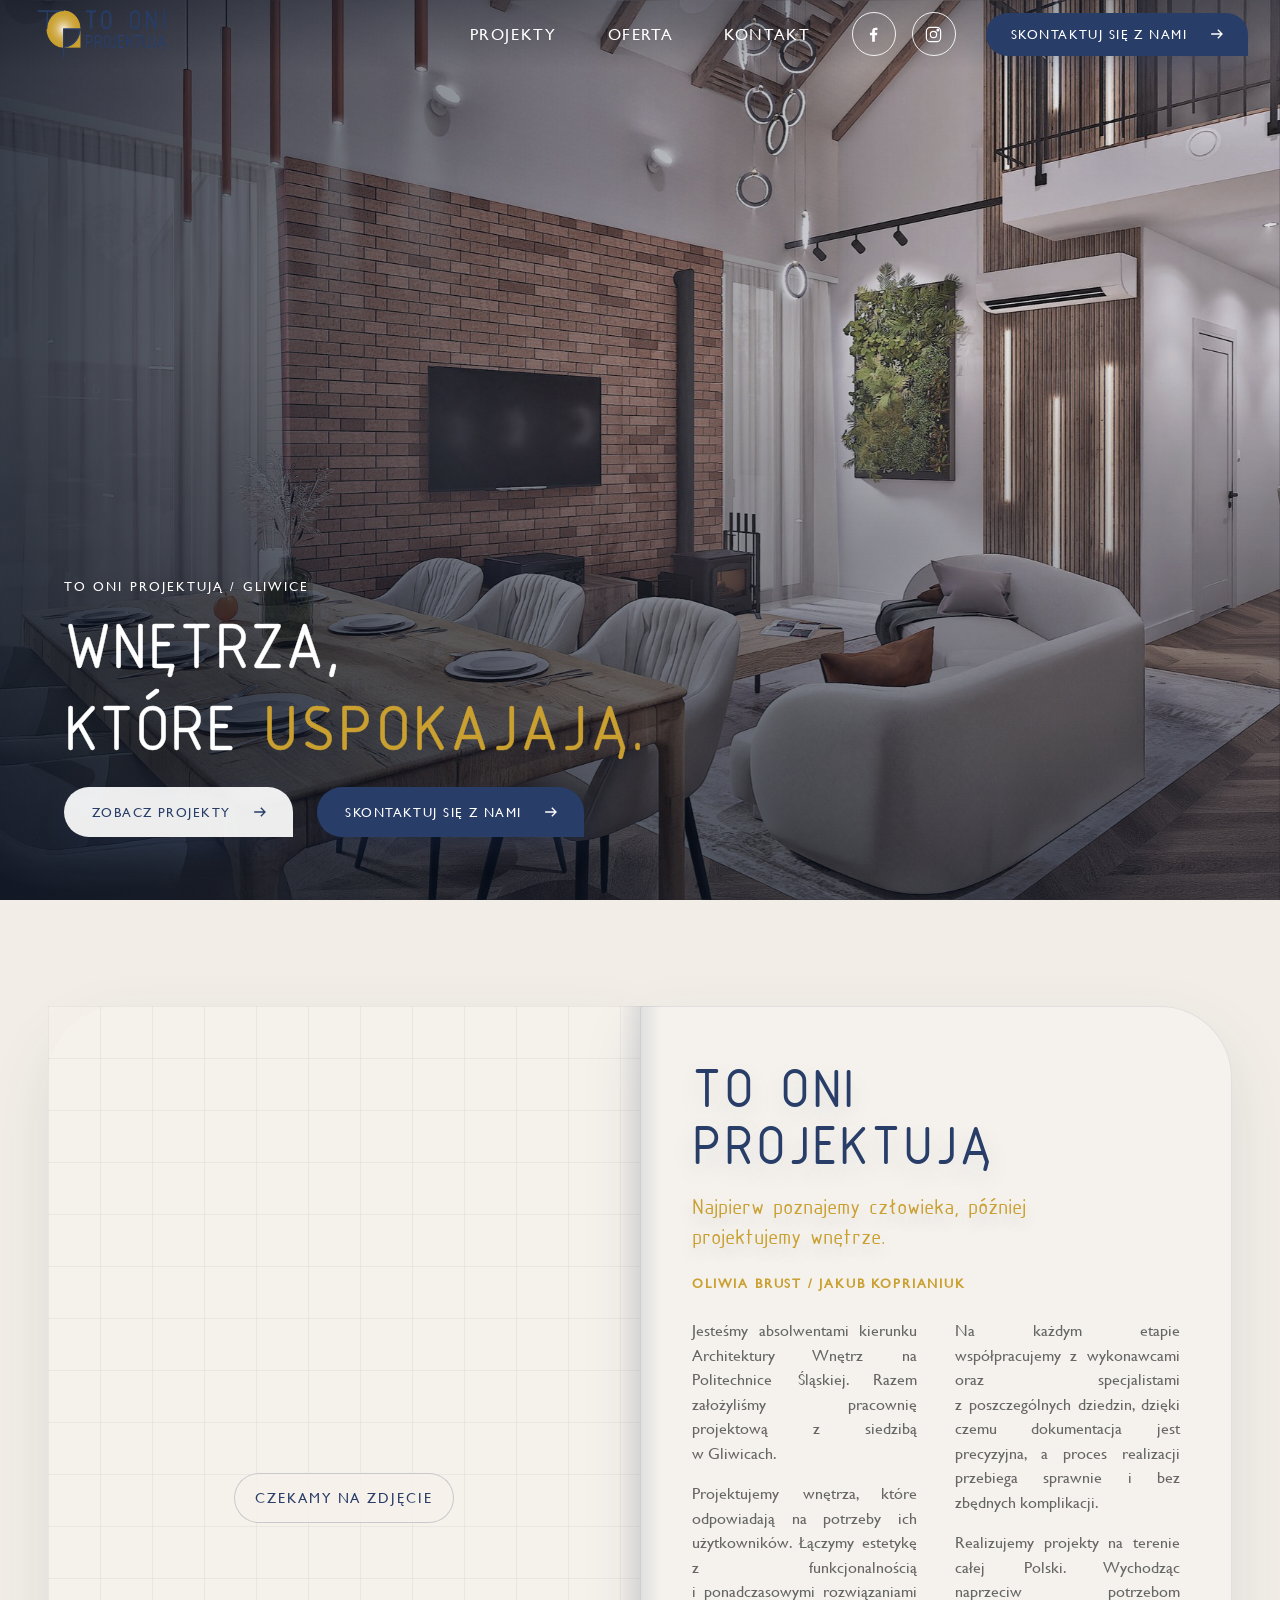
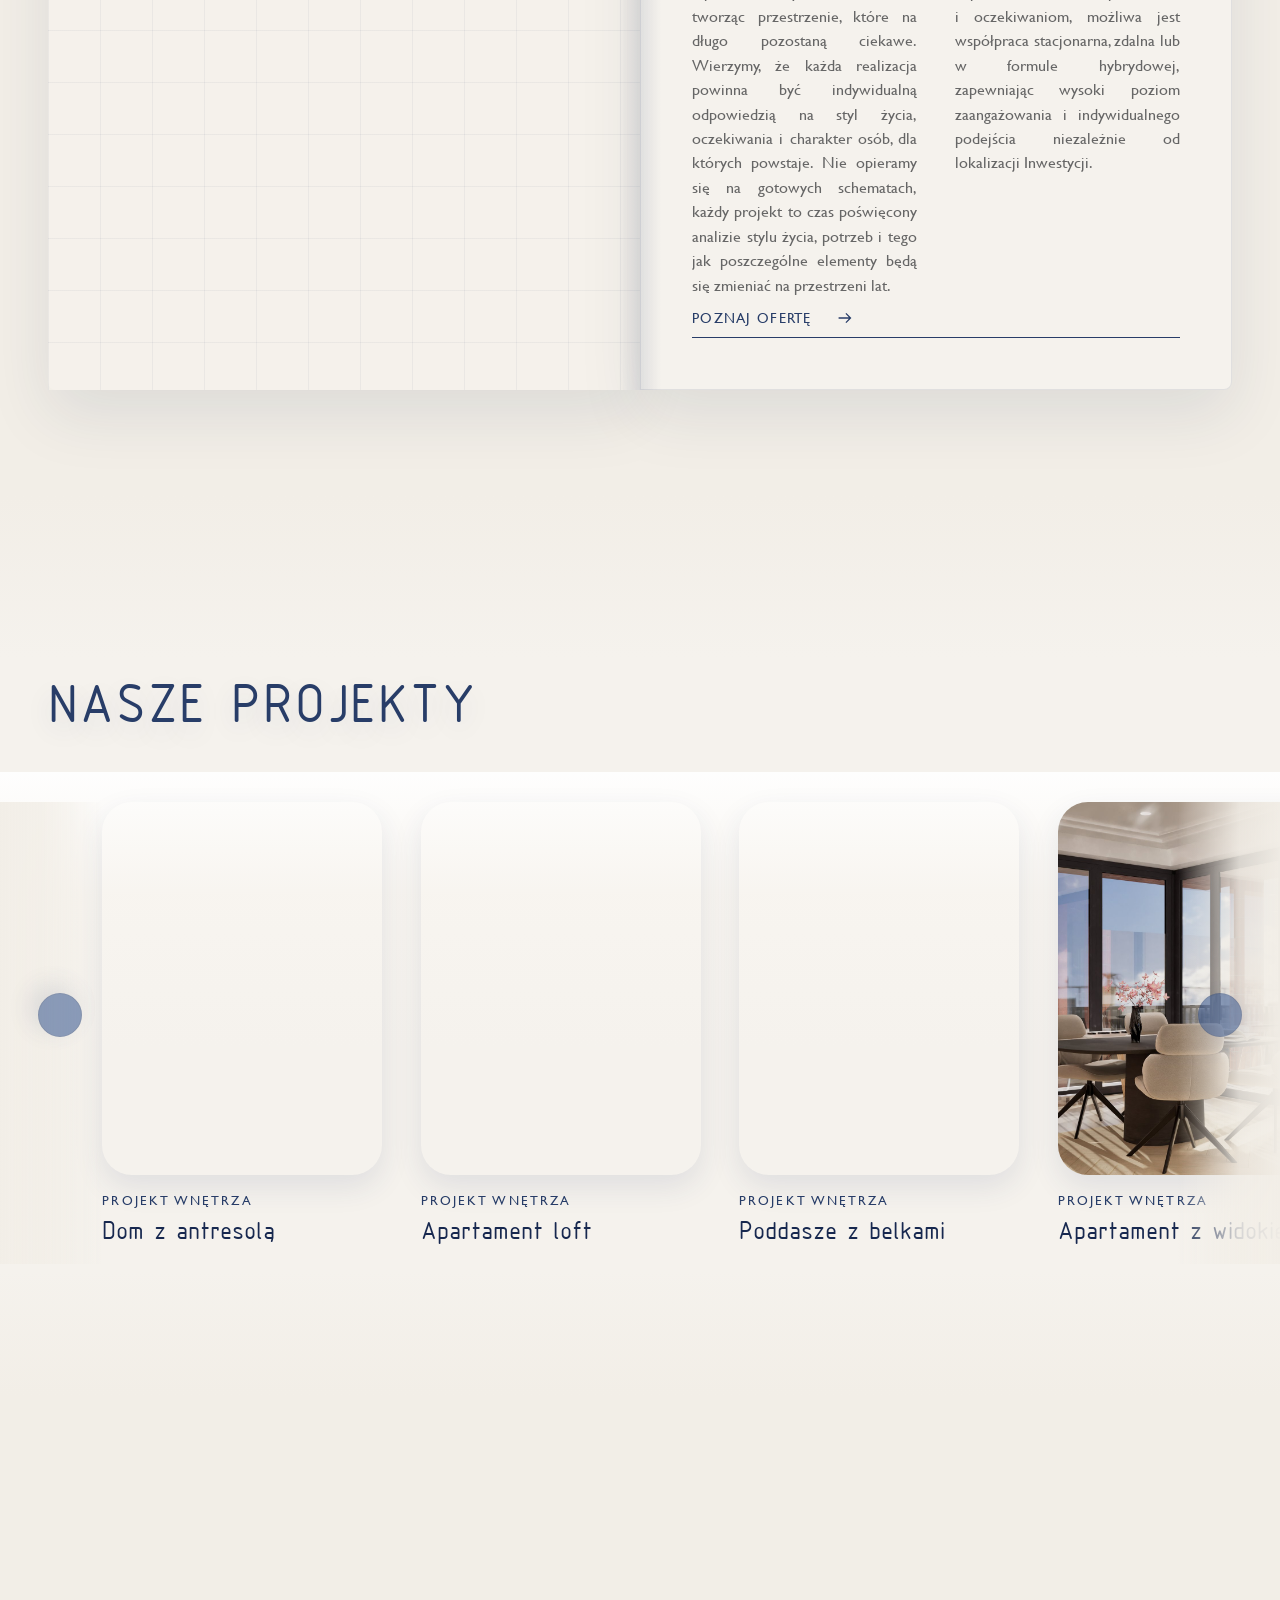
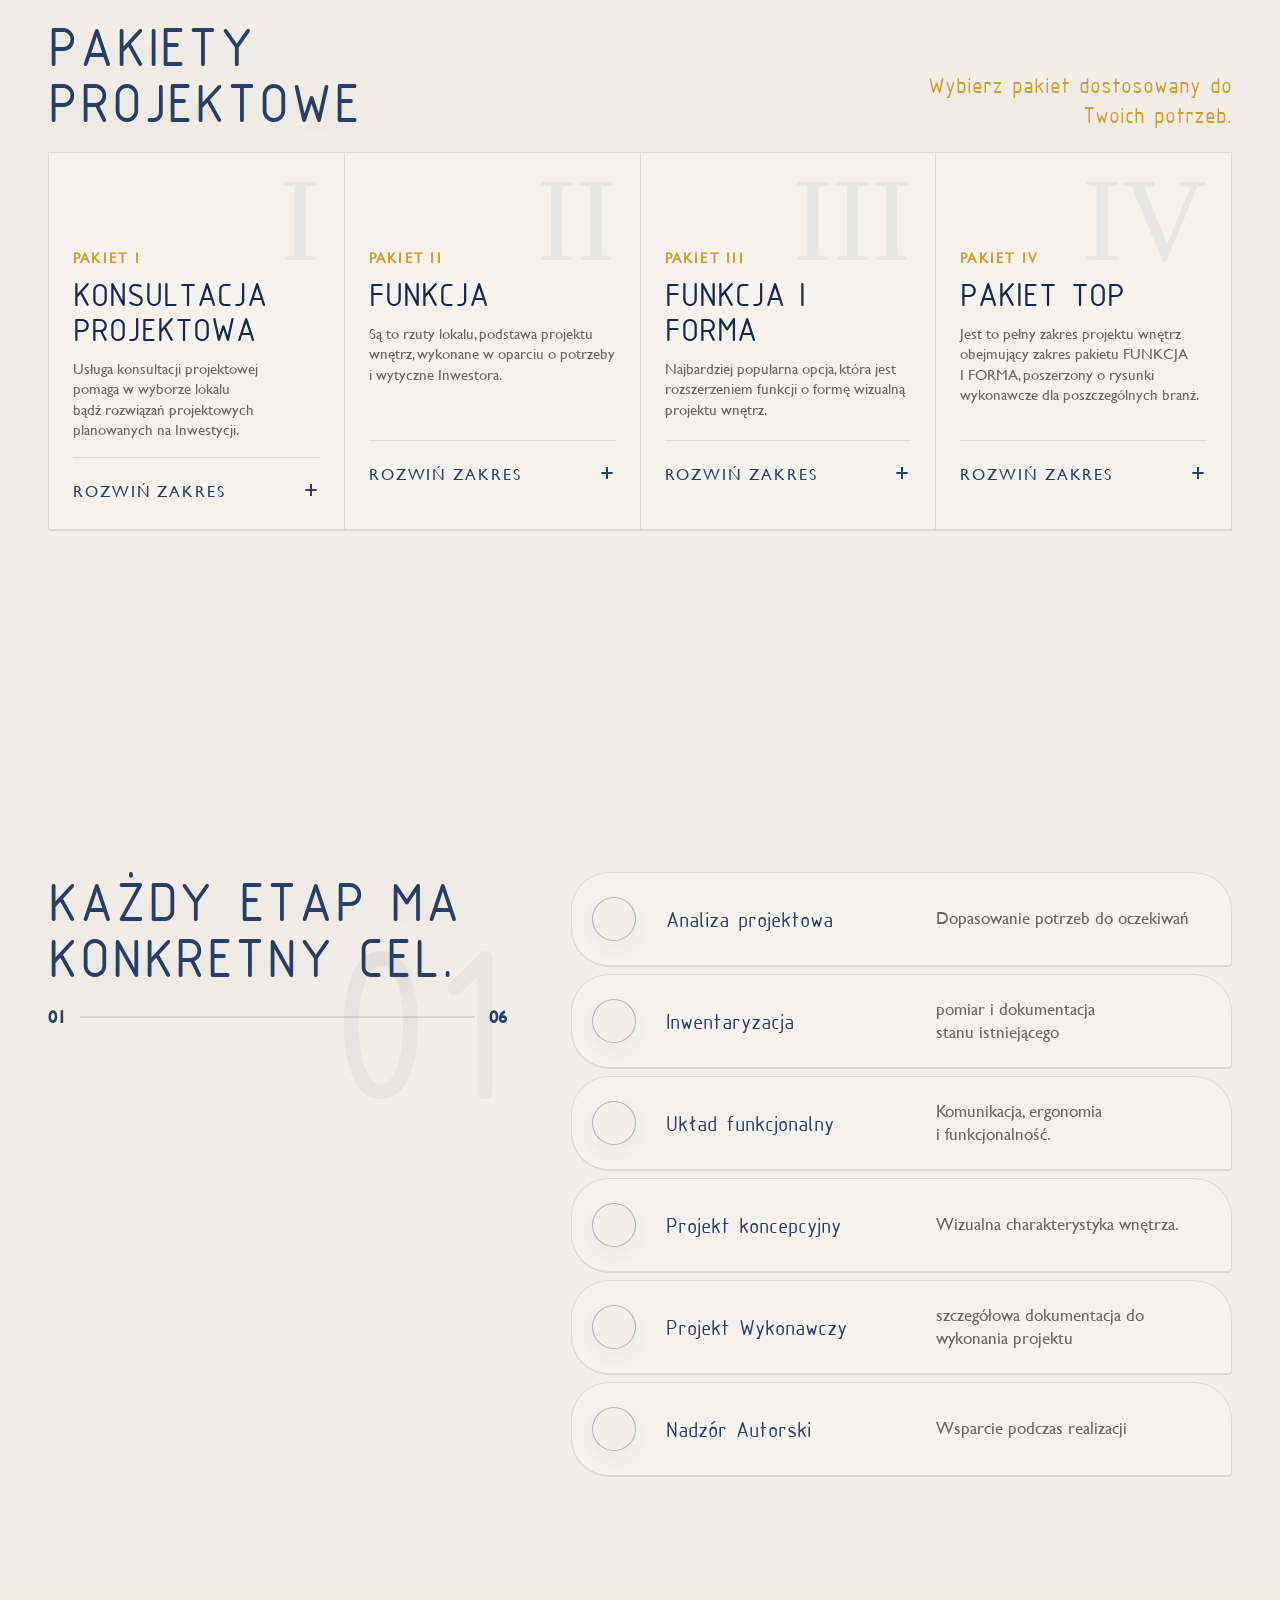
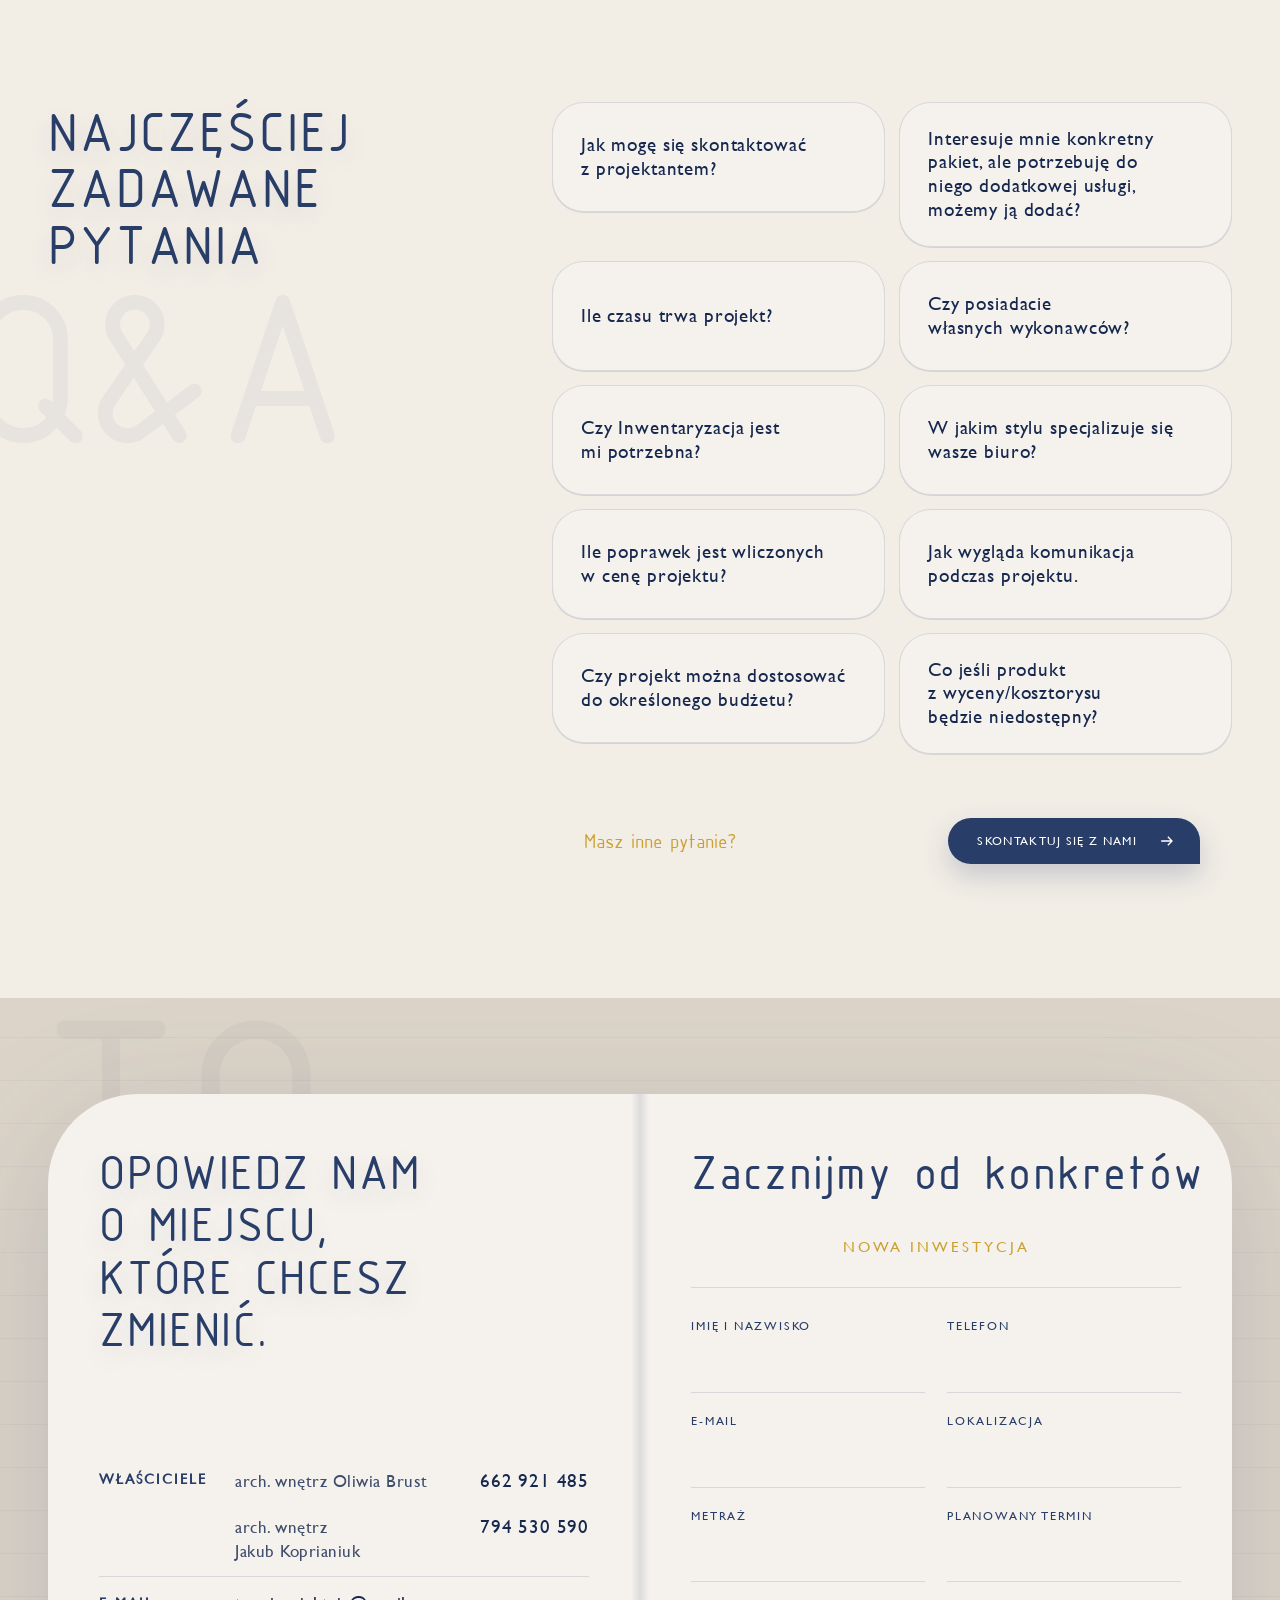
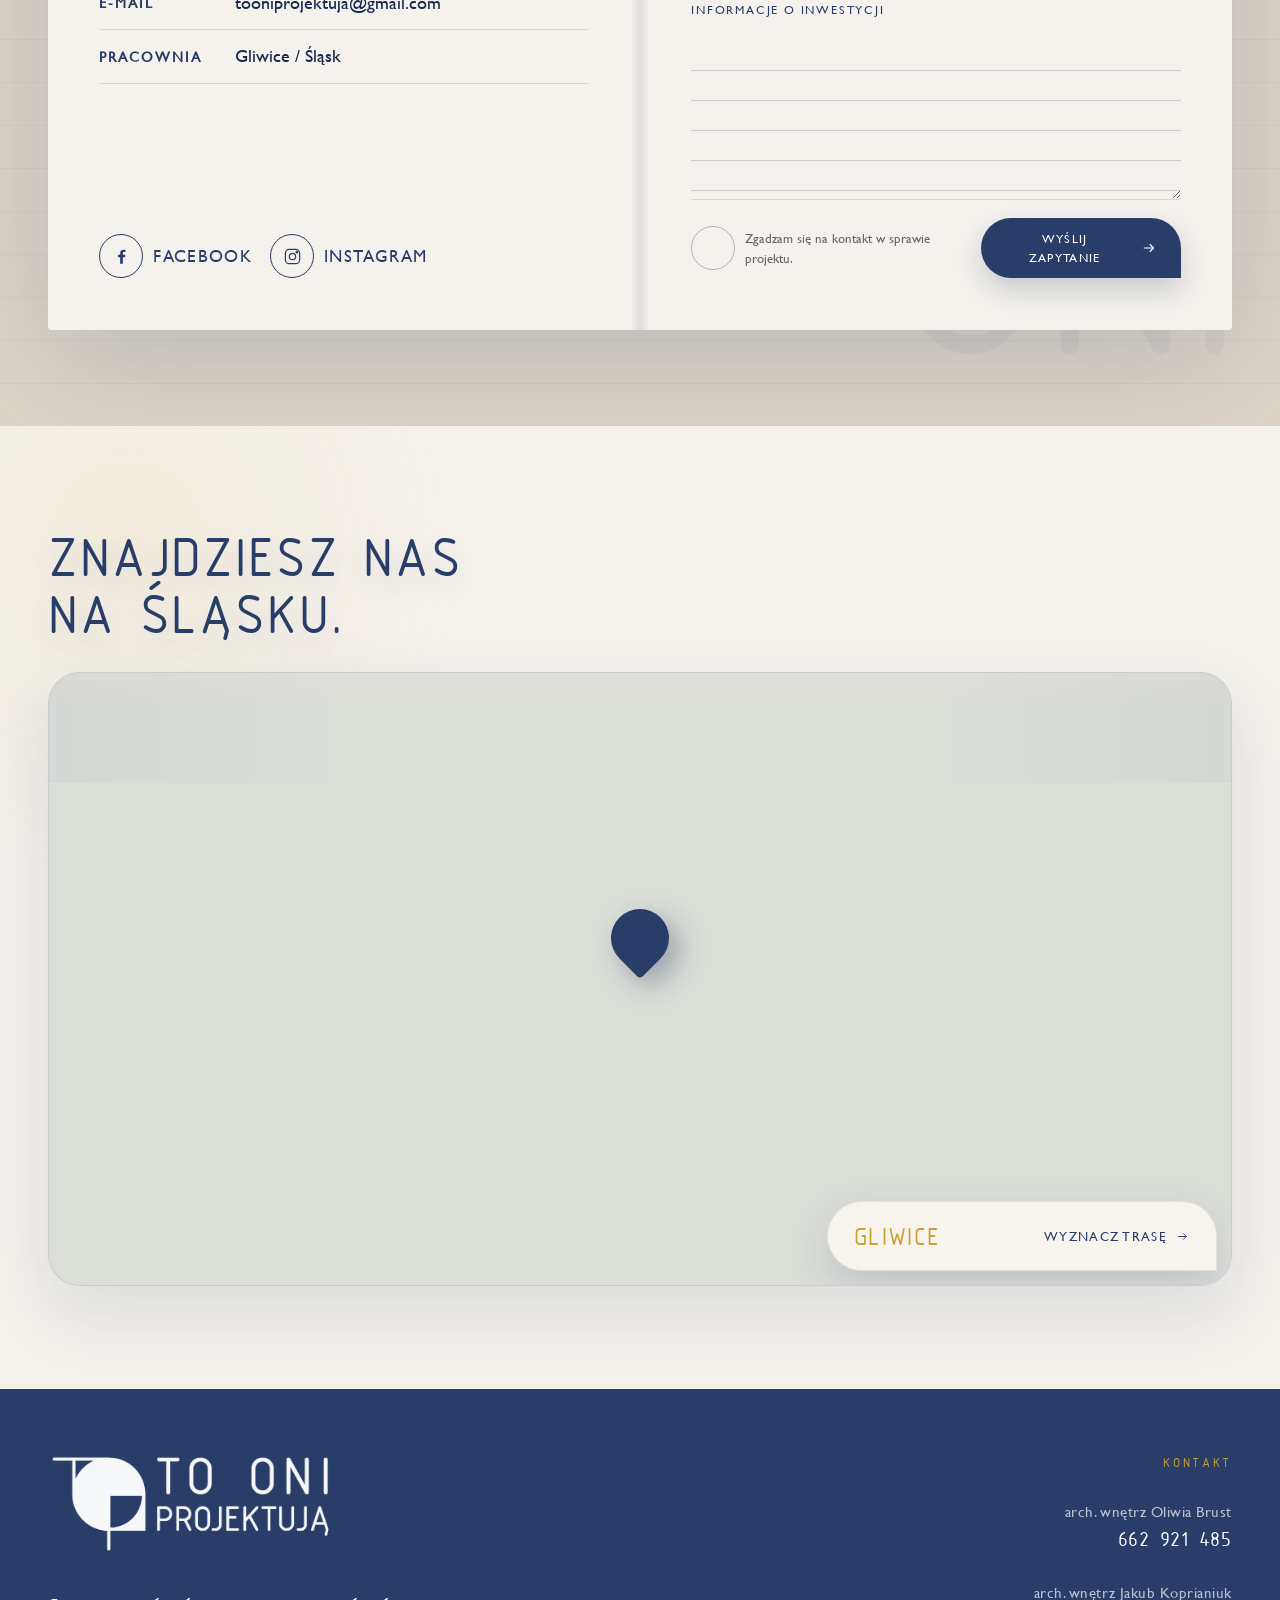
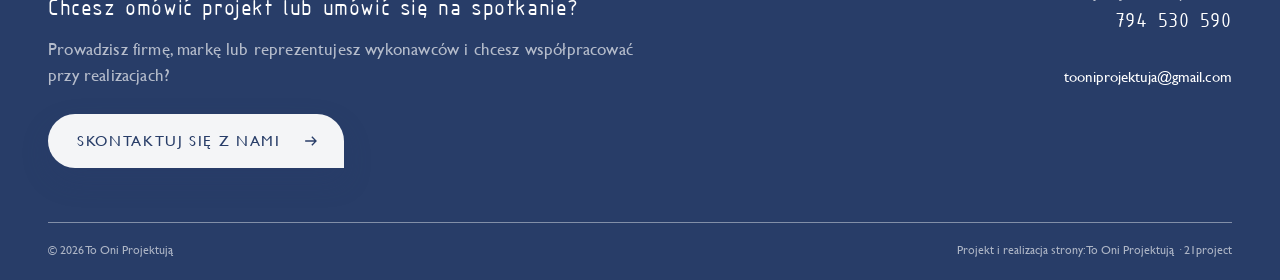
==== index.html @ 7aff6fdd "Cofniecie strony do stanu z 04.09 (upload logotypow) Na prosbe wlasciciela repozytorium przywrocony " ====
<!DOCTYPE html>

<html lang="pl">
<head>
<meta charset="utf-8"/>
<meta content="width=device-width, initial-scale=1.0, viewport-fit=cover" name="viewport"/>
<meta content="#F2EEE7" name="theme-color"/>
<meta content="To Oni Projektują - pracownia architektury wnętrz z Gliwic. Indywidualne projekty wnętrz na terenie całej Polski." name="description"/>
<link href="https://jakubskrzypiec.github.io/tooniprojektujaa/" rel="canonical"/>
<meta content="website" property="og:type"/>
<meta content="To Oni Projektują | Architektura wnętrz Gliwice" property="og:title"/>
<meta content="Najpierw poznajemy człowieka, później projektujemy wnętrze." property="og:description"/>
<meta content="https://jakubskrzypiec.github.io/tooniprojektujaa/hero-generated.jpg" property="og:image"/>
<meta content="pl_PL" property="og:locale"/>
<title>
   To Oni Projektują | Architektura wnętrz Gliwice
  </title>
<link href="logo-symbol.png" rel="icon" type="image/png"/>
<link as="font" crossorigin="" href="isocpeur.ttf" rel="preload" type="font/ttf"/>
<link as="font" crossorigin="" href="gill-sans-mt.ttf" rel="preload" type="font/ttf"/>
<link href="style.css" rel="stylesheet"/>
<script type="application/ld+json">
   {"@context":"https://schema.org","@type":"InteriorDesigner","name":"To Oni Projektują","url":"https://jakubskrzypiec.github.io/tooniprojektujaa/","image":"https://jakubskrzypiec.github.io/tooniprojektujaa/hero-generated.jpg","telephone":"+48 794 530 590","email":"tooniprojektuja@gmail.com","address":{"@type":"PostalAddress","addressLocality":"Gliwice","addressCountry":"PL"},"areaServed":"Polska","sameAs":["https://www.instagram.com/to_oni_projektuja/","https://www.facebook.com/61583774015406/"]}
  </script>
</head>
<body class="home">
<svg aria-hidden="true" class="svg-defs">
<symbol id="icon-facebook" viewbox="0 0 24 24">
<path d="M13.7 21v-8h2.7l.4-3.1h-3.1V7.9c0-.9.3-1.5 1.6-1.5H17V3.6c-.3 0-1.3-.1-2.5-.1-2.5 0-4.2 1.5-4.2 4.3v2.1H7.5V13h2.8v8h3.4Z">
</path>
</symbol>
<symbol id="icon-instagram" viewbox="0 0 24 24">
<rect height="18" rx="5" width="18" x="3" y="3">
</rect>
<circle cx="12" cy="12" r="4">
</circle>
<circle cx="17.5" cy="6.5" r="1">
</circle>
</symbol>
<symbol id="icon-arrow" viewbox="0 0 24 24">
<path d="M5 12h13M13 7l5 5-5 5">
</path>
</symbol>
</svg>
<header class="header" data-header="">
<a aria-label="To Oni Projektują - strona główna" class="header-logo" href="index.html"><img alt="To Oni Projektują" src="top-logo.png"/></a>
<nav aria-label="Menu główne" class="nav">
<a href="projekty.html">
     Projekty
    </a>
<a href="oferta.html">
     Oferta
    </a>
<a href="kontakt.html">
     Kontakt
    </a>
</nav>
<div class="header-actions">
<a aria-label="Facebook To Oni Projektują" class="social social--header" href="https://www.facebook.com/61583774015406/" rel="noopener" target="_blank">
<svg>
<use href="#icon-facebook">
</use>
</svg>
</a>
<a aria-label="Instagram To Oni Projektują" class="social social--header" href="https://www.instagram.com/to_oni_projektuja/" rel="noopener" target="_blank">
<svg>
<use href="#icon-instagram">
</use>
</svg>
</a>
<a class="drop-button drop-button--small" href="kontakt.html#formularz">
     Skontaktuj się z nami
     <svg>
<use href="#icon-arrow">
</use>
</svg>
</a>
</div>
<button aria-expanded="false" aria-label="Otwórz menu" class="menu-toggle" type="button">
<span>
</span>
<span>
</span>
<span>
</span>
</button>
<div aria-hidden="true" class="mobile-menu">
<a href="projekty.html">
     Projekty
    </a>
<a href="oferta.html">
     Oferta
    </a>
<a href="kontakt.html">
     Kontakt
    </a>
<a class="drop-button" href="kontakt.html#formularz">
     Skontaktuj się z nami
     <svg>
<use href="#icon-arrow">
</use>
</svg>
</a>
<div class="mobile-socials">
<a aria-label="Facebook" class="social" href="https://www.facebook.com/61583774015406/" rel="noopener" target="_blank">
<svg>
<use href="#icon-facebook">
</use>
</svg>
</a>
<a aria-label="Instagram" class="social" href="https://www.instagram.com/to_oni_projektuja/" rel="noopener" target="_blank">
<svg>
<use href="#icon-instagram">
</use>
</svg>
</a>
</div>
</div>
</header>
<main>
<section class="hero" id="start">
<img alt="Wizualizacja wnętrza To Oni Projektują" class="hero__image" decoding="async" fetchpriority="high" src="hero-generated.jpg"/>
<div class="hero__shade">
</div>
<div class="hero__copy">
<p class="hero__brand">
      To Oni Projektują / Gliwice
     </p>
<h1><span class="hero-line">wnętrza,</span><span class="hero-line hero-line--last">które <em class="hero__gold" data-rotating-word="">działają.</em></span></h1>
<div class="hero__actions">
<a class="drop-button drop-button--light" href="projekty.html">
       Zobacz projekty
       <svg>
<use href="#icon-arrow">
</use>
</svg>
</a>
<a class="drop-button" href="kontakt.html#formularz">
       Skontaktuj się z nami
       <svg>
<use href="#icon-arrow">
</use>
</svg>
</a>
</div>
</div>
</section>
<section class="about section" id="onas">
<div class="shell about__grid">
<figure class="about__visual panel reveal">
<div aria-label="Miejsce na nowe zdjęcie pracowni" class="about__placeholder" role="img">
<span>
        Czekamy na zdjęcie
       </span>
</div>
</figure>
<div class="about__copy panel reveal">
<h2>To Oni Projektują</h2>
<p class="section-quote">Najpierw poznajemy człowieka, później projektujemy wnętrze.</p><p class="about__names">Oliwia Brust  /  Jakub Koprianiuk</p>
<div class="rich-copy"><p>Jesteśmy absolwentami kierunku Architektury Wnętrz na Politechnice Śląskiej. Razem założyliśmy pracownię projektową z siedzibą w Gliwicach.</p><p>Projektujemy wnętrza, które odpowiadają na potrzeby ich użytkowników. Łączymy estetykę z funkcjonalnością i ponadczasowymi rozwiązaniami tworząc przestrzenie, które na długo pozostaną ciekawe. Wierzymy, że każda realizacja powinna być indywidualną odpowiedzią na styl życia, oczekiwania i charakter osób, dla których powstaje. Nie opieramy się na gotowych schematach, każdy projekt to czas poświęcony analizie stylu życia, potrzeb i tego jak poszczególne elementy będą się zmieniać na przestrzeni lat.</p><p>Na każdym etapie współpracujemy z wykonawcami oraz specjalistami z poszczególnych dziedzin, dzięki czemu dokumentacja jest precyzyjna, a proces realizacji przebiega sprawnie i bez zbędnych komplikacji.</p><p>Realizujemy projekty na terenie całej Polski. Wychodząc naprzeciw potrzebom i oczekiwaniom, możliwa jest współpraca stacjonarna, zdalna lub w formule hybrydowej, zapewniając wysoki poziom zaangażowania i indywidualnego podejścia niezależnie od lokalizacji Inwestycji.</p></div>
<a class="line-link" href="oferta.html">
       Poznaj ofertę
       <svg>
<use href="#icon-arrow">
</use>
</svg>
</a>
</div>
</div>
</section>
<section class="projects section" id="projekty">
<div class="shell projects__head reveal">
<div>
<h2>
       Nasze projekty
      </h2>
</div>
</div>
<div class="projects__stage">
<button aria-label="Poprzednie projekty" class="slider-arrow slider-arrow--prev" data-project-prev="" type="button">
<svg>
<use href="#icon-arrow">
</use>
</svg>
</button>
<div aria-label="Galeria projektów" class="projects__viewport" data-project-viewport="" tabindex="0">
<div class="projects__track" data-project-track="">
<article class="project-card" data-category="PROJEKT WNĘTRZA" data-description="Dwupoziomowa strefa dzienna łączy naturalne drewno, cegłę i czarne stalowe akcenty z jasną, spokojną bazą. Otwarta kuchnia i salon pod antresolą budują przestronne wnętrze, a widoczne belki oraz zieleń dodają mu ciepła i charakteru. Całość uzupełniają proste zabudowy i neutralne materiały w łazience oraz komunikacji." data-focus="50% 50%" data-gallery="01_Dom-z-antresola_00_GLOWNE.jpg,01_Dom-z-antresola_01.jpg,01_Dom-z-antresola_02.jpg,01_Dom-z-antresola_03.jpg,01_Dom-z-antresola_04.jpg,01_Dom-z-antresola_05.jpg,01_Dom-z-antresola_06.jpg,01_Dom-z-antresola_07.jpg,01_Dom-z-antresola_08.jpg,01_Dom-z-antresola_09.jpg" data-gallery-alts="salon i jadalnia pod antresolą|kuchnia z drewnianą zabudową|kuchnia z wyspą|strefa dzienna z antresolą|salon pod wysokim sufitem|schody na antresolę|łazienka z drewnianą zabudową|jasna łazienka z prysznicem|zabudowa gospodarcza|zabudowa w korytarzu" data-image="01_Dom-z-antresola_00_GLOWNE.jpg" data-project-card="" data-title="DOM Z ANTRESOLA">
<button aria-label="Otwórz projekt Dom z antresolą" type="button">
<img alt="Dom z antresolą - salon i jadalnia pod antresolą" decoding="async" loading="lazy" src="01_Dom-z-antresola_00_GLOWNE.jpg"/>
<span aria-hidden="true" class="project-card__label-top">
          TOP
         </span>
<span class="project-card__top">
          TO ONI PROJEKTUJĄ
         </span>
</button>
<p>
         Projekt wnętrza
        </p>
<h3>
         Dom z antresolą
        </h3>
</article>
<article class="project-card" data-category="PROJEKT WNĘTRZA" data-description="Ciemny, loftowy apartament opiera się na graficie, czerni i surowych strukturach przełamanych głębokim bordo. Metalowe detale, kamienne powierzchnie i techniczne oświetlenie podkreślają industrialny charakter strefy dziennej. W prywatnych pomieszczeniach pojawiają się cieplejsze drewno i zieleń, dzięki czemu wnętrze pozostaje wyraziste, ale nie chłodne." data-focus="50% 50%" data-gallery="02_Apartament-loft-dark_00_GLOWNE.jpg,02_Apartament-loft-dark_01.jpg,02_Apartament-loft-dark_02.jpg,02_Apartament-loft-dark_03.jpg,02_Apartament-loft-dark_04.jpg,02_Apartament-loft-dark_05.jpg,02_Apartament-loft-dark_06.jpg,02_Apartament-loft-dark_07.jpg,02_Apartament-loft-dark_08.jpg,02_Apartament-loft-dark_09.jpg" data-gallery-alts="ciemna strefa dzienna z jadalnią|salon i jadalnia w loftowej stylistyce|jadalnia z bordową zabudową|widok na strefę dzienną z góry|gabinet z zieloną zabudową|sypialnia z miejscem do pracy|łazienka z kamiennym akcentem|ciemna garderoba|garderoba z lustrem|minimalistyczny przedpokój" data-image="02_Apartament-loft-dark_00_GLOWNE.jpg" data-project-card="" data-title="APARTAMENT LOFT">
<button aria-label="Otwórz projekt Apartament loft" type="button">
<img alt="Apartament loft - ciemna strefa dzienna z jadalnią" decoding="async" loading="lazy" src="02_Apartament-loft-dark_00_GLOWNE.jpg"/>
<span aria-hidden="true" class="project-card__label-top">
          TOP
         </span>
<span class="project-card__top">
          TO ONI PROJEKTUJĄ
         </span>
</button>
<p>
         Projekt wnętrza
        </p>
<h3>
         Apartament loft
        </h3>
</article>
<article class="project-card" data-category="PROJEKT WNĘTRZA" data-description="Projekt wykorzystuje charakter poddasza i pozostawia drewniane belki jako najważniejszy element wnętrza. Jasne drewno, złamane biele i przygaszona zieleń są zestawione z cegłą oraz roślinnymi motywami, tworząc ciepłą i swobodną całość. Zaokrąglone zabudowy i miękkie formy mebli równoważą wyrazistą konstrukcję dachu." data-focus="50% 50%" data-gallery="03_Poddasze-z-belkami_00_GLOWNE.jpg,03_Poddasze-z-belkami_01.jpg,03_Poddasze-z-belkami_02.jpg,03_Poddasze-z-belkami_03.jpg,03_Poddasze-z-belkami_04.jpg,03_Poddasze-z-belkami_05.jpg,03_Poddasze-z-belkami_06.jpg,03_Poddasze-z-belkami_07.jpg,03_Poddasze-z-belkami_08.jpg" data-gallery-alts="salon pod drewnianymi belkami|salon z ceglaną ścianą|kuchnia i jadalnia na poddaszu|kuchnia z przeszkloną zabudową|sypialnia z roślinną tapetą|sypialnia z jasną zabudową|pokój pod skosem|przedpokój z zieloną wnęką|łazienka z zielonym akcentem" data-image="03_Poddasze-z-belkami_00_GLOWNE.jpg" data-project-card="" data-title="PODDASZE Z BELKAMI">
<button aria-label="Otwórz projekt Poddasze z belkami" type="button">
<img alt="Poddasze z belkami - salon pod drewnianymi belkami" decoding="async" loading="lazy" src="03_Poddasze-z-belkami_00_GLOWNE.jpg"/>
<span aria-hidden="true" class="project-card__label-top">
          TOP
         </span>
<span class="project-card__top">
          TO ONI PROJEKTUJĄ
         </span>
</button>
<p>
         Projekt wnętrza
        </p>
<h3>
         Poddasze z belkami
        </h3>
</article>
<article class="project-card" data-category="PROJEKT WNĘTRZA" data-description="Jasny apartament został zaprojektowany tak, aby pierwszoplanową rolę odgrywały duże przeszklenia i widok na miasto. Kremowe tkaniny, delikatne drewno i spokojne beże tworzą elegancką bazę, którą przełamują ciemniejsze, kamienne akcenty. Wnętrze jest lekkie i uporządkowane, z subtelną nutą hotelowego charakteru." data-focus="50% 50%" data-gallery="04_Apartament-z-widokiem_00_GLOWNE.jpg,04_Apartament-z-widokiem_01.jpg,04_Apartament-z-widokiem_02.jpg,04_Apartament-z-widokiem_03.jpg,04_Apartament-z-widokiem_04.jpg,04_Apartament-z-widokiem_05.jpg,04_Apartament-z-widokiem_06.jpg,04_Apartament-z-widokiem_07.jpg" data-gallery-alts="jadalnia przy panoramicznym oknie|salon i jadalnia w jasnych barwach|salon z widokiem na miasto|sypialnia z przeszkloną garderobą|zabudowa przy panoramicznym oknie|jasna łazienka|korytarz apartamentu|pralnia w zabudowie" data-image="04_Apartament-z-widokiem_00_GLOWNE.jpg" data-project-card="" data-title="APARTAMENT Z WIDOKIEM">
<button aria-label="Otwórz projekt Apartament z widokiem" type="button">
<img alt="Apartament z widokiem - jadalnia przy panoramicznym oknie" decoding="async" loading="lazy" src="04_Apartament-z-widokiem_00_GLOWNE.jpg"/>
<span aria-hidden="true" class="project-card__label-top">
          TOP
         </span>
<span class="project-card__top">
          TO ONI PROJEKTUJĄ
         </span>
</button>
<p>
         Projekt wnętrza
        </p>
<h3>
         Apartament z widokiem
        </h3>
</article>
<article class="project-card" data-category="PROJEKT WNĘTRZA" data-description="Ciepłe drewno i spokojne beże zostały tutaj zestawione z bordowymi detalami oraz czarnymi, metalowymi podziałami. Otwarta strefa dzienna ma graficzny charakter, ale dzięki naturalnym materiałom i miękkim tkaninom pozostaje przytulna. Ten sam język kolorystyczny przechodzi do sypialni, komunikacji i łazienki, tworząc spójną całość." data-focus="50% 50%" data-gallery="05_Mieszkanie-bordo_00_GLOWNE.jpg,05_Mieszkanie-bordo_01.jpg,05_Mieszkanie-bordo_02.jpg,05_Mieszkanie-bordo_03.jpg,05_Mieszkanie-bordo_04.jpg,05_Mieszkanie-bordo_05.jpg,05_Mieszkanie-bordo_06.jpg,05_Mieszkanie-bordo_07.jpg,05_Mieszkanie-bordo_08.jpg,05_Mieszkanie-bordo_09.jpg" data-gallery-alts="salon i jadalnia z bordowymi akcentami|salon z metalowym przepierzeniem|jadalnia i kuchnia z drewnem|jadalnia przy oknie|kuchnia z bordową zabudową|sypialnia z bordowym zagłówkiem|drewniana zabudowa przy sypialni|przedpokój z zabudową|łazienka z bordowym grzejnikiem|łazienka z prysznicem" data-image="05_Mieszkanie-bordo_00_GLOWNE.jpg" data-project-card="" data-title="MIESZKANIE BORDO">
<button aria-label="Otwórz projekt Mieszkanie bordo" type="button">
<img alt="Mieszkanie bordo - salon i jadalnia z bordowymi akcentami" decoding="async" loading="lazy" src="05_Mieszkanie-bordo_00_GLOWNE.jpg"/>
<span aria-hidden="true" class="project-card__label-top">
          TOP
         </span>
<span class="project-card__top">
          TO ONI PROJEKTUJĄ
         </span>
</button>
<p>
         Projekt wnętrza
        </p>
<h3>
         Mieszkanie bordo
        </h3>
</article>
<article class="project-card" data-category="PROJEKT WNĘTRZA" data-description="Loft łączy odsłoniętą konstrukcję dachu, cegłę i surowe struktury z miękkimi, naturalnymi kolorami. Drewniane belki i podłogi ocieplają przestrzeń, a proste meble oraz rzeźbiarskie oświetlenie nadają jej współczesny charakter. Poszczególne pomieszczenia różnią się nastrojem, ale zachowują wspólną, lekko industrialną bazę." data-focus="50% 50%" data-gallery="06_Loft-ceglany_00_GLOWNE.jpg,06_Loft-ceglany_01.jpg,06_Loft-ceglany_02.jpg,06_Loft-ceglany_03.jpg,06_Loft-ceglany_04.jpg,06_Loft-ceglany_05.jpg,06_Loft-ceglany_06.jpg,06_Loft-ceglany_07.jpg,06_Loft-ceglany_08.jpg" data-gallery-alts="salon pod odsłoniętymi belkami|kuchnia otwarta na salon|jadalnia przy kamiennej ścianie|jadalnia z ceglaną ścianą|salon z miękką sofą|sypialnia z ceglaną ścianą|pokój z miejscem do pracy|jasna kuchnia z wyspą|łazienka pod skosem" data-image="06_Loft-ceglany_00_GLOWNE.jpg" data-project-card="" data-title="LOFT CEGLANY">
<button aria-label="Otwórz projekt Loft ceglany" type="button">
<img alt="Loft ceglany - salon pod odsłoniętymi belkami" decoding="async" loading="lazy" src="06_Loft-ceglany_00_GLOWNE.jpg"/>
<span aria-hidden="true" class="project-card__label-top">
          TOP
         </span>
<span class="project-card__top">
          TO ONI PROJEKTUJĄ
         </span>
</button>
<p>
         Projekt wnętrza
        </p>
<h3>
         Loft ceglany
        </h3>
</article>
<article class="project-card" data-category="PROJEKT WNĘTRZA" data-description="Industrialna baza z betonu, grafitu i czarnych detali została ożywiona głęboką, oliwkową zielenią. Techniczne oświetlenie i metalowe podziały podkreślają zdecydowany charakter kuchni oraz salonu, a drewniana podłoga dodaje im cieplejszego tonu. W łazience ciemne powierzchnie i punktowe światło budują bardziej nastrojową, kompaktową przestrzeń." data-focus="50% 50%" data-gallery="07_Industrial-green_00_GLOWNE.jpg,07_Industrial-green_01.jpg,07_Industrial-green_02.jpg,07_Industrial-green_03.jpg,07_Industrial-green_04.jpg,07_Industrial-green_05.jpg,07_Industrial-green_06.jpg,07_Industrial-green_07.jpg" data-gallery-alts="salon z oliwkową sofą|salon z zieloną sofą|aneks kuchenny z zieloną zabudową|grafitowa kuchnia|kuchnia za czarnymi lamelami|ciemna łazienka z prysznicem|łazienka z grafitową zabudową|detal prysznica" data-image="07_Industrial-green_00_GLOWNE.jpg" data-project-card="" data-title="INDUSTRIAL GREEN">
<button aria-label="Otwórz projekt Industrial green" type="button">
<img alt="Industrial green - salon z oliwkową sofą" decoding="async" loading="lazy" src="07_Industrial-green_00_GLOWNE.jpg"/>
<span aria-hidden="true" class="project-card__label-top">
          TOP
         </span>
<span class="project-card__top">
          TO ONI PROJEKTUJĄ
         </span>
</button>
<p>
         Projekt wnętrza
        </p>
<h3>
         Industrial green
        </h3>
</article>
<article class="project-card" data-category="PROJEKT WNĘTRZA" data-description="Jasny apartament glamour bazuje na kremach, pudrowym różu i delikatnych złotych detalach. Duży roślinny motyw na ścianie staje się dekoracyjnym tłem dla miękkiej strefy wypoczynkowej, a zaokrąglone zabudowy łagodzą geometrię wnętrza. Całość jest lekka, elegancka i celowo pozbawiona ciężkich kontrastów." data-focus="50% 50%" data-gallery="08_Apartament-glamour_00_GLOWNE.jpg,08_Apartament-glamour_01.jpg,08_Apartament-glamour_02.jpg,08_Apartament-glamour_03.jpg,08_Apartament-glamour_04.jpg,08_Apartament-glamour_05.jpg,08_Apartament-glamour_06.jpg" data-gallery-alts="jasny salon z różowym fotelem|salon z roślinną tapetą|salon i kuchnia w jasnej kolorystyce|strefa dzienna od strony telewizora|zaokrąglona zabudowa|przejście przy jasnej kuchni|jasna zabudowa meblowa" data-image="08_Apartament-glamour_00_GLOWNE.jpg" data-project-card="" data-title="APARTAMENT GLAMOUR">
<button aria-label="Otwórz projekt Apartament glamour" type="button">
<img alt="Apartament glamour - jasny salon z różowym fotelem" decoding="async" loading="lazy" src="08_Apartament-glamour_00_GLOWNE.jpg"/>
<span aria-hidden="true" class="project-card__label-top">
          TOP
         </span>
<span class="project-card__top">
          TO ONI PROJEKTUJĄ
         </span>
</button>
<p>
         Projekt wnętrza
        </p>
<h3>
         Apartament glamour
        </h3>
</article>
<article class="project-card" data-category="PROJEKT WNĘTRZA" data-description="Wnętrze opiera się na ciepłej, eleganckiej bazie z drewnianą podłogą układaną w jodełkę. Beże i złamane biele zestawiono z czarnymi liniami oświetlenia oraz pojedynczymi, głębszymi akcentami kolorystycznymi. Proste zabudowy, marmurowe powierzchnie i oszczędne detale tworzą spokojną, dopracowaną przestrzeń." data-focus="50% 50%" data-gallery="09_Mieszkanie-jodelka_00_GLOWNE.jpg,09_Mieszkanie-jodelka_01.jpg,09_Mieszkanie-jodelka_02.jpg,09_Mieszkanie-jodelka_03.jpg,09_Mieszkanie-jodelka_04.jpg" data-gallery-alts="jadalnia na podłodze w jodełkę|strefa dzienna z bordową zasłoną|sypialnia w ciepłych beżach|łazienka z marmurową okładziną|korytarz z podłogą w jodełkę" data-image="09_Mieszkanie-jodelka_00_GLOWNE.jpg" data-project-card="" data-title="MIESZKANIE Z JODELKA">
<button aria-label="Otwórz projekt Mieszkanie z jodełką" type="button">
<img alt="Mieszkanie z jodełką - jadalnia na podłodze w jodełkę" decoding="async" loading="lazy" src="09_Mieszkanie-jodelka_00_GLOWNE.jpg"/>
<span aria-hidden="true" class="project-card__label-top">
          TOP
         </span>
<span class="project-card__top">
          TO ONI PROJEKTUJĄ
         </span>
</button>
<p>
         Projekt wnętrza
        </p>
<h3>
         Mieszkanie z jodełką
        </h3>
</article>
<article class="project-card" data-category="PROJEKT WNĘTRZA" data-description="Spokojne, beżowe mieszkanie zostało utrzymane w miękkiej, niemal monochromatycznej palecie. Jasne zabudowy, naturalne drewno i ciepłe światło porządkują niewielką przestrzeń, a czarne linie oświetlenia dodają jej nowoczesnego rytmu. Funkcjonalne rozwiązania w kuchni, gabinecie i łazience pozostają dyskretne i spójne z minimalistycznym charakterem całości." data-focus="50% 50%" data-gallery="10_Mieszkanie-bezowe_00_GLOWNE.jpg,10_Mieszkanie-bezowe_01.jpg,10_Mieszkanie-bezowe_02.jpg,10_Mieszkanie-bezowe_03.jpg,10_Mieszkanie-bezowe_04.jpg,10_Mieszkanie-bezowe_05.jpg,10_Mieszkanie-bezowe_06.jpg,10_Mieszkanie-bezowe_07.jpg" data-gallery-alts="salon z otwartą kuchnią|beżowy salon przy oknie|sypialnia w ciepłych beżach|kompaktowa jasna kuchnia|jadalnia w beżowej wnęce|gabinet z miejscem do pracy|jasny korytarz|łazienka z pralnią" data-image="10_Mieszkanie-bezowe_00_GLOWNE.jpg" data-project-card="" data-title="MIESZKANIE BEZOWE">
<button aria-label="Otwórz projekt Mieszkanie beżowe" type="button">
<img alt="Mieszkanie beżowe - salon z otwartą kuchnią" decoding="async" loading="lazy" src="10_Mieszkanie-bezowe_00_GLOWNE.jpg"/>
<span aria-hidden="true" class="project-card__label-top">
          TOP
         </span>
<span class="project-card__top">
          TO ONI PROJEKTUJĄ
         </span>
</button>
<p>
         Projekt wnętrza
        </p>
<h3>
         Mieszkanie beżowe
        </h3>
</article>
</div>
</div>
<button aria-label="Następne projekty" class="slider-arrow slider-arrow--next" data-project-next="" type="button">
<svg>
<use href="#icon-arrow">
</use>
</svg>
</button>
</div>
</section>
<section class="packages section" id="pakiety">
<div class="shell">
<header class="section-head reveal">
<div>
<h2>Pakiety<br/>projektowe</h2>
</div>
<p class="section-quote">Wybierz pakiet dostosowany do Twoich potrzeb.</p>
</header>
<div class="packages__grid">
<details class="package-card panel spotlight reveal">
<summary>
<span>I</span>
<small>Pakiet I</small>
<h3>Konsultacja projektowa</h3>
<p>Usługa konsultacji projektowej pomaga w wyborze lokalu bądź rozwiązań projektowych planowanych na Inwestycji.</p>
<b>
         Rozwiń zakres
         <i>
          +
         </i>
</b>
</summary>
<div class="package-card__body"><p>Usługa konsultacji projektowej pomaga w wyborze lokalu bądź rozwiązań projektowych planowanych na Inwestycji. Są to spotkania, na których analizujemy wady, zalety i możliwości Inwestycji, tak aby przyszła realizacja jak najlepiej odzwierciedlała oczekiwania Inwestora.</p><h4>Pakiet obejmuje:</h4><ul><li>Analizę lokalu</li><li>Analizę planów Inwestycyjnych</li><li>Zalecenia i wskazówki projektowe</li></ul><h4>W ramach pakietu przekazujemy:</h4><ul><li>Notatkę ze spotkania opisująca wszystkie sugerowane rozwiązania projektowe</li><li>Linki do poszczególnych produktów, które pojawiły się na spotkaniu</li><li>Inspiracje omawiane na spotkaniu</li></ul></div>
</details>
<details class="package-card panel spotlight reveal">
<summary>
<span>II</span>
<small>Pakiet II</small>
<h3>Funkcja</h3>
<p>Są to rzuty lokalu, podstawa projektu wnętrz, wykonane w oparciu o potrzeby i wytyczne Inwestora.</p>
<b>
         Rozwiń zakres
         <i>
          +
         </i>
</b>
</summary>
<div class="package-card__body"><p>Są to rzuty lokalu, podstawa projektu wnętrz, wykonane w oparciu o potrzeby i wytyczne Inwestora, przedstawione w formacie schematu mieszkania i poglądowego rozmieszczenia elementów wyposażenia, bazując na standardowych wymiarach obiektów. Ten element projektu skupia się bezpośrednio na prawidłowym funkcjonowaniu wnętrza i ergonomii, tak aby wnętrza były maksymalnie wygodne i praktyczne w użytkowaniu.</p><h4>Pakiet obejmuje:</h4><ul><li>Rzut układu funkcjonalnego</li><li>Rzut analizy rozwiązań projektowych</li><li>Konsultacje online</li><li>2 korekty układu według wytycznych</li></ul><h4>W ramach pakietu przekazujemy:</h4><ul><li>Plik pdf opracowanego układu oraz analizy projektowej</li><li>Notatki ze wszystkich spotkań projektowych (do 2 dni roboczych po spotkaniu)</li><li>Druk 2 kopii dokumentacji - w zależności od potrzeb</li></ul></div>
</details>
<details class="package-card panel spotlight reveal">
<summary>
<span>III</span>
<small>Pakiet III</small>
<h3>Funkcja i forma</h3>
<p>Najbardziej popularna opcja, która jest rozszerzeniem funkcji o formę wizualną projektu wnętrz.</p>
<b>
         Rozwiń zakres
         <i>
          +
         </i>
</b>
</summary>
<div class="package-card__body"><p>Najbardziej popularna opcja, która jest rozszerzeniem funkcji o formę wizualną projektu wnętrz. Zakres pakietu obejmuje przygotowanie spójnej aranżacji wnętrz, w tym dobór konkretnych materiałów dostępnych w lokalnych salonach. Elementy estetyczne projektu tworzymy w oparciu o potrzeby i preferencje naszych Inwestorów. Podczas konsultacji wspólnie omawiamy proponowane rozwiązania, przedstawiamy je w modelu 3D, a później na wizualizacjach, wraz z konkretnymi produktami, materiałami i wyposażeniem. Dzięki temu już na etapie projektu można zobaczyć, jak poszczególne elementy współgrają ze sobą i świadomie podejmować kolejne decyzje.</p><p>Dbamy również o możliwość bezpośredniego poznania wybranych materiałów. Uzyskujemy próbki i wzorniki, które pozwalają ocenić kolor, fakturę i charakter materiałów przed dokonaniem ostatecznego wyboru.</p><h4>Pakiet obejmuje:</h4><ul><li>Elementy pakietu FUNKCJA</li><li>Dobór materiałów wykończeniowych</li><li>Rozwiązania estetyczno-projektowe prezentowane na modelu 3D</li><li>Wizualizacje 3D</li><li>Zestawienie materiałów z linkami do produktów</li><li>Konsultacje online</li><li>Wsparcie Architekta podczas wykonawstwa</li><li>2 korekty według wytycznych</li></ul><h4>W ramach pakietu przekazujemy:</h4><ul><li>Plik pdf opracowanego układu oraz analizy projektowej</li><li>Plik pdf z wizualizacjami</li><li>Plik pdf z pełną listą materiałów z linkami</li><li>Na życzenie wizualizacje w innych formatach plików</li><li>Notatki ze wszystkich spotkań projektowych (do 2 dni roboczych po spotkaniu)</li><li>Druk 2 kopii dokumentacji - w zależności od potrzeb</li></ul></div>
</details>
<details class="package-card panel spotlight reveal">
<summary>
<span>IV</span>
<small>Pakiet IV</small>
<h3>Pakiet TOP</h3>
<p>Jest to pełny zakres projektu wnętrz obejmujący zakres pakietu FUNKCJA I FORMA, poszerzony o rysunki wykonawcze dla poszczególnych branż.</p>
<b>
         Rozwiń zakres
         <i>
          +
         </i>
</b>
</summary>
<div class="package-card__body"><p>Jest to pełny zakres projektu wnętrz obejmujący zakres pakietu FUNKCJA I FORMA, poszerzony o rysunki wykonawcze dla poszczególnych branż. Cała dokumentacja jest przygotowana z dbałością o każdy detal. Już na etapie tworzenia modelu 3D konsultujemy wprowadzane do wnętrz rozwiązania ze specjalistami w danej branży.</p><p>Tym samym częścią pakietu TOP jest koordynacja między wykonawcami, przedstawicielami i salonami a Inwestorem, tak aby realizacja projektu przebiegała bezproblemowo. Zapewniamy również stały kontakt od rozpoczęcia opracowania projektu Inwestycji, aż do dnia zakończenia prac czystych. Chcemy być jak największym wsparciem dla naszych Inwestorów, aby remont nie spędzał snu z powiek.</p><h4>Pakiet obejmuje:</h4><ul><li>Elementy pakietu BASIC i STANDARD</li><li>Dokumentacja wykonawcza 2D</li><li>Schematy isntalacji (elektryczna, wod-kan, HWAC)</li><li>Kosztorys projektowy</li><li>Gotowe oferty zakupowe oraz kosztorys projektowanych rozwiązań</li><li>Wsparcie Architekta podczas wykonawstwa</li><li>Święty spokój</li></ul><h4>W ramach pakietu przekazujemy:</h4><ul><li>Plik pdf opracowanego układu oraz analizy projektowej</li><li>Plik pdf z wizualizacjami</li><li>Plik pdf z kosztorysem</li><li>Plik pdf z dokumentacją wykonawczą</li><li>Kontakty do wykonawców z rejonu inwestycji</li><li>Na życzenie wizualizacje w innych formatach plików</li><li>Notatki ze wszystkich spotkań projektowych (do 2 dni roboczych po spotkaniu)</li><li>Druk 2 kopii dokumentacji - w zależności od potrzeb</li></ul></div>
</details>
</div>
</div>
</section>
<section class="process section" id="proces">
<div class="shell process__grid">
<div class="process__intro reveal">
<h2>Każdy etap ma konkretny cel.</h2>

<div aria-hidden="true" class="process__range">
<span>
        01
       </span>
<i>
</i>
<span>
        06
       </span>
</div>
<div aria-hidden="true" class="process__ghost" data-process-ghost="">
       01
      </div>
</div>
<div class="process__list reveal">
<article class="process-item panel spotlight" data-process-item="">
<button aria-expanded="false" data-process-toggle="" type="button">
<span aria-hidden="true" class="process-drop">
</span>
<strong>Analiza projektowa</strong>
<small>Dopasowanie potrzeb do oczekiwań</small>
</button>
<div class="process-answer">
<div><p>Jest istotnym elementem sprawdzającym mocne i słabe strony rozwiązań i możliwości projektowo funkcjonalnych lokalu. Polecamy ją szczególnie osobom, które stoją przed wyborem lokalu lub projektu domu do zakupu.</p><p>W jej obrębie sprawdzamy uwarunkowania techniczne, normy budowlane jak i zasady ergonomii. Przy analizie niezwykle istotne jest poznanie docelowego użytkownika lokalu. Uwzględniamy w codziennym użytkowaniu przestrzeni cechy fizyczne użytkowników, styl życia, obecność zwierząt i przeznaczenie lokalu. Czy lokal będzie w przyszłości wynajmowany lub czy w przestrzeni może pojawić się dodatkowy użytkownik. Analiza zapewnia klarowny ogląd możliwości zastosowania poszczególnych rozwiązań projektowych.</p><b>Resultat: Pewny kierunek dalszej pracy lub wyboru Inwestycji.</b></div>
</div>
</article>
<article class="process-item panel spotlight" data-process-item="">
<button aria-expanded="false" data-process-toggle="" type="button">
<span aria-hidden="true" class="process-drop">
</span>
<strong>Inwentaryzacja</strong>
<small>pomiar i dokumentacja stanu istniejącego</small>
</button>
<div class="process-answer">
<div><p>Jest to podstawa dokumentacji projektowej. Polecamy ją szczególnie przy remontach obiektów z rynku wtórnego.</p><p>Zawiera dokładne pomiary wykonane przez Architekta wszystkich elementów istniejących w lokalu. Są to pomiary ścian, gabarytów pomieszczeń, wszelkich otworów okiennych, drzwiowych, przyłączy elektrycznych, przyłączy wodno kanalizacyjnych, wszelkich instalacji klimatyzacji oraz wentylacji.. Na podstawie przygotowanych pomiarów Inwestor otrzymuje przygotowaną dokumentację w postaci rysunków architektonicznych. Dodatkowo przygotowywana jest również dokumentacja fotograficzna lokalu, aby zapobiec wszelkim rozbieżnością w trakcie wykonywania projektu.</p><b>Rezultat: Klarowna i kompletna dokumentacja stanu istniejącego.</b></div>
</div>
</article>
<article class="process-item panel spotlight" data-process-item="">
<button aria-expanded="false" data-process-toggle="" type="button">
<span aria-hidden="true" class="process-drop">
</span>
<strong>Układ funkcjonalny</strong>
<small>Komunikacja, ergonomia i funkcjonalność.</small>
</button>
<div class="process-answer">
<div><p>Każdy projekt rozpoczyna opracowanie układu funkcjonalnego, który stanowi schematyczną reprezentację projektowanego wnętrza oraz podstawę do dalszych prac projektowych. Na tym etapie określany jest optymalny podział przestrzeni, rozmieszczenie poszczególnych stref funkcjonalnych oraz wstępna lokalizacja wyposażenia.</p><p>Proces ten koncentruje się przede wszystkim na zasadach ergonomii, funkcjonalności oraz komforcie przyszłego użytkownika. Dbamy o zachowanie odpowiedniej szerokości przejść, o komfort użytkowania wszystkich pomieszczeń i relacje pomiędzy strefami, tak, aby wnętrze było intuicyjne i wygodne.</p><b>Rezultat: Rzuty 2D, definiujące organizację przestrzeni oraz rozmieszczenie wyposażenia.</b></div>
</div>
</article>
<article class="process-item panel spotlight" data-process-item="">
<button aria-expanded="false" data-process-toggle="" type="button">
<span aria-hidden="true" class="process-drop">
</span>
<strong>Projekt koncepcyjny</strong>
<small>Wizualna charakterystyka wnętrza.</small>
</button>
<div class="process-answer">
<div><p>Etap koncepcyjny skupia się bezpośrednio na charakterze wnętrza i jego docelowym wyglądzie. Bazując na dostarczonych wytycznych, opracowujemy stronę wizualną i szczegółowe rozwiązania funkcjonalne. Projekt skupia się tu bezpośrednio na pracy nad bryłami 3D, wiernie odwzorowując efekty przyszłej realizacji.</p><p>Podczas procesu tworzenia koncepcji prowadzimy również stałe konsultacje z Inwestorami na temat doboru konkretnych materiałów, zapraszamy Inwestorów do salonów z wyposażeniem wnętrz, aby móc obejrzeć i dotknąć wybrane materiały. Pozwala to zestawić nasze oczekiwania z odczuciami i skonfrontować właściwości na miejscu przed podjęciem decyzji. W przypadku współpracy zdalnej odnajdujemy lokalne zaprzyjaźnione salony, które oferują fachowe wsparcie w zakresie doboru materiałów z Inwestorem, jeśli jest to niemożliwe, pozyskujemy próbki i przekazujemyInwestorowi, aby umożliwić porównania na miejscu Inwestycji.</p><p>Efektem finalnym etapu koncepcyjnego są wizualizacje 3D - fotorealistyczne wygenerowane obrazy wdzięcznie oddające prognozowane efekty końcowe.</p><b>Rezultat: Fotorealistyczne wizualizacje 3D przedstawiające docelowy wygląd wnętrza wraz z uzgodnioną koncepcją materiałową.</b></div>
</div>
</article>
<article class="process-item panel spotlight" data-process-item="">
<button aria-expanded="false" data-process-toggle="" type="button">
<span aria-hidden="true" class="process-drop">
</span>
<strong>Projekt Wykonawczy</strong>
<small>szczegółowa dokumentacja do wykonania projektu</small>
</button>
<div class="process-answer">
<div><p>Projekt wykonawczy stanowi ostatni etap opracowania projektu kompleksowego oraz podstawę do realizacji Inwestycji. Jest to szczegółowa dokumentacja techniczna, zawierająca wszystkie niezbędne informacje dotyczące sposobu wykonania oraz standardu wykończenia wnętrza. Jej celem jest przekazanie wykonawcom jednoznacznych wytycznych, umożliwiających sprawną i zgodną z projektem realizację prac.</p><p>W skład dokumentacji wykonawczej wchodzą m.in. rzuty lokalu, schematy instalacji elektrycznych i wodno-kanalizacyjnych, rzuty sufitów, oznaczenia materiałów wykończeniowych oraz układów powierzchni (posadzki, płytki, tapety itp.), schematy wyburzeń, domurowań, a także rysunki mebli wykonywanych na wymiar.</p><p>Wszystkie rozwiązania projektowe są na bieżąco konsultowane z wykonawcami i branżystami, co pozwala zminimalizować ryzyko błędów podczas realizacji. Kompletna dokumentacja usprawnia przebieg remontu, przyspiesza prace wykończeniowe i minimalizuje konieczność podejmowania dodatkowych decyzji na budowie.</p><p>Na etapie realizacji zapewniamy również stałe wsparcie zarówno Inwestorowi, jak i wykonawcom. Pozostajemy do dyspozycji w zakresie konsultowania rozwiązań projektowych. Dzięki czemu cały proces przebiega sprawniej, a końcowy efekt jest zgodny z założeniami projektowymi.</p><p>Projekt wykonawczy zamyka kosztorys projektowy, który jest zbiorem wycen i ofert produktów zastosowanych w projekcie. Zawiera on wszelkie niezbędne informacje takie jak model produktu, jego kolor oraz rodzaj materiału, ilość, ceny jednostkowe i całościowe, a także linki do produktów wraz z poglądową fotografią. Po zakończonym projekcie przekazujemy również plik zbiorczy zawierający wszelkie niezbędne oferty i wyceny wykonawców, salonów, sklepów, ułatwiając zakup produktów.</p><b>Rezultat: Kompletny projekt wykonawczy stanowiący podstawę do realizacji inwestycji oraz koordynacji prac wykonawczych oraz opracowane zamówienia na produkty potrzebne do wykończenia wnętrza.</b></div>
</div>
</article>
<article class="process-item panel spotlight" data-process-item="">
<button aria-expanded="false" data-process-toggle="" type="button">
<span aria-hidden="true" class="process-drop">
</span>
<strong>Nadzór Autorski</strong>
<small>Wsparcie podczas realizacji</small>
</button>
<div class="process-answer">
<div><p>Nadzór nad realizacją inwestycji stanowi rozszerzenie Projektu Wykonawczego i jest usługą dedykowaną Inwestorom, którzy oczekują większego wsparcia na etapie prac wykończeniowych. Obejmuje cykliczne wizyty Architekta na budowie, podczas których weryfikowana jest jakość wykonanych robót oraz zgodność realizowanych prac z dokumentacją projektową.</p><p>Liczba wizyt ustalana jest indywidualnie, w zależności od zakresu inwestycji, stopnia jej skomplikowania oraz zastosowanych rozwiązań projektowych. Celem nadzoru jest bieżąca kontrola poprawności wykonywanych prac, identyfikacja ewentualnych niezgodności oraz udzielanie wykonawcom niezbędnych wyjaśnień dotyczących dokumentacji.</p><p>Obecność Architekta na etapie realizacji usprawnia komunikację, ogranicza ryzyko błędów wykonawczych oraz pozwala szybciej reagować na pojawiające się pytania i sytuacje wymagające decyzji projektowych. Dzięki temu Inwestor zyskuje większy komfort, poczucie bezpieczeństwa oraz pewność, że projekt jest realizowany zgodnie z przyjętymi założeniami.</p><b>Rezultat: Prawidłowo zrealizowana inwestycja zgodnie z dokumentacją projektową</b></div>
</div>
</article>
</div>
</div>
</section>
<section class="faq section" id="faq">
<div class="shell faq__grid">
<div class="faq__title reveal">
<h2>Najczęściej<br/>zadawane pytania</h2>

<span aria-hidden="true">
       Q&amp;A
      </span>
</div>
<div class="faq__list">










<details class="panel spotlight reveal"><summary>Jak mogę się skontaktować z projektantem?</summary><div><p>Poprzez formularz na stronie, telefonicznie lub mailowo. Zawsze zachęcamy również do umówienia się z nami na przedprojektowe spotkanie online na którym możemy porozmawiać o Twoich planach dotyczących Inwestycji, a także pokazać w jaki sposób pracujemy.</p><a class="line-link" href="#kontakt">Umów się na spotkanie <svg><use href="#icon-arrow"></use></svg></a></div></details><details class="panel spotlight reveal"><summary>Interesuje mnie konkretny pakiet, ale potrzebuję do niego dodatkowej usługi, możemy ją dodać?</summary><div><p>Oczywiście, oferty przygotowujemy indywidualnie pod każdą Inwestycję.</p></div></details><details class="panel spotlight reveal"><summary>Ile czasu trwa projekt?</summary><div><p>Jest to zależne od zakresu projektowego a także od wielkości lokalu. Przyjmując lokal mieszkalny około 70 mkw jest to:</p><p>Układ funkcjonalny 7-10 dni roboczych<br/>Projekt koncepcyjny 20-30 dni roboczych<br/>Projekt wykonawczy 30-40 dni roboczych</p><p>Wszystko zależy od, skomplikowania projektu, dlatego zachęcamy do omówienia tematu na spotkaniu online.</p><a class="line-link" href="#kontakt">Umów się na spotkanie <svg><use href="#icon-arrow"></use></svg></a></div></details><details class="panel spotlight reveal"><summary>Czy posiadacie własnych wykonawców?</summary><div><p>Tak, posiadamy firmy i fachowców zajmujących się zarówno kompleksowym wykończeniem wnętrz jak i poszczególnych etapów.</p></div></details><details class="panel spotlight reveal"><summary>Czy Inwentaryzacja jest mi potrzebna?</summary><div><p>Jest konieczna jeśli obiekt nie posiada swojej dokumentacji, szczególnie jeśli jest to budynek z rynku wtórnego, gdzie nierówności ścian i posadzek powinny być sprawdzone i zasygnalizowane na wczesnych etapach.</p><p>Z naszego doświadczenia zawsze zalecamy Inwentaryzację, ponieważ daje nam ona pewność wymiarów, i tego na jakie rozwiązania możemy sobie pozwolić i jaka ilość materiałów będzie do tego potrzebna.</p></div></details><details class="panel spotlight reveal"><summary>W jakim stylu specjalizuje się wasze biuro?</summary><div><p>Nie przypisujemy się do konkretnych stylów. Projektujemy pod oczekiwania i wytyczne Inwestorów, starając się oddać ich charakter we wnętrzu. Cenimy sobie indywidualne podejście do każdego klienta, co pozwala nam na ciągłą eksplorację idei i nieograniczanie się do trendów, aby wnętrze pozostało ciekawe na długi czas.</p></div></details><details class="panel spotlight reveal"><summary>Ile poprawek jest wliczonych w cenę projektu?</summary><div><p>W cenie Układu Funkcjonalnego jak i Projektu Koncepcyjnego uwzględnione zostały po 2 poprawki na etap. Oznacza to możliwość wykorzystania dwóch korekt przy rzucie funkcjonalnym, a także modelu 3D. Przewidujemy również możliwość niewielkich zmian kolorystyki w przypadku wizualizacji 3D.</p></div></details><details class="panel spotlight reveal"><summary>Jak wygląda komunikacja podczas projektu.</summary><div><p>Przy opracowaniu każdego etapu ustalane są spotkania online w godzinach dostępności Inwestorów. W przypadku dodatkowych pytań zawsze staramy się być pod telefonem, aby rozwiać wszelkie wątpliwości.</p><p>Po spotkaniu, w ciągu 2 dni roboczych przesyłamy notatkę mailową ze wszystkimi ustaleniami, w ten sposób, mamy możliwość wyłapania nieścisłości z rozmów.</p><p>Dodatkowo w czasie trwania projektu co tydzień przesyłamy aktualizację mailową z postępów prac nad projektem.</p></div></details><details class="panel spotlight reveal"><summary>Czy projekt można dostosować do określonego budżetu?</summary><div><p>Tak. Jest to informacja niezbędna do podjęcia współpracy. Wszystkie informacje i wytyczne do projektu wnętrz mają szansę zostać zawarte w Ankiecie Inwestora, która przekazywana jest w momencie podpisania umowy z Inwestorem.</p></div></details><details class="panel spotlight reveal"><summary>Co jeśli produkt z wyceny/kosztorysu będzie niedostępny?</summary><div><p>Kosztorys mieści oferty produktów dostępnych stacjonarnie i online. Rozumiemy, że do momentu realizacji oferty mogą się zmienić, jeśli się tak stanie, zawsze staramy się znaleźć produkt zamienny lub o zbliżonych parametrach.</p><p>Dodatkowo każda wycena od wykonawcy posiada swoją datę ważności. Jeśli Inwestor podejmie decyzję o realizacji obiektów z wyceny w tym czasie, oferta pozostaje w mocy i zostaje zrealizowana zgodnie z zamówieniem w podanych cenach.</p></div></details><div class="faq__cta reveal">
<p>
        Masz inne pytanie?
       </p>
<a class="drop-button" href="#kontakt">
        Skontaktuj się z nami
        <svg>
<use href="#icon-arrow">
</use>
</svg>
</a>
</div>
</div>
</div>
</section>
<section class="contact section" id="kontakt">
<div aria-hidden="true" class="contact__word">
<span>
      TO
     </span>
<span>
      ONI
     </span>
</div>
<div class="shell contact__notebook">
<div class="contact__page contact__page--left reveal">
<h2>
       Opowiedz nam
       <br/>
       o miejscu, które
       <br/>
       chcesz zmienić.
      </h2>
<div class="contact__data">
<div class="contact__phones">
<span>
         Właściciele
        </span>
<div class="contact__people">
<a href="tel:+48662921485">
<em>
          arch. wnętrz Oliwia Brust
         </em>
<strong>
          662 921 485
         </strong>
</a>
<a href="tel:+48794530590">
<em>
          arch. wnętrz Jakub Koprianiuk
         </em>
<strong>
          794 530 590
         </strong>
</a>
</div>
</div>
<a href="mailto:tooniprojektuja@gmail.com">
<span>
         E-mail
        </span>
<strong>
         tooniprojektuja@gmail.com
        </strong>
</a>
<div>
<span>
         Pracownia
        </span>
<strong>
         Gliwice / Śląsk
        </strong>
</div>
</div>
<div class="contact__socials">
<a href="https://www.facebook.com/61583774015406/" rel="noopener" target="_blank">
<span class="social">
<svg>
<use href="#icon-facebook">
</use>
</svg>
</span>
<strong>
         Facebook
        </strong>
</a>
<a href="https://www.instagram.com/to_oni_projektuja/" rel="noopener" target="_blank">
<span class="social">
<svg>
<use href="#icon-instagram">
</use>
</svg>
</span>
<strong>
         Instagram
        </strong>
</a>
</div>
</div>
<div class="contact__page contact__page--right reveal">
<div class="contact__form-head">
<h3>
        Zacznijmy od konkretów
       </h3>
<p class="section-label">
        Nowa inwestycja
       </p>
</div>
<form action="https://formsubmit.co/tooniprojektuja@gmail.com" class="contact-form" method="POST">
<input name="_subject" type="hidden" value="Nowe zapytanie - To Oni Projektują"/>
<input name="_next" type="hidden" value="https://jakubskrzypiec.github.io/tooniprojektujaa/?wyslano=1#kontakt"/>
<input name="_template" type="hidden" value="table"/>
<input name="_captcha" type="hidden" value="false"/>
<input autocomplete="off" class="honey" name="_honey" tabindex="-1" type="text"/>
<div class="form-row">
<label>
<span>
          Imię i nazwisko
         </span>
<input autocomplete="name" name="Imię i nazwisko" required="" type="text"/>
</label>
<label>
<span>
          Telefon
         </span>
<input autocomplete="tel" name="Telefon" type="tel"/>
</label>
</div>
<div class="form-row">
<label>
<span>
          E-mail
         </span>
<input autocomplete="email" name="_replyto" required="" type="email"/>
</label>
<label>
<span>
          Lokalizacja
         </span>
<input name="Lokalizacja" type="text"/>
</label>
</div>
<div class="form-row">
<label>
<span>
          Metraż
         </span>
<input name="Metraż" type="text"/>
</label>
<label>
<span>
          Planowany termin
         </span>
<input name="Termin" type="text"/>
</label>
</div>
<label>
<span>
         Informacje o Inwestycji
        </span>
<textarea name="Wiadomość" required="" rows="5"></textarea>
</label>
<div class="contact-form__bottom">
<label class="consent">
<input required="" type="checkbox"/>
<i>
</i>
<span>
          Zgadzam się na kontakt w sprawie projektu.
         </span>
</label>
<button class="drop-button" type="submit">
         Wyślij zapytanie
         <svg>
<use href="#icon-arrow">
</use>
</svg>
</button>
</div>
<p class="success" data-success="">
        Wiadomość została wysłana. Dziękujemy.
       </p>
</form>
</div>
</div>
</section>
<section class="map-section" id="lokalizacja">
<div class="shell map-section__head">
<div>
<h2>
       Znajdziesz nas
       <br/>
       na Śląsku.
      </h2>
</div>
</div>
<div class="shell map-shell">
<div class="map">
<iframe loading="lazy" referrerpolicy="no-referrer-when-downgrade" src="https://maps.google.com/maps?ll=50.294492,18.671380&amp;z=13&amp;t=m&amp;hl=pl&amp;output=embed" title="Mapa - To Oni Projektują, Gliwice">
</iframe>
<span aria-hidden="true" class="map__pin"></span>
<div class="map__address-card">
<strong>
        Gliwice
       </strong>
<a class="map__route" href="https://www.google.com/maps/dir/?api=1&amp;destination=Gliwice%2C+Polska" rel="noopener" target="_blank">
        Wyznacz trasę
        <svg>
<use href="#icon-arrow">
</use>
</svg>
</a>
</div>
</div>
</div>
</section>
</main>
<footer class="footer">
<div class="shell footer__grid">
<div class="footer__brand">
<img alt="To Oni Projektują" src="logo-horizontal.png"/>
<div class="footer__cta">
<p class="footer__cta-lead">
      Chcesz omówić projekt lub umówić się na spotkanie?
     </p>
<p>
      Prowadzisz firmę, markę lub reprezentujesz wykonawców i chcesz współpracować przy realizacjach?
     </p>
<a class="drop-button drop-button--light" href="mailto:tooniprojektuja@gmail.com">
      Skontaktuj się z nami
      <svg>
<use href="#icon-arrow">
</use>
</svg>
</a>
</div>
</div>
<div class="footer__contact">
<span>
      Kontakt
     </span>
<div class="footer__person">
<em>
       arch. wnętrz Oliwia Brust
      </em>
<a href="tel:+48662921485">
       662 921 485
      </a>
</div>
<div class="footer__person">
<em>
       arch. wnętrz Jakub Koprianiuk
      </em>
<a href="tel:+48794530590">
       794 530 590
      </a>
</div>
<a class="footer__mail" href="mailto:tooniprojektuja@gmail.com">
      tooniprojektuja@gmail.com
     </a>
<div class="footer__socials">
<a aria-label="Facebook" class="social" href="https://www.facebook.com/61583774015406/" rel="noopener" target="_blank">
<svg>
<use href="#icon-facebook">
</use>
</svg>
</a>
<a aria-label="Instagram" class="social" href="https://www.instagram.com/to_oni_projektuja/" rel="noopener" target="_blank">
<svg>
<use href="#icon-instagram">
</use>
</svg>
</a>
</div>
</div>
</div>
<div class="shell footer__bottom">
<span>
     © 2026 To Oni Projektują
    </span>
<span>
     Projekt i realizacja strony: To Oni Projektują · 21project
    </span>
</div>
</footer>
<div aria-hidden="true" aria-labelledby="modal-title" aria-modal="true" class="modal" data-modal="" role="dialog">
<button aria-label="Zamknij" class="modal__close" type="button">
    ×
   </button>
<div class="modal__inner">
<div class="modal__gallery">
<div class="modal__main">
<img alt="" class="modal__image" data-modal-image="" loading="lazy"/>
</div>
<div aria-label="Pozostałe zdjęcia realizacji" class="modal__thumbs" data-modal-thumbs="">
</div>
</div>
<div class="modal__copy">
<span data-modal-category="">
</span>
<h2 data-modal-title="" id="modal-title">
</h2>
<p class="modal__description" data-modal-description="">
</p>
</div>
</div>
</div>
<script src="script.js">
</script>
</body>
</html>
---- style.css ----
@font-face {
  font-family: "ISOCPEUR";
  src: url("isocpeur.ttf") format("truetype");
  font-weight: 400;
  font-style: normal;
  font-display: block;
}

@font-face {
  font-family: "Gill Sans MT";
  src: url("gill-sans-mt.ttf") format("truetype");
  font-weight: 400;
  font-style: normal;
  font-display: swap;
}

:root {
  --text: #666666;
  --line: rgba(40, 61, 104, .14);
  --shadow: 0 22px 70px rgba(33, 48, 76, .12);
  --shell: min(1280px, calc(100vw - 96px));
  --body: "Gill Sans MT", "Gill Sans", Arial, sans-serif;
}

* {
  box-sizing: border-box;
}

html {
  scroll-behavior: smooth;
  scroll-padding-top: var(--header-h);
}

body {
  margin: 0;
  min-width: 320px;
  color: var(--text);
  font-size: 17px;
  line-height: 1.58;
  overflow-x: hidden;
}

img {
  display: block;
  max-width: 100%;
}

a {
  color: inherit;
  text-decoration: none;
}

button, input, textarea {
  font: inherit;
}

button {
  color: inherit;
}

button, summary {
  -webkit-tap-highlight-color: transparent;
}

svg {
  display: block;
}

.svg-defs {
  position: absolute;
  width: 0;
  height: 0;
  overflow: hidden;
}

.shell {
  width: var(--shell);
  margin-inline: auto;
}

.section {
  padding: clamp(84px, 8vw, 132px) 0;
  position: relative;
}

h1, h2, h3, h4, p {
  margin-top: 0;
}

h1, h2, h3, .section-label, .section-quote, .nav, .drop-button, .line-link {
  font-family: var(--display);
  font-weight: 400;
}

h1, h2, h3, h4 {
  font-family: var(--display) !important;
  font-synthesis: none;
}

h2 {
  margin-bottom: 24px;
  color: var(--navy);
  font-size: clamp(58px, 6.4vw, 106px);
  line-height: .88;
  letter-spacing: .018em;
  text-shadow: 0 10px 28px rgba(40, 61, 104, .12);
  text-transform: uppercase;
}

h3 {
  color: var(--navy-dark);
}

.section-label {
  margin-bottom: 14px;
  color: var(--navy);
  font-size: 15px;
  letter-spacing: .2em;
  text-transform: uppercase;
}

.section-quote {
  color: var(--gold);
  font-size: clamp(22px, 2vw, 32px);
  line-height: 1.25;
  text-shadow: 0 8px 20px rgba(40, 61, 104, .2);
}

.rich-copy p {
  margin-bottom: 18px;
}

.reveal {
  opacity: 0;
  transform: translateY(28px);
  transition: opacity .8s ease, transform .8s cubic-bezier(.2,.75,.25,1);
}

.reveal.is-visible {
  opacity: 1;
  transform: none;
}

.panel {
  box-shadow: 0 1px 0 var(--line);
}

.spotlight::before {
  content: "";
  position: absolute;
  z-index: -1;
  inset: 0;
  opacity: 0;
  pointer-events: none;
  background: radial-gradient(circle 210px at var(--mx) var(--my), rgba(202, 160, 48, .20), transparent 68%),
    linear-gradient(180deg, rgba(40, 61, 104, .18), transparent 48%);
  transition: opacity .45s ease;
}

.drop-button {
  min-height: 54px;
  display: inline-flex;
  align-items: center;
  justify-content: center;
  gap: 20px;
  padding: 14px 22px 14px 28px;
  border: 1px solid var(--navy);
  border-radius: 999px 999px 5px 999px;
  background: var(--navy);
  color: #fff;
  font-size: 15px;
  letter-spacing: .11em;
  text-transform: uppercase;
  box-shadow: 0 12px 28px rgba(40, 61, 104, .22);
  cursor: pointer;
}

.drop-button svg {
  width: 20px;
  height: 20px;
  fill: none;
  stroke: currentColor;
  stroke-width: 1.6;
}

.drop-button:hover {
  transform: translateY(-3px);
  background: var(--gold);
  color: var(--navy-dark);
  box-shadow: 0 16px 34px rgba(40, 61, 104, .28);
}

.drop-button--small {
  min-height: 46px;
  padding-block: 10px;
  font-size: 13px;
}

.line-link {
  display: inline-flex;
  align-items: center;
  gap: 22px;
  padding-bottom: 7px;
  border-bottom: 1px solid currentColor;
  color: var(--navy);
  font-size: 17px;
  letter-spacing: .09em;
  text-transform: uppercase;
}

.line-link svg {
  width: 22px;
  height: 22px;
  fill: none;
  stroke: currentColor;
  stroke-width: 1.4;
  transition: transform .3s ease;
}

.line-link:hover svg {
  transform: translateX(6px);
}

.header {
  position: fixed;
  z-index: 100;
  top: 0;
  left: 0;
  width: 100%;
  height: var(--header-h);
  display: grid;
  grid-template-columns: 130px 1fr auto;
  align-items: center;
  padding: 0 38px;
  color: #fff;
  transition: height .35s ease, color .35s ease, background .35s ease, box-shadow .35s ease;
}

.header.is-scrolled,
body:not(.home) .header {
  height: 68px;
  color: var(--navy);
  box-shadow: 0 8px 28px rgba(40, 61, 104, .1);
  backdrop-filter: blur(16px);
}

.logo {
  display: grid;
  place-items: center;
  align-self: center;
  filter: drop-shadow(0 6px 14px rgba(0,0,0,.12));
  transition: width .35s ease, height .35s ease;
}

.logo img {
  width: 100%;
  height: 100%;
}

.nav {
  display: flex;
  align-items: center;
  justify-content: center;
  gap: clamp(34px, 4vw, 72px);
}

.nav a {
  position: relative;
  text-transform: uppercase;
}

.nav a::after {
  content: "";
  position: absolute;
  left: 0;
  right: 100%;
  bottom: -9px;
  height: 2px;
  background: var(--gold);
  transition: right .3s ease;
}

.nav a:hover::after,
.nav a.is-active::after {
  right: 0;
}

.header-actions {
  display: flex;
  align-items: center;
  gap: 10px;
}

.social {
  width: 44px;
  aspect-ratio: 1;
  display: grid;
  place-items: center;
  border: 1px solid currentColor;
  border-radius: 50%;
  color: var(--navy);
  transition: color .3s ease, background .3s ease, transform .3s ease;
}

.social svg {
  width: 19px;
  height: 19px;
  fill: none;
  stroke: currentColor;
  stroke-width: 1.5;
}

.social svg use[href="#icon-facebook"] {
  fill: currentColor;
  stroke: none;
}

.social--header {
  color: currentColor;
}

.menu-toggle, .mobile-menu {
  display: none;
}

.hero {
  position: relative;
  display: flex;
  overflow: hidden;
  background: #171b24;
  color: #fff;
}

.hero__image, .hero__shade {
  position: absolute;
  inset: 0;
  width: 100%;
  height: 100%;
}

.hero__image {
  object-fit: cover;
  animation: hero-in 1.8s ease both;
}

@keyframes hero-in {
  from {
    transform: scale(1.055);
  }
  to {
    transform: scale(1);
  }
}

.hero__copy {
  position: relative;
  z-index: 2;
  max-width: 100%;
}

.hero__brand {
  text-transform: uppercase;
}

.hero h1 {
  color: #fff;
  text-transform: uppercase;
}

.hero h1 span {
  display: inline-block;
  min-width: 0;
}

.hero h1 span.is-changing {
  animation: word-change .6s ease;
}

@keyframes word-change {
  50% {
    opacity: 0;
    transform: translateY(12px);
  }
}

.hero__actions {
  display: flex;
  flex-wrap: wrap;
}

.about__grid {
  display: grid;
}

.projects {
  overflow: hidden;
}

.projects__head {
  display: flex;
  align-items: end;
  gap: 40px;
}

.projects__head h2 {
  margin: 0;
  letter-spacing: .14em;
}

.projects__stage::before,
.projects__stage::after {
  content: "";
  position: absolute;
  pointer-events: none;
}

.projects__viewport {
  overflow: hidden;
  outline: none;
}

.projects__track {
  display: flex;
  width: max-content;
  padding: 0 9vw 20px;
  will-change: transform;
}

.project-card {
  flex: 0 0 auto;
}

.project-card > button {
  cursor: zoom-in;
}

.project-card img {
  width: 100%;
  height: 100%;
  border-radius: 49px 3px 49px 3px;
  object-fit: cover;
  transition: transform .7s cubic-bezier(.2,.75,.25,1), filter .45s ease;
}

.project-card__top,
.project-card__meta {
  position: absolute;
  z-index: 2;
  color: #fff;
  opacity: 0;
  transition: opacity .35s ease, transform .35s ease;
}

.project-card__meta {
  display: grid;
  text-align: left;
}

.project-card:hover img {
  transform: scale(1.045);
}

.project-card:hover button::after,
.project-card:hover .project-card__top,
.project-card:hover .project-card__meta {
  opacity: 1;
}

.project-card > p {
  margin: 20px 0 4px;
  color: var(--navy);
  font-size: 13px;
  letter-spacing: .16em;
  text-transform: uppercase;
}

.project-card h3 {
  margin: 0;
  line-height: 1.1;
}

.slider-arrow {
  position: absolute;
  z-index: 6;
  top: 44%;
  aspect-ratio: 1;
  display: grid;
  place-items: center;
  box-shadow: 0 12px 30px rgba(40, 61, 104, .25);
  cursor: pointer;
}

.slider-arrow svg {
  fill: none;
  stroke-width: 1.5;
}

.section-head {
  display: grid;
  grid-template-columns: 1fr .7fr;
  align-items: end;
  gap: 60px;
  margin-bottom: 56px;
}

.section-head h2 {
  margin: 0;
}

.section-head .section-quote {
  padding-bottom: 12px;
}

.packages__grid {
  display: grid;
  grid-template-columns: repeat(4, 1fr);
  border-top: 1px solid var(--line);
  border-left: 1px solid var(--line);
}

.package-card {
  border-right: 1px solid var(--line);
  border-bottom: 1px solid var(--line);
}

.package-card summary {
  min-height: 540px;
  padding: 38px 30px 30px;
  display: flex;
  flex-direction: column;
  list-style: none;
  cursor: pointer;
}

.package-card summary::-webkit-details-marker {
  display: none;
}

.package-card summary > span {
  display: block;
  height: 116px;
  line-height: .78;
}

.package-card summary small {
  margin-bottom: 14px;
  font-family: var(--display);
  letter-spacing: .16em;
  text-transform: uppercase;
}

.package-card h3 {
  margin: 0 0 18px;
  line-height: 1;
  text-transform: uppercase;
}

.package-card summary p {
  margin-bottom: 28px;
}

.package-card summary b {
  margin-top: auto;
  display: flex;
  align-items: center;
  justify-content: space-between;
  padding-top: 22px;
  border-top: 1px solid var(--line);
  color: var(--navy);
  font-family: var(--display);
  font-weight: 400;
  letter-spacing: .12em;
  text-transform: uppercase;
}

.package-card summary b i {
  font-size: 24px;
  font-style: normal;
  transition: transform .35s ease;
}

.package-card[open] summary b i {
  transform: rotate(45deg);
}

.package-card__body {
  padding: 0 30px 34px;
  animation: details-in .45s ease;
}

.package-card__body h4 {
  font-family: var(--display);
  letter-spacing: .1em;
  text-transform: uppercase;
}

.package-card__body ul {
  margin: 0;
  padding: 0;
  list-style: none;
}

.package-card__body li {
  position: relative;
  padding: 5px 0 5px 30px;
}

.package-card__body li::before {
  content: "—";
  position: absolute;
  left: 3px;
  color: var(--gold);
}

@keyframes details-in {
  from {
    opacity: 0;
    transform: translateY(-10px);
  }
}

.packages__cta {
  margin-top: 28px;
  padding: 30px 34px;
  align-items: center;
  justify-content: space-between;
  gap: 36px;
  border: 1px solid var(--line);
  border-radius: 46px 46px 4px 46px;
}

.packages__cta p {
  margin: 0;
}

.packages__cta strong {
  color: var(--navy);
}

.process__grid {
  display: grid;
  grid-template-columns: .78fr 1.22fr;
  gap: clamp(60px, 8vw, 130px);
}

.process__brand {
  display: flex;
  align-items: baseline;
  gap: 16px;
  color: var(--navy);
  font-family: var(--display);
  text-transform: uppercase;
}

.process__brand span {
  letter-spacing: .14em;
}

.process__brand small {
  color: var(--gold);
  font-size: 12px;
  letter-spacing: .18em;
}

.process__intro h2 {
  position: relative;
  z-index: 1;
  font-size: clamp(60px, 5.6vw, 95px);
}

.process__intro > p:not(.process__brand) {
  position: relative;
  z-index: 1;
  max-width: 520px;
}

.process__range {
  position: relative;
  z-index: 1;
  display: grid;
  grid-template-columns: auto 1fr auto;
  align-items: center;
  gap: 14px;
  color: var(--navy);
  font-family: var(--display);
}

.process__ghost {
  position: absolute;
  z-index: 0;
  right: 0;
  top: 85px;
  color: rgba(40,61,104,.055);
  font-family: var(--display);
  font-size: 300px;
  line-height: .8;
  transition: transform .45s ease, opacity .45s ease;
}

.process__list {
  display: grid;
  gap: 10px;
}

.process-item {
  border: 1px solid var(--line);
  border-radius: 38px 38px 4px 38px;
}

.process-item > button {
  width: 100%;
  display: grid;
  padding: 18px 26px;
  border: 0;
  background: transparent;
  text-align: left;
  cursor: pointer;
}

.process-item strong {
  color: var(--navy);
  font-family: var(--display);
  font-size: 27px;
  font-weight: 400;
}

.process-item small {
  font-size: 15px;
}

.morph-arrow {
  width: 44px;
  aspect-ratio: 1;
  display: grid;
  place-items: center;
}

.morph-arrow svg {
  width: 21px;
  height: 21px;
  fill: none;
  stroke: currentColor;
  stroke-width: 1.5;
}

.process-item:hover .morph-arrow,
.process-item.is-open .morph-arrow {
  border-radius: 999px 999px 4px 999px;
  background: var(--navy);
  color: #fff;
  transform: none;
}

.process-item:hover .morph-arrow svg,
.process-item.is-open .morph-arrow svg {
  opacity: 1;
  transform: rotate(90deg);
}

.process-answer {
  display: grid;
  grid-template-rows: 0fr;
  transition: grid-template-rows .55s cubic-bezier(.2,.75,.25,1);
}

.process-answer > div {
  overflow: hidden;
}

.process-answer p,
.process-answer b {
  margin-right: 34px;
}

.process-answer p {
  padding-top: 2px;
}

.process-answer b {
  display: block;
  padding-bottom: 28px;
  color: var(--navy);
  font-weight: 400;
}

.process-item.is-open .process-answer {
  grid-template-rows: 1fr;
}

.faq {
  background-color: rgba(235,228,218,.9);
}

.faq__grid {
  display: grid;
  align-items: start;
}

.faq__title {
  position: sticky;
  top: 130px;
}

.faq__title h2 {
  position: relative;
  z-index: 1;
}

.faq__title > span {
  position: absolute;
  font-family: var(--display);
  line-height: 1;
}

.faq__list {
  display: grid;
}

.faq__list details {
  border: 1px solid var(--line);
}

.faq__list summary {
  display: flex;
  align-items: center;
  justify-content: space-between;
  color: var(--navy-dark);
  list-style: none;
  cursor: pointer;
}

.faq__list summary::-webkit-details-marker {
  display: none;
}

.faq__list summary span {
  color: var(--navy);
  font-size: 30px;
  transition: transform .35s ease;
}

.faq__list details[open] summary span {
  transform: rotate(45deg);
}

.faq__list details > div {
  animation: details-in .4s ease;
}

.faq__list details .line-link {
  margin-top: 10px;
}

.faq__cta {
  display: flex;
  justify-content: space-between;
  align-items: center;
  gap: 30px;
}

.faq__cta p {
  margin: 0;
  color: var(--navy);
  font-family: var(--display);
  font-size: 28px;
}

.contact {
  background-color: #dcd4c8;
  background-image: repeating-linear-gradient(0deg, transparent 0 42px, rgba(40,61,104,.09) 43px);
  overflow: hidden;
}

.contact__word {
  position: absolute;
  color: rgba(40,61,104,.045);
  line-height: .8;
  text-align: center;
  white-space: nowrap;
}

.contact__notebook {
  position: relative;
  display: grid;
  filter: drop-shadow(0 30px 60px rgba(40,61,104,.18));
}

.contact__notebook::after {
  content: "";
  position: absolute;
  z-index: 3;
  width: 18px;
  transform: translateX(-50%);
  background: linear-gradient(90deg, transparent, rgba(40,61,104,.12), transparent);
  pointer-events: none;
}

.contact__page--left {
  position: relative;
  border-radius: 90px 0 0 4px;
  background-color: var(--cream);
  background-image: repeating-linear-gradient(0deg, transparent 0 42px, rgba(40,61,104,.09) 43px);
}

.contact__lead {
  color: var(--navy-dark);
}

.contact__data {
  display: grid;
}

.contact__data > * {
  min-width: 0;
  display: grid;
  align-items: center;
  gap: 18px;
  border-bottom: 1px solid var(--line);
}

.contact__data span {
  color: var(--navy);
  font-family: var(--display);
  letter-spacing: .14em;
  text-transform: uppercase;
}

.contact__data strong {
  min-width: 0;
  color: var(--navy-dark);
  font-weight: 400;
  overflow-wrap: anywhere;
}

.contact__socials {
  display: flex;
  flex-wrap: wrap;
  gap: 18px;
}

.contact__socials a {
  display: flex;
  align-items: center;
  gap: 10px;
  color: var(--navy);
}

.contact__socials strong {
  font-family: var(--display);
  font-weight: 400;
  letter-spacing: .08em;
  text-transform: uppercase;
}

.contact__page--right {
  border-radius: 0 90px 4px 0;
}

.contact__form-head {
  border-bottom: 1px solid var(--line);
}

.contact__form-head p {
  color: var(--gold);
}

.form-row {
  display: grid;
  grid-template-columns: 1fr 1fr;
  gap: 26px;
}

.contact-form > label,
.form-row label {
  display: grid;
}

.contact-form label > span {
  color: var(--navy);
  font-family: var(--display);
  letter-spacing: .15em;
  text-transform: uppercase;
}

.contact-form input:not([type="checkbox"]),
.contact-form textarea {
  width: 100%;
  border: 0;
  border-bottom: 1px solid var(--line);
  border-radius: 0;
  outline: none;
  background: transparent;
  color: var(--navy-dark);
  transition: border-color .3s ease, box-shadow .3s ease;
}

.contact-form textarea {
  resize: vertical;
}

.contact-form input:focus,
.contact-form textarea:focus {
  border-color: var(--gold);
  box-shadow: none;
}

.contact-form__bottom {
  display: flex;
  gap: 24px;
}

.consent {
  display: flex !important;
  margin: 0 !important;
  cursor: pointer;
}

.consent input {
  position: absolute;
  opacity: 0;
  pointer-events: none;
}

.consent i {
  aspect-ratio: 1;
  display: grid;
  place-items: center;
  border: 1px solid rgba(40,61,104,.35);
  transition: background .3s ease, border-color .3s ease;
}

.consent i::after {
  color: #fff;
}

.consent input:checked + i {
  border-color: var(--navy);
  background: var(--navy);
}

.consent > span {
  margin: 0 !important;
  color: var(--text) !important;
  font-family: var(--body) !important;
  font-size: 13px !important;
  letter-spacing: 0 !important;
  text-transform: none !important;
}

.honey {
  position: absolute !important;
  left: -9999px !important;
}

.success {
  display: none;
  margin: 20px 0 0;
  color: var(--navy);
}

.success.is-visible {
  display: block;
}

.footer {
  padding: 72px 0 26px;
  color: rgba(255,255,255,.72);
}

.footer__grid {
  display: grid;
  grid-template-columns: 1fr .9fr 1.2fr;
  gap: 70px;
  align-items: start;
}

.footer__brand img {
  width: 290px;
}

.footer__brand p {
  margin-top: 24px;
}

.footer__contact {
  display: grid;
  gap: 8px;
}

.footer__contact > span {
  color: var(--gold);
  font-family: var(--display);
  letter-spacing: .16em;
  text-transform: uppercase;
}

.footer__contact a {
  color: #fff;
  font-size: 19px;
  overflow-wrap: anywhere;
}

.footer__cta > p {
  color: #fff;
  font-family: var(--display);
  line-height: 1.2;
}

.footer__cta > div {
  display: flex;
  margin-top: 22px;
}

.footer__bottom {
  margin-top: 60px;
  padding-top: 22px;
  display: flex;
  justify-content: space-between;
  border-top: 1px solid rgba(255,255,255,.14);
  font-size: 13px;
}

.modal {
  position: fixed;
  z-index: 300;
  inset: 0;
  display: grid;
  place-items: center;
  background: rgba(12, 21, 40, .93);
  opacity: 0;
  visibility: hidden;
  transition: opacity .3s ease, visibility .3s ease;
}

.modal.is-open {
  opacity: 1;
  visibility: visible;
}

.modal__close {
  position: absolute;
  border: 0;
  color: #fff;
  cursor: pointer;
}

@media (min-width: 1181px) and (min-height: 760px) {
  .section {
    min-height: 100svh;
    padding: calc(var(--header-h) + 18px) 0 30px;
    display: flex;
    flex-direction: column;
    justify-content: center;
  }

  .about__grid {
    grid-template-columns: minmax(330px, .72fr) minmax(660px, 1.28fr);
    gap: clamp(32px, 3.6vw, 58px);
  }

  .about__visual {
    min-height: 0;
    height: clamp(520px, 68vh, 650px);
  }

  .about__copy {
    padding: 30px 38px;
  }

  .about__copy h2 {
    margin-bottom: 16px;
    font-size: clamp(58px, 4vw, 76px);
  }

  .about__copy .section-quote {
    margin-bottom: 18px;
    font-size: clamp(20px, 1.55vw, 25px);
  }

  .about__copy .rich-copy {
    columns: 2;
    column-gap: 30px;
    font-size: 14px;
    line-height: 1.42;
  }

  .about__copy .rich-copy p {
    margin-bottom: 12px;
    break-inside: avoid;
  }

  .about__copy .line-link {
    margin-top: 8px;
    font-size: 14px;
  }

  .projects__head {
    margin-bottom: 28px;
  }

  .projects__head h2 {
    font-size: clamp(60px, 4.4vw, 82px);
  }

  .project-card {
    width: clamp(280px, 21vw, 365px);
  }

  .project-card > button {
    height: clamp(390px, 51vh, 505px);
  }

  .project-card > p {
    margin-top: 12px;
  }

  .project-card h3 {
    font-size: 25px;
  }

  .section-head {
    grid-template-columns: 1fr .55fr;
    margin-bottom: 22px;
  }

  .section-head h2 {
    font-size: clamp(58px, 4.5vw, 82px);
  }

  .section-head .section-quote {
    max-width: 360px;
    padding-bottom: 4px;
    font-size: 24px;
  }

  .package-card summary {
    min-height: clamp(330px, 40vh, 390px);
    padding: 22px 24px 20px;
  }

  .package-card summary > span {
    height: 72px;
    font-size: 88px;
  }

  .package-card summary small {
    margin-bottom: 8px;
    font-size: 12px;
  }

  .package-card h3 {
    margin-bottom: 12px;
    font-size: 24px;
  }

  .package-card summary p {
    margin-bottom: 16px;
    font-size: 15px;
    line-height: 1.36;
  }

  .package-card summary b {
    padding-top: 14px;
    font-size: 12px;
  }

  .packages__cta {
    margin-top: 16px;
    padding: 16px 24px;
    font-size: 14px;
  }

  .packages__cta .drop-button {
    min-height: 46px;
    padding-block: 10px;
    font-size: 12px;
  }

  .process__grid {
    grid-template-columns: .82fr 1.18fr;
    gap: clamp(42px, 5vw, 76px);
    align-items: center;
  }

  .process__intro {
    position: relative;
    top: auto;
    min-height: 0;
  }

  .process__intro h2 {
    margin-bottom: 18px;
    font-size: clamp(58px, 4.4vw, 76px);
  }

  .process__intro > p:not(.process__brand) {
    margin-bottom: 18px;
    font-size: 15px;
  }

  .process__ghost {
    top: 54px;
    font-size: 230px;
  }

  .process__list {
    gap: 8px;
  }

  .process-item > button {
    min-height: 72px;
    grid-template-columns: 46px minmax(170px, .82fr) 1fr;
    gap: 18px;
    padding: 11px 20px;
  }

  .process-item strong {
    font-size: 23px;
  }

  .process-item small {
    font-size: 13px;
    line-height: 1.35;
  }

  .morph-arrow {
    width: 40px;
  }

  .faq__grid {
    grid-template-columns: .62fr 1.38fr;
    gap: clamp(48px, 5vw, 82px);
    align-items: center;
  }

  .faq__title {
    position: relative;
    top: auto;
  }

  .faq__title h2 {
    font-size: clamp(60px, 4.4vw, 76px);
  }

  .faq__title > span {
    top: 52px;
    font-size: 170px;
  }

  .faq__list {
    grid-template-columns: repeat(2, minmax(0, 1fr));
    gap: 8px;
  }

  .faq__list details {
    min-width: 0;
  }

  .faq__list summary {
    min-height: 68px;
    padding: 12px 18px;
    font-size: 17px;
    line-height: 1.18;
  }

  .faq__list summary span {
    font-size: 24px;
  }

  .faq__list details > div {
    padding: 0 20px 20px;
    font-size: 14px;
    line-height: 1.4;
  }

  .faq__cta {
    grid-column: 1 / -1;
    margin-top: 4px;
    padding: 12px 20px;
  }

  .faq__cta p {
    font-size: 21px;
  }

  .faq__cta .drop-button {
    min-height: 46px;
    padding-block: 10px;
    font-size: 12px;
  }

  .contact__notebook {
    align-items: stretch;
  }

  .contact__page {
    min-height: 0;
    height: min(720px, calc(100svh - var(--header-h) - 48px));
    padding: 28px 46px;
  }

  .contact__page--left h2 {
    margin-bottom: 16px;
    font-size: clamp(48px, 3.5vw, 64px);
  }

  .contact__lead {
    margin-bottom: 0;
    font-size: 18px;
    line-height: 1.25;
  }

  .contact__data {
    margin-top: 17px;
  }

  .contact__data > * {
    padding: 7px 0;
  }

  .contact__data span {
    font-size: 12px;
  }

  .contact__data strong {
    font-size: 16px;
  }

  .contact__socials {
    margin-top: 18px;
  }

  .contact__socials .social {
    width: 38px;
  }

  .contact__form-head {
    gap: 18px;
    padding-bottom: 15px;
  }

  .contact__form-head h3 {
    font-size: 32px;
  }

  .contact-form {
    padding-top: 16px;
  }

  .form-row {
    gap: 22px;
  }

  .contact-form > label,
  .form-row label {
    margin-bottom: 11px;
  }

  .contact-form label > span {
    margin-bottom: 2px;
    font-size: 11px;
  }

  .contact-form input:not([type="checkbox"]),
  .contact-form textarea {
    padding: 6px 2px;
  }

  .contact-form textarea {
    min-height: 82px;
  }

  .contact-form__bottom {
    margin-top: 4px;
  }

  .contact-form__bottom .drop-button {
    min-height: 46px;
    padding-block: 10px;
    font-size: 12px;
  }
}

@media (max-width: 1180px) {
  :root {
    --shell: min(100% - 56px, 980px);
  }

  .header {
    grid-template-columns: 120px 1fr auto;
    padding-inline: 28px;
  }

  .nav {
    gap: 28px;
  }

  .header-actions .drop-button {
    display: none;
  }

  .about__visual {
    min-height: 680px;
    height: 680px;
  }

  .packages__grid {
    grid-template-columns: 1fr 1fr;
  }

  .process__grid {
    grid-template-columns: .7fr 1.3fr;
    gap: 48px;
  }

  .contact__notebook::after {
    left: 47.2%;
  }
}

@media (max-width: 820px) {
  :root {
    --shell: calc(100vw - 32px);
  }

  body {
    font-size: 16px;
    background-size: 44px 44px;
  }

  .section {
    padding: 88px 0;
  }

  .header {
    height: 72px;
    grid-template-columns: 1fr auto;
    padding: 0 16px;
    color: var(--navy);
    background: rgba(235,228,218,.94);
    backdrop-filter: blur(14px);
  }

  .header.is-scrolled {
    height: 68px;
  }

  .logo, .header.is-scrolled .logo {
    margin-top: 0;
  }

  .nav, .header-actions {
    display: none;
  }

  .menu-toggle {
    width: 46px;
    height: 46px;
    display: grid;
    place-content: center;
    gap: 5px;
    border: 1px solid rgba(40,61,104,.3);
    border-radius: 50%;
    background: transparent;
  }

  .menu-toggle span {
    width: 20px;
    height: 1px;
    display: block;
    background: var(--navy);
    transition: transform .3s ease, opacity .3s ease;
  }

  .menu-toggle.is-open span:nth-child(1) {
    transform: translateY(6px) rotate(45deg);
  }

  .menu-toggle.is-open span:nth-child(2) {
    opacity: 0;
  }

  .menu-toggle.is-open span:nth-child(3) {
    transform: translateY(-6px) rotate(-45deg);
  }

  .mobile-menu {
    position: fixed;
    z-index: -1;
    top: 0;
    left: 0;
    width: 100%;
    min-height: 100svh;
    display: flex;
    flex-direction: column;
    justify-content: center;
    align-items: stretch;
    gap: 16px;
    padding: 100px 28px 40px;
    background: var(--cream);
    opacity: 0;
    visibility: hidden;
    transform: translateY(-20px);
    transition: opacity .35s ease, visibility .35s ease, transform .35s ease;
  }

  .mobile-menu.is-open {
    opacity: 1;
    visibility: visible;
    transform: none;
  }

  .mobile-menu > a:not(.drop-button) {
    padding: 12px 0;
    color: var(--navy);
    font-family: var(--display);
    font-size: 40px;
    text-transform: uppercase;
    border-bottom: 1px solid var(--line);
  }

  .mobile-menu .drop-button {
    margin-top: 18px;
  }

  .mobile-socials {
    display: flex;
    justify-content: center;
    gap: 12px;
    margin-top: 18px;
  }

  .hero {
    min-height: 100svh;
  }

  .hero__image {
    object-position: 62% center;
  }

  .hero__shade {
    background: linear-gradient(0deg, rgba(8,17,31,.8), rgba(8,17,31,.2) 80%);
  }

  .hero__copy {
    min-width: 0;
    max-width: calc(100vw - 36px);
  }

  .hero h1 {
    margin-bottom: 32px;
  }

  .hero h1 span {
    min-width: 0;
  }

  .hero__actions {
    flex-direction: column;
  }

  .about__grid,
  .section-head,
  .process__grid,
  .faq__grid,
  .contact__notebook,
  .footer__grid {
    grid-template-columns: 1fr;
  }

  .about__copy h2 {
    overflow-wrap: anywhere;
  }

  .projects__head {
    align-items: start;
    flex-direction: column;
    margin-bottom: 36px;
  }

  .projects__head h2 {
    font-size: 54px;
    letter-spacing: .07em;
  }

  .projects__viewport {
    overflow-x: auto;
    scrollbar-width: none;
    scroll-snap-type: x mandatory;
  }

  .projects__viewport::-webkit-scrollbar {
    display: none;
  }

  .projects__track {
    padding: 0 16px 16px;
    transform: none !important;
  }

  .project-card {
    scroll-snap-align: center;
  }

  .project-card > button {
    height: 560px;
    border-radius: 48px 4px 48px 4px;
  }

  .project-card img, .project-card button::after {
    border-radius: 41px 2px 41px 2px;
  }

  .project-card button::after,
  .project-card__top,
  .project-card__meta {
    opacity: 1;
  }

  .project-card__top {
    transform: translate(-50%,0);
  }

  .project-card__meta {
    transform: none;
  }

  .slider-arrow {
    display: none;
  }

  .section-head {
    gap: 22px;
  }

  .section-head > *,
  .process__grid > *,
  .faq__grid > *,
  .contact__notebook > * {
    min-width: 0;
  }

  .section-head h2 {
    font-size: 48px;
    overflow-wrap: anywhere;
  }

  .packages__grid {
    grid-template-columns: 1fr;
  }

  .package-card summary {
    min-height: 470px;
    padding: 30px 24px;
  }

  .package-card summary > span {
    font-size: 110px;
  }

  .package-card__body {
    padding-inline: 24px;
  }

  .packages__cta {
    align-items: stretch;
    flex-direction: column;
    padding: 25px;
    border-radius: 36px 36px 4px 36px;
  }

  .process__intro, .faq__title {
    position: relative;
    top: auto;
    min-height: 0;
    margin-bottom: 38px;
  }

  .process__intro h2 {
    font-size: 52px;
    overflow-wrap: anywhere;
  }

  .process__ghost {
    top: 45px;
    font-size: 190px;
  }

  .process-item > button {
    grid-template-columns: 44px 1fr;
    gap: 15px;
    padding: 18px;
  }

  .process-item > button small {
    grid-column: 2;
  }

  .process-item strong {
    font-size: 24px;
  }

  .process-answer p,
  .process-answer b {
    margin-left: 77px;
    margin-right: 20px;
  }

  .faq__title h2 {
    overflow-wrap: anywhere;
  }

  .faq__list,
  .faq__list details,
  .faq__cta,
  .process__list,
  .process-item {
    min-width: 0;
    width: 100%;
  }

  .faq__list summary {
    min-width: 0;
    overflow-wrap: anywhere;
  }

  .faq__cta {
    align-items: stretch;
    flex-direction: column;
  }

  .contact__notebook {
    filter: drop-shadow(0 20px 35px rgba(40,61,104,.15));
  }

  .contact__page--left {
    border-radius: 56px 56px 0 4px;
  }

  .contact__page--right {
    border-radius: 0 4px 56px 56px;
  }

  .contact__data > * {
    grid-template-columns: 96px 1fr;
    gap: 10px;
  }

  .contact__data span {
    font-size: 12px;
  }

  .form-row {
    grid-template-columns: 1fr;
    gap: 0;
  }

  .contact__form-head p {
    grid-column: 1 / -1;
  }

  .contact-form__bottom .drop-button {
    width: 100%;
  }

  .map {
    height: 430px;
  }

  .footer__grid {
    gap: 42px;
  }

  .footer__brand img {
    width: 250px;
  }

  .footer__bottom {
    align-items: flex-start;
    flex-direction: column;
    gap: 8px;
  }

  .modal__inner {
    overflow: auto;
  }
}

@media (max-width: 420px) {
  .drop-button {
    padding-inline: 20px;
    letter-spacing: .08em;
  }

  .about__visual {
    min-height: 500px;
  }

  .project-card > button {
    height: 500px;
  }

  .contact__data > * {
    grid-template-columns: 1fr;
    gap: 2px;
  }
}

@media (prefers-reduced-motion: reduce) {
  html {
    scroll-behavior: auto;
  }

  *, *::before, *::after {
    animation-duration: .01ms !important;
    animation-iteration-count: 1 !important;
    transition-duration: .01ms !important;
  }

  .reveal {
    opacity: 1;
    transform: none;
  }
}

body {
  font-family: var(--body);
  font-kerning: normal;
  text-rendering: optimizeLegibility;
}

h1,
h2,
h3,
h4,
.section-quote,
.process-item strong,
.faq__list summary,
.faq__cta p,
.contact__lead,
.contact__form-head h3 {
  font-family: var(--display) !important;
  font-weight: 400;
  font-synthesis: none;
}

.section-label,
.hero__brand,
.nav,
.drop-button,
.line-link,
.process__brand,
.process__range,
.project-card>p,
.package-card summary small,
.package-card summary b,
.package-card__body h4,
.contact__data span,
.contact__socials strong,
.contact-form label>span,
.footer__contact>span {
  font-family: var(--body) !important;
  font-weight: 400;
}

:focus:not(:focus-visible) {
  outline: none;
}

:focus-visible {
  outline: 2px solid var(--gold);
  outline-offset: 4px;
}

.hero :focus-visible,
.header:not(.is-scrolled) :focus-visible {
  outline-color: #fff;
}

.logo,
.header.is-scrolled .logo {
  margin: 0;
}

.header:not(.is-scrolled) .social--header {
  border-color: rgba(255, 255, 255, .88);
  color: #fff;
}

.header.is-scrolled .social--header:hover {
  border-color: var(--navy);
  background: transparent;
  color: var(--navy);
}

.hero {
  min-height: 100svh;
  align-items: flex-end;
  padding: calc(var(--header-h) + 34px) max(28px, 5vw) max(50px, 7vh);
}

.hero__shade {
  background: linear-gradient(90deg, rgba(8, 17, 31, .78) 0%, rgba(8, 17, 31, .33) 48%, rgba(8, 17, 31, .12) 76%),
    linear-gradient(0deg, rgba(8, 17, 31, .62), transparent 60%);
}

.hero__brand {
  margin-bottom: 15px;
  font-size: 12px;
  letter-spacing: .22em;
}

.hero h1 {
  margin-bottom: 26px;
}

.hero h1 span {
  line-height: inherit;
}

.hero__actions {
  gap: 14px;
}

.hero__actions .drop-button {
  min-height: 50px;
  padding: 12px 22px 12px 27px;
  font-size: 13px;
}

.about.section {
  min-height: 0;
  display: block;
}

.about__copy {
  border: 1px solid rgba(40, 61, 104, .1);
  background: rgba(235, 228, 218, .72);
}

.about__copy h2 {
  margin-bottom: 20px;
  font-size: clamp(60px, 5vw, 84px);
  line-height: .9;
}

.about__copy .section-quote {
  max-width: 720px;
  margin-bottom: 28px;
  font-size: clamp(22px, 1.8vw, 29px);
  line-height: 1.28;
}

.about__copy .rich-copy {
  columns: 2;
  column-gap: 38px;
  font-size: 15.5px;
  line-height: 1.58;
}

.about__copy .rich-copy p {
  margin-bottom: 16px;
  break-inside: avoid;
}

.about__copy .line-link {
  margin-top: 10px;
}

.process-item > button {
  transition: background .3s ease;
}

.process-item > button:focus-visible {
  outline-offset: -4px;
}

.morph-arrow {
  position: relative;
  isolation: isolate;
  overflow: visible;
  border: 0;
  border-radius: 50%;
  background: transparent !important;
  box-shadow: none;
  color: var(--navy);
  transform: none !important;
  transition: color .25s ease;
}

.morph-arrow::before {
  content: "";
  position: absolute;
  z-index: -1;
  inset: 0;
  border: 1px solid rgba(40, 61, 104, .3);
  border-radius: 50%;
  background: rgba(235, 228, 218, .7);
  box-shadow: 0 8px 18px rgba(40, 61, 104, .08);
  transition: transform .42s cubic-bezier(.2, .75, .25, 1),
    border-radius .28s ease,
    background .25s ease,
    border-color .25s ease;
}

.morph-arrow svg {
  position: relative;
  z-index: 1;
  opacity: 0;
  transform: translateX(-5px) scale(.7) rotate(-35deg);
  transition: opacity .2s ease, transform .4s cubic-bezier(.2, .75, .25, 1);
}

.process-item:hover .morph-arrow,
.process-item:focus-within .morph-arrow,
.process-item.is-open .morph-arrow {
  border-radius: 50%;
  color: #fff;
}

.process-item:hover .morph-arrow::before,
.process-item:focus-within .morph-arrow::before {
  border-color: var(--navy);
  border-radius: 50% 50% 8% 50%;
  background: var(--navy);
  transform: rotate(-45deg);
}

.process-item:hover .morph-arrow svg,
.process-item:focus-within .morph-arrow svg {
  opacity: 1;
  transform: translateX(0) scale(1) rotate(0);
}

.process-item.is-open .morph-arrow::before {
  border-color: var(--navy);
  border-radius: 50% 50% 8% 50%;
  background: var(--navy);
  transform: rotate(45deg);
}

.process-item.is-open .morph-arrow svg {
  opacity: 1;
  transform: translateX(0) scale(1) rotate(90deg);
}

.process-answer p {
  line-height: 1.64;
}

.faq.section {
  min-height: 0;
  display: block;
}

.faq__cta {
  margin-top: 22px;
  padding: 28px 32px;
}

.contact.section {
  min-height: 0;
  display: block;
}

.contact__page {
  height: auto;
}

.contact__page--left h2 {
  line-height: .91;
}

.contact__lead {
  max-width: 520px;
  line-height: 1.42;
}

.contact__data > * {
  padding: 12px 0;
}

.contact__data strong {
  font-size: 18px;
}

.contact__form-head {
  padding-bottom: 28px;
}

.contact-form label > span {
  margin-bottom: 8px;
  font-size: 12px;
}

.contact-form input:not([type="checkbox"]),
.contact-form textarea {
  padding: 11px 2px;
}

.contact-form__bottom {
  margin-top: 10px;
}

@media (max-width: 1180px) {
  .about__copy {
    padding: 38px;
  }

  .about__copy .rich-copy {
    columns: 1;
  }
}

@media (max-width: 820px) {
  .header,
  .header.is-scrolled,
  body:not(.home) .header {
    padding-inline: 16px;
  }

  .logo,
  .header.is-scrolled .logo {
    padding: 6px;
  }

  .hero {
    padding: 110px 20px 46px;
  }

  .hero__actions {
    align-items: stretch;
  }

  .about.section,
  .faq.section,
  .contact.section {
    padding: 96px 0;
  }

  .about__grid,
  .faq__grid,
  .contact__notebook {
    grid-template-columns: 1fr;
  }

  .about__visual {
    height: 460px;
  }

  .about__copy {
    padding: 34px 24px;
  }

  .about__copy h2 {
    font-size: 46px;
  }

  .about__copy .rich-copy {
    columns: 1;
  }

  .faq__title {
    margin-bottom: 46px;
  }

  .faq__list details > div {
    padding: 0 24px 28px 22px;
    font-size: 15.5px;
  }

  .contact__page {
    height: auto;
  }

  .contact__page--left h2 {
    font-size: clamp(45px, 13vw, 58px);
    line-height: .92;
  }
}

@media (max-width: 420px) {
  .hero h1 {
    font-size: 40px;
  }

  .about__visual {
    height: 420px;
  }
}

:root {
  --header-h: 68px;
}

h1,
h2,
h3,
.section-quote,
.hero h1,
.process-item strong,
.faq__list summary,
.contact__lead,
.contact__form-head h3 {
  font-family: var(--display) !important;
}

h4,
.section-label,
.hero__brand,
.nav,
.drop-button,
.line-link,
.package-card summary small,
.package-card__body h4,
.contact-form label > span {
  font-family: var(--body) !important;
}

.header,
.header.is-scrolled,
body:not(.home) .header {
  height: var(--header-h);
  grid-template-columns: 68px 1fr auto;
  padding-inline: clamp(20px, 2.5vw, 40px);
}

.header:not(.is-scrolled) {
  background: linear-gradient(180deg, rgba(10, 18, 31, .32), rgba(10, 18, 31, 0));
}

.logo,
.header.is-scrolled .logo {
  width: 50px;
  height: 50px;
  padding: 0;
  overflow: visible;
  border: 0;
  border-radius: 0;
  background: transparent;
  filter: none;
}

.logo img {
  transition: filter .3s ease;
}

.header.is-scrolled .logo img,
body:not(.home) .logo img {
  filter: drop-shadow(0 5px 12px rgba(40, 61, 104, .14));
}

.header-actions .drop-button--small {
  min-height: 43px;
  padding: 9px 20px 9px 24px;
}

.drop-button {
  border-color: transparent;
}

.drop-button--light {
  border-color: transparent;
}

.drop-button:hover {
  border-color: transparent;
}

.hero h1 {
  font-weight: 400;
  -webkit-text-stroke: .42px currentColor;
  text-shadow: 0 12px 38px rgba(0, 0, 0, .38);
}

.hero h1 span {
  -webkit-text-stroke: .42px var(--gold);
}

.about.section {
  padding: clamp(106px, 8vw, 140px) 0;
}

.about__grid {
  grid-template-columns: 1fr 1fr;
  gap: 0;
  align-items: stretch;
}

.about__visual {
  min-height: 660px;
  height: auto;
  margin: 0;
  border-radius: 72px 0 0 8px;
  background: rgba(246, 241, 234, .72);
  box-shadow: 0 24px 64px rgba(33, 48, 76, .1);
}

.about__placeholder {
  width: 100%;
  height: 100%;
  min-height: 660px;
  display: grid;
  place-items: center;
  padding: 38px;
  background: linear-gradient(rgba(40, 61, 104, .055) 1px, transparent 1px),
    linear-gradient(90deg, rgba(40, 61, 104, .055) 1px, transparent 1px),
    rgba(246, 241, 234, .72);
  background-size: 52px 52px;
}

.about__placeholder span {
  padding: 13px 20px;
  border: 1px solid rgba(40, 61, 104, .22);
  border-radius: 999px;
  color: var(--navy);
  background: rgba(246, 241, 234, .88);
  font-family: var(--body);
  font-size: 14px;
  letter-spacing: .14em;
  text-transform: uppercase;
}

.about__copy {
  display: flex;
  flex-direction: column;
  justify-content: center;
  padding: clamp(40px, 4vw, 60px);
  border-radius: 0 72px 8px 0;
  box-shadow: 0 24px 64px rgba(33, 48, 76, .1);
}

.about__copy h2 {
  letter-spacing: .055em;
}

.projects__head {
  justify-content: flex-start;
}

.project-card > button {
  transition: border-radius .38s ease, box-shadow .38s ease;
}

.project-card img,
.project-card button::after {
  inset: 0;
  border-radius: 18px;
  transition: transform .7s cubic-bezier(.2, .75, .25, 1), filter .45s ease, border-radius .38s ease;
}

.project-card:hover > button,
.project-card:hover img,
.project-card:hover button::after {
  border-radius: 28px;
}

.modal__inner {
  display: grid;
  border-radius: 22px;
  background: var(--paper);
  box-shadow: 0 30px 90px rgba(0, 0, 0, .34);
}

.modal__gallery {
  display: grid;
  background: #121c31;
}

.modal__inner .modal__image {
  min-height: 0;
}

.modal__thumbs {
  display: flex;
  overflow-x: auto;
}

.modal__thumb {
  flex: 0 0 auto;
  overflow: hidden;
  cursor: pointer;
  transition: opacity .25s ease, border-color .25s ease, transform .25s ease;
}

.modal__thumb:hover,
.modal__thumb.is-active {
  border-color: var(--gold);
  opacity: 1;
}

.modal__inner .modal__thumb img {
  background: transparent;
}

.modal__copy {
  display: flex;
  flex-direction: column;
}

.modal__copy span {
  color: var(--gold);
  font-family: var(--body);
  font-size: 13px;
  letter-spacing: .16em;
  text-transform: uppercase;
}

.modal__copy p {
  margin: 0;
  color: var(--text);
  line-height: 1.65;
}

.modal__close {
  z-index: 4;
  width: 48px;
  height: 48px;
  display: grid;
  place-items: center;
  border-radius: 50%;
  background: rgba(18, 28, 49, .88);
  font-size: 34px;
  line-height: 1;
}

.faq.section {
  padding: clamp(106px, 8vw, 138px) 0;
}

.faq__list {
  grid-template-columns: repeat(2, minmax(0, 1fr));
  align-items: start;
}

.faq__list summary {
  gap: 18px;
  font-size: 19px;
  line-height: 1.25;
}

.faq__list details > div {
  font-size: 15px;
  line-height: 1.62;
}

.faq__cta {
  grid-column: 1 / -1;
}

.contact.section {
  padding: clamp(96px, 7vw, 122px) 0;
}

.contact__page {
  min-height: 760px;
  padding: clamp(42px, 4vw, 56px);
}

.contact__page--left h2 {
  margin-bottom: 22px;
  font-size: clamp(49px, 4vw, 62px);
}

.contact__lead {
  font-size: 19px;
}

.contact__data {
  margin-top: 28px;
}

.contact__socials {
  margin-top: 28px;
}

.contact__socials .social {
  transition: color .3s ease, background .3s ease, transform .3s ease, box-shadow .3s ease;
}

.contact__socials a:hover .social {
  color: #fff;
  background: var(--navy);
  transform: translateY(-3px);
}

.contact-form {
  padding-top: 28px;
}

.contact-form > label,
.form-row label {
  margin-bottom: 18px;
}

.consent i::after {
  content: "";
  border-right: 2px solid #fff;
  border-bottom: 2px solid #fff;
  opacity: 0;
  transform: translateY(-1px) rotate(45deg) scale(.6);
  transform-origin: center;
  transition: opacity .25s ease, transform .25s ease;
}

.consent input:checked + i::after {
  opacity: 1;
  transform: translateY(-1px) rotate(45deg) scale(1);
}

@media (max-width: 1180px) {
  .about__grid {
    grid-template-columns: 1fr 1fr;
    gap: 0;
  }

  .about__visual,
  .about__placeholder {
    min-height: 700px;
  }

  .faq__list summary {
    font-size: 18px;
  }

  .contact__page {
    min-height: 740px;
    padding: 40px 34px;
  }
}

@media (max-width: 820px) {
  :root {
    --header-h: 64px;
  }

  .header,
  .header.is-scrolled,
  body:not(.home) .header {
    height: var(--header-h);
    grid-template-columns: 1fr auto;
    background: rgba(235, 228, 218, .96);
  }

  .header:not(.is-scrolled) {
    color: #fff;
    background: linear-gradient(180deg, rgba(10, 18, 31, .38), rgba(10, 18, 31, 0));
    backdrop-filter: none;
  }

  .header:not(.is-scrolled) .menu-toggle {
    border-color: rgba(255, 255, 255, .75);
    color: #fff;
  }

  .header:not(.is-scrolled) .menu-toggle span {
    background: #fff;
  }

  .header.menu-open {
    color: var(--navy);
    background: rgba(235, 228, 218, .98);
    backdrop-filter: blur(14px);
  }

  .header.menu-open .logo img {
    filter: drop-shadow(0 5px 12px rgba(40, 61, 104, .14));
  }

  .menu-toggle.is-open {
    border-color: rgba(40, 61, 104, .3) !important;
  }

  .menu-toggle.is-open span {
    background: var(--navy) !important;
  }

  .about__grid {
    grid-template-columns: 1fr;
  }

  .about__visual {
    min-height: 420px;
    border-radius: 48px 48px 0 0;
  }

  .about__placeholder {
    min-height: 420px;
  }

  .about__copy {
    border-radius: 0 0 48px 8px;
  }

  .project-card > button,
  .project-card img,
  .project-card button::after {
    border-radius: 18px;
  }

  .project-card:hover > button,
  .project-card:hover img,
  .project-card:hover button::after {
    border-radius: 24px;
  }

  .faq__grid {
    grid-template-columns: 1fr;
  }

  .faq__list {
    grid-template-columns: 1fr;
  }

  .faq__list summary {
    font-size: 20px;
  }

  .faq__cta {
    grid-column: auto;
  }

  .contact__page {
    min-height: 0;
    padding: 38px 24px;
  }

  .contact-form textarea {
    min-height: 120px;
  }

  .modal__inner {
    overflow-y: auto;
    border-radius: 16px;
  }

  .modal__copy h2 {
    margin-bottom: 16px;
  }

  .modal__close {
    top: 14px;
    right: 14px;
  }
}

@media (max-width: 420px) {
  .about__visual,
  .about__placeholder {
    min-height: 380px;
    height: 380px;
  }
}

.logo img,
.header.is-scrolled .logo img,
body:not(.home) .logo img,
.header.menu-open .logo img {
  filter: drop-shadow(0 5px 12px rgba(40, 61, 104, .2));
}

.slider-arrow,
.slider-arrow:hover,
.slider-arrow:active {
  border: 0 !important;
}

.project-card > button {
  font-size: 0;
}

.modal__inner .modal__image {
  object-position: 50% 50%;
}

.modal__thumbs {
  gap: 10px;
}

.modal__thumb {
  position: relative;
  display: grid;
  place-items: center;
  padding: 0;
  border: 0;
  border-radius: 12px;
  background: rgba(246, 241, 234, .1);
  opacity: 1;
}

.modal__thumb:hover,
.modal__thumb.is-active {
  border: 0;
  transform: translateY(-2px);
}

.modal__inner .modal__thumb img {
  position: absolute;
  inset: 0;
  width: 100%;
  height: 100%;
  border-radius: 12px;
  object-fit: cover;
  opacity: .45;
}

.modal__thumb::after {
  content: "";
  position: absolute;
  inset: 0;
  border-radius: inherit;
  background: rgba(18, 28, 49, .42);
}

.modal__thumb--empty {
  background: linear-gradient(rgba(255, 255, 255, .055) 1px, transparent 1px),
    linear-gradient(90deg, rgba(255, 255, 255, .055) 1px, transparent 1px),
    rgba(255, 255, 255, .07);
  background-size: 18px 18px;
}

.modal__thumb span {
  position: relative;
  z-index: 2;
  max-width: 92px;
  color: #fff;
  font-family: var(--body);
  font-size: 10px;
  line-height: 1.25;
  letter-spacing: .04em;
  text-align: center;
  text-transform: uppercase;
}

.modal__copy {
  position: relative;
  z-index: 2;
  border-left: 1px solid rgba(40, 61, 104, .1);
  color: var(--text);
}

.modal__copy > span {
  display: block;
  margin-bottom: 10px;
}

.modal__copy h2 {
  margin: 0 0 28px;
  color: var(--navy);
}

.modal__copy-placeholder {
  border: 1px solid rgba(40, 61, 104, .15);
  background: rgba(235, 228, 218, .62);
}

.modal__copy-placeholder strong {
  display: block;
  margin-bottom: 10px;
  color: var(--navy-dark);
  font-family: var(--body);
  font-size: 17px;
  font-weight: 400;
}

.modal__copy-placeholder p {
  margin: 0;
  color: var(--text);
  font-size: 15px;
  line-height: 1.55;
}

.faq__grid {
  grid-template-columns: minmax(440px, .72fr) minmax(0, 1.28fr);
  gap: clamp(54px, 5vw, 78px);
}

.faq__list {
  gap: 14px;
}

.faq__list details {
  border-radius: 32px;
  will-change: height;
}

.faq__list summary {
  min-height: 108px;
  padding: 24px 28px;
}

.faq__list details > div {
  padding: 0 28px 30px;
}

.contact__socials a:hover .social {
  box-shadow: 0 11px 24px rgba(40, 61, 104, .2);
}

@media (max-width: 1180px) {
  .faq__grid {
    grid-template-columns: 1fr;
    gap: 32px;
  }

  .faq__title {
    position: relative;
    top: auto;
    margin-bottom: 12px;
  }

  .faq__title h2 {
    max-width: 520px;
    font-size: 58px;
  }

  .faq__title > span {
    top: 65px;
    left: auto;
    right: 0;
  }
}

@media (max-width: 820px) {
  .modal__thumbs {
    min-height: 86px;
  }

  .modal__thumb span {
    max-width: 72px;
    font-size: 8px;
  }

  .modal__copy {
    border-top: 1px solid rgba(40, 61, 104, .1);
    border-left: 0;
  }

  .faq__title h2 {
    font-size: 48px;
  }

  .faq__list summary {
    min-height: 102px;
    padding: 22px 24px;
  }
}

.modal {
  padding: 20px;
}

.modal__inner {
  width: min(1260px, 94vw);
  height: min(760px, 86vh);
  max-height: 86vh;
  grid-template-columns: minmax(0, 1fr) minmax(300px, 340px);
  overflow: hidden;
}

.modal__gallery {
  min-width: 0;
  min-height: 0;
  height: 100%;
  grid-template-rows: minmax(0, 1fr) 104px;
  padding: 14px !important;
  overflow: hidden;
}

.modal__main {
  min-width: 0;
  min-height: 0;
  overflow: hidden;
  border-radius: 12px;
  background: #121c31;
}

.modal__inner .modal__image {
  width: 100%;
  height: 100%;
  display: block;
  border-radius: 0;
  object-fit: contain;
  background: #121c31;
}

.modal__thumbs {
  min-height: 0;
  height: 90px;
  padding-top: 12px;
}

.modal__thumb {
  width: 78px;
  height: 78px;
}

.modal__copy {
  min-width: 0;
  min-height: 0;
  justify-content: center;
  padding: 34px !important;
  overflow-y: auto;
  overflow-x: hidden;
}

.modal__copy h2 {
  width: 100%;
  max-width: 100%;
  margin-bottom: 20px;
  font-size: clamp(30px, 2.4vw, 42px);
  line-height: 1.08;
  letter-spacing: .035em;
  overflow-wrap: anywhere;
  word-break: normal;
  hyphens: auto;
}

.modal__copy-placeholder {
  width: 100%;
  max-width: 100%;
  padding: 20px;
  border-radius: 20px;
}

.modal__close {
  top: 14px;
  right: 18px;
}

@media (max-width: 820px) {
  .hero h1 {
    line-height: 1.20;
  }

  .modal {
    padding: 8px;
  }

  .modal__inner {
    width: 100%;
    height: 92vh;
    max-height: 92vh;
    grid-template-columns: 1fr;
    grid-template-rows: minmax(0, 1fr) auto;
  }

  .modal__gallery {
    min-height: 0;
    grid-template-rows: minmax(0, 1fr) 88px;
    padding: 10px !important;
  }

  .modal__thumbs {
    height: 76px;
    padding-top: 10px;
  }

  .modal__thumb {
    width: 66px;
    height: 66px;
  }

  .modal__copy {
    max-height: 34vh;
    justify-content: flex-start;
    padding: 22px !important;
  }

  .modal__copy h2 {
    font-size: clamp(28px, 8vw, 38px);
  }
}

:root {
  --cream: #F2EEE7;
  --cream-deep: #EBE4DA;
  --paper: #F5F2ED;
  --navy: #283D68;
  --navy-dark: #17284F;
  --gold: #CAA030;
  --soft-blue: #7C9BDB;
  --display: "ISOCPEUR", "Arial Narrow", sans-serif;
}

body {
  background-color: var(--cream);
  background-image: linear-gradient(rgba(40, 61, 104, .055) 1px, transparent 1px),
    linear-gradient(90deg, rgba(40, 61, 104, .055) 1px, transparent 1px);
  background-size: 72px 72px;
}

.panel {
  background: rgba(245, 242, 237, .96);
}

/* header / logo / navigation */
.logo {
  margin-left: -8px;
  width: 70px;
  height: 70px;
}

.logo img {
  object-fit: contain;
  filter: brightness(0) invert(1) drop-shadow(0 5px 12px rgba(0,0,0,.22));
}

.header.is-scrolled .logo img,
.header.menu-open .logo img {
  filter: drop-shadow(0 5px 12px rgba(40,61,104,.18));
}

.header.is-scrolled .logo {
  width: 62px;
  height: 62px;
}

.nav a {
  font-family: var(--body) !important;
  font-size: 14px;
  font-weight: 700;
  letter-spacing: .12em;
}

/* all buttons: grow instead of lifting, transparent becomes navy */
.drop-button {
  transition: transform .28s cubic-bezier(.2,.75,.25,1), background .28s ease, color .28s ease, box-shadow .28s ease;
  transform-origin: center;
}

.drop-button:hover,
.drop-button:focus-visible {
  transform: scale(1.055) !important;
  background: var(--navy) !important;
  color: #fff !important;
  box-shadow: 0 16px 34px rgba(40,61,104,.26);
}

.drop-button--light {
  background: rgba(255,255,255,.92);
  color: var(--navy);
}

.drop-button--light:hover,
.drop-button--light:focus-visible {
  background: var(--navy) !important;
  color: #fff !important;
}

.social:hover {
  transform: scale(1.08);
  background: transparent;
  color: var(--navy);
  border-color: var(--navy);
}

.header:not(.is-scrolled) .social--header:hover {
  color: #fff;
  border-color: #fff;
  background: rgba(255,255,255,.10);
}

/* hero: client visualisation + new font scale */
.hero__image {
  object-position: center 48%;
}

.hero__copy {
  width: min(820px, 76vw);
}

.hero h1 {
  font-size: clamp(58px, 4.85vw, 84px);
  line-height: 1.12;
  letter-spacing: .005em;
}

.hero h1 span {
  color: var(--gold);
  text-shadow: 0 7px 22px rgba(40,61,104,.36);
}

.hero__brand {
  font-family: var(--body) !important;
  font-weight: 700;
}

/* O NAS — keep the existing structure, only colors/legibility requested */
.about.section {
  background: transparent;
}

.about__grid {
  position: relative;
}

.about__grid::after {
  content: "";
  position: absolute;
  z-index: 2;
  top: 0;
  bottom: 0;
  left: 50%;
  width: 42px;
  transform: translateX(-50%);
  pointer-events: none;
  background: linear-gradient(90deg, transparent, rgba(40,61,104,.10), transparent);
}

.about__visual,
.about__copy {
  background-color: var(--paper) !important;
}

.about__copy {
  background-image: linear-gradient(90deg, transparent 74%, rgba(124,155,219,.17));
}

.about__copy .rich-copy p {
  text-align: justify;
  text-wrap: pretty;
  hyphens: auto;
}

.about__copy h2 {
  color: var(--navy);
}

.about__copy .section-quote {
  text-shadow: 0 8px 18px rgba(40,61,104,.18);
}

/* PROJECTS — instagram 3:4 tiles, white inner frame, hover overlay */
.projects {
  position: relative;
  background: linear-gradient(180deg, var(--cream) 0%, var(--paper) 18%, var(--paper) 86%, var(--cream) 100%);
}

.projects::before {
  content: "";
  position: absolute;
  top: 0;
  right: 0;
  width: 22%;
  height: 3px;
  background: var(--navy);
  opacity: .9;
}

.projects__head {
  margin-bottom: 42px;
}

.projects__track {
  padding-inline: 8vw;
}

.project-card:hover button::after {
  opacity: 1;
}

.project-card > p {
  margin-top: 15px;
  font-family: var(--body) !important;
}

.project-card h3 {
  font-size: 27px;
}

.slider-arrow {
  width: 44px;
  color: var(--gold);
  border: 1px solid rgba(40,61,104,.38) !important;
  border-radius: 50% !important;
  background: var(--navy);
  transition: transform .3s ease, filter .3s ease, background .3s ease;
}

.slider-arrow:hover {
  border-radius: 50% !important;
  background: var(--navy);
  color: var(--gold);
  filter: saturate(1.28);
}

.slider-arrow--prev:hover {
  transform: rotate(180deg) scale(1.12);
}

.slider-arrow--next:hover {
  transform: scale(1.12);
}

.slider-arrow:hover svg {
  transform: rotate(45deg);
}

/* PACKAGES — client requested naming, light fields, right-aligned quote */
.section-head .section-quote {
  max-width: 430px;
  justify-self: end;
  text-align: right;
}

.packages__grid {
  border-color: rgba(40,61,104,.12);
}

.package-card {
  background: var(--paper) !important;
  transition: background .32s ease, box-shadow .32s ease;
}

.package-card.spotlight::before {
  display: none;
}

.package-card:hover,
.package-card[open] {
  background: linear-gradient(180deg, rgba(124,155,219,.18), rgba(245,242,237,0) 42%),
    var(--paper) !important;
}

.package-card summary > span {
  font-family: Georgia, "Times New Roman", serif !important;
  font-size: 118px;
  text-align: right;
  color: rgba(40,61,104,.075);
}

.package-card summary small {
  color: var(--gold);
  font-size: 14px;
  font-weight: 700;
}

.package-card h3 {
  font-size: 35px;
}

.package-card summary b {
  font-size: 16px;
}

.package-card__body h4 {
  margin: 0 0 14px;
  color: var(--gold);
  font-size: 14px;
}

.package-card__body ul {
  margin-bottom: 22px;
}

.package-card__body > p:last-child {
  margin: 0;
  padding-top: 18px;
  border-top: 1px solid var(--line);
  text-align: justify;
  text-wrap: pretty;
  hyphens: auto;
}

.packages__cta {
  background: var(--paper);
}

/* PROCESS — same layout, corrected alignment/labels/boxes */
.process__brand {
  margin-bottom: 18px;
}

.process__brand span {
  font-size: 18px;
  font-weight: 700;
}

.process__range span {
  font-size: 18px;
  font-weight: 700;
}

.process-item {
  background: var(--paper) !important;
}

.process-item.spotlight::before {
  display: none;
}

.process-item:hover {
  background: linear-gradient(180deg, rgba(124,155,219,.15), var(--paper) 58%) !important;
}

.process-answer p {
  text-align: justify;
  text-wrap: pretty;
  hyphens: auto;
}

.process-answer b {
  text-wrap: pretty;
}

/* FAQ — one at a time (JS), no little pluses, new hierarchy */
.faq {
  background: rgba(242,238,231,.92);
}

.faq__title h2 {
  max-width: 520px;
  font-size: clamp(54px, 4.1vw, 74px);
  line-height: .93;
}

.faq__title .section-label {
  margin-top: 22px;
  color: var(--gold);
  font-size: 16px;
}

.faq__title > span {
  top: 145px;
  left: -84px;
  font-size: clamp(220px, 18vw, 330px);
  color: rgba(40,61,104,.05);
  z-index: 0;
}

.faq__list details {
  background: var(--paper) !important;
}

.faq__list details.spotlight::before {
  display: none;
}

.faq__list details:hover,
.faq__list details[open] {
  background: linear-gradient(180deg, rgba(124,155,219,.16), var(--paper) 62%) !important;
}

.faq__list summary {
  position: relative;
}

.faq__list summary::after {
  content: "";
  width: 8px;
  height: 8px;
  border-right: 1px solid var(--navy);
  border-bottom: 1px solid var(--navy);
  transform: rotate(45deg);
  transition: transform .25s ease;
}

.faq__list details[open] summary::after {
  transform: rotate(225deg);
}

.faq__list details > div p {
  text-align: justify;
  text-wrap: pretty;
  hyphens: auto;
}

/* CONTACT — equal notebook halves, new TO/ONI background, correct phones */
.contact__word {
  inset: 0;
  display: block;
  font-family: var(--display);
  font-size: 22vw;
  pointer-events: none;
}

.contact__word span {
  position: absolute;
}

.contact__word span:first-child {
  top: 28px;
  left: 3vw;
}

.contact__word span:last-child {
  right: 3vw;
  bottom: 22px;
}

.contact__notebook {
  grid-template-columns: 1fr 1fr !important;
}

.contact__notebook::after {
  top: 0 !important;
  bottom: 0 !important;
  left: 50% !important;
}

.contact__page {
  min-width: 0;
}

.contact__page--left {
  background: var(--paper);
}

.contact__lead {
  text-wrap: pretty;
}

.contact__data > * {
  grid-template-columns: 118px 1fr;
}

.contact__data span {
  font-size: 14px;
  font-weight: 700;
}

.contact__phones strong {
  line-height: 1.65;
}

.contact__phones strong a {
  color: inherit;
}

.contact__form-head {
  grid-template-columns: minmax(0,1fr) auto !important;
  align-items: end;
  gap: 24px;
}

.contact__form-head h3 {
  grid-column: 1;
  grid-row: 1;
}

.contact__form-head p {
  grid-column: 2 !important;
  grid-row: 1;
}

.contact-form textarea {
  min-height: 150px;
  line-height: 30px;
  background-image: repeating-linear-gradient(to bottom, transparent 0 29px, rgba(40,61,104,.20) 29px 30px);
  background-attachment: local;
}

.contact-form__bottom {
  flex-direction: row !important;
  justify-content: space-between;
}

.consent i {
  border-radius: 50%;
}

.contact__socials .social {
  width: 44px;
}

/* MAP / FOOTER — visible Gliwice marker/separation + brand navy */
.map {
  border-top: 28px solid var(--paper);
}

.map__badge {
  position: absolute;
  display: grid;
  grid-template-columns: 28px auto;
  align-items: center;
  gap: 0 12px;
  padding: 14px 18px;
  border: 1px solid rgba(40,61,104,.18);
  border-radius: 22px 22px 4px 22px;
  background: rgba(245,242,237,.95);
  color: var(--navy);
  backdrop-filter: blur(8px);
}

.map__pin {
  grid-row: 1 / 3;
  width: 22px;
  height: 22px;
  border-radius: 50% 50% 50% 4px;
  background: var(--navy);
  transform: rotate(-45deg);
}

.map__badge strong {
  font-family: var(--body);
  font-size: 16px;
}

.map__badge small {
  font-size: 12px;
  opacity: .72;
}

.footer {
  background: var(--navy);
}

.footer__brand img {
  filter: brightness(0) invert(1);
  opacity: .96;
}

.footer__contact > span {
  margin-bottom: 4px;
}

.footer__cta > p {
  max-width: 430px;
  text-wrap: pretty;
}

/* prevent isolated one-letter Polish words where supported */
.rich-copy p,
.package-card__body p,
.process-answer p,
.faq__list details > div p,
.contact__lead,
.footer p {
  text-wrap: pretty;
}

@media (max-width: 1180px) {
  .project-card {
    width: clamp(250px, 27vw, 320px);
  }

  .contact__form-head h3 {
    white-space: normal;
  }
}

@media (max-width: 820px) {
  .logo, .header.is-scrolled .logo {
    width: 50px;
    height: 50px;
    margin-left: 0;
  }

  .logo img {
    filter: drop-shadow(0 4px 10px rgba(40,61,104,.2));
  }

  .hero__copy {
    width: min(100%, 660px);
  }

  .about__grid::after {
    display: none;
  }

  .slider-arrow {
    width: 40px;
  }

  .section-head .section-quote {
    justify-self: start;
    text-align: left;
  }

  .faq__title > span {
    top: 100px;
    left: auto;
    right: -24px;
    font-size: 170px;
  }

  .contact__notebook {
    grid-template-columns: 1fr !important;
  }

  .contact__notebook::after {
    display: none;
  }

  .contact__form-head {
    grid-template-columns: 1fr !important;
  }

  .contact__form-head h3,
  .contact__form-head p {
    grid-column: 1 !important;
    grid-row: auto;
    white-space: normal;
  }

  .contact-form__bottom {
    flex-direction: column !important;
    align-items: stretch !important;
  }

  .contact__word span:first-child {
    top: 18px;
    left: 4vw;
  }

  .contact__word span:last-child {
    right: 4vw;
    bottom: 18px;
  }

  .map {
    border-top-width: 18px;
  }

  .map__badge {
    top: 34px;
    left: 18px;
  }
}

/* contact heading final placement - no overlap */
.contact__form-head {
  position: relative;
  display: block !important;
  min-height: 126px;
  padding-right: 170px;
}

.contact__form-head h3 {
  margin: 0;
  max-width: 440px;
  white-space: normal;
  font-size: clamp(38px, 3vw, 52px);
  line-height: 1.02;
}

.contact__form-head p {
  position: absolute;
  right: 0;
  bottom: 10px;
  margin: 0 !important;
  white-space: nowrap;
}

.footer__cta > p {
  font-size: 24px;
}

@media (max-width: 820px) {
  .contact__form-head {
    min-height: 0;
    padding-right: 0;
  }

  .contact__form-head p {
    position: static;
    margin-top: 14px !important;
  }
}

html {
  overflow-x: clip;
}

@media (max-width: 820px) {
  .hero h1 {
    font-size: clamp(44px, 11.2vw, 56px);
    word-break: normal;
    overflow-wrap: normal;
    hyphens: none;
  }
}

/* Keep the existing header grid perfectly aligned after removing the logo. */
.header-logo-spacer {
  width: 68px;
  height: 1px;
  display: block;
  pointer-events: none;
}

/* Stronger, visible side fade + a subtle light field that lifts the carousel. */
.projects__stage {
  position: relative;
  padding: 12px 0 10px;
}

.projects__stage::before,
.projects__stage::after {
  z-index: 5;
  opacity: 1;
}

.projects__stage::before {
  left: 0;
}

.projects__stage::after {
  right: 0;
}

/* Instagram-like top marker: three real dots + label, shown with the hover overlay. */
.project-card__top::before {
  flex: 0 0 4px;
  margin-right: 14px;
}

/* Carousel navigation — same circle -> teardrop language as the process section. No white arrow. On hover the arrow turns 45deg and saturation increases. */
.slider-arrow,
.slider-arrow:hover,
.slider-arrow:focus-visible,
.slider-arrow:active {
  overflow: visible;
  filter: none;
}

.slider-arrow svg {
  position: relative;
  z-index: 1;
  width: 18px;
  height: 18px;
  color: var(--navy);
  stroke: currentColor;
  transition: transform .42s cubic-bezier(.2,.75,.25,1), color .28s ease;
}

.slider-arrow--prev {
  left: 3vw;
  transform: none;
}

.slider-arrow--next {
  right: 3vw;
  transform: none;
}

.slider-arrow--prev svg {
  transform: rotate(180deg);
}

.slider-arrow--next svg {
  transform: rotate(0deg);
}

.slider-arrow:hover::before,
.slider-arrow:focus-visible::before {
  border-color: var(--navy);
  box-shadow: 0 12px 26px rgba(40, 61, 104, .24);
}

.slider-arrow--next:hover svg,
.slider-arrow--next:focus-visible svg {
  color: var(--gold);
  transform: rotate(45deg);
}

.slider-arrow--prev:hover svg,
.slider-arrow--prev:focus-visible svg {
  color: var(--gold);
  transform: rotate(135deg);
}

@media (max-width: 820px) {
  .header-logo-spacer {
    width: 1px;
  }
}

/* A real visual cut-off ABOVE the gallery. This is separate from the side fades. */
.projects__stage {
  padding-top: 0;
  background: transparent;
}

.projects__viewport {
  position: relative;
  padding-top: 30px;
  border-top: 1px solid rgba(40, 61, 104, .08);
  background: linear-gradient(
      180deg,
      rgba(255,255,255,.92) 0%,
      rgba(248,245,240,.88) 25%,
      rgba(245,242,237,.62) 56%,
      rgba(242,238,231,0) 100%
    );
  box-shadow: inset 0 20px 28px -30px rgba(40, 61, 104, .24);
}

/* The client asked for the side fades to be present, but clearly smaller. */
.projects__stage::before,
.projects__stage::after {
  top: 30px;
  bottom: 10px;
  width: clamp(42px, 5vw, 86px);
}

.projects__stage::before {
  background: linear-gradient(
    90deg,
    rgba(242,238,231,.96) 0%,
    rgba(242,238,231,.72) 42%,
    rgba(242,238,231,0) 100%
  );
}

.projects__stage::after {
  background: linear-gradient(
    270deg,
    rgba(242,238,231,.96) 0%,
    rgba(242,238,231,.72) 42%,
    rgba(242,238,231,0) 100%
  );
}

/* Instagram-like story line ABOVE the existing brand label: dots / TOP / dots, then "TO ONI PROJEKTUJĄ" below. */
.project-card__top {
  gap: 0;
  white-space: nowrap;
  overflow: visible;
}

.project-card__top::before {
  height: auto;
  border-radius: 0;
}

/* Navigation keeps the circle -> droplet animation, but starts with more colour and intentionally contains NO arrow/icon. */
@media (max-width: 820px) {
  .projects__viewport {
    padding-top: 18px;
  }

  .projects__stage::before,
  .projects__stage::after {
    top: 18px;
    width: 18px;
  }
}

/* Slightly larger project visuals without changing the section structure. */
/* Make every visual fully cover its frame — no light strip can show at the bottom. */
.project-card > button {
  isolation: isolate;
}

.project-card:hover > button > img {
  transform: translateZ(0) scale(1.055);
}

/* Cleaner Instagram-inspired marker: story dots / TOP above the studio label. */
.project-card__top {
  justify-content: center;
  align-items: center;
}

.project-card__top::before {
  background: transparent;
  box-shadow: none;
  line-height: 1;
}

/* Teardrops are deliberately more coloured even before hover. */
.slider-arrow::before {
  border-color: rgba(40, 61, 104, .82);
  opacity: 1;
}

.slider-arrow:hover::before,
.slider-arrow:focus-visible::before {
  opacity: 1;
}

@media (max-width: 820px) {
  .projects__track {
    gap: 16px;
  }

  .project-card {
    width: min(80vw, 320px);
  }

  .project-card__top {
    top: 43px;
    min-width: 142px;
  }
}

/* FAQ: remove symbols inside each question bubble */
.faq__list summary {
  padding-right: 24px !important;
}

.faq__list summary::after,
.faq__list details[open] summary::after {
  content: none !important;
  display: none !important;
}

/* Contact: smaller and better aligned consent circle */
.contact-form__bottom {
  align-items: center !important;
}

.consent {
  align-items: center !important;
  gap: 10px !important;
}

.consent i::after {
  border-right-width: 2px !important;
  border-bottom-width: 2px !important;
}

/* Map: stronger presentation with note card and soft top fade */
.map::before {
  height: 110px;
}

.map__badge {
  z-index: 3;
  top: 22px;
  left: 22px;
  box-shadow: 0 16px 34px rgba(40, 61, 104, .14);
}

.map__card {
  position: absolute;
  right: 28px;
  bottom: 28px;
  z-index: 3;
  width: min(360px, calc(100% - 56px));
  padding: 24px 24px 22px;
  border-radius: 28px;
  background: rgba(255,255,255,.9);
  border: 1px solid rgba(40,61,104,.08);
  box-shadow: 0 18px 42px rgba(40,61,104,.16);
  backdrop-filter: blur(8px);
}

.map__eyebrow {
  display: inline-flex;
  align-items: center;
  gap: 8px;
  margin-bottom: 12px;
  color: var(--gold);
  font-family: var(--display);
  font-size: 12px;
  letter-spacing: .18em;
  text-transform: uppercase;
}

.map__eyebrow::before {
  content: "";
  width: 10px;
  height: 10px;
  border-radius: 50%;
  background: var(--navy);
  box-shadow: 0 0 0 6px rgba(40,61,104,.12);
}

.map__card h3 {
  margin: 0 0 12px;
  color: var(--navy);
  font-family: var(--display);
  font-size: clamp(30px, 3vw, 38px);
  line-height: 1.05;
  text-transform: uppercase;
}

.map__card p {
  margin: 0;
  color: var(--text);
  font-size: 14px;
  line-height: 1.6;
}

/* Footer: same motion language as header, no color-swap hover */
.footer__cta > div {
  gap: 14px;
  align-items: center;
}

.footer__cta .drop-button {
  background: rgba(255,255,255,.95) !important;
  color: var(--navy) !important;
  border-color: transparent !important;
}

.footer__cta .drop-button:hover,
.footer__cta .drop-button:focus-visible {
  transform: scale(1.055) !important;
  background: rgba(255,255,255,.95) !important;
  color: var(--navy) !important;
  box-shadow: 0 16px 30px rgba(0,0,0,.16);
}

.footer .social {
  color: #fff !important;
  border-color: rgba(255,255,255,.72) !important;
  background: transparent !important;
}

.footer .social:hover,
.footer .social:focus-visible {
  transform: scale(1.08) !important;
  color: #fff !important;
  border-color: #fff !important;
  background: rgba(255,255,255,.08) !important;
}

@media (max-width: 900px) {
  .map__card {
    right: 16px;
    left: 16px;
    bottom: 16px;
    width: auto;
    padding: 18px 18px 17px;
    border-radius: 22px;
  }

  .map__card h3 {
    font-size: 26px;
  }
}

.map-section {
  position: relative;
  padding: clamp(74px, 7vw, 108px) 0 clamp(86px, 8vw, 124px);
  background: radial-gradient(circle at 10% 12%, rgba(202,160,48,.08), transparent 24%),
    var(--paper);
  overflow: hidden;
}

.map-section::after {
  content: "GLIWICE";
  position: absolute;
  right: -2vw;
  top: 22px;
  z-index: 0;
  color: rgba(40,61,104,.035);
  font-family: var(--display);
  font-size: clamp(120px, 16vw, 260px);
  letter-spacing: .08em;
  pointer-events: none;
}

.map-section__head {
  position: relative;
  z-index: 1;
  display: grid;
  grid-template-columns: minmax(0, 1fr) minmax(300px, 440px);
  gap: clamp(44px, 7vw, 110px);
  align-items: end;
  margin-bottom: 32px;
}

.map-section__head h2 {
  margin: 12px 0 0;
  max-width: 760px;
  color: var(--navy);
  font-size: clamp(56px, 6.2vw, 94px);
  line-height: .98;
  letter-spacing: .02em;
  text-transform: uppercase;
}

.map-section__head > p {
  margin: 0 0 8px;
  color: var(--text);
  font-size: 16px;
  line-height: 1.65;
}

.map-shell {
  position: relative;
  z-index: 1;
}

.map {
  position: relative;
  height: clamp(430px, 48vw, 620px);
  overflow: hidden;
  border: 1px solid rgba(40,61,104,.10);
  border-radius: 42px 6px 42px 6px;
  background: #dcded8;
  box-shadow: 0 28px 68px rgba(40,61,104,.13);
}

.map::before {
  content: "";
  position: absolute;
  inset: 0;
  z-index: 1;
  pointer-events: none;
  background: linear-gradient(180deg, rgba(235,228,218,.18), rgba(235,228,218,0) 28%),
    linear-gradient(90deg, rgba(40,61,104,.04), transparent 25%, transparent 75%, rgba(40,61,104,.04));
}

.map iframe {
  width: 100%;
  height: 100%;
  border: 0;
  filter: saturate(.58) contrast(.96) brightness(1.02);
  transform: scale(1.015);
}

.map__address-card {
  position: absolute;
  left: 26px;
  bottom: 26px;
  z-index: 3;
  width: min(330px, calc(100% - 52px));
  padding: 22px 24px 23px;
  display: grid;
  gap: 7px;
  border: 1px solid rgba(40,61,104,.10);
  border-radius: 24px 4px 24px 4px;
  background: rgba(247,243,237,.94);
  box-shadow: 0 16px 42px rgba(40,61,104,.16);
  backdrop-filter: blur(10px);
}

.map__address-card .map__eyebrow {
  margin: 0 0 5px;
  color: var(--gold);
  font-size: 11px;
  letter-spacing: .18em;
  text-transform: uppercase;
}

.map__address-card strong {
  color: var(--navy);
  font-family: var(--display);
  font-size: 34px;
  font-weight: 400;
  letter-spacing: .05em;
  text-transform: uppercase;
}

.map__address-placeholder {
  color: var(--navy-dark);
  font-size: 14px;
}

.map__address-card small {
  margin-top: 4px;
  color: rgba(23,40,79,.58);
  font-size: 12px;
}

.map__pin-float {
  position: absolute;
  right: clamp(10px, 2vw, 18px);
  top: clamp(-18px, -1vw, -10px);
  z-index: 5;
  width: 92px;
  height: 122px;
  pointer-events: none;
  transform: rotate(17deg);
  transform-origin: 66% 16%;
  filter: drop-shadow(0 18px 26px rgba(23,40,79,.20));
}

.map__pin-float::before {
  content: "";
  position: absolute;
  left: 36px;
  top: 56px;
  width: 6px;
  height: 76px;
  border-radius: 999px;
  background: linear-gradient(180deg, #f4f4f4 0%, #cfd5df 36%, #8d98ad 100%);
  box-shadow: inset -1px 0 1px rgba(255,255,255,.55), inset 1px 0 1px rgba(40,61,104,.18);
  transform: rotate(8deg);
  transform-origin: top center;
}

.map__pin-float::after {
  content: "";
  position: absolute;
  left: 22px;
  top: 18px;
  width: 54px;
  height: 54px;
  border-radius: 50%;
  background: radial-gradient(circle at 34% 34%, #5875b7 0%, #35538f 38%, #243f75 72%, #1a2e57 100%);
  box-shadow: inset -7px -10px 14px rgba(18,30,55,.28),
    inset 6px 6px 12px rgba(255,255,255,.12),
    0 6px 16px rgba(23,40,79,.20);
}

.map__pin-float span {
  position: absolute;
  inset: 0;
}

.map__pin-float span::before {
  content: "";
  position: absolute;
  left: 18px;
  top: 0;
  width: 58px;
  height: 24px;
  border-radius: 999px;
  background: linear-gradient(180deg, #4968a9 0%, #29467f 80%, #1d3563 100%);
  box-shadow: inset 0 1px 2px rgba(255,255,255,.18), 0 2px 6px rgba(23,40,79,.18);
}

.map__pin-float span::after {
  content: "";
  position: absolute;
  left: 39px;
  top: 35px;
  width: 18px;
  height: 18px;
  border-radius: 50%;
  background: radial-gradient(circle at 35% 35%, #f1d16a 0%, #d0a444 52%, #9e7526 100%);
  box-shadow: 0 0 0 7px rgba(247,243,237,.72), 0 4px 9px rgba(23,40,79,.12);
}

@media (max-width: 900px) {
  .map-section__head {
    grid-template-columns: 1fr;
    gap: 22px;
  }

  .map-section__head > p {
    max-width: 620px;
  }

  .map {
    height: 500px;
    border-radius: 28px 5px 28px 5px;
  }

  .map__pin-float {
    width: 74px;
    height: 98px;
    right: 4px;
    top: -12px;
  }

  .map__pin-float::before {
    left: 29px;
    top: 45px;
    width: 5px;
    height: 60px;
  }

  .map__pin-float::after {
    left: 18px;
    top: 15px;
    width: 44px;
    height: 44px;
  }

  .map__pin-float span::before {
    left: 14px;
    top: 0;
    width: 48px;
    height: 20px;
  }

  .map__pin-float span::after {
    left: 31px;
    top: 28px;
    width: 14px;
    height: 14px;
    box-shadow: 0 0 0 6px rgba(247,243,237,.72), 0 4px 9px rgba(23,40,79,.12);
  }
}

@media (max-width: 560px) {
  .map-section {
    padding: 64px 0 78px;
  }

  .map-section__head h2 {
    font-size: 52px;
  }

  .map {
    height: 460px;
  }

  .map__address-card {
    left: 14px;
    right: 14px;
    bottom: 14px;
    width: auto;
  }

  .map__pin-float {
    display: none;
  }
}

/* Display typography */
.hero h1,
.hero__brand,
.nav,
.section-label,
.drop-button,
.line-link {
  font-family: "ISOCPEUR", "Arial Narrow", sans-serif;
  font-synthesis: none;
}

/* FAQ cards used a translate animation on the whole panel. On some Windows/Chromium setups that can leave the thin custom font on a rasterized layer and make it look pixelated. Keep the fade, remove the text-rasterizing transform only inside FAQ. */
.faq__list details.reveal,
.faq__list details.reveal.is-visible {
  transform: none !important;
  will-change: auto !important;
}

.faq__list details.reveal {
  transition: opacity .55s ease, background .28s ease, border-color .28s ease !important;
}

.faq__list summary {
  backface-visibility: visible;
  transform: none !important;
}

/* 1) Cursor spotlight — restore real cursor-following glow above panel backgrounds. */
.spotlight {
  --mx: 50%;
  --my: 50%;
  position: relative !important;
  isolation: isolate !important;
  overflow: hidden !important;
}

.spotlight::before,
.package-card.spotlight::before,
.process-item.spotlight::before,
.faq__list details.spotlight::before {
  content: "" !important;
  display: block !important;
  position: absolute !important;
  inset: 0 !important;
  z-index: 0 !important;
  pointer-events: none !important;
  opacity: 0 !important;
  visibility: visible !important;
  background: radial-gradient(circle 240px at var(--mx) var(--my), rgba(202,160,48,.28) 0%, rgba(202,160,48,.15) 25%, rgba(124,155,219,.07) 48%, transparent 72%),
    linear-gradient(180deg, rgba(124,155,219,.12), transparent 54%) !important;
  transition: opacity .22s ease !important;
}

.spotlight:hover::before,
.spotlight:focus-within::before,
.spotlight[open]::before,
.spotlight.is-open::before {
  opacity: 1 !important;
}

.package-card:hover,
.package-card[open],
.process-item:hover,
.process-item.is-open,
.faq__list details:hover,
.faq__list details[open] {
  background: var(--paper) !important;
}

/* 2) Project hover — no inset frame; clean editorial overlay. */
.project-card__top {
  text-align: left;
}

.project-card__meta {
  padding-top: 12px;
}

.project-card__meta::before {
  content: "";
  position: absolute;
  top: 0;
  left: 0;
  width: 38px;
  height: 1px;
  background: rgba(255,255,255,.78);
}

.project-card:hover .project-card__top {
  transform: none !important;
}

.project-card:hover .project-card__meta {
  transform: none !important;
}

/* 3) Packages CTA was removed from markup; guard against stale cached markup too. */
.packages__cta {
  display: none !important;
}

/* 4) Process — intro starts level with first stage; no arrows. */
.process__grid {
  align-items: start !important;
}

.process__intro {
  position: relative !important;
  top: auto !important;
  align-self: start !important;
  min-height: 0 !important;
  padding-top: 0 !important;
}

.process__brand {
  margin-top: 0 !important;
}

.process__list {
  align-self: start;
}

.process-item > button {
  align-items: center !important;
  min-height: 92px;
}

.process-item strong,
.process-item small {
  align-self: center;
}

.process-answer p,
.process-answer b {
  margin-left: 28px !important;
}

/* Process 01—06 line fills according to clicked stage. */
.process__range {
  --process-progress: 0%;
}

.process__range i {
  position: relative;
  height: 2px !important;
  overflow: hidden;
  background: rgba(40,61,104,.14) !important;
}

.process__range i::after {
  content: "";
  position: absolute;
  inset: 0 auto 0 0;
  width: var(--process-progress);
  background: linear-gradient(90deg, var(--gold), var(--navy));
  transition: width .55s cubic-bezier(.2,.75,.25,1);
}

/* 5) FAQ questions use Gill Sans MT for smoother rendering. */
.faq__list summary {
  font-family: var(--body) !important;
  font-synthesis: none !important;
  font-weight: 400 !important;
  letter-spacing: .045em !important;
  -webkit-font-smoothing: antialiased;
  -moz-osx-font-smoothing: grayscale;
  text-rendering: optimizeLegibility;
}

/* 6) Contact — descriptive copy in Gill, label wording handled in HTML. */
.contact__lead {
  font-family: var(--body) !important;
  font-weight: 400 !important;
  letter-spacing: 0 !important;
}

/* Consent circle same size as social icons. */
.consent i {
  width: 44px !important;
  height: 44px !important;
  flex: 0 0 44px !important;
  border-width: 1px !important;
}

.consent i::after {
  width: 8px !important;
  height: 14px !important;
}

@media (max-width: 900px) {
  .process-answer p,
  .process-answer b {
    margin-left: 20px !important;
    margin-right: 20px !important;
  }
}

/* 1) PROJECTS — a little larger/taller, still the same carousel layout. */
.project-card > button > img {
  z-index: 0 !important;
}

/* Editorial darkening on hover. */
/* Thin Instagram-like frame, visible only when the visual is active. */
/* TOP stays at the top, studio name runs cleanly down the right edge. */
.project-card__top {
  z-index: 3 !important;
  border: 0 !important;
  border-radius: 0 !important;
  background: transparent !important;
  backdrop-filter: none !important;
  -webkit-backdrop-filter: none !important;
  font-family: var(--body) !important;
  text-transform: uppercase;
  transition: opacity .25s ease, transform .35s cubic-bezier(.2,.75,.25,1) !important;
}

.project-card__top::before {
  position: absolute !important;
  top: 0 !important;
  right: 28px !important;
  left: auto !important;
  width: max-content !important;
  margin: 0 !important;
  transform: none !important;
  writing-mode: horizontal-tb !important;
  color: rgba(255,255,255,.98) !important;
  font-family: var(--body) !important;
  font-size: 9px !important;
  font-weight: 500 !important;
  letter-spacing: .17em !important;
  text-shadow: 0 2px 10px rgba(10,20,38,.38);
}

/* Metraż — bottom-left, clean and large. */
.project-card__meta::before {
  display: none !important;
}

.project-card:hover .project-card__top,
.project-card:focus-within .project-card__top,
.project-card:hover .project-card__meta,
.project-card:focus-within .project-card__meta {
  opacity: 1 !important;
  transform: none !important;
}

/* 2) PROCESS — restore the circles/drops, but intentionally NO arrow icon. */
.process-item > button {
  grid-template-columns: 52px minmax(235px, .9fr) 1fr !important;
  gap: 22px !important;
}

.process-drop {
  position: relative;
  width: 44px;
  height: 44px;
  display: block;
  border: 1px solid rgba(40,61,104,.34);
  border-radius: 50%;
  background: rgba(242,238,231,.78);
  box-shadow: 0 7px 18px rgba(40,61,104,.06);
  transform: rotate(0deg);
  transition: border-radius .3s ease,
    transform .42s cubic-bezier(.2,.75,.25,1),
    background .25s ease,
    border-color .25s ease,
    box-shadow .25s ease;
}

.process-item:hover .process-drop,
.process-item:focus-within .process-drop {
  border-color: rgba(40,61,104,.78);
  border-radius: 50% 50% 8% 50%;
  background: rgba(40,61,104,.16);
  transform: rotate(-45deg);
}

.process-item.is-open .process-drop {
  border-color: var(--navy);
  border-radius: 50% 50% 8% 50%;
  background: var(--navy);
  box-shadow: 0 10px 22px rgba(40,61,104,.22);
  transform: rotate(45deg);
}

/* Old arrow helper remains disabled — the drop itself is the indicator. */
.process-item .morph-arrow {
  display: none !important;
}

/* 3) FAQ — dedicated glow layer so no older ::before rule can suppress it. */
.faq__list details.spotlight {
  --mx: 50%;
  --my: 50%;
  position: relative !important;
  isolation: isolate !important;
  overflow: hidden;
}

.faq__list details.spotlight::after {
  content: "" !important;
  position: absolute !important;
  inset: 0 !important;
  z-index: 0 !important;
  pointer-events: none !important;
  opacity: 0;
  visibility: visible !important;
  border-radius: inherit;
  background: radial-gradient(circle 270px at var(--mx) var(--my),
      rgba(202,160,48,.38) 0%,
      rgba(202,160,48,.22) 22%,
      rgba(124,155,219,.10) 45%,
      transparent 72%),
    linear-gradient(180deg, rgba(124,155,219,.11) 0%, transparent 55%);
  transition: opacity .16s ease;
}

.faq__list details.spotlight:hover::after,
.faq__list details.spotlight:focus-within::after,
.faq__list details.spotlight[open]::after {
  opacity: 1 !important;
}

.faq__list details.spotlight > * {
  position: relative;
  z-index: 1;
}

@media (max-width: 900px) {
  .project-card__top,
  .project-card__meta {
    opacity: 1 !important;
    transform: none !important;
  }

  .project-card > button::before,
  .project-card button::after {
    opacity: 1 !important;
  }

  .process-item > button {
    grid-template-columns: 46px 1fr !important;
    gap: 14px !important;
  }

  .process-item > button small {
    grid-column: 2 !important;
  }

  .process-drop {
    width: 40px;
    height: 40px;
  }
}

/* Large TOP sits above the frame instead of inside its top border. */
.project-card__label-top {
  position: absolute;
  display: inline-flex;
  align-items: center;
  text-transform: uppercase;
  white-space: nowrap;
  transition: opacity .25s ease, transform .35s cubic-bezier(.2,.75,.25,1);
  pointer-events: none;
}

/* Studio name: vertical, visually centred along the right side INSIDE the frame. */
.project-card__top {
  width: auto !important;
  height: auto !important;
  min-width: 0 !important;
  padding: 0 !important;
  margin: 0 !important;
  font-weight: 600 !important;
  line-height: 1 !important;
  color: rgba(255,255,255,.97) !important;
  text-shadow: 0 2px 10px rgba(10,20,38,.48) !important;
}

.project-card__top::before {
  content: none !important;
  display: none !important;
}

/* Metraż sits clearly above the frame's bottom line. */
/* Reveal all three editorial labels together. */
@media (max-width: 900px) {
  .project-card__label-top,
  .project-card__top,
  .project-card__meta {
    opacity: 1 !important;
  }
}

/* PROJECTS: return to the annotated idea: 3:4 image, darkening ~35%, white inset frame on hover. */
/* Inner white frame; TOP stays above its upper edge. */
/* Vertical TO ONI PROJEKTUJĄ — centred on the right side, inside frame. */
.project-card__top {
  top: 50% !important;
  right: 20px !important;
  left: auto !important;
  writing-mode: vertical-rl !important;
  text-orientation: mixed !important;
  transform: translateY(-50%) !important;
  font-size: 11px !important;
  letter-spacing: .16em !important;
  opacity: 0 !important;
}

/* Metraż moved clearly away from the bottom border. */
.project-card:hover .project-card__label-top,
.project-card:focus-within .project-card__label-top {
  opacity: 1 !important;
}

.project-card:hover .project-card__top,
.project-card:focus-within .project-card__top {
  opacity: 1 !important;
  transform: translateY(-50%) !important;
}

.project-card:hover .project-card__meta,
.project-card:focus-within .project-card__meta {
  opacity: 1 !important;
}

/* Disable older "open/focus = permanent glow" states. Glow is shown ONLY while the mouse pointer is physically on a panel. */
.spotlight::before,
.faq__list details.spotlight::after {
  opacity: 0 !important;
}

.package-card.spotlight::before,
.process-item.spotlight::before,
.about__visual.spotlight::before,
.about__copy.spotlight::before,
.packages__cta.spotlight::before {
  display: block !important;
  visibility: visible !important;
}

.spotlight:hover::before,
.spotlight:focus-within::before,
.spotlight[open]::before,
.spotlight.is-open::before,
.faq__list details.spotlight:hover::after,
.faq__list details.spotlight:focus-within::after,
.faq__list details.spotlight[open]::after {
  opacity: 0 !important;
}

.spotlight.is-pointer-glow::before {
  opacity: 1 !important;
}

.faq__list details.spotlight.is-pointer-glow::after {
  opacity: 1 !important;
}

/* No double animation from legacy CSS when JS is animating DETAILS. */
.package-card__body,
.faq__list details > div {
  animation: none !important;
}

/* Keep content above glow layer. */
.spotlight > * {
  position: relative;
  z-index: 1;
}

/* Touch devices: show card editorial markings without relying on hover. */
@media (max-width: 900px) {
  .project-card > button::before,
  .project-card__label-top,
  .project-card__top,
  .project-card__meta {
    opacity: 1 !important;
  }

  .project-card__top {
    transform: translateY(-50%) !important;
  }
}

.projects__track {
  gap: clamp(36px, 3vw, 48px) !important;
}

.project-card {
  width: clamp(280px, 20.5vw, 350px) !important;
}

.project-card > button {
  border-radius: 26px !important;
  box-shadow: 0 12px 30px rgba(40, 61, 104, .10) !important;
}

.project-card > button > img {
  transition: transform .62s cubic-bezier(.2,.75,.25,1), filter .28s ease !important;
}

/* The requested neutral black darkening: about 35%. */
.project-card button::after {
  content: "" !important;
  position: absolute !important;
  inset: 0 !important;
  z-index: 1 !important;
  pointer-events: none !important;
  border: 0 !important;
  border-radius: inherit !important;
  background: rgba(0, 0, 0, .35) !important;
  opacity: 0 !important;
  transition: opacity .26s ease !important;
}

/* Frame is closer to the tile edge, like the reference screenshot. */
.project-card > button::before {
  content: "" !important;
  position: absolute !important;
  inset: 28px 28px 22px !important;
  z-index: 2 !important;
  pointer-events: none !important;
  border: 1.5px solid rgba(255,255,255,.96) !important;
  border-radius: 18px !important;
  opacity: 0 !important;
  transform: scale(.992) !important;
  transition: opacity .26s ease, transform .34s cubic-bezier(.2,.75,.25,1) !important;
}

.project-card:hover button::after,
.project-card:focus-within button::after,
.project-card:hover > button::before,
.project-card:focus-within > button::before {
  opacity: 1 !important;
}

.project-card:hover > button::before,
.project-card:focus-within > button::before {
  transform: scale(1) !important;
}

/* Dots — TOP — dots, centred above the inset frame. */
.project-card__label-top {
  top: 10px !important;
  left: 50% !important;
  z-index: 4 !important;
  gap: 12px !important;
  padding: 0 !important;
  color: rgba(255,255,255,.98) !important;
  font-family: var(--body) !important;
  font-size: 13px !important;
  font-weight: 500 !important;
  line-height: 1 !important;
  letter-spacing: .18em !important;
  text-shadow: 0 1px 9px rgba(0,0,0,.34) !important;
  opacity: 0 !important;
  transform: translate(-50%, -2px) !important;
}

.project-card__label-top::before,
.project-card__label-top::after {
  content: "•••" !important;
  font-size: 8px !important;
  font-weight: 400 !important;
  letter-spacing: .62em !important;
  opacity: .92 !important;
}

/* The vertical studio name was making the card busier than the reference. */
.project-card__top {
  display: none !important;
}

.project-card__meta {
  left: 30px !important;
  bottom: 30px !important;
  z-index: 4 !important;
  padding: 0 !important;
  opacity: 0 !important;
  transform: translateY(4px) !important;
  transition: opacity .25s ease, transform .32s cubic-bezier(.2,.75,.25,1) !important;
}

.project-card__meta strong {
  display: block !important;
  color: #fff !important;
  font-family: var(--body) !important;
  font-size: 25px !important;
  font-weight: 400 !important;
  line-height: 1 !important;
  letter-spacing: .045em !important;
  text-shadow: 0 2px 10px rgba(0,0,0,.44) !important;
}

.project-card:hover .project-card__label-top,
.project-card:focus-within .project-card__label-top,
.project-card:hover .project-card__meta,
.project-card:focus-within .project-card__meta {
  opacity: 1 !important;
}

.project-card:hover .project-card__label-top,
.project-card:focus-within .project-card__label-top {
  transform: translate(-50%, 0) !important;
}

.project-card:hover .project-card__meta,
.project-card:focus-within .project-card__meta {
  transform: none !important;
}

/* Carousel controls: ~30% smaller; no white arrow/icon, just the animated circle/drop. */
.slider-arrow,
.slider-arrow:hover,
.slider-arrow:focus-visible,
.slider-arrow:active {
  aspect-ratio: 1 !important;
  border: 0 !important;
  border-radius: 50% !important;
  background: transparent !important;
  box-shadow: none !important;
  color: transparent !important;
  transition: transform .34s cubic-bezier(.2,.75,.25,1) !important;
}

.slider-arrow svg {
  display: none !important;
}

.slider-arrow::before {
  content: "" !important;
  position: absolute !important;
  inset: 0 !important;
  z-index: -1 !important;
  border: 1px solid rgba(40,61,104,.46) !important;
  border-radius: 50% !important;
  background: #3d5b91 !important;
  filter: saturate(1.02) !important;
  transition: transform .36s cubic-bezier(.2,.75,.25,1), filter .28s ease, background .28s ease, border-radius .28s ease !important;
}

.slider-arrow:hover,
.slider-arrow:focus-visible {
  transform: scale(1.18) !important;
}

.slider-arrow:hover::before,
.slider-arrow:focus-visible::before {
  border-radius: 50% 50% 10% 50% !important;
  background: #294577 !important;
  filter: saturate(1.42) !important;
}

.slider-arrow--next:hover::before,
.slider-arrow--next:focus-visible::before {
  transform: rotate(-45deg) !important;
}

.slider-arrow--prev:hover::before,
.slider-arrow--prev:focus-visible::before {
  transform: rotate(135deg) !important;
}

@media (max-width: 900px) {
  .projects__track {
    gap: 20px !important;
  }

  .project-card {
    width: min(78vw, 330px) !important;
  }

  /* Touch screens cannot hover, so keep the editorial treatment visible. */
  .project-card button::after {
    opacity: 1 !important;
    background: rgba(0,0,0,.24) !important;
  }

  .project-card > button::before,
  .project-card__label-top,
  .project-card__meta {
    opacity: 1 !important;
  }

  .project-card > button::before {
    transform: scale(1) !important;
  }

  .project-card__label-top {
    transform: translate(-50%,0) !important;
  }

  .project-card__meta {
    transform: none !important;
  }
}

/* Small UI copy / small headings = Gill Sans MT, per client typography rules. */
.hero__brand,
.nav,
.nav a,
.section-label,
.drop-button,
.line-link,
.mobile-menu > a:not(.drop-button) {
  font-family: var(--body) !important;
  font-synthesis: none !important;
}

/* Keep the scrolled header on the final page beige (#F2EEE7). */
.header.is-scrolled,
body:not(.home) .header {
  background: rgba(242, 238, 231, .95) !important;
}

/* Both notebook/contact halves use the same light beige (#F5F2ED). */
.contact__page--right {
  background: var(--paper) !important;
}

.project-card > button {
  background: transparent !important;
}

.project-card > button > img {
  vertical-align: top !important;
}

.slider-arrow,
.slider-arrow:hover,
.slider-arrow:focus-visible,
.slider-arrow:active {
  width: 46px !important;
}

.slider-arrow::before {
  box-shadow: 0 9px 22px rgba(40,61,104,.22) !important;
}

@media (max-width: 900px) {
  .slider-arrow,
  .slider-arrow:hover,
  .slider-arrow:focus-visible,
  .slider-arrow:active {
    width: 42px !important;
  }
}

.project-card > button {
  grid-template: 1fr / 1fr !important;
  align-items: stretch !important;
  justify-items: stretch !important;
}

.project-card > button > img {
  grid-area: 1 / 1 !important;
}

.project-card > button > .project-card__label-top,
.project-card > button > .project-card__top,
.project-card > button > .project-card__meta {
  grid-area: 1 / 1 !important;
}

.project-card > button {
  position: relative !important;
  display: block !important;
  width: 100% !important;
  height: auto !important;
  aspect-ratio: 3 / 4 !important;
  overflow: hidden !important;
  padding: 0 !important;
  border: 0 !important;
  line-height: 0 !important;
}

.project-card > button > img {
  position: absolute !important;
  top: -3px !important;
  right: -3px !important;
  bottom: -3px !important;
  left: -3px !important;
  inset: -3px !important;
  width: calc(100% + 6px) !important;
  height: calc(100% + 6px) !important;
  min-width: calc(100% + 6px) !important;
  min-height: calc(100% + 6px) !important;
  max-width: none !important;
  max-height: none !important;
  display: block !important;
  object-fit: cover !important;
  object-position: center center !important;
  border-radius: 0 !important;
  transform: translateZ(0) scale(1.006) !important;
  transform-origin: center center !important;
  backface-visibility: hidden !important;
  -webkit-backface-visibility: hidden !important;
}

.project-card:hover > button > img,
.project-card:focus-within > button > img {
  transform: translateZ(0) scale(1.035) !important;
}

/* Keep overlays above the absolutely positioned image. */
.project-card > button::before,
.project-card > button::after,
.project-card__label-top,
.project-card__meta {
  position: absolute !important;
}

/* =========================================================
   FINAL CLIENT APPROVAL — HERO + SUBPAGE TYPOGRAPHY
   Source: client annotations / "NOWE" direction.
   ========================================================= */

/* Header navigation: Gill Sans MT, larger and bold. */
.nav a {
  font-family: var(--body) !important;
  font-size: 16px !important;
  font-weight: 700 !important;
  letter-spacing: .10em !important;
  text-transform: uppercase !important;
}

/* Small hero label: Gill Sans MT, bold. */
.hero__brand {
  font-family: var(--body) !important;
  font-size: 13px !important;
  font-weight: 700 !important;
  letter-spacing: .16em !important;
  line-height: 1.2 !important;
  text-transform: uppercase !important;
}

/* Main hero: ISOCPEUR, tighter tracking, about +10pt vs the old version. */
.hero__copy {
  width: min(1040px, 88vw) !important;
}

.hero h1 {
  font-family: var(--display) !important;
  font-size: clamp(68px, 5.25vw, 96px) !important;
  font-weight: 400 !important;
  line-height: 1.02 !important;
  letter-spacing: .006em !important;
  text-transform: uppercase !important;
  font-synthesis: none !important;
  -webkit-text-stroke: .36px currentColor !important;
}

.hero h1 .hero__gold {
  display: inline !important;
  color: var(--gold) !important;
  font: inherit !important;
  font-style: normal !important;
  letter-spacing: .035em !important;
  -webkit-text-stroke: .36px var(--gold) !important;
  text-shadow: 0 7px 22px rgba(40,61,104,.36) !important;
}

/* Buttons: grow in place; transparent/light buttons turn navy on hover. */
.drop-button,
.drop-button:hover,
.drop-button:focus-visible {
  transform-origin: center !important;
}

.drop-button:hover,
.drop-button:focus-visible {
  transform: scale(1.055) !important;
}

.drop-button--light:hover,
.drop-button--light:focus-visible {
  background: var(--navy) !important;
  color: #fff !important;
}

/* The three requested subpages use the same approved display hierarchy. */
body.subpage .page-hero {
  position: relative;
  padding: calc(var(--header-h) + 82px) 0 82px;
  background: var(--cream);
  border-bottom: 1px solid rgba(40,61,104,.10);
  overflow: hidden;
}

body.subpage .page-hero::after {
  content: "";
  position: absolute;
  inset: 0;
  pointer-events: none;
  background: radial-gradient(circle at 78% 38%, rgba(124,155,219,.12), transparent 32%);
}

body.subpage .page-hero .shell {
  position: relative;
  z-index: 1;
}

body.subpage .page-hero .section-label {
  font-family: var(--body) !important;
  font-size: 15px !important;
  font-weight: 700 !important;
  letter-spacing: .16em !important;
  color: var(--navy) !important;
}

body.subpage .page-hero h1 {
  margin: 0 0 24px;
  color: var(--navy);
  font-family: var(--display) !important;
  font-size: clamp(76px, 6.2vw, 116px) !important;
  font-weight: 400 !important;
  line-height: .92 !important;
  letter-spacing: .006em !important;
  text-transform: uppercase !important;
  font-synthesis: none !important;
  text-shadow: 0 10px 28px rgba(40,61,104,.10);
}

body.subpage .page-hero .shell > p:last-child {
  max-width: 720px;
  margin-bottom: 0;
  color: var(--text);
  font-family: var(--body) !important;
  font-size: 19px;
  line-height: 1.5;
  letter-spacing: 0;
}

@media (max-width: 900px) {
  .nav a {
    font-size: 15px !important;
  }

  .hero h1 {
    font-size: clamp(58px, 8.2vw, 76px) !important;
  }

  body.subpage .page-hero h1 {
    font-size: clamp(64px, 10vw, 92px) !important;
  }
}

@media (max-width: 600px) {
  .hero__copy {
    width: calc(100vw - 42px) !important;
  }

  .hero h1 {
    font-size: clamp(48px, 13vw, 62px) !important;
    line-height: 1.02 !important;
  }

  .hero h1 .hero__gold {
    letter-spacing: .022em !important;
  }

  body.subpage .page-hero {
    padding: calc(var(--header-h) + 58px) 0 58px;
  }

  body.subpage .page-hero h1 {
    font-size: clamp(56px, 16vw, 76px) !important;
  }
}


/* =========================================================
   FINAL HEADER NAV CENTERING
   Keep PROJEKTY / OFERTA / KONTAKT exactly centered in the
   viewport, independent of the left logo slot and right CTAs.
   ========================================================= */
@media (min-width: 901px) {
  .header {
    position: fixed;
  }

  .header > .nav {
    position: absolute !important;
    left: 50% !important;
    top: 50% !important;
    width: max-content !important;
    transform: translate(-50%, -50%) !important;
    justify-content: center !important;
    margin: 0 !important;
  }
}


/* =========================================================
   FINAL HEADER ACTIONS POSITION
   Keep socials + CTA pinned to the right column even though
   the centered nav is absolutely positioned.
   ========================================================= */
@media (min-width: 901px) {
  .header > .header-actions {
    grid-column: 3 !important;
    justify-self: end !important;
    margin-left: auto !important;
  }
}


/* FINAL MINOR FIXES — projects divider off + rotating hero word */
.projects::before {
  content: none !important;
  display: none !important;
}

.projects__viewport {
  border-top: 0 !important;
  box-shadow: none !important;
}

.hero h1 .hero__gold {
  display: inline-block !important;
  min-width: 0 !important;
}

.hero h1 .hero__gold.is-changing {
  animation: hero-word-change .6s ease !important;
}

@keyframes hero-word-change {
  50% {
    opacity: 0;
    transform: translateY(12px);
  }
}


/* =========================================================
   FINAL CROSS-BROWSER SCALE FIX — Firefox / desktop zoom-safe
   Keeps the visual design, but removes viewport-width sizing
   traps and browser text autoscaling differences.
   ========================================================= */

html {
  width: 100%;
  max-width: 100%;
  font-size: 16px;
  -webkit-text-size-adjust: 100%;
  -moz-text-size-adjust: 100%;
  text-size-adjust: 100%;
}

body {
  width: 100%;
  max-width: 100%;
  min-width: 320px;
  overflow-x: clip;
}

/* 100vw includes the Firefox scrollbar. Use the containing block instead. */
:root {
  --shell: min(1280px, calc(100% - 96px));
}

.shell {
  width: var(--shell) !important;
  max-width: 1280px;
}

.header {
  left: 0 !important;
  right: 0 !important;
  width: auto !important;
  max-width: 100% !important;
}

/* Stable viewport-height fallback across Firefox versions. */
.hero {
  min-height: 100vh !important;
  min-height: 100svh !important;
  min-height: 100dvh !important;
}

.hero__copy {
  max-width: min(1040px, 100%) !important;
}

/* Prevent browser-specific intrinsic image sizing from enlarging sections. */
img,
video,
svg {
  max-width: 100%;
}

/* Short desktop windows (common with Firefox toolbars / Windows scaling):
   keep the hero proportional instead of looking browser-zoomed. */
@media (min-width: 901px) and (max-height: 820px) {
  .hero {
    padding-top: calc(var(--header-h) + 22px) !important;
    padding-bottom: 34px !important;
  }

  .hero h1 {
    font-size: clamp(58px, 4.65vw, 82px) !important;
    line-height: 1.01 !important;
    margin-bottom: 20px !important;
  }

  .hero__brand {
    margin-bottom: 11px !important;
  }

  .hero__actions .drop-button {
    min-height: 46px !important;
  }
}

@media (max-width: 820px) {
  :root {
    --shell: calc(100% - 32px);
  }
}

@media (max-width: 600px) {
  .hero__copy {
    width: calc(100% - 10px) !important;
  }
}

/* Firefox-specific normalization: no layout compensation / accidental scaling. */
@supports (-moz-appearance: none) {
  html,
  body {
    min-height: 100%;
  }

  .hero,
  .section,
  .page-hero,
  .header {
    zoom: 1;
  }

  .hero h1,
  body.subpage .page-hero h1,
  .nav a,
  .drop-button {
    font-size-adjust: none;
  }
}


/* =========================================================
   KOREKTA KLIENTA — sierpień 2026
   Zakres wyłącznie z listy uwag przesłanej przez pracownię.
   ========================================================= */

/* 1) KURSOR — podświetlenie tylko złote, bez niebieskiej obwiedni,
      lżejsze i mniejsze niż dotychczas. */
.spotlight::before,
.package-card.spotlight::before,
.process-item.spotlight::before,
.faq__list details.spotlight::before {
  background: radial-gradient(circle 180px at var(--mx) var(--my),
      rgba(202, 160, 48, .19) 0%,
      rgba(202, 160, 48, .10) 38%,
      rgba(202, 160, 48, 0) 72%) !important;
}

.faq__list details.spotlight::after {
  background: radial-gradient(circle 190px at var(--mx) var(--my),
      rgba(202, 160, 48, .22) 0%,
      rgba(202, 160, 48, .11) 38%,
      rgba(202, 160, 48, 0) 72%) !important;
}

/* 2) PASEK GÓRNY — więcej powietrza między ikonami i przed przyciskiem. */
.header-actions {
  gap: 16px;
}

.header-actions .drop-button--small {
  margin-left: 14px;
}

/* 3) HERO — rozsunięte przyciski pod nagłówkiem. */
.hero__actions {
  gap: 24px;
}

/* 4) O NAS — panel jak w sekcji kontakt: bez gradientu od boku
      (podświetlenie kursorem zdjęte w HTML wraz z klasą .spotlight). */
.about__copy {
  background-image: none;
}

/* 5) GALERIA — zaciemnienie wyłącznie wewnątrz obramowania,
      opisy odsunięte od krawędzi kafla. */
.project-card button::after {
  inset: 28px 28px 22px !important;
  border-radius: 18px !important;
}

.project-card__meta {
  left: 52px !important;
  bottom: 46px !important;
}

.project-card__label-top {
  top: 44px !important;
}

/* 6) STRZAŁKI KARUZELI — mniejsze i bardziej przezroczyste w spoczynku,
      bez efektu obrotu: rosną i wypuszczają dziubek w stronę przewijania. */
.slider-arrow,
.slider-arrow:hover,
.slider-arrow:focus-visible,
.slider-arrow:active {
  width: 33px !important;
}

.slider-arrow::before {
  opacity: .4 !important;
  transition: transform .34s cubic-bezier(.2, .75, .25, 1),
    opacity .28s ease,
    border-radius .28s ease,
    background .28s ease !important;
}

.slider-arrow--next::before,
.slider-arrow--next:hover::before,
.slider-arrow--next:focus-visible::before {
  transform: rotate(-45deg) !important;
}

.slider-arrow--prev::before,
.slider-arrow--prev:hover::before,
.slider-arrow--prev:focus-visible::before {
  transform: rotate(135deg) !important;
}

.slider-arrow:hover,
.slider-arrow:focus-visible {
  transform: scale(1.26) !important;
}

.slider-arrow:hover::before,
.slider-arrow:focus-visible::before {
  opacity: 1 !important;
}

/* 7) ETAPY PROJEKTOWE — większe szare podpisy, „proces inwestycyjny”
      cienką linią (bez bolda). */
.process-item small {
  font-size: 17px;
}

.process__brand span {
  font-weight: 400;
}

/* 8) ETAPY + Q&A — główny napis zostaje u góry podczas przewijania listy. */
@media (min-width: 1181px) {
  .faq__grid {
    align-items: start !important;
  }

  .faq__title,
  .process__intro {
    position: sticky !important;
    top: calc(var(--header-h) + 32px) !important;
    align-self: start !important;
  }
}

/* 9) NAGŁÓWKI SEKCJI — wstawki tytułujące na żółto. */
.section-label {
  color: var(--gold);
}

/* 10) KONTAKT — właściciele z pełnymi nazwiskami, numery rozgraniczone. */
.contact__people {
  display: grid;
  gap: 14px;
}

.contact__people a {
  display: flex;
  align-items: baseline;
  justify-content: space-between;
  gap: 24px;
  color: var(--navy-dark);
}

.contact__people em {
  color: rgba(23, 40, 79, .74);
  font-family: var(--body);
  font-size: 14px;
  font-style: normal;
  letter-spacing: .03em;
}

.contact__people strong {
  flex: none;
  font-size: 19px;
  font-weight: 400;
  letter-spacing: .04em;
  white-space: nowrap;
}

.contact__phones {
  align-items: start !important;
}

.contact__phones > span {
  padding-top: 3px;
}

/* 11) FORMULARZ — linijki pola treści zgrane z wierszami tekstu. */
.contact-form textarea {
  background-position: 0 14px;
}

/* 12) IKONY — ten sam efekt w całym serwisie (bez granatowego wypełnienia). */
.contact__socials a:hover .social,
.contact__socials a:focus-visible .social {
  color: var(--navy) !important;
  background: transparent !important;
  border-color: var(--navy) !important;
  box-shadow: none !important;
  transform: scale(1.08) !important;
}

/* 13) MAPA — bez napisu w tle, wszystkie narożniki zaoblone,
       pinezka ze strzałki serwisu, wstawka jako łezka w jednym rzędzie. */
.map-section::after {
  content: none;
}

.map {
  border-radius: 32px;
}

.map__pin {
  position: absolute;
  left: 50%;
  top: 50%;
  z-index: 4;
  width: 58px;
  height: 58px;
  margin: -70px 0 0 -29px;
  display: grid;
  place-items: center;
  border-radius: 50% 50% 50% 4px;
  background: var(--navy);
  box-shadow: 0 14px 28px rgba(23, 40, 79, .34);
  transform: rotate(-45deg);
  pointer-events: none;
}

.map__pin svg {
  width: 23px;
  height: 23px;
  fill: none;
  stroke: #fff;
  stroke-width: 1.6;
  stroke-linecap: round;
  stroke-linejoin: round;
  transform: rotate(45deg);
}

.map__address-card {
  left: 14px;
  bottom: 14px;
  width: auto;
  min-width: min(390px, calc(100% - 28px));
  min-height: 70px;
  padding: 16px 26px;
  display: flex;
  align-items: center;
  gap: 18px;
  border-radius: 999px 999px 4px 999px;
  background: rgba(247, 243, 237, .98);
}

.map__address-card .map__eyebrow {
  margin: 0;
  flex: none;
}

.map__address-card strong {
  flex: none;
  font-size: 26px;
  line-height: 1;
}

.map__route {
  margin-left: auto;
  display: inline-flex;
  align-items: center;
  gap: 8px;
  color: var(--navy);
  font-family: var(--body);
  font-size: 13px;
  letter-spacing: .1em;
  text-transform: uppercase;
  white-space: nowrap;
}

.map__route svg {
  width: 15px;
  height: 15px;
  fill: none;
  stroke: currentColor;
  stroke-width: 1.5;
  transition: transform .3s ease;
}

.map__route:hover {
  color: var(--gold);
}

.map__route:hover svg {
  transform: translateX(4px);
}

@media (max-width: 560px) {
  .map__address-card {
    flex-wrap: wrap;
    gap: 10px 14px;
    border-radius: 28px 28px 4px 28px;
  }

  .map__route {
    margin-left: 0;
  }
}

/* 14) STOPKA — nowe teksty, kontakt z nazwiskami, socialki pod kontaktem. */
.footer__brand p {
  margin: 24px 0 0;
}

.footer__brand p + p {
  margin-top: 22px;
}

.footer__person {
  display: grid;
  gap: 2px;
}

.footer__person em {
  color: rgba(255, 255, 255, .66);
  font-family: var(--body);
  font-size: 13px;
  font-style: normal;
  letter-spacing: .06em;
}

.footer__mail {
  margin-top: 6px;
}

.footer__socials {
  margin-top: 18px;
  display: flex;
  gap: 14px;
}

.footer__cta > p {
  max-width: 460px;
  font-size: 19px;
  line-height: 1.28;
  text-wrap: balance;
}

.footer__cta > p + p {
  margin-top: 16px;
  color: rgba(255, 255, 255, .78);
  font-size: 17px;
}

.footer__cta .drop-button {
  margin-top: 24px;
}

/* =========================================================
   FINALNY AUDYT PO LIŚCIE KLIENTA — 24.08.2026
   Domknięcie punktów, które po poprzedniej wersji pozostawały częściowe.
   ========================================================= */

/* Proces: tytułująca wstawka jak pozostałe section-label — cienka i żółta. */
.process__brand,
.process__brand span {
  color: var(--gold) !important;
  font-weight: 400 !important;
}

/* Etapy + Q&A: sticky działa na całym układzie dwukolumnowym, nie tylko >1180px. */
@media (min-width: 821px) {
  .faq__grid,
  .process__grid {
    align-items: start !important;
  }

  .faq__title,
  .process__intro {
    position: sticky !important;
    top: calc(var(--header-h) + 28px) !important;
    align-self: start !important;
  }

  /* Kratka nie przeskakuje optycznie przy otwieraniu etapów / zmianie scroll anchoringu. */
  body {
    background-attachment: fixed;
  }
}

.process {
  overflow-anchor: none;
}

/* Dłuższe teksty: ładniejsze łamanie także zanim wykona się JS typography fix. */
.rich-copy p,
.section-quote,
.package-card summary p,
.package-card__body p,
.package-card__body li,
.process-item small,
.process-answer p,
.process-answer b,
.faq__list summary,
.faq__list details > div p,
.faq__cta p,
.contact__lead,
.footer p {
  text-wrap: pretty;
}

/* Mapa: Google Maps wycentrowane współrzędnymi, bez natywnego panelu miejsca.
   Własna pinezka jest widoczna tylko do pierwszej interakcji z mapą. */
.map {
  border: 1px solid rgba(40, 61, 104, .10) !important;
  border-radius: 32px !important;
  overflow: hidden !important;
}

.map iframe {
  display: block;
  width: 100%;
  height: 100%;
  border: 0 !important;
  border-radius: inherit;
  transform: none !important;
}

.map__pin {
  opacity: 1;
  visibility: visible;
  transition: opacity .22s ease, visibility .22s ease;
}

.map.is-interacted .map__pin {
  opacity: 0;
  visibility: hidden;
}

/* Wstawka lokalizacji: stabilny jeden rząd na desktopie, łezka + trasa w tym samym panelu. */
@media (min-width: 561px) {
  .map__address-card {
    flex-wrap: nowrap !important;
  }
}

/* Stopka: prawa część ma faktycznie mniejszą typografię i dostaje więcej szerokości.
   Socialki pozostają pod kontaktem, zgodnie z sugestią klienta. */
@media (min-width: 1181px) {
  .footer__grid {
    grid-template-columns: .82fr .82fr 1.62fr;
    gap: clamp(34px, 3.7vw, 58px);
  }

  .footer__cta > p {
    max-width: none;
    font-size: 14px;
    line-height: 1.35;
    text-wrap: pretty;
  }

  .footer__cta > p + p {
    font-size: 13px;
  }
}

@media (min-width: 1320px) {
  .footer__cta > p {
    white-space: nowrap;
  }
}

/* QUICK FIX 2026-08-24 — project hover must never stay on the previously clicked card. */
@media (hover: hover) and (pointer: fine) {
  .project-card:focus-within:not(:hover) > button::before,
  .project-card:focus-within:not(:hover) > button::after,
  .project-card:focus-within:not(:hover) .project-card__label-top,
  .project-card:focus-within:not(:hover) .project-card__meta {
    opacity: 0 !important;
  }

  .project-card:focus-within:not(:hover) > button::before {
    transform: scale(.992) !important;
  }

  .project-card:focus-within:not(:hover) .project-card__label-top {
    transform: translate(-50%, -2px) !important;
  }

  .project-card:focus-within:not(:hover) .project-card__meta {
    transform: translateY(4px) !important;
  }

  .project-card:focus-within:not(:hover) > button > img {
    transform: translateZ(0) scale(1.006) !important;
  }
}

/* =========================================================
   KOREKTA KLIENTA — 25.08.2026
   Wyłącznie: hero / etykiety sekcji / karuzela / oferta /
   Q&A / formularz / stopka / ujednolicenie nagłówków.
   ========================================================= */

/* HERO — pierwszy i drugi wiersz lekko wyżej, większy oddech tylko
   między „wnętrza,” i „które”, żeby znaki ę / ó nie zderzały się optycznie. */
.hero h1 .hero-line {
  display: block !important;
}

.hero h1 .hero-line:nth-child(1),
.hero h1 .hero-line:nth-child(2) {
  position: relative;
  top: -9px;
}

.hero h1 .hero-line--last {
  margin-top: .105em;
}

/* Nagłówki głównych sekcji na stronie głównej — jedna skala,
   jeden line-height i jeden tracking. Hero pozostaje niezależne. */
.home .about__copy h2,
.home .projects__head h2,
.home .packages .section-head h2,
.home .process__intro h2,
.home .faq__title h2,
.home .contact__page--left h2,
.home .map-section__head h2 {
  font-size: clamp(54px, 4.5vw, 76px) !important;
  line-height: .98 !important;
  letter-spacing: .032em !important;
}

/* Po usunięciu żółtych etykiet nie zostawiamy sztucznego pustego miejsca. */
.home .about__copy h2,
.home .projects__head h2,
.home .packages .section-head h2 {
  margin-top: 0 !important;
}

/* KARUZELA — większy, bardziej czytelny fade po bokach + większe kontrolki. */
.projects__stage::before,
.projects__stage::after {
  width: clamp(78px, 8vw, 144px) !important;
}

.projects__stage::before {
  background: linear-gradient(
    90deg,
    rgba(242,238,231,.99) 0%,
    rgba(242,238,231,.88) 40%,
    rgba(242,238,231,.50) 68%,
    rgba(242,238,231,0) 100%
  ) !important;
}

.projects__stage::after {
  background: linear-gradient(
    270deg,
    rgba(242,238,231,.99) 0%,
    rgba(242,238,231,.88) 40%,
    rgba(242,238,231,.50) 68%,
    rgba(242,238,231,0) 100%
  ) !important;
}

.slider-arrow,
.slider-arrow:hover,
.slider-arrow:focus-visible,
.slider-arrow:active {
  width: 44px !important;
}

.slider-arrow::before {
  opacity: .58 !important;
  border-width: 1.25px !important;
  box-shadow: 0 10px 26px rgba(40,61,104,.24) !important;
}

.slider-arrow:hover::before,
.slider-arrow:focus-visible::before {
  opacity: 1 !important;
}

/* OFERTA — tekst po prawej kończy się dokładnie na wysokości dolnej
   krawędzi nagłówka „Pakiety projektowe”. */
.home .packages .section-head {
  align-items: end !important;
}

.home .packages .section-head .section-quote {
  align-self: end !important;
  margin: 0 !important;
  padding: 0 !important;
}

/* Q&A — końcowe pytanie w kolorze firmowego złota. */
.faq__cta p {
  color: var(--gold) !important;
}

/* KONTAKT — lewa strona: po usunięciu leadu socialki schodzą na dół,
   na tę samą optyczną wysokość co zgoda w formularzu po prawej. */
.contact__page--left {
  display: flex !important;
  flex-direction: column !important;
}

.contact__page--left .contact__data {
  margin-top: 20px !important;
}

.contact__page--left .contact__socials {
  margin-top: auto !important;
  padding-top: 28px;
}

/* KONTAKT — nagłówek prawej strony i „Nowa inwestycja” centralnie,
   jeden pod drugim. */
.contact__form-head {
  display: flex !important;
  flex-direction: column !important;
  align-items: center !important;
  justify-content: flex-start !important;
  min-height: 126px !important;
  padding-right: 0 !important;
  text-align: center !important;
}

.contact__form-head h3 {
  width: 100%;
  max-width: none !important;
  margin: 0 !important;
  text-align: center !important;
}

.contact__form-head p {
  position: static !important;
  width: 100%;
  margin: 14px 0 0 !important;
  text-align: center !important;
  white-space: normal !important;
}

/* STOPKA — logo + kontakt po lewej, CTA po prawej. */
.footer__grid {
  grid-template-columns: minmax(0, .92fr) minmax(0, 1.08fr) !important;
  gap: clamp(72px, 8vw, 150px) !important;
  align-items: start !important;
}

.footer__brand {
  min-width: 0;
}

.footer__brand img {
  width: min(290px, 100%) !important;
}

.footer__brand .footer__contact {
  margin-top: 32px;
}

/* Socialki w stopce są zbędne na desktopie — zostają na mobile,
   gdzie nie ma górnego paska z ikonami. */
.footer__socials {
  display: none !important;
}

.footer__cta {
  justify-self: stretch;
  min-width: 0;
}

.footer__cta > p {
  max-width: 620px !important;
  font-size: 19px !important;
  line-height: 1.42 !important;
  white-space: normal !important;
}

.footer__cta > p + p {
  margin-top: 18px !important;
  font-size: 17px !important;
  line-height: 1.48 !important;
}

.footer__cta .drop-button {
  margin-top: 28px !important;
}

@media (max-width: 900px) {
  .hero h1 .hero-line:nth-child(1),
  .hero h1 .hero-line:nth-child(2) {
    top: -5px;
  }

  .hero h1 .hero-line--last {
    margin-top: .115em;
  }

  .projects__stage::before,
  .projects__stage::after {
    width: 34px !important;
  }

  .slider-arrow,
  .slider-arrow:hover,
  .slider-arrow:focus-visible,
  .slider-arrow:active {
    width: 40px !important;
  }
}

@media (max-width: 820px) {
  .home .about__copy h2,
  .home .projects__head h2,
  .home .packages .section-head h2,
  .home .process__intro h2,
  .home .faq__title h2,
  .home .contact__page--left h2,
  .home .map-section__head h2 {
    font-size: clamp(42px, 11vw, 56px) !important;
    line-height: 1 !important;
    letter-spacing: .028em !important;
  }

  .contact__page--left .contact__socials {
    margin-top: 26px !important;
    padding-top: 0;
  }

  .contact__form-head {
    min-height: 0 !important;
  }

  .footer__grid {
    grid-template-columns: 1fr !important;
    gap: 46px !important;
  }

  .footer__brand .footer__contact {
    margin-top: 28px;
  }

  .footer__socials {
    display: flex !important;
  }

  .footer__cta > p {
    font-size: 18px !important;
  }

  .footer__cta > p + p {
    font-size: 16px !important;
  }
}

/* =========================================================
   KOREKTA KLIENTA — 25.08.2026 / R2
   Logo w headerze, kolor hero, ramka galerii od klienta,
   nowe teksty z pliku „Strona TOP - teksty.docx”.
   ========================================================= */

/* Logo klienta w lewym górnym rogu. Nawigacja pozostaje niezależnie
   wycentrowana w viewportcie. */
.header,
.header.is-scrolled,
body:not(.home) .header {
  grid-template-columns: 154px 1fr auto !important;
}

.header-logo {
  grid-column: 1;
  justify-self: start;
  align-self: center;
  width: 142px;
  height: 50px;
  display: flex;
  align-items: center;
  justify-content: flex-start;
  padding: 5px 9px;
  border-radius: 8px 20px 8px 20px;
  background: rgba(245, 242, 237, .90);
  box-shadow: 0 8px 26px rgba(10, 18, 31, .10);
  backdrop-filter: blur(8px);
  -webkit-backdrop-filter: blur(8px);
  transition: width .28s ease, background .28s ease, box-shadow .28s ease, transform .28s ease;
}

.header-logo:hover,
.header-logo:focus-visible {
  transform: scale(1.035);
}

.header-logo img {
  width: 100%;
  height: 100%;
  max-width: none;
  object-fit: contain;
  object-position: left center;
}

.header.is-scrolled .header-logo,
body:not(.home) .header-logo {
  width: 136px;
  height: 48px;
  padding: 3px 6px;
  background: transparent;
  box-shadow: none;
  backdrop-filter: none;
  -webkit-backdrop-filter: none;
}

/* HERO — białe są tylko zwykłe słowa, kolor firmowy zostaje wyłącznie
   na rotowanym ostatnim słowie. */
.hero h1 .hero-line {
  color: #fff !important;
  -webkit-text-stroke: .36px #fff !important;
  text-shadow: 0 12px 38px rgba(0, 0, 0, .38) !important;
}

.hero h1 .hero__gold,
.hero h1 .hero-line .hero__gold {
  color: var(--gold) !important;
  -webkit-text-stroke: .36px var(--gold) !important;
  text-shadow: 0 7px 22px rgba(40,61,104,.36) !important;
}

/* O nas — podpis właścicieli pochodzi z nowej wersji tekstów. */
.about__names {
  margin: -4px 0 26px;
  color: var(--gold);
  font-family: var(--body);
  font-size: 13px;
  font-weight: 700;
  letter-spacing: .14em;
  line-height: 1.4;
  text-transform: uppercase;
}

/* GALERIA — zachowujemy dotychczasowy hover/zoom i zaciemnienie,
   ale animowana ramka jest teraz dokładnie na bazie pliku klienta. */
.project-card > button {
  border-radius: 30px !important;
}

.project-card > button::before {
  content: "" !important;
  position: absolute !important;
  inset: 0 !important;
  z-index: 3 !important;
  pointer-events: none !important;
  border: 0 !important;
  border-radius: inherit !important;
  background: url("gallery-frame-overlay.png") center / 100% 100% no-repeat !important;
  opacity: 0 !important;
  transform: scale(.985) !important;
  transform-origin: center !important;
  transition: opacity .26s ease, transform .42s cubic-bezier(.2,.75,.25,1) !important;
}

.project-card button::after {
  inset: 18px !important;
  z-index: 2 !important;
  border-radius: 24px !important;
  background: rgba(0, 0, 0, .35) !important;
}

.project-card:hover > button::before,
.project-card:focus-within > button::before {
  opacity: 1 !important;
  transform: scale(1) !important;
}

/* TOP i kropki są już częścią dostarczonej ramki, więc usuwamy
   poprzedni generowany napis, żeby nic się nie dublowało. */
.project-card__label-top {
  display: none !important;
}

.project-card__meta {
  left: 38px !important;
  bottom: 40px !important;
  z-index: 4 !important;
}

/* Dłuższa, nowa zawartość pakietów — czytelny odstęp przed drugim zestawem. */
.package-card__body h4:not(:first-child) {
  margin-top: 28px;
}

.package-card__body > p + h4 {
  margin-top: 24px;
}

@media (max-width: 900px) {
  .project-card > button::before {
    opacity: 1 !important;
    transform: scale(1) !important;
  }

  .project-card button::after {
    inset: 15px !important;
    border-radius: 20px !important;
  }

  .project-card__meta {
    left: 32px !important;
    bottom: 34px !important;
  }
}

@media (max-width: 820px) {
  .header,
  .header.is-scrolled,
  body:not(.home) .header {
    grid-template-columns: 1fr auto !important;
  }

  .header-logo,
  .header.is-scrolled .header-logo,
  body:not(.home) .header-logo {
    width: 124px;
    height: 44px;
    padding: 3px 5px;
    background: rgba(245, 242, 237, .92);
    box-shadow: 0 7px 20px rgba(10, 18, 31, .09);
    backdrop-filter: blur(7px);
    -webkit-backdrop-filter: blur(7px);
  }

  .header.menu-open .header-logo {
    background: transparent;
    box-shadow: none;
  }

  .about__names {
    margin-bottom: 20px;
    font-size: 12px;
  }
}


/* =========================================================
   OSTATNIE FIXY — 25.08.2026 / R3
   Tylko: logo na topie, responsywna ramka realizacji, układ stopki.
   ========================================================= */

/* Logo na stronie głównej przy pełnym scrollu do góry ma być bez kafla/tła.
   Zachowujemy dotychczasowe zachowanie całego nagłówka i subpage'y. */
.home .header:not(.is-scrolled):not(.menu-open) .header-logo {
  background: transparent !important;
  box-shadow: none !important;
  backdrop-filter: none !important;
  -webkit-backdrop-filter: none !important;
}

/* REALIZACJE — usunięta czerwona rasterowa obwódka.
   Ramka jest teraz rysowana wektorowo przez CSS, więc pozostaje ostra
   przy zmianie szerokości ekranu i przy skalowaniu przeglądarki. */
.project-card > button::before {
  content: "" !important;
  position: absolute !important;
  inset: 18px !important;
  z-index: 3 !important;
  box-sizing: border-box !important;
  pointer-events: none !important;
  border: 2px solid rgba(240, 236, 234, .96) !important;
  border-radius: 24px !important;
  background: none !important;
  opacity: 0 !important;
  transform: scale(.985) !important;
  transform-origin: center !important;
  transition: opacity .26s ease, transform .42s cubic-bezier(.2,.75,.25,1) !important;
}

.project-card button::after {
  inset: 18px !important;
  border-radius: 24px !important;
}

.project-card__label-top {
  display: flex !important;
  align-items: center !important;
  justify-content: center !important;
  top: 27px !important;
  left: 50% !important;
  z-index: 4 !important;
  gap: 10px !important;
  width: max-content !important;
  padding: 0 !important;
  color: rgba(240, 236, 234, .98) !important;
  font-family: var(--body) !important;
  font-size: 13px !important;
  font-weight: 500 !important;
  line-height: 1 !important;
  letter-spacing: .18em !important;
  text-shadow: 0 1px 9px rgba(0,0,0,.34) !important;
  opacity: 0 !important;
  transform: translate(-50%, -2px) !important;
  transition: opacity .25s ease, transform .32s cubic-bezier(.2,.75,.25,1) !important;
}

.project-card__label-top::before,
.project-card__label-top::after {
  content: "•  ●  •" !important;
  display: inline-block !important;
  color: currentColor !important;
  font-family: Arial, sans-serif !important;
  font-size: 9px !important;
  font-weight: 400 !important;
  line-height: 1 !important;
  letter-spacing: .12em !important;
  opacity: .94 !important;
}

.project-card:hover > button::before,
.project-card:focus-within > button::before,
.project-card:hover .project-card__label-top,
.project-card:focus-within .project-card__label-top {
  opacity: 1 !important;
}

.project-card:hover > button::before,
.project-card:focus-within > button::before {
  transform: scale(1) !important;
}

.project-card:hover .project-card__label-top,
.project-card:focus-within .project-card__label-top {
  transform: translate(-50%, 0) !important;
}

/* Wewnętrzny opis pozostaje w tej samej relacji do nowej ramki. */
.project-card__meta {
  left: 38px !important;
  bottom: 40px !important;
}

@media (max-width: 900px) {
  .project-card > button::before {
    inset: 15px !important;
    border-radius: 21px !important;
    opacity: 1 !important;
    transform: scale(1) !important;
  }

  .project-card button::after {
    inset: 15px !important;
    border-radius: 21px !important;
  }

  .project-card__label-top {
    top: 24px !important;
    opacity: 1 !important;
    transform: translate(-50%, 0) !important;
  }

  .project-card__meta {
    left: 32px !important;
    bottom: 34px !important;
  }
}

/* STOPKA — lewa kolumna: logo + obecne CTA, prawa kolumna: kontakt. */
.footer__grid {
  grid-template-columns: minmax(0, 1.08fr) minmax(0, .92fr) !important;
  gap: clamp(72px, 8vw, 150px) !important;
  align-items: start !important;
}

.footer__brand .footer__cta {
  margin-top: 34px;
}

.footer__grid > .footer__contact {
  justify-self: end;
  width: min(420px, 100%);
  min-width: 0;
}

@media (max-width: 900px) {
  .footer__grid {
    grid-template-columns: 1fr !important;
    gap: 46px !important;
  }

  .footer__brand .footer__cta {
    margin-top: 30px;
  }

  .footer__grid > .footer__contact {
    justify-self: stretch;
    width: 100%;
  }
}

/* =========================================================
   FINALNE FIXY — 25.08.2026 / R4
   Wyłącznie: górny niebieski hover pakietów + estetyka stopki.
   ========================================================= */

/* OFERTA — przy najechaniu zachowujemy interaktywny spotlight,
   ale ograniczamy go wyłącznie do górnej części kafla i robimy
   go w chłodnym, firmowym niebieskim zamiast wcześniejszego złota. */
.package-card.spotlight::before {
  inset: 0 0 auto 0 !important;
  width: 100% !important;
  height: 44% !important;
  background:
    radial-gradient(
      ellipse 330px 190px at var(--mx) 18%,
      rgba(94, 128, 198, .28) 0%,
      rgba(104, 139, 210, .19) 34%,
      rgba(124, 155, 219, .10) 56%,
      rgba(124, 155, 219, 0) 78%
    ),
    linear-gradient(
      180deg,
      rgba(88, 121, 190, .10) 0%,
      rgba(112, 145, 210, .055) 54%,
      rgba(245, 242, 237, 0) 100%
    ) !important;
  -webkit-mask-image: linear-gradient(180deg, #000 0%, #000 58%, rgba(0,0,0,.72) 76%, transparent 100%);
  mask-image: linear-gradient(180deg, #000 0%, #000 58%, rgba(0,0,0,.72) 76%, transparent 100%);
  border-radius: inherit inherit 0 0 !important;
}

/* Otwarty pakiet sam z siebie nie dostaje stałego podświetlenia —
   efekt pojawia się tylko pod kursorem, tak jak w starej wersji. */
.package-card:hover,
.package-card[open] {
  background: var(--paper) !important;
}

/* STOPKA — ten sam układ treści, tylko lepsza hierarchia i proporcje. */
.footer {
  padding-top: 62px !important;
}

.footer__grid {
  grid-template-columns: minmax(0, 1.14fr) minmax(330px, .86fr) !important;
  gap: clamp(82px, 9vw, 158px) !important;
  align-items: start !important;
}

.footer__brand img {
  width: min(252px, 100%) !important;
}

.footer__brand .footer__cta {
  position: relative;
  margin-top: 38px !important;
  padding-top: 22px;
  max-width: 650px;
}

.footer__brand .footer__cta::before {
  content: "";
  position: absolute;
  top: 0;
  left: 0;
  width: 54px;
  height: 1px;
  background: rgba(202, 160, 48, .92);
}

.footer__cta > p {
  max-width: 610px !important;
  margin: 0 !important;
  color: #fff !important;
  font-size: 21px !important;
  line-height: 1.38 !important;
  letter-spacing: .012em;
}

.footer__cta > p + p {
  max-width: 560px !important;
  margin-top: 14px !important;
  color: rgba(255, 255, 255, .70) !important;
  font-size: 14px !important;
  line-height: 1.65 !important;
}

.footer__cta .drop-button {
  margin-top: 24px !important;
}

.footer__grid > .footer__contact {
  justify-self: stretch !important;
  width: 100% !important;
  margin-top: 92px;
  padding: 2px 0 2px clamp(34px, 3vw, 52px);
  border-left: 1px solid rgba(255,255,255,.16);
}

.footer__contact > span {
  display: block;
  margin-bottom: 16px !important;
  font-size: 15px;
}

.footer__person {
  gap: 4px !important;
  padding: 11px 0 13px;
  border-bottom: 1px solid rgba(255,255,255,.10);
}

.footer__person em {
  color: rgba(255,255,255,.58) !important;
  font-size: 12px !important;
}

.footer__contact .footer__person a {
  font-size: 20px !important;
  line-height: 1.2;
}

.footer__mail {
  display: inline-block;
  margin-top: 16px !important;
  font-size: 16px !important;
}

.footer__bottom {
  margin-top: 48px !important;
  padding-top: 20px !important;
}

@media (max-width: 900px) {
  .footer {
    padding-top: 50px !important;
  }

  .footer__grid {
    grid-template-columns: 1fr !important;
    gap: 42px !important;
  }

  .footer__brand img {
    width: min(230px, 82vw) !important;
  }

  .footer__brand .footer__cta {
    margin-top: 30px !important;
    padding-top: 18px;
  }

  .footer__cta > p {
    font-size: 18px !important;
  }

  .footer__cta > p + p {
    font-size: 14px !important;
  }

  .footer__grid > .footer__contact {
    margin-top: 0;
    padding: 26px 0 0;
    border-left: 0;
    border-top: 1px solid rgba(255,255,255,.16);
  }

  .footer__bottom {
    margin-top: 40px !important;
  }
}

/* =========================================================
   FINALNE FIXY — 25.08.2026 / R5
   1. Żółty glow nadal śledzi kursor.
   2. Delikatny niebieski gradient pojawia się statycznie tylko
      w górnej części kafla po najechaniu.
   3. Stopka: bardziej architektoniczny, uporządkowany układ.
   ========================================================= */

/* PAKIETY — przywrócenie żółtego glow pod kursorem. */
.package-card.spotlight::before {
  inset: 0 !important;
  width: auto !important;
  height: auto !important;
  border-radius: inherit !important;
  -webkit-mask-image: none !important;
  mask-image: none !important;
  background: radial-gradient(
    circle 245px at var(--mx) var(--my),
    rgba(202,160,48,.30) 0%,
    rgba(202,160,48,.19) 24%,
    rgba(202,160,48,.08) 46%,
    transparent 72%
  ) !important;
}

/* Niebieski akcent nie podąża za kursorem — jest stały na górze kafla. */
.package-card,
.package-card[open] {
  background: var(--paper) !important;
}

.package-card:hover {
  background:
    linear-gradient(
      180deg,
      rgba(112,145,210,.17) 0%,
      rgba(124,155,219,.11) 18%,
      rgba(124,155,219,.045) 31%,
      rgba(245,242,237,0) 44%
    ),
    var(--paper) !important;
}

/* STOPKA — spokojniejsza kompozycja: duże CTA po lewej,
   kontakt jako lekki "panel" po prawej. */
.footer {
  position: relative;
  overflow: hidden;
  padding: 70px 0 26px !important;
}

.footer::before {
  content: "TO ONI";
  position: absolute;
  right: -22px;
  top: -38px;
  color: rgba(255,255,255,.025);
  font-family: var(--display);
  font-size: clamp(150px, 15vw, 270px);
  line-height: 1;
  letter-spacing: .06em;
  white-space: nowrap;
  pointer-events: none;
}

.footer__grid,
.footer__bottom {
  position: relative;
  z-index: 1;
}

.footer__grid {
  grid-template-columns: minmax(0, 1.18fr) minmax(360px, .82fr) !important;
  gap: clamp(70px, 8vw, 142px) !important;
  align-items: stretch !important;
}

.footer__brand {
  display: flex;
  flex-direction: column;
  min-width: 0;
}

.footer__brand img {
  width: min(255px, 100%) !important;
  margin-bottom: 0 !important;
}

.footer__brand .footer__cta {
  margin-top: 42px !important;
  padding-top: 0 !important;
  max-width: 690px;
}

.footer__brand .footer__cta::before {
  display: none !important;
}

.footer__cta > p.footer__cta-lead,
.footer__cta > p:first-child {
  max-width: 660px !important;
  margin: 0 !important;
  color: #fff !important;
  font-family: var(--display) !important;
  font-size: clamp(28px, 2.35vw, 40px) !important;
  line-height: 1.06 !important;
  letter-spacing: .025em !important;
  text-wrap: balance;
}

.footer__cta > p + p {
  max-width: 590px !important;
  margin: 19px 0 0 !important;
  color: rgba(255,255,255,.64) !important;
  font-family: var(--body) !important;
  font-size: 14px !important;
  line-height: 1.65 !important;
  letter-spacing: .01em !important;
}

.footer__cta .drop-button {
  margin-top: 28px !important;
}

.footer__grid > .footer__contact {
  align-self: end;
  justify-self: stretch !important;
  width: 100% !important;
  margin: 0 !important;
  padding: 30px 32px 29px !important;
  border: 1px solid rgba(255,255,255,.14) !important;
  border-radius: 30px 30px 7px 30px;
  background: rgba(255,255,255,.035);
  box-shadow: 0 20px 55px rgba(10,20,38,.10);
  backdrop-filter: blur(4px);
  -webkit-backdrop-filter: blur(4px);
}

.footer__contact > span {
  display: block;
  margin: 0 0 19px !important;
  color: var(--gold) !important;
  font-size: 13px !important;
  letter-spacing: .18em !important;
}

.footer__person {
  display: grid;
  grid-template-columns: minmax(0, 1fr) auto;
  align-items: end;
  gap: 8px 20px !important;
  padding: 15px 0 !important;
  border-bottom: 1px solid rgba(255,255,255,.10) !important;
}

.footer__person:first-of-type {
  border-top: 1px solid rgba(255,255,255,.10);
}

.footer__person em {
  color: rgba(255,255,255,.58) !important;
  font-size: 12px !important;
  line-height: 1.35;
}

.footer__contact .footer__person a {
  color: #fff !important;
  font-size: 18px !important;
  line-height: 1 !important;
  white-space: nowrap;
}

.footer__mail {
  display: inline-block;
  margin-top: 20px !important;
  padding-bottom: 4px;
  border-bottom: 1px solid rgba(202,160,48,.55);
  color: #fff !important;
  font-size: 15px !important;
  line-height: 1.35;
}

.footer__bottom {
  margin-top: 58px !important;
  padding-top: 20px !important;
  border-top-color: rgba(255,255,255,.12) !important;
  color: rgba(255,255,255,.52);
}

@media (max-width: 900px) {
  .package-card:hover {
    background: var(--paper) !important;
  }

  .footer {
    padding-top: 52px !important;
  }

  .footer::before {
    top: 10px;
    right: -12px;
    font-size: 34vw;
  }

  .footer__grid {
    grid-template-columns: 1fr !important;
    gap: 42px !important;
  }

  .footer__brand img {
    width: min(230px, 78vw) !important;
  }

  .footer__brand .footer__cta {
    margin-top: 32px !important;
  }

  .footer__cta > p.footer__cta-lead,
  .footer__cta > p:first-child {
    font-size: clamp(27px, 8vw, 38px) !important;
  }

  .footer__grid > .footer__contact {
    padding: 26px 24px !important;
    border-radius: 24px 24px 6px 24px;
  }

  .footer__person {
    grid-template-columns: 1fr !important;
    align-items: start;
    gap: 7px !important;
  }

  .footer__contact .footer__person a {
    font-size: 19px !important;
  }

  .footer__bottom {
    margin-top: 42px !important;
  }
}

/* =========================================================
   KOREKTA R6 — stopka + animacje bez odczuwalnego opóźnienia
   Tylko te elementy. Pozostałe sekcje bez zmian.
   ========================================================= */

/* Reveal startuje od razu po wejściu sekcji w viewport i trwa krócej. */
.reveal {
  transition-delay: 0s !important;
  transition-duration: .48s !important;
}

/* Interakcje mają reagować natychmiast — bez "dojeżdżania" po wejściu kursorem. */
.spotlight::before,
.package-card.spotlight::before,
.process-item.spotlight::before,
.faq__list details.spotlight::before {
  transition-delay: 0s !important;
  transition-duration: .08s !important;
}

.package-card,
.package-card::after,
.project-card,
.project-card::before,
.project-card::after,
.slider-arrow,
.drop-button,
.social,
.line-link,
.faq__list details,
.process-item {
  transition-delay: 0s !important;
}

/* STOPKA R6 — czysta, architektoniczna, bez karty i bez napisu w tle. */
.footer {
  padding: 72px 0 24px !important;
  background:
    linear-gradient(180deg, rgba(255,255,255,.018), rgba(255,255,255,0) 38%),
    var(--navy) !important;
}

.footer::before {
  display: none !important;
}

.footer__grid {
  grid-template-columns: minmax(0, 1.08fr) minmax(330px, .92fr) !important;
  gap: clamp(70px, 8vw, 132px) !important;
  align-items: start !important;
}

.footer__brand {
  position: relative;
  min-width: 0;
  padding-right: clamp(20px, 3vw, 48px);
}

.footer__brand img {
  width: min(255px, 100%) !important;
  margin: 0 !important;
}

.footer__brand .footer__cta {
  margin-top: 38px !important;
  max-width: 680px;
}

.footer__cta > p.footer__cta-lead,
.footer__cta > p:first-child {
  max-width: 620px !important;
  margin: 0 !important;
  color: #fff !important;
  font-family: var(--display) !important;
  font-size: clamp(29px, 2.25vw, 39px) !important;
  line-height: 1.08 !important;
  letter-spacing: .025em !important;
  text-wrap: balance;
}

.footer__cta > p + p {
  max-width: 560px !important;
  margin: 18px 0 0 !important;
  color: rgba(255,255,255,.62) !important;
  font-family: var(--body) !important;
  font-size: 14px !important;
  line-height: 1.65 !important;
  letter-spacing: .01em !important;
}

.footer__cta .drop-button {
  margin-top: 27px !important;
}

.footer__grid > .footer__contact {
  position: relative;
  align-self: stretch;
  justify-self: stretch !important;
  width: 100% !important;
  margin: 0 !important;
  padding: 6px 0 4px clamp(34px, 4vw, 62px) !important;
  border: 0 !important;
  border-left: 1px solid rgba(255,255,255,.16) !important;
  border-radius: 0 !important;
  background: transparent !important;
  box-shadow: none !important;
  backdrop-filter: none !important;
  -webkit-backdrop-filter: none !important;
}

.footer__contact > span {
  display: block;
  margin: 0 0 22px !important;
  color: var(--gold) !important;
  font-family: var(--display) !important;
  font-size: 14px !important;
  line-height: 1 !important;
  letter-spacing: .19em !important;
  text-transform: uppercase;
}

.footer__person {
  display: block !important;
  padding: 0 0 20px !important;
  margin: 0 0 20px !important;
  border: 0 !important;
  border-bottom: 1px solid rgba(255,255,255,.10) !important;
}

.footer__person:first-of-type {
  border-top: 0 !important;
}

.footer__person em {
  display: block;
  margin-bottom: 7px;
  color: rgba(255,255,255,.53) !important;
  font-family: var(--body) !important;
  font-size: 12px !important;
  line-height: 1.35 !important;
  font-style: normal;
}

.footer__contact .footer__person a {
  display: inline-block;
  color: #fff !important;
  font-family: var(--display) !important;
  font-size: 22px !important;
  line-height: 1.05 !important;
  letter-spacing: .035em;
  white-space: nowrap;
}

.footer__mail {
  display: inline-block;
  margin-top: 2px !important;
  padding: 0 0 5px !important;
  border-bottom: 1px solid rgba(202,160,48,.55) !important;
  color: rgba(255,255,255,.92) !important;
  font-size: 15px !important;
  line-height: 1.35 !important;
}

.footer__bottom {
  margin-top: 56px !important;
  padding-top: 19px !important;
  border-top: 1px solid rgba(255,255,255,.12) !important;
  color: rgba(255,255,255,.48) !important;
  font-size: 12px !important;
}

@media (max-width: 900px) {
  .footer {
    padding: 52px 0 22px !important;
  }

  .footer__grid {
    grid-template-columns: 1fr !important;
    gap: 42px !important;
  }

  .footer__brand {
    padding-right: 0 !important;
  }

  .footer__brand img {
    width: min(230px, 78vw) !important;
  }

  .footer__brand .footer__cta {
    margin-top: 30px !important;
  }

  .footer__cta > p.footer__cta-lead,
  .footer__cta > p:first-child {
    font-size: clamp(27px, 8vw, 37px) !important;
  }

  .footer__grid > .footer__contact {
    padding: 30px 0 0 !important;
    border-left: 0 !important;
    border-top: 1px solid rgba(255,255,255,.14) !important;
  }

  .footer__contact .footer__person a {
    font-size: 21px !important;
  }

  .footer__bottom {
    margin-top: 40px !important;
  }
}

/* =========================================================
   KOREKTA R7 — stopka inspirowana układem referencyjnym
   Desktop: po lewej logo + CTA, po prawej kontakt.
   Mobile: układ pionowy, socialki zachowane.
   Tylko stopka — reszta strony bez zmian.
   ========================================================= */

.footer {
  padding: 64px 0 22px !important;
  background: var(--navy) !important;
  color: rgba(255,255,255,.78) !important;
}

.footer::before {
  display: none !important;
}

.footer__grid {
  display: grid !important;
  grid-template-columns: minmax(0, 1.35fr) minmax(320px, .65fr) !important;
  gap: clamp(70px, 9vw, 150px) !important;
  align-items: start !important;
}

/* LEWA STRONA — logo + pozostała treść */
.footer__brand {
  min-width: 0;
  padding: 0 !important;
}

.footer__brand img {
  display: block;
  width: min(285px, 100%) !important;
  margin: 0 !important;
}

.footer__brand .footer__cta {
  max-width: 660px;
  margin-top: 38px !important;
  padding: 0 !important;
}

.footer__cta > p.footer__cta-lead,
.footer__cta > p:first-child {
  max-width: 620px !important;
  margin: 0 !important;
  color: #fff !important;
  font-family: var(--display) !important;
  font-size: clamp(24px, 1.85vw, 32px) !important;
  line-height: 1.14 !important;
  letter-spacing: .025em !important;
  text-wrap: balance;
}

.footer__cta > p + p {
  max-width: 585px !important;
  margin: 16px 0 0 !important;
  color: rgba(255,255,255,.66) !important;
  font-family: var(--body) !important;
  font-size: 14px !important;
  line-height: 1.58 !important;
  letter-spacing: .01em !important;
}

.footer__cta .drop-button {
  margin-top: 25px !important;
}

/* PRAWA STRONA — sam kontakt, czytelnie i bez ozdobnej karty */
.footer__grid > .footer__contact {
  justify-self: end !important;
  align-self: start !important;
  width: min(100%, 390px) !important;
  margin: 2px 0 0 !important;
  padding: 0 !important;
  border: 0 !important;
  background: transparent !important;
  box-shadow: none !important;
  text-align: right !important;
}

.footer__contact > span {
  display: block;
  margin: 0 0 24px !important;
  color: var(--gold) !important;
  font-family: var(--display) !important;
  font-size: 14px !important;
  line-height: 1 !important;
  letter-spacing: .19em !important;
  text-transform: uppercase;
}

.footer__person {
  display: block !important;
  margin: 0 0 20px !important;
  padding: 0 !important;
  border: 0 !important;
}

.footer__person:first-of-type {
  border: 0 !important;
}

.footer__person em {
  display: block;
  margin: 0 0 5px !important;
  color: rgba(255,255,255,.58) !important;
  font-family: var(--body) !important;
  font-size: 12px !important;
  line-height: 1.35 !important;
  font-style: normal !important;
  letter-spacing: .035em !important;
}

.footer__contact .footer__person a {
  display: inline-block;
  color: #fff !important;
  font-family: var(--display) !important;
  font-size: 22px !important;
  line-height: 1.08 !important;
  letter-spacing: .035em !important;
  white-space: nowrap;
}

.footer__mail {
  display: inline-block;
  margin-top: 4px !important;
  padding: 0 !important;
  border: 0 !important;
  color: #fff !important;
  font-family: var(--body) !important;
  font-size: 15px !important;
  line-height: 1.4 !important;
  text-decoration: none !important;
}

.footer__mail:hover,
.footer__contact .footer__person a:hover {
  color: var(--gold) !important;
}

/* Na desktopie socialki nadal są zbędne — są w górnym pasku. */
.footer__socials {
  display: none !important;
}

/* Dolna kreska i podpisy jak w referencji — prosto i czysto. */
.footer__bottom {
  margin-top: 54px !important;
  padding-top: 18px !important;
  border-top: 1px solid rgba(255,255,255,.42) !important;
  color: rgba(255,255,255,.62) !important;
  font-size: 12px !important;
  line-height: 1.4 !important;
}

@media (max-width: 900px) {
  .footer {
    padding: 48px 0 20px !important;
  }

  .footer__grid {
    grid-template-columns: 1fr !important;
    gap: 40px !important;
  }

  .footer__brand img {
    width: min(235px, 76vw) !important;
  }

  .footer__brand .footer__cta {
    margin-top: 28px !important;
  }

  .footer__cta > p.footer__cta-lead,
  .footer__cta > p:first-child {
    font-size: clamp(24px, 7.3vw, 33px) !important;
  }

  .footer__grid > .footer__contact {
    justify-self: start !important;
    width: 100% !important;
    margin: 0 !important;
    padding-top: 28px !important;
    border-top: 1px solid rgba(255,255,255,.20) !important;
    text-align: left !important;
  }

  .footer__contact > span {
    margin-bottom: 21px !important;
  }

  .footer__contact .footer__person a {
    font-size: 21px !important;
  }

  .footer__socials {
    display: flex !important;
    justify-content: flex-start;
    margin-top: 22px !important;
  }

  .footer__bottom {
    margin-top: 38px !important;
    gap: 9px;
  }
}

/* =========================================================
   KOREKTA R8 — ostatnie dwa fixy
   Tylko: delikatnie większe logo w lewym górnym rogu
   oraz większy tekst pomocniczy w stopce.
   ========================================================= */

@media (min-width: 901px) {
  .header,
  .header.is-scrolled,
  body:not(.home) .header {
    grid-template-columns: 168px 1fr auto !important;
  }

  .header-logo,
  .header.is-scrolled .header-logo,
  body:not(.home) .header-logo {
    width: 154px !important;
    height: 54px !important;
    padding: 2px 4px !important;
  }

  .header-logo img,
  .header.is-scrolled .header-logo img,
  body:not(.home) .header-logo img {
    width: 100% !important;
    height: 100% !important;
    object-fit: contain !important;
    object-position: left center !important;
  }
}

.footer__cta > p + p {
  font-size: 17px !important;
  line-height: 1.55 !important;
  max-width: 640px !important;
}

@media (max-width: 900px) {
  .footer__cta > p + p {
    font-size: 16px !important;
    line-height: 1.55 !important;
  }
}

/* R9 — selection: dekoracyjne/nagłówkowe elementy bez zaznaczania,
   zaznaczalne pozostają tylko dłuższe treści użytkowe. */
body {
  -webkit-user-select: none;
  user-select: none;
}

.rich-copy p,
.package-card__body p,
.package-card__body li,
.process-answer p,
.process-answer b,
.faq__list details > div p,
.contact-form input,
.contact-form textarea {
  -webkit-user-select: text;
  user-select: text;
}


/* =========================================================
   FIXY 27.08.2026 — tylko wg listy klienta
   ========================================================= */

/* HERO — bez słowa „Projektujemy”. */
.hero h1 .hero-line:nth-child(1),
.hero h1 .hero-line:nth-child(2) {
  top: 0 !important;
}

.hero h1 .hero-line--last {
  margin-top: .08em !important;
}

/* PROCES — usunięcie żółtej etykiety. */
.process__brand {
  display: none !important;
}

.home .process__intro h2,
body.subpage .process__intro h2 {
  margin-top: 0 !important;
}

/* KONTAKT — bez żółtego napisu „Kontakt” oraz nieco mniejszy nagłówek po lewej. */
.page-hero--contact .section-label,
.contact__page--left > .section-label {
  display: none !important;
}

.home .contact__page--left h2,
.contact__page--left h2 {
  font-size: clamp(44px, 4.2vw, 64px) !important;
  line-height: 1.02 !important;
  letter-spacing: .028em !important;
  max-width: 10.5ch;
}

/* „Zacznijmy od konkretów” — jedna linia i granatowy kolor. */
.contact__form-head h3 {
  color: var(--navy) !important;
  white-space: nowrap !important;
  font-size: clamp(32px, 3.8vw, 54px) !important;
  line-height: 1.05 !important;
}

/* Dane kontaktowe — większe nazwy właścicieli. */
.contact__people em {
  font-size: 17px !important;
  line-height: 1.45 !important;
  color: rgba(23, 40, 79, .82) !important;
}

/* Mapa — karta w prawym dolnym rogu, bez napisu „Lokalizacja”, Gliwice na złoto. */
.map__address-card {
  left: auto !important;
  right: 14px !important;
  bottom: 14px !important;
}

.map__address-card .map__eyebrow {
  display: none !important;
}

.map__address-card strong {
  color: var(--gold) !important;
}

/* Pinezka — bez strzałki, zostaje sama łezka. */
.map__pin svg {
  display: none !important;
}

/* Stopka — większe „arch. wnętrz ...”. */
.footer__person em {
  font-size: 15px !important;
  line-height: 1.4 !important;
  color: rgba(255,255,255,.68) !important;
}

@media (max-width: 820px) {
  .contact__form-head h3 {
    font-size: clamp(28px, 7vw, 40px) !important;
  }

  .home .contact__page--left h2,
  .contact__page--left h2 {
    font-size: clamp(38px, 10vw, 52px) !important;
    max-width: 11ch;
  }

  .contact__people em {
    font-size: 16px !important;
  }

  .footer__person em {
    font-size: 14px !important;
  }
}


/* =========================================================
   FIXY 27.08.2026 / R2 — tylko 2 dodatkowe poprawki
   ========================================================= */

/* HERO — większy odstęp między „wnętrza,” a „które ...”. */
.hero h1 .hero-line--last {
  margin-top: .18em !important;
}

/* HOME / KONTAKT — nagłówek bardziej poziomo, bez ruszania układu danych niżej. */
.home .contact__page--left h2 {
  max-width: 14.2ch !important;
  min-height: 5.2em;
}

.home .contact__page--left h2 br {
  display: none;
}

@media (max-width: 820px) {
  .home .contact__page--left h2 {
    max-width: 13.5ch !important;
    min-height: 4.7em;
  }
}


/* =========================================================
   FIXY 27.08.2026 / R3 — wszystkie nagłówki w jednej skali
   ========================================================= */

/* Ujednolicenie głównych nagłówków sekcji i podstron.
   Hero zostaje osobno. */
.home .about__copy h2,
.home .projects__head h2,
.home .packages .section-head h2,
.home .process__intro h2,
.home .faq__title h2,
.home .contact__page--left h2,
.home .map-section__head h2,
body.subpage .page-hero h1,
body.subpage .contact__page--left h2,
.business-cta h2 {
  font-size: clamp(54px, 4.5vw, 76px) !important;
  line-height: .98 !important;
  letter-spacing: .032em !important;
}

@media (max-width: 820px) {
  .home .about__copy h2,
  .home .projects__head h2,
  .home .packages .section-head h2,
  .home .process__intro h2,
  .home .faq__title h2,
  .home .contact__page--left h2,
  .home .map-section__head h2,
  body.subpage .page-hero h1,
  body.subpage .contact__page--left h2,
  .business-cta h2 {
    font-size: clamp(42px, 11vw, 56px) !important;
    line-height: 1 !important;
    letter-spacing: .028em !important;
  }
}


/* =========================================================
   MOBILE AUDIT — 27.08.2026
   Wyłącznie responsywność: brak wychodzenia tekstu poza ramki.
   ========================================================= */
@media (max-width: 820px) {
  html,
  body {
    width: 100%;
    max-width: 100%;
    overflow-x: clip;
  }

  .shell {
    width: calc(100% - 32px) !important;
    max-width: calc(100% - 32px) !important;
  }

  .hero__copy,
  .section-head,
  .process__grid,
  .faq__grid,
  .contact__notebook,
  .footer__grid,
  .contact__page,
  .contact__page > *,
  .package-card,
  .process-item,
  .faq__list,
  .faq__list details {
    min-width: 0 !important;
    max-width: 100%;
  }

  /* Hero: tekst mieści się także na węższych telefonach. */
  .hero__copy {
    width: calc(100% - 32px) !important;
    max-width: calc(100% - 32px) !important;
  }

  .hero h1 {
    max-width: 100% !important;
    font-size: clamp(36px, 11.5vw, 52px) !important;
    line-height: 1.02 !important;
    letter-spacing: 0 !important;
  }

  .hero h1 .hero-line {
    max-width: 100%;
  }

  .hero h1 .hero-line--last {
    margin-top: .24em !important;
  }

  /* Wszystkie główne nagłówki nadal mają jedną skalę, ale bezpieczną dla mobile. */
  .home .about__copy h2,
  .home .projects__head h2,
  .home .packages .section-head h2,
  .home .process__intro h2,
  .home .faq__title h2,
  .home .contact__page--left h2,
  .home .map-section__head h2,
  body.subpage .page-hero h1,
  body.subpage .contact__page--left h2,
  .business-cta h2 {
    max-width: 100% !important;
    font-size: clamp(36px, 10.2vw, 48px) !important;
    line-height: 1.02 !important;
    letter-spacing: .02em !important;
    overflow-wrap: break-word;
    word-break: normal;
  }

  .mobile-menu > a:not(.drop-button) {
    max-width: 100%;
    font-size: clamp(30px, 9vw, 40px) !important;
    overflow-wrap: break-word;
  }

  .drop-button,
  .line-link {
    max-width: 100%;
  }

  /* Kontakt: na telefonie dane układają się pionowo zamiast wychodzić poza kartę. */
  .contact__page {
    min-height: 0 !important;
    height: auto !important;
    padding: 36px 22px !important;
  }

  .contact__notebook::after {
    display: none !important;
  }

  .contact__data > * {
    grid-template-columns: 1fr !important;
    gap: 5px !important;
  }

  .contact__people {
    width: 100%;
    min-width: 0 !important;
  }

  .contact__people a {
    width: 100%;
    min-width: 0 !important;
    display: grid !important;
    grid-template-columns: minmax(0, 1fr) auto;
    align-items: baseline;
    gap: 10px;
  }

  .contact__people em {
    min-width: 0;
    overflow-wrap: break-word;
  }

  .contact__people strong {
    min-width: 0;
    white-space: nowrap !important;
  }

  .contact__data strong,
  .footer__mail {
    max-width: 100%;
    overflow-wrap: anywhere;
  }

  .contact__form-head h3 {
    width: 100%;
    max-width: 100% !important;
    font-size: clamp(21px, 6.2vw, 30px) !important;
    letter-spacing: .01em !important;
    white-space: nowrap !important;
  }

  .form-row,
  .contact-form label,
  .contact-form input,
  .contact-form textarea {
    min-width: 0 !important;
    max-width: 100%;
  }

  /* Stopka i mapa: długie teksty nie rozszerzają viewportu. */
  .footer__brand,
  .footer__contact,
  .footer__person,
  .footer__person em,
  .footer__person a {
    min-width: 0 !important;
    max-width: 100%;
  }

  .map__address-card {
    max-width: calc(100% - 28px) !important;
  }
}

@media (max-width: 560px) {
  .contact__people a {
    grid-template-columns: 1fr !important;
    gap: 2px;
  }

  .contact__people strong {
    justify-self: start;
  }

  .contact__socials {
    gap: 12px;
  }

  .map__address-card {
    left: 14px !important;
    right: 14px !important;
    width: auto !important;
    min-width: 0 !important;
    padding: 14px 16px !important;
  }

  .map__address-card strong {
    font-size: 22px !important;
  }

  .map__route {
    font-size: 11px !important;
    letter-spacing: .07em !important;
  }
}

@media (max-width: 360px) {
  :root {
    --shell: calc(100% - 24px);
  }

  .shell,
  .hero__copy {
    width: calc(100% - 24px) !important;
    max-width: calc(100% - 24px) !important;
  }

  .section {
    padding-block: 70px;
  }

  .hero h1 {
    font-size: clamp(34px, 10.8vw, 40px) !important;
  }

  .home .about__copy h2,
  .home .projects__head h2,
  .home .packages .section-head h2,
  .home .process__intro h2,
  .home .faq__title h2,
  .home .contact__page--left h2,
  .home .map-section__head h2,
  body.subpage .page-hero h1,
  body.subpage .contact__page--left h2,
  .business-cta h2 {
    font-size: 34px !important;
  }

  .contact__page {
    padding-inline: 18px !important;
  }

  .contact__form-head h3 {
    font-size: 20px !important;
  }

  .footer__contact .footer__person a {
    white-space: normal !important;
  }
}


@media (max-width: 820px) {
  .home .contact__page--left h2 {
    min-height: 0 !important;
  }
}

/* =========================================================
   FIX 27.08.2026 / R4 — kontakt: oba nagłówki identyczny rozmiar
   ========================================================= */
.home .contact__page--left h2,
.home .contact__form-head h3,
body.subpage .contact__page--left h2,
body.subpage .contact__form-head h3 {
  font-size: clamp(50px, 4vw, 56px) !important;
  line-height: 1.02 !important;
  letter-spacing: .028em !important;
}

.home .contact__form-head h3,
body.subpage .contact__form-head h3 {
  white-space: nowrap !important;
}

@media (max-width: 820px) {
  .home .contact__page--left h2,
  .home .contact__form-head h3,
  body.subpage .contact__page--left h2,
  body.subpage .contact__form-head h3 {
    font-size: clamp(30px, 8.5vw, 40px) !important;
    line-height: 1.02 !important;
    letter-spacing: .02em !important;
  }
}

@media (max-width: 360px) {
  .home .contact__page--left h2,
  .home .contact__form-head h3,
  body.subpage .contact__page--left h2,
  body.subpage .contact__form-head h3 {
    font-size: 27px !important;
  }
}


/* =========================================================
   FIX 27.08.2026 / R5 — kontakt: wyśrodkowanie „Zacznijmy od konkretów”
   ========================================================= */
.home .contact__form-head,
body.subpage .contact__form-head {
  align-items: center !important;
  justify-content: flex-start !important;
  text-align: center !important;
}

.home .contact__form-head h3,
body.subpage .contact__form-head h3 {
  width: fit-content !important;
  max-width: 100% !important;
  margin: 0 auto !important;
  text-align: center !important;
}

.home .contact__form-head p,
body.subpage .contact__form-head p {
  width: fit-content !important;
  max-width: 100% !important;
  margin: 14px auto 0 !important;
  text-align: center !important;
}


/* === REALIZACJE 2026-08-28: modal only === */
.modal {
  padding: 24px !important;
  background: rgba(12, 21, 40, .82) !important;
}

.modal__inner {
  width: min(92vw, 1400px) !important;
  height: min(86vh, 860px) !important;
  max-height: 90vh !important;
  display: grid !important;
  grid-template-columns: minmax(0, 1.7fr) minmax(330px, 1fr) !important;
  grid-template-rows: minmax(0, 1fr) auto !important;
  overflow: hidden !important;
  border-radius: 24px !important;
  background: #FFFFFF !important;
  box-shadow: 0 34px 90px rgba(6, 15, 31, .32) !important;
}

.modal__gallery {
  display: contents !important;
  background: transparent !important;
}

.modal__main {
  grid-column: 1 !important;
  grid-row: 1 !important;
  min-width: 0 !important;
  min-height: 0 !important;
  margin: 24px 16px 12px 24px !important;
  overflow: hidden !important;
  border-radius: 16px !important;
  background: #FFFFFF !important;
}

.modal__inner .modal__image {
  width: 100% !important;
  height: 100% !important;
  min-height: 0 !important;
  display: block !important;
  border-radius: 16px !important;
  object-fit: contain !important;
  object-position: 50% 50%;
  background: #FFFFFF !important;
}

.modal__thumbs {
  grid-column: 1 !important;
  grid-row: 2 !important;
  min-width: 0 !important;
  min-height: 0 !important;
  height: auto !important;
  display: flex !important;
  gap: 10px !important;
  margin: 0 16px 24px 24px !important;
  padding: 0 0 2px !important;
  overflow-x: auto !important;
  overflow-y: hidden !important;
  scrollbar-width: thin;
}

.modal__thumb {
  position: relative !important;
  flex: 0 0 92px !important;
  width: 92px !important;
  height: 72px !important;
  display: block !important;
  padding: 0 !important;
  overflow: hidden !important;
  border: 2px solid transparent !important;
  border-radius: 14px !important;
  background: #F5F2ED !important;
  opacity: .58 !important;
  transform: none !important;
  cursor: pointer !important;
  transition: opacity .22s ease, border-color .22s ease, transform .22s ease !important;
}

.modal__thumb::after,
.modal__thumb span,
.modal__thumb--empty {
  display: none !important;
}

.modal__thumb:hover {
  opacity: .82 !important;
  transform: translateY(-1px) !important;
}

.modal__thumb.is-active {
  border-color: var(--navy) !important;
  opacity: 1 !important;
  transform: none !important;
}

.modal__inner .modal__thumb img {
  position: static !important;
  width: 100% !important;
  height: 100% !important;
  display: block !important;
  border-radius: 11px !important;
  object-fit: cover !important;
  opacity: 1 !important;
  background: transparent !important;
}

.modal__copy {
  grid-column: 2 !important;
  grid-row: 1 / 3 !important;
  min-width: 0 !important;
  min-height: 0 !important;
  display: flex !important;
  flex-direction: column !important;
  justify-content: center !important;
  padding: 64px 54px 54px 38px !important;
  overflow: hidden !important;
  border: 0 !important;
  border-left: 1px solid rgba(40, 61, 104, .10) !important;
  background: #FFFFFF !important;
  color: var(--navy-dark) !important;
}

.modal__copy > span {
  display: block !important;
  margin: 0 0 14px !important;
  color: var(--navy) !important;
  font-family: var(--body) !important;
  font-size: 12px !important;
  letter-spacing: .16em !important;
  text-transform: uppercase !important;
}

.modal__copy h2 {
  width: 100% !important;
  max-width: 100% !important;
  margin: 0 0 24px !important;
  color: var(--navy-dark) !important;
  font-size: clamp(34px, 3vw, 56px) !important;
  line-height: 1.02 !important;
  letter-spacing: .025em !important;
  overflow-wrap: normal !important;
  hyphens: none !important;
}

.modal__description,
.modal__copy .modal__description {
  margin: 0 !important;
  max-width: 42ch !important;
  color: var(--text) !important;
  font-family: var(--body) !important;
  font-size: clamp(15px, 1.15vw, 18px) !important;
  line-height: 1.65 !important;
}

.modal__copy-placeholder {
  border: 0 !important;
  background: transparent !important;
  padding: 0 !important;
}

.modal__close {
  top: max(30px, calc((100vh - min(86vh, 860px)) / 2 + 12px)) !important;
  right: max(30px, calc((100vw - min(92vw, 1400px)) / 2 + 12px)) !important;
  z-index: 6 !important;
  width: 46px !important;
  height: 46px !important;
  display: grid !important;
  place-items: center !important;
  border: 1px solid rgba(40,61,104,.16) !important;
  border-radius: 50% !important;
  background: rgba(255,255,255,.94) !important;
  box-shadow: 0 8px 20px rgba(12,21,40,.12) !important;
  color: var(--navy-dark) !important;
  font-size: 31px !important;
  line-height: 1 !important;
}

@media (max-width: 900px) {
  .modal {
    padding: 3vh 3vw !important;
    align-items: center !important;
  }

  .modal__inner {
    width: 94vw !important;
    height: auto !important;
    max-height: 92vh !important;
    display: grid !important;
    grid-template-columns: 1fr !important;
    grid-template-rows: auto auto auto !important;
    overflow-x: hidden !important;
    overflow-y: auto !important;
    border-radius: 20px !important;
  }

  .modal__gallery {
    display: contents !important;
  }

  .modal__main {
    grid-column: 1 !important;
    grid-row: 1 !important;
    width: auto !important;
    min-height: 0 !important;
    height: min(52vh, 520px) !important;
    margin: 16px 16px 0 !important;
    border-radius: 14px !important;
  }

  .modal__inner .modal__image {
    border-radius: 14px !important;
  }

  .modal__copy {
    grid-column: 1 !important;
    grid-row: 2 !important;
    max-height: none !important;
    justify-content: flex-start !important;
    padding: 28px 20px 22px !important;
    overflow: visible !important;
    border: 0 !important;
    background: #FFFFFF !important;
  }

  .modal__copy h2 {
    margin-bottom: 18px !important;
    font-size: clamp(29px, 9vw, 42px) !important;
  }

  .modal__description,
  .modal__copy .modal__description {
    max-width: none !important;
    font-size: 15px !important;
  }

  .modal__thumbs {
    grid-column: 1 !important;
    grid-row: 3 !important;
    margin: 0 16px 18px !important;
    padding: 0 0 4px !important;
  }

  .modal__thumb {
    flex-basis: 82px !important;
    width: 82px !important;
    height: 64px !important;
    border-radius: 12px !important;
  }

  .modal__inner .modal__thumb img {
    border-radius: 9px !important;
  }

  .modal__close {
    top: calc(4vh + 8px) !important;
    right: calc(3vw + 8px) !important;
    width: 42px !important;
    height: 42px !important;
    font-size: 28px !important;
  }
}

/* ===== ZAZNACZANIE TEKSTU — TO ONI PROJEKTUJĄ ===== */

/* Tekst użytkowy: zaznaczenie w kolorze marki */
::selection {
  background: #CAA030;
  color: #17284F;
  text-shadow: none;
}

::-moz-selection {
  background: #CAA030;
  color: #17284F;
  text-shadow: none;
}

/* Elementy nagłówkowe, dekoracyjne i interaktywne nie tworzą „ścian zaznaczenia” */
h1,
h2,
h3,
h4,
.section-label,
.section-quote,
.hero__brand,
.process__ghost,
.contact__word,
.project-card > p,
.project-card__top,
.project-card__meta,
.projects-page-card__eyebrow,
.projects-page-card__title,
.projects-page-card__number,
.projects-page-card__hint,
.nav a,
.mobile-menu a,
.drop-button,
.line-link,
.social,
.back-top,
.brand-band__word,
button,
summary {
  -webkit-user-select: none;
  user-select: none;
}

/* Obrazy i ikony również nie łapią przypadkowego zaznaczenia */
img,
svg {
  -webkit-user-select: none;
  user-select: none;
  -webkit-user-drag: none;
}

/* =========================================================
   FEEDBACK 31.08.2026 — subtelniejsze złote podświetlenie
   Powrót do spokojniejszego efektu z wcześniejszej wersji.
   ========================================================= */
.home .spotlight::before,
.home .package-card.spotlight::before,
.home .process-item.spotlight::before,
.home .faq__list details.spotlight::before {
  background: radial-gradient(circle 150px at var(--mx) var(--my),
    rgba(202,160,48,.075) 0%,
    rgba(202,160,48,.035) 42%,
    rgba(202,160,48,0) 74%) !important;
  transition-duration: .12s !important;
}

.home .faq__list details.spotlight::after {
  background: radial-gradient(circle 160px at var(--mx) var(--my),
    rgba(202,160,48,.085) 0%,
    rgba(202,160,48,.038) 42%,
    rgba(202,160,48,0) 74%) !important;
  transition-duration: .12s !important;
}
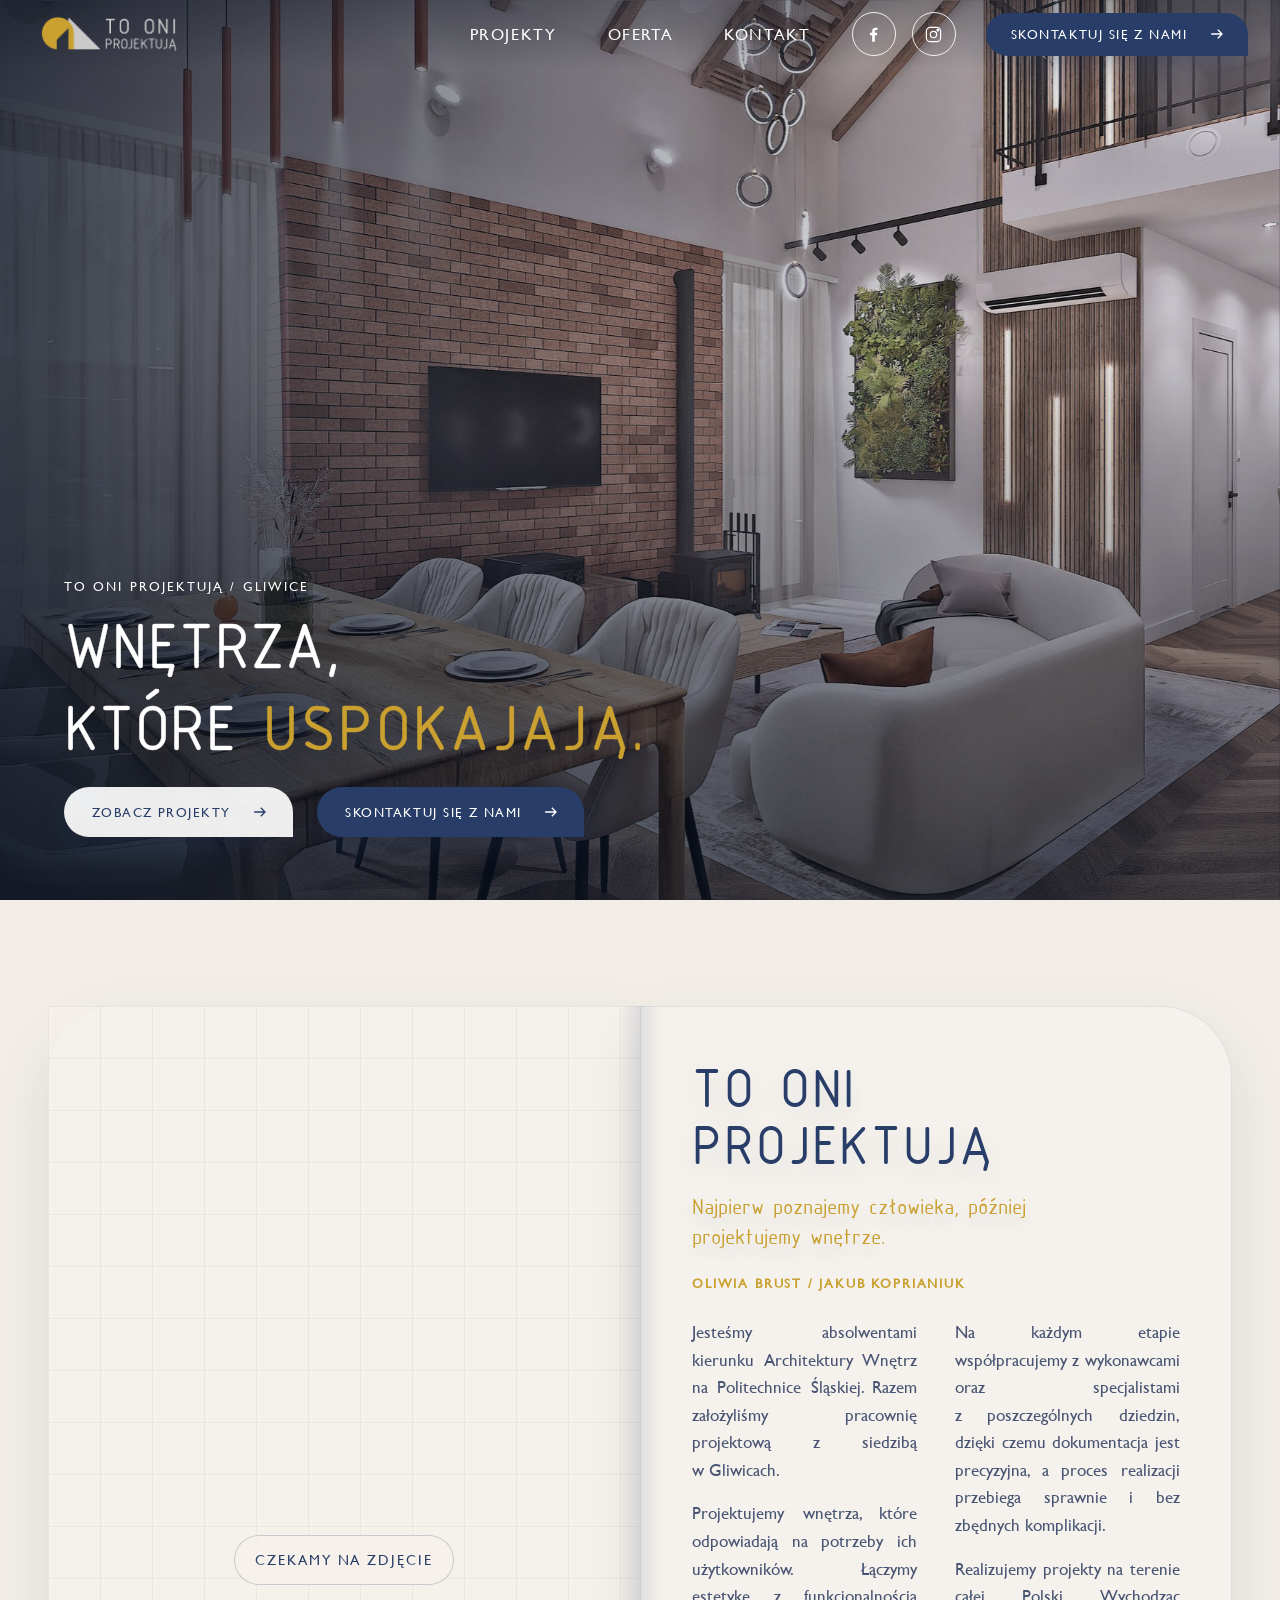
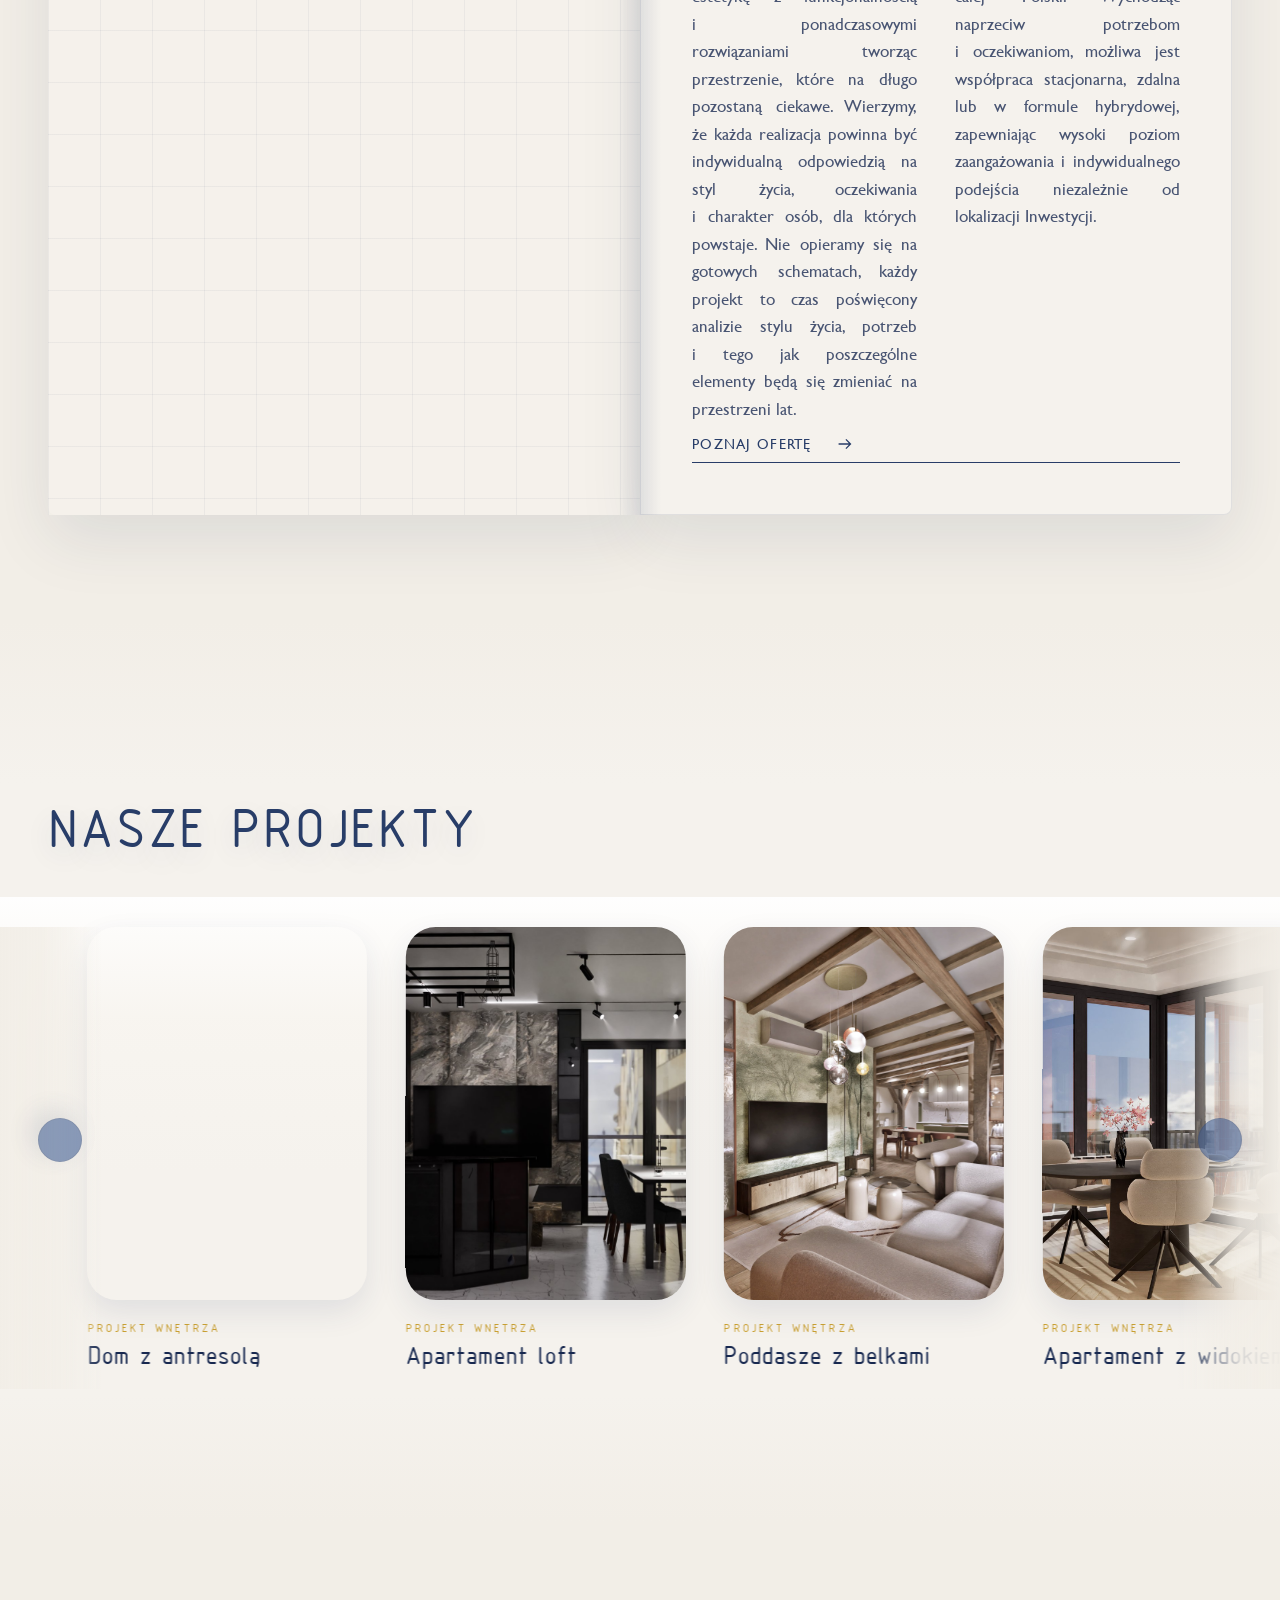
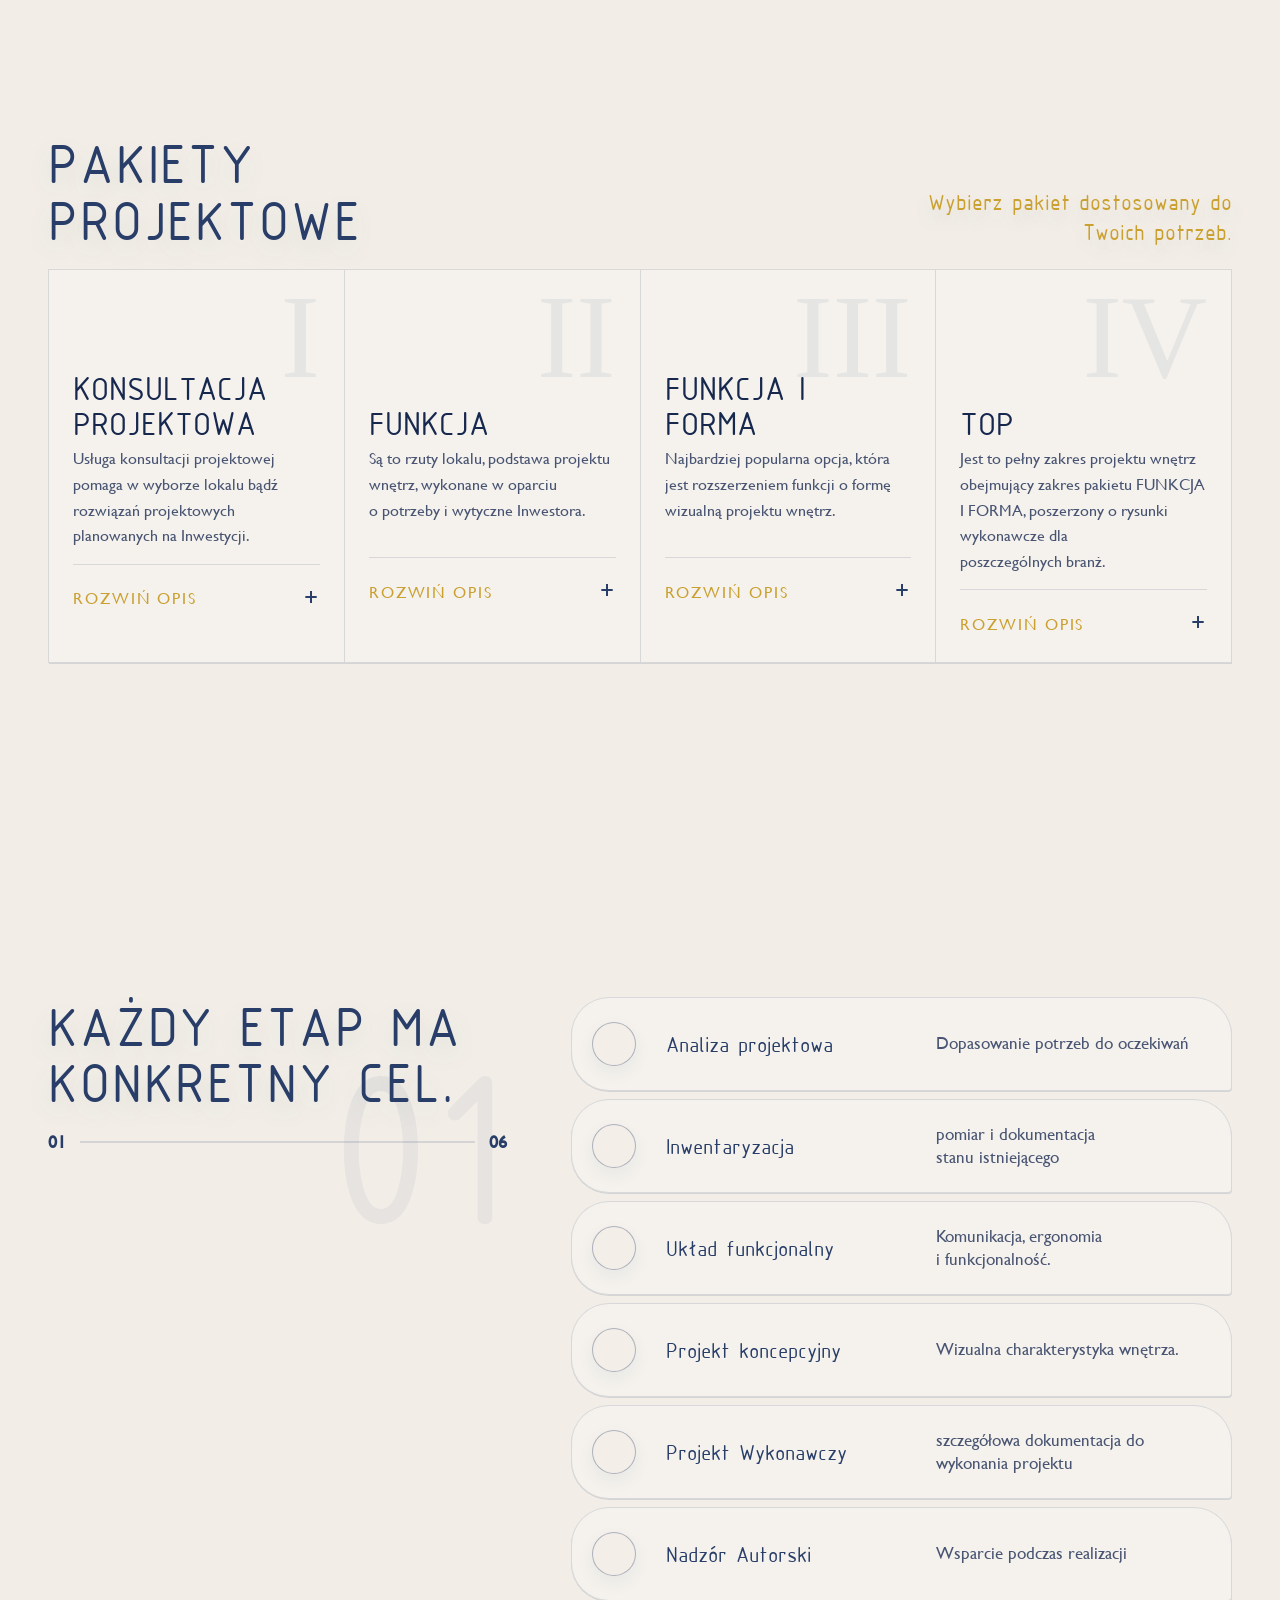
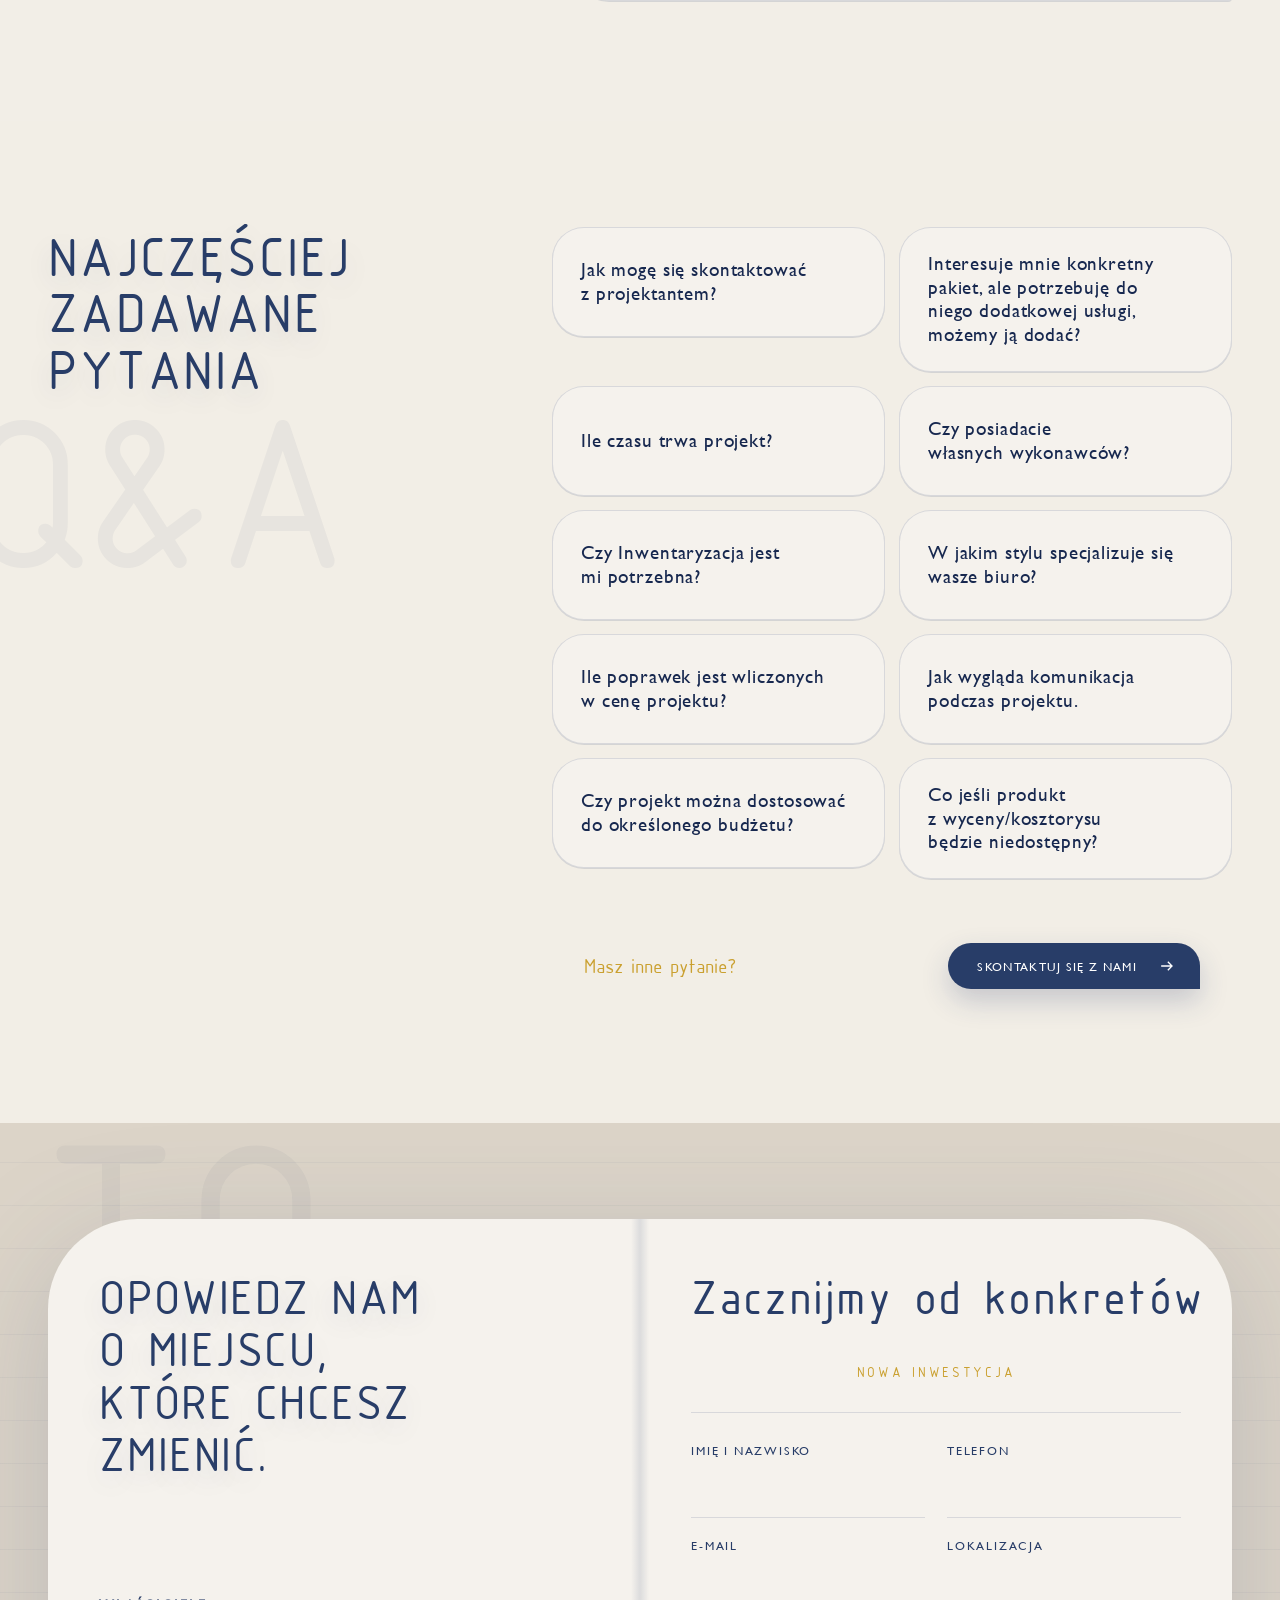
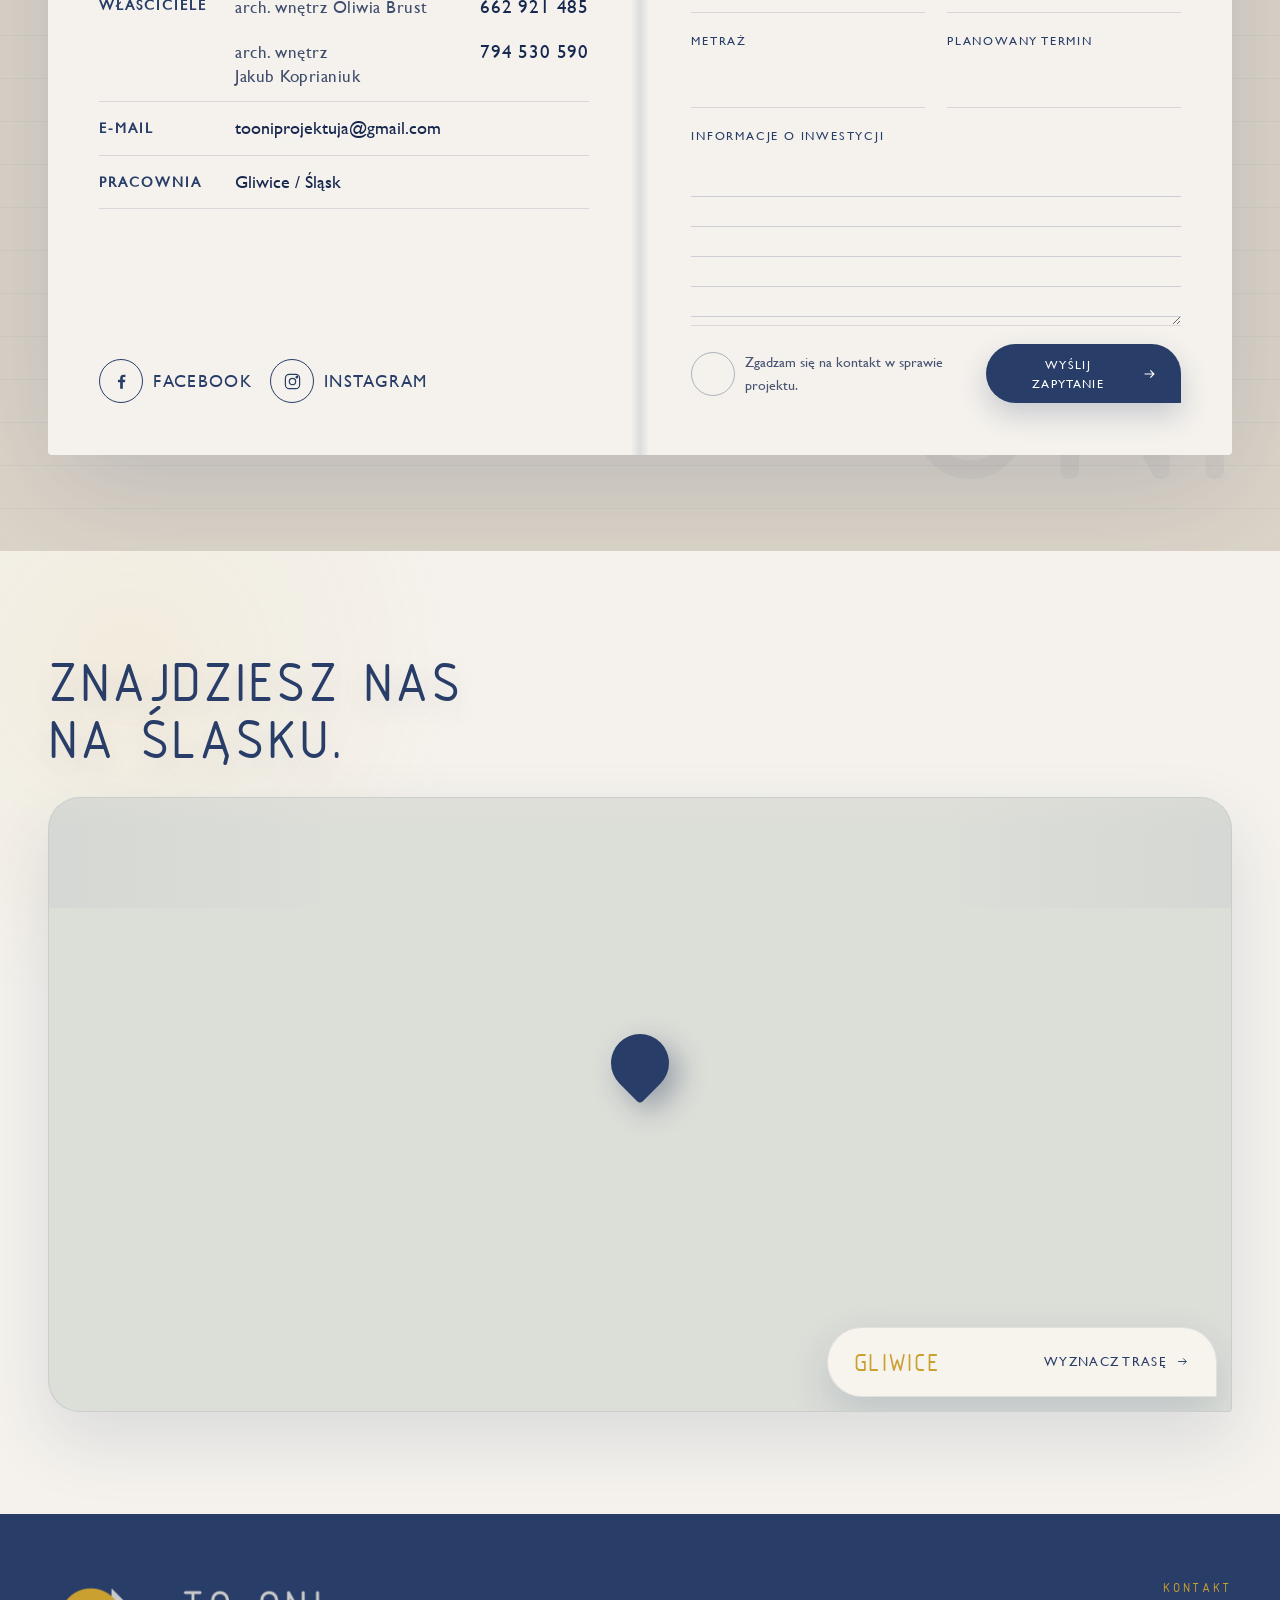
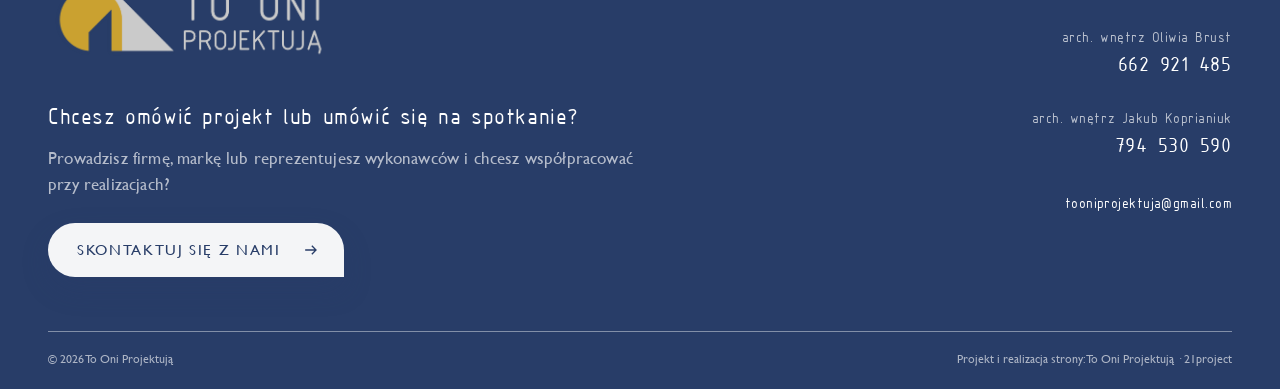
==== commit bf4224f2: "Korekta klienta: pelny zakres uwag + naprawa pustych przestrzeni Ponowne wprowadzenie calego zakresu" ====
--- a/index.html
+++ b/index.html
@@ -43,7 +43,7 @@
 </symbol>
 </svg>
 <header class="header" data-header="">
-<a aria-label="To Oni Projektują - strona główna" class="header-logo" href="index.html"><img alt="To Oni Projektują" src="top-logo.png"/></a>
+<a aria-label="To Oni Projektują - strona główna" class="header-logo" href="index.html"><img alt="To Oni Projektują" class="header-logo__img header-logo__img--positive" src="top-logo-bandera.png"/><img alt="" aria-hidden="true" class="header-logo__img header-logo__img--negative" src="top-logo-bandera-negatyw.png"/></a>
 <nav aria-label="Menu główne" class="nav">
 <a href="projekty.html">
      Projekty
@@ -377,62 +377,58 @@
 <details class="package-card panel spotlight reveal">
 <summary>
 <span>I</span>
-<small>Pakiet I</small>
 <h3>Konsultacja projektowa</h3>
 <p>Usługa konsultacji projektowej pomaga w wyborze lokalu bądź rozwiązań projektowych planowanych na Inwestycji.</p>
 <b>
-         Rozwiń zakres
+         Rozwiń opis
          <i>
           +
          </i>
 </b>
 </summary>
-<div class="package-card__body"><p>Usługa konsultacji projektowej pomaga w wyborze lokalu bądź rozwiązań projektowych planowanych na Inwestycji. Są to spotkania, na których analizujemy wady, zalety i możliwości Inwestycji, tak aby przyszła realizacja jak najlepiej odzwierciedlała oczekiwania Inwestora.</p><h4>Pakiet obejmuje:</h4><ul><li>Analizę lokalu</li><li>Analizę planów Inwestycyjnych</li><li>Zalecenia i wskazówki projektowe</li></ul><h4>W ramach pakietu przekazujemy:</h4><ul><li>Notatkę ze spotkania opisująca wszystkie sugerowane rozwiązania projektowe</li><li>Linki do poszczególnych produktów, które pojawiły się na spotkaniu</li><li>Inspiracje omawiane na spotkaniu</li></ul></div>
+<div class="package-card__body"><p>Usługa konsultacji projektowej pomaga w wyborze lokalu bądź rozwiązań projektowych planowanych na Inwestycji. Są to spotkania, na których analizujemy wady, zalety i możliwości Inwestycji, tak aby przyszła realizacja jak najlepiej odzwierciedlała oczekiwania Inwestora.</p><div class="package-card__foot"><a class="drop-button drop-button--small" href="oferta.html#porownanie">Zobacz szczegóły pakietu <svg aria-hidden="true"><use href="#icon-arrow"></use></svg></a></div></div>
 </details>
 <details class="package-card panel spotlight reveal">
 <summary>
 <span>II</span>
-<small>Pakiet II</small>
 <h3>Funkcja</h3>
 <p>Są to rzuty lokalu, podstawa projektu wnętrz, wykonane w oparciu o potrzeby i wytyczne Inwestora.</p>
 <b>
-         Rozwiń zakres
+         Rozwiń opis
          <i>
           +
          </i>
 </b>
 </summary>
-<div class="package-card__body"><p>Są to rzuty lokalu, podstawa projektu wnętrz, wykonane w oparciu o potrzeby i wytyczne Inwestora, przedstawione w formacie schematu mieszkania i poglądowego rozmieszczenia elementów wyposażenia, bazując na standardowych wymiarach obiektów. Ten element projektu skupia się bezpośrednio na prawidłowym funkcjonowaniu wnętrza i ergonomii, tak aby wnętrza były maksymalnie wygodne i praktyczne w użytkowaniu.</p><h4>Pakiet obejmuje:</h4><ul><li>Rzut układu funkcjonalnego</li><li>Rzut analizy rozwiązań projektowych</li><li>Konsultacje online</li><li>2 korekty układu według wytycznych</li></ul><h4>W ramach pakietu przekazujemy:</h4><ul><li>Plik pdf opracowanego układu oraz analizy projektowej</li><li>Notatki ze wszystkich spotkań projektowych (do 2 dni roboczych po spotkaniu)</li><li>Druk 2 kopii dokumentacji - w zależności od potrzeb</li></ul></div>
+<div class="package-card__body"><p>Są to rzuty lokalu, podstawa projektu wnętrz, wykonane w oparciu o potrzeby i wytyczne Inwestora, przedstawione w formacie schematu mieszkania i poglądowego rozmieszczenia elementów wyposażenia, bazując na standardowych wymiarach obiektów. Ten element projektu skupia się bezpośrednio na prawidłowym funkcjonowaniu wnętrza i ergonomii, tak aby wnętrza były maksymalnie wygodne i praktyczne w użytkowaniu.</p><div class="package-card__foot"><a class="drop-button drop-button--small" href="oferta.html#porownanie">Zobacz szczegóły pakietu <svg aria-hidden="true"><use href="#icon-arrow"></use></svg></a></div></div>
 </details>
 <details class="package-card panel spotlight reveal">
 <summary>
 <span>III</span>
-<small>Pakiet III</small>
 <h3>Funkcja i forma</h3>
 <p>Najbardziej popularna opcja, która jest rozszerzeniem funkcji o formę wizualną projektu wnętrz.</p>
 <b>
-         Rozwiń zakres
+         Rozwiń opis
          <i>
           +
          </i>
 </b>
 </summary>
-<div class="package-card__body"><p>Najbardziej popularna opcja, która jest rozszerzeniem funkcji o formę wizualną projektu wnętrz. Zakres pakietu obejmuje przygotowanie spójnej aranżacji wnętrz, w tym dobór konkretnych materiałów dostępnych w lokalnych salonach. Elementy estetyczne projektu tworzymy w oparciu o potrzeby i preferencje naszych Inwestorów. Podczas konsultacji wspólnie omawiamy proponowane rozwiązania, przedstawiamy je w modelu 3D, a później na wizualizacjach, wraz z konkretnymi produktami, materiałami i wyposażeniem. Dzięki temu już na etapie projektu można zobaczyć, jak poszczególne elementy współgrają ze sobą i świadomie podejmować kolejne decyzje.</p><p>Dbamy również o możliwość bezpośredniego poznania wybranych materiałów. Uzyskujemy próbki i wzorniki, które pozwalają ocenić kolor, fakturę i charakter materiałów przed dokonaniem ostatecznego wyboru.</p><h4>Pakiet obejmuje:</h4><ul><li>Elementy pakietu FUNKCJA</li><li>Dobór materiałów wykończeniowych</li><li>Rozwiązania estetyczno-projektowe prezentowane na modelu 3D</li><li>Wizualizacje 3D</li><li>Zestawienie materiałów z linkami do produktów</li><li>Konsultacje online</li><li>Wsparcie Architekta podczas wykonawstwa</li><li>2 korekty według wytycznych</li></ul><h4>W ramach pakietu przekazujemy:</h4><ul><li>Plik pdf opracowanego układu oraz analizy projektowej</li><li>Plik pdf z wizualizacjami</li><li>Plik pdf z pełną listą materiałów z linkami</li><li>Na życzenie wizualizacje w innych formatach plików</li><li>Notatki ze wszystkich spotkań projektowych (do 2 dni roboczych po spotkaniu)</li><li>Druk 2 kopii dokumentacji - w zależności od potrzeb</li></ul></div>
+<div class="package-card__body"><p>Najbardziej popularna opcja, która jest rozszerzeniem funkcji o formę wizualną projektu wnętrz. Zakres pakietu obejmuje przygotowanie spójnej aranżacji wnętrz, w tym dobór konkretnych materiałów dostępnych w lokalnych salonach. Elementy estetyczne projektu tworzymy w oparciu o potrzeby i preferencje naszych Inwestorów. Podczas konsultacji wspólnie omawiamy proponowane rozwiązania, przedstawiamy je w modelu 3D, a później na wizualizacjach, wraz z konkretnymi produktami, materiałami i wyposażeniem. Dzięki temu już na etapie projektu można zobaczyć, jak poszczególne elementy współgrają ze sobą i świadomie podejmować kolejne decyzje.</p><p>Dbamy również o możliwość bezpośredniego poznania wybranych materiałów. Uzyskujemy próbki i wzorniki, które pozwalają ocenić kolor, fakturę i charakter materiałów przed dokonaniem ostatecznego wyboru.</p><div class="package-card__foot"><a class="drop-button drop-button--small" href="oferta.html#porownanie">Zobacz szczegóły pakietu <svg aria-hidden="true"><use href="#icon-arrow"></use></svg></a></div></div>
 </details>
 <details class="package-card panel spotlight reveal">
 <summary>
 <span>IV</span>
-<small>Pakiet IV</small>
-<h3>Pakiet TOP</h3>
+<h3>TOP</h3>
 <p>Jest to pełny zakres projektu wnętrz obejmujący zakres pakietu FUNKCJA I FORMA, poszerzony o rysunki wykonawcze dla poszczególnych branż.</p>
 <b>
-         Rozwiń zakres
+         Rozwiń opis
          <i>
           +
          </i>
 </b>
 </summary>
-<div class="package-card__body"><p>Jest to pełny zakres projektu wnętrz obejmujący zakres pakietu FUNKCJA I FORMA, poszerzony o rysunki wykonawcze dla poszczególnych branż. Cała dokumentacja jest przygotowana z dbałością o każdy detal. Już na etapie tworzenia modelu 3D konsultujemy wprowadzane do wnętrz rozwiązania ze specjalistami w danej branży.</p><p>Tym samym częścią pakietu TOP jest koordynacja między wykonawcami, przedstawicielami i salonami a Inwestorem, tak aby realizacja projektu przebiegała bezproblemowo. Zapewniamy również stały kontakt od rozpoczęcia opracowania projektu Inwestycji, aż do dnia zakończenia prac czystych. Chcemy być jak największym wsparciem dla naszych Inwestorów, aby remont nie spędzał snu z powiek.</p><h4>Pakiet obejmuje:</h4><ul><li>Elementy pakietu BASIC i STANDARD</li><li>Dokumentacja wykonawcza 2D</li><li>Schematy isntalacji (elektryczna, wod-kan, HWAC)</li><li>Kosztorys projektowy</li><li>Gotowe oferty zakupowe oraz kosztorys projektowanych rozwiązań</li><li>Wsparcie Architekta podczas wykonawstwa</li><li>Święty spokój</li></ul><h4>W ramach pakietu przekazujemy:</h4><ul><li>Plik pdf opracowanego układu oraz analizy projektowej</li><li>Plik pdf z wizualizacjami</li><li>Plik pdf z kosztorysem</li><li>Plik pdf z dokumentacją wykonawczą</li><li>Kontakty do wykonawców z rejonu inwestycji</li><li>Na życzenie wizualizacje w innych formatach plików</li><li>Notatki ze wszystkich spotkań projektowych (do 2 dni roboczych po spotkaniu)</li><li>Druk 2 kopii dokumentacji - w zależności od potrzeb</li></ul></div>
+<div class="package-card__body"><p>Jest to pełny zakres projektu wnętrz obejmujący zakres pakietu FUNKCJA I FORMA, poszerzony o rysunki wykonawcze dla poszczególnych branż. Cała dokumentacja jest przygotowana z dbałością o każdy detal. Już na etapie tworzenia modelu 3D konsultujemy wprowadzane do wnętrz rozwiązania ze specjalistami w danej branży.</p><p>Tym samym częścią pakietu TOP jest koordynacja między wykonawcami, przedstawicielami i salonami a Inwestorem, tak aby realizacja projektu przebiegała bezproblemowo. Zapewniamy również stały kontakt od rozpoczęcia opracowania projektu Inwestycji, aż do dnia zakończenia prac czystych. Chcemy być jak największym wsparciem dla naszych Inwestorów, aby remont nie spędzał snu z powiek.</p><div class="package-card__foot"><a class="drop-button drop-button--small" href="oferta.html#porownanie">Zobacz szczegóły pakietu <svg aria-hidden="true"><use href="#icon-arrow"></use></svg></a></div></div>
 </details>
 </div>
 </div>
@@ -766,7 +762,7 @@
 <footer class="footer">
 <div class="shell footer__grid">
 <div class="footer__brand">
-<img alt="To Oni Projektują" src="logo-horizontal.png"/>
+<img alt="To Oni Projektują" class="footer__logo" src="top-logo-bandera-negatyw.png"/>
 <div class="footer__cta">
 <p class="footer__cta-lead">
       Chcesz omówić projekt lub umówić się na spotkanie?
--- a/style.css
+++ b/style.css
@@ -15,7 +15,7 @@
 }
 
 :root {
-  --text: #666666;
+  --text: rgba(23, 40, 79, .78);
   --line: rgba(40, 61, 104, .14);
   --shadow: 0 22px 70px rgba(33, 48, 76, .12);
   --shell: min(1280px, calc(100vw - 96px));
@@ -8336,3 +8336,434 @@
     rgba(202,160,48,0) 74%) !important;
   transition-duration: .12s !important;
 }
+
+
+/* =========================================================
+   KONSULTACJA PROJEKTOWA — wspólny segment (oferta + kontakt)
+   ========================================================= */
+.offer-consult {
+  padding-top: clamp(78px, 7vw, 112px);
+  padding-bottom: clamp(78px, 7vw, 112px);
+  border-bottom: 1px solid var(--line);
+  background: var(--paper);
+}
+
+.offer-consult__head {
+  display: grid;
+  grid-template-columns: minmax(0, .9fr) minmax(420px, 1.1fr);
+  column-gap: clamp(50px, 8vw, 130px);
+  row-gap: 20px;
+  align-items: start;
+  margin-bottom: clamp(42px, 5vw, 64px);
+}
+
+.offer-consult__head .section-label {
+  margin: 0 0 14px;
+}
+
+.offer-consult__head h2 {
+  margin: 0;
+  font-size: clamp(48px, 4.7vw, 76px) !important;
+  line-height: .98 !important;
+}
+
+.offer-consult__intro {
+  max-width: 600px;
+  padding-top: 31px;
+}
+
+.offer-consult__intro p {
+  margin: 0 0 28px;
+  color: rgba(23, 40, 79, .72);
+  font-size: 17px;
+  line-height: 1.72;
+}
+
+.offer-consult__intro .line-link {
+  font-size: 14px;
+  letter-spacing: .12em;
+}
+
+.offer-consult__intro .line-link svg {
+  width: 18px;
+  height: 18px;
+}
+
+.offer-consult__journey {
+  position: relative;
+  border-top: 1px solid var(--navy);
+}
+
+.offer-consult__journey-row {
+  position: relative;
+  display: grid;
+  grid-template-columns: 54px minmax(260px, .72fr) minmax(0, 1.28fr);
+  gap: clamp(20px, 3vw, 46px);
+  align-items: center;
+  min-height: 132px;
+  padding: 30px 0;
+  border-bottom: 1px solid var(--line);
+  transition: padding-left .32s ease;
+}
+
+.offer-consult__journey-row::after {
+  content: "";
+  position: absolute;
+  right: 0;
+  top: 50%;
+  width: 8px;
+  height: 8px;
+  border: 1px solid rgba(202,160,48,.75);
+  border-radius: 50%;
+  transform: translateY(-50%);
+  transition: background-color .28s ease, transform .28s ease, border-radius .28s ease;
+}
+
+.offer-consult__journey-row:hover {
+  padding-left: 10px;
+}
+
+.offer-consult__journey-row:hover::after {
+  background: var(--gold);
+  border-radius: 50% 50% 4% 50%;
+  transform: translateY(-50%) rotate(-45deg) scale(1.12);
+}
+
+.offer-consult__journey-num {
+  align-self: start;
+  justify-self: start;
+  padding-top: 7px;
+  color: var(--gold);
+  font-family: var(--display);
+  font-size: 15px;
+  letter-spacing: .18em;
+}
+
+.offer-consult__journey-row h3 {
+  margin: 0;
+  color: var(--navy-dark);
+  font-family: var(--display);
+  font-size: clamp(28px, 2.3vw, 38px);
+  font-weight: 400;
+  line-height: 1.05;
+  letter-spacing: .03em;
+  text-transform: uppercase;
+}
+
+.offer-consult__journey-row p {
+  max-width: 680px;
+  margin: 0;
+  padding-right: 36px;
+  color: rgba(23, 40, 79, .68);
+  font-size: 15px;
+  line-height: 1.7;
+}
+
+/* ---------- 03. Tabela porównawcza pakietów ---------- */
+
+@media (max-width: 1000px) {
+.offer-consult__grid {
+    grid-template-columns: 1fr;
+    gap: 40px;
+  }
+}
+
+@media (max-width: 700px) {
+.offer-consult__cols {
+    grid-template-columns: 1fr;
+    gap: 30px;
+  }
+}
+
+@media (max-width: 560px) {
+.offer-overview__head > p:last-child,
+  .offer-overview__row p,
+  .offer-consult__intro p,
+  .offer-pack__lead,
+  .offer-pack__body p,
+  .offer-flow__head p,
+  .offer-flow__answer-inner p,
+  .offer-matrix__note,
+  .offer-cta__copy p {
+    font-size: 15px;
+  }
+}
+
+@media (max-width: 900px) {
+.offer-consult__journey-row {
+    grid-template-columns: 46px minmax(0, 1fr);
+    gap: 8px 22px;
+    align-items: start;
+  }
+.offer-consult__journey-row h3,
+  .offer-consult__journey-row p {
+    grid-column: 2;
+  }
+.offer-consult__journey-row p {
+    padding-right: 28px;
+  }
+}
+
+@media (max-width: 620px) {
+.offer-consult__journey-row {
+    grid-template-columns: 34px minmax(0, 1fr);
+    gap: 8px 14px;
+    min-height: 0;
+    padding: 24px 0;
+  }
+.offer-consult__journey-row:hover {
+    padding-left: 0;
+  }
+.offer-consult__journey-num {
+    font-size: 12px;
+  }
+.offer-consult__journey-row h3 {
+    font-size: clamp(24px, 8vw, 31px);
+  }
+.offer-consult__journey-row p {
+    padding-right: 20px;
+    font-size: 14px;
+  }
+.offer-consult__journey-row::after {
+    width: 6px;
+    height: 6px;
+  }
+}
+
+
+/* =========================================================
+   KOREKTA KLIENTA — 04.09.2026
+   Nowe logotypy (NEGATYW na ciemnym tle), pakiety na LP,
+   ujednolicone podpisy realizacji, mapa, stopka, galeria.
+   ========================================================= */
+
+/* ---------- 1. LOGO: pozytyw / negatyw ---------- */
+.header-logo {
+  display: grid !important;
+}
+
+.header-logo__img {
+  grid-area: 1 / 1;
+  width: 100%;
+  height: 100%;
+  max-width: none;
+  object-fit: contain;
+  object-position: left center;
+  transition: opacity .28s ease;
+}
+
+.header-logo__img--negative {
+  opacity: 0;
+}
+
+/* Strona główna, zanim pojawi się jasny pasek nagłówka — logo w NEGATYWIE
+   leży bezpośrednio na zdjęciu, więc znika też jasna plakietka pod nim. */
+body.home .header:not(.is-scrolled):not(.menu-open) .header-logo {
+  background: transparent;
+  box-shadow: none;
+  backdrop-filter: none;
+  -webkit-backdrop-filter: none;
+}
+
+body.home .header:not(.is-scrolled):not(.menu-open) .header-logo__img--positive {
+  opacity: 0;
+}
+
+body.home .header:not(.is-scrolled):not(.menu-open) .header-logo__img--negative {
+  opacity: 1;
+}
+
+@media (max-width: 820px) {
+  /* Na telefonie plakietka pod logo zostaje jasna, więc wraca pozytyw. */
+  body.home .header:not(.is-scrolled):not(.menu-open) .header-logo {
+    background: rgba(245, 242, 237, .92);
+    box-shadow: 0 7px 20px rgba(10, 18, 31, .09);
+    backdrop-filter: blur(7px);
+    -webkit-backdrop-filter: blur(7px);
+  }
+
+  body.home .header:not(.is-scrolled):not(.menu-open) .header-logo__img--positive {
+    opacity: 1;
+  }
+
+  body.home .header:not(.is-scrolled):not(.menu-open) .header-logo__img--negative {
+    opacity: 0;
+  }
+}
+
+/* Stopka jest granatowa — logo w NEGATYWIE, bez przebarwiania filtrem. */
+.footer__brand .footer__logo {
+  width: 268px;
+  filter: none;
+  opacity: 1;
+}
+
+/* ---------- 2. PODPISY REALIZACJI — jeden zapis w karuzeli i na podstronie ---------- */
+.project-card > p,
+.projects-page-card__eyebrow {
+  margin: 20px 0 4px;
+  color: var(--gold);
+  font-family: var(--display) !important;
+  font-size: 13px;
+  font-weight: 400;
+  letter-spacing: .16em;
+  line-height: 1.2;
+  text-transform: uppercase;
+}
+
+.projects-page-card__eyebrow {
+  margin: 0 0 5px;
+}
+
+/* ---------- 3. PAKIETY NA STRONIE GŁÓWNEJ ---------- */
+/* Opisy startują na tej samej wysokości niezależnie od długości nazwy. */
+.packages .package-card h3 {
+  display: flex;
+  align-items: flex-end;
+  min-height: 2.2em;
+  margin-bottom: 4px;
+}
+
+/* „Rozwiń opis" na żółto, plusik zostaje granatowy. */
+.package-card summary b {
+  color: var(--gold);
+}
+
+.package-card summary b i {
+  color: var(--navy);
+}
+
+/* Stopka rozwiniętego kafla. */
+.package-card__foot {
+  margin-top: 26px;
+  padding-top: 20px;
+  border-top: 1px solid var(--line);
+  display: flex;
+}
+
+.package-card__foot .drop-button {
+  min-height: 42px;
+  padding: 9px 18px 9px 22px;
+  font-size: 12px;
+}
+
+/* ---------- 4. KONTAKT — „Nowa inwestycja" w ISOCPEUR ---------- */
+.contact__form-head p.section-label {
+  font-family: var(--display) !important;
+  font-weight: 400;
+  letter-spacing: .18em;
+}
+
+/* ---------- 5. MAPA — dziubek jak w przycisku „Wyznacz trasę" ---------- */
+.map {
+  border-radius: 32px 32px 4px 32px !important;
+}
+
+@media (max-width: 900px) {
+  .map {
+    border-radius: 26px 26px 4px 26px !important;
+  }
+}
+
+/* ---------- 6. STOPKA — opisy po prawej w ISOCPEUR ---------- */
+.footer__person em,
+.footer__mail,
+.footer__contact > span {
+  font-family: var(--display) !important;
+}
+
+.footer__person em {
+  font-size: 14px;
+  letter-spacing: .1em;
+}
+
+.footer__mail {
+  letter-spacing: .03em;
+}
+
+/* ---------- 7. GALERIA (modal) ---------- */
+/* Strona pod galerią stoi w miejscu. */
+html.is-modal-open {
+  overflow: hidden;
+}
+
+body.is-modal-open {
+  position: fixed;
+  left: 0;
+  right: 0;
+  width: 100%;
+  overflow: hidden;
+}
+
+/* Opisy wyrównane do góry, bez etykiety kategorii, opis granatowy bez bolda. */
+.modal__copy {
+  justify-content: flex-start !important;
+}
+
+.modal__copy > span[data-modal-category] {
+  display: none !important;
+}
+
+.modal__description {
+  color: var(--navy-dark) !important;
+  font-weight: 400 !important;
+}
+
+/* Pasek miniatur przewijany kółkiem myszy. */
+.modal__thumbs {
+  overflow-x: auto;
+  overflow-y: hidden;
+  overscroll-behavior-x: contain;
+  scrollbar-width: thin;
+}
+
+/* ---------- 8. DROBIAZGI ---------- */
+.visually-hidden {
+  position: absolute !important;
+  width: 1px;
+  height: 1px;
+  margin: -1px;
+  padding: 0;
+  overflow: hidden;
+  clip-path: inset(50%);
+  white-space: nowrap;
+  border: 0;
+}
+
+
+/* =========================================================
+   KOREKTA KLIENTA — 04.09.2026 / typografia akapitów
+   Jedna wielkość i jeden kolor „małego" Gilla w akapitach,
+   kolory wyłącznie z palety marki (granat / złoto / kremy).
+   ========================================================= */
+
+/* Akapity treściowe — jedna skala 17px/1.62 na wszystkich stronach. */
+.about__copy .rich-copy p,
+.faq__list details > div p,
+.projects-page-cta__inner p:not(.section-label),
+.contact-socials-card__intro p:not(.section-label),
+.offer-consult__journey-row p,
+.map-section__head > p {
+  font-size: 17px !important;
+  line-height: 1.62 !important;
+}
+
+/* Kopia w kaflach pozostaje o stopień mniejsza, ale w jednym rozmiarze. */
+.package-card summary p,
+.offer-matrix__note,
+.modal__copy-placeholder p {
+  font-size: 16px !important;
+  line-height: 1.6 !important;
+}
+
+/* Drugorzędne akapity trzymają ten sam ton granatu, bez obcych szarości. */
+.offer-matrix__note,
+.offer-consult__journey-row p,
+.contact-socials-card__intro p:not(.section-label) {
+  color: rgba(23, 40, 79, .7) !important;
+}
+
+/* Podpisy pod ikonami zgody — czytelniejsze i w palecie. */
+.consent > span {
+  font-size: 14px !important;
+}
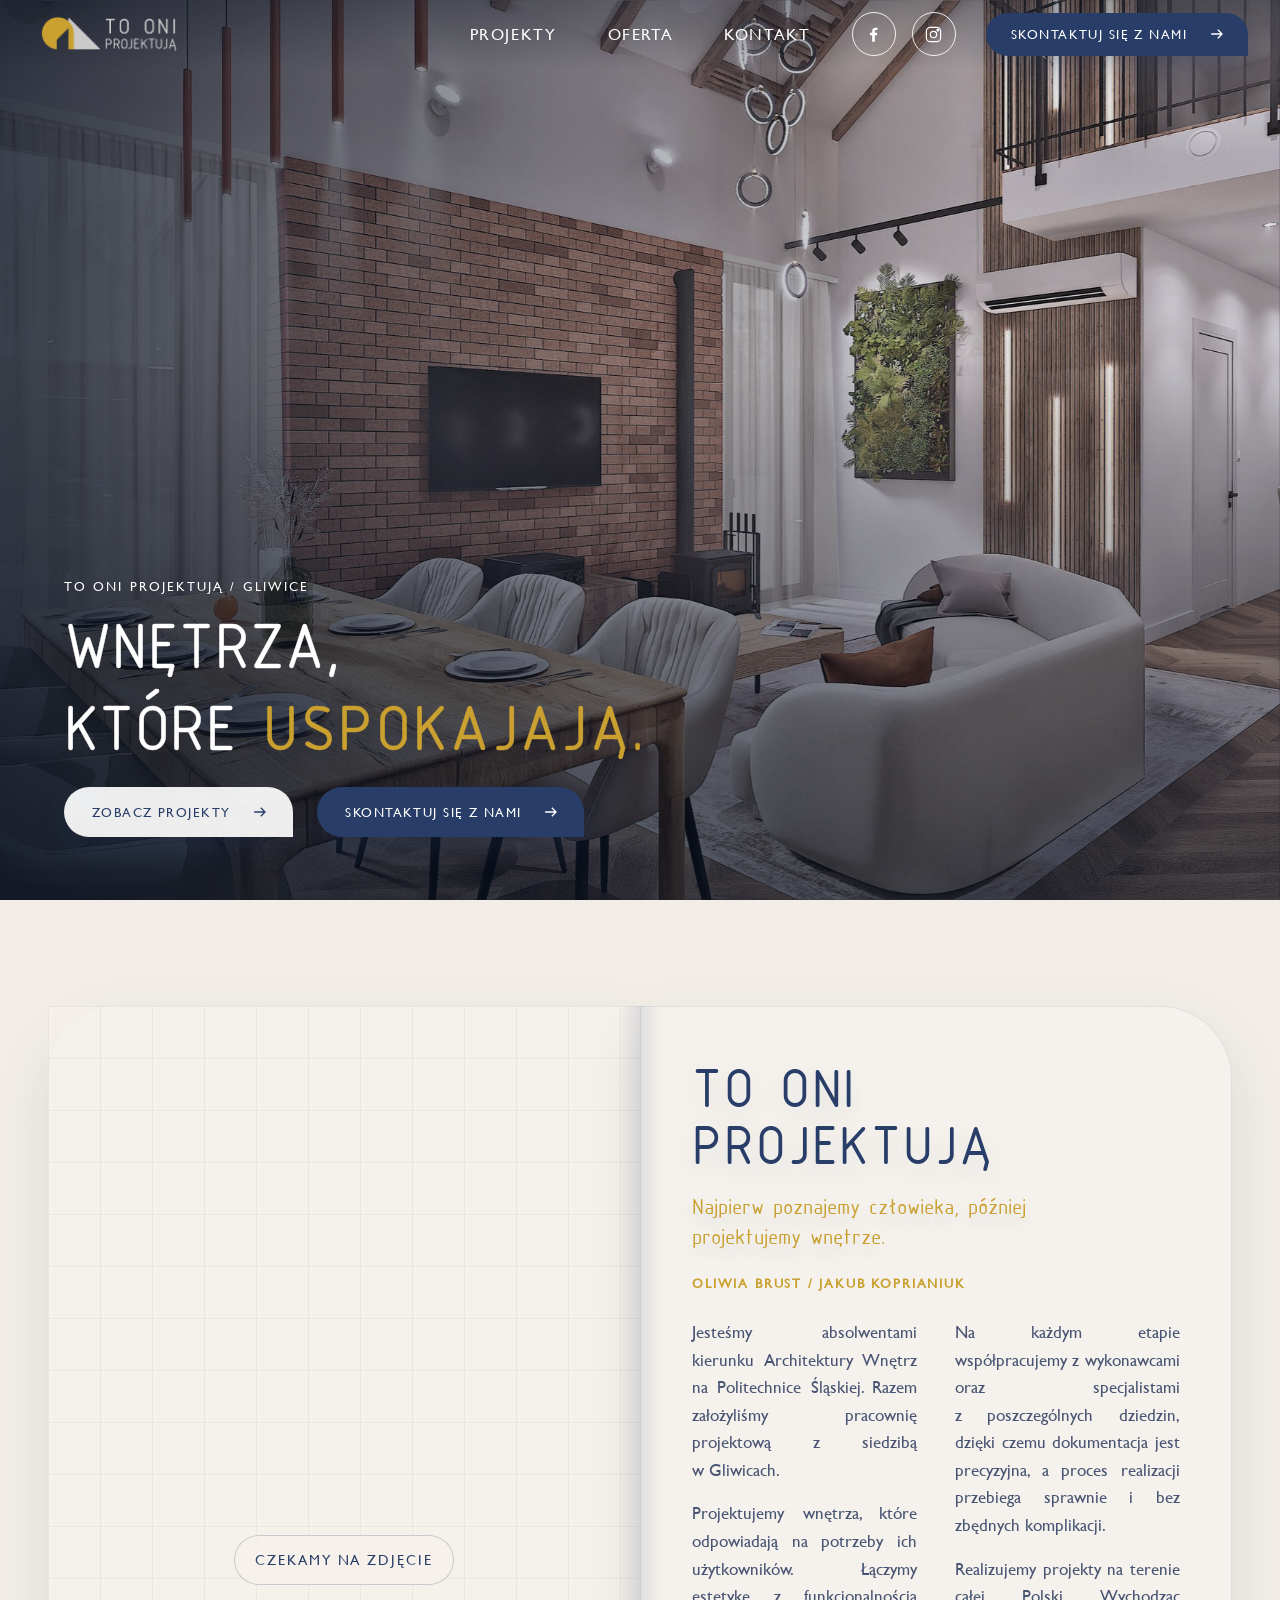
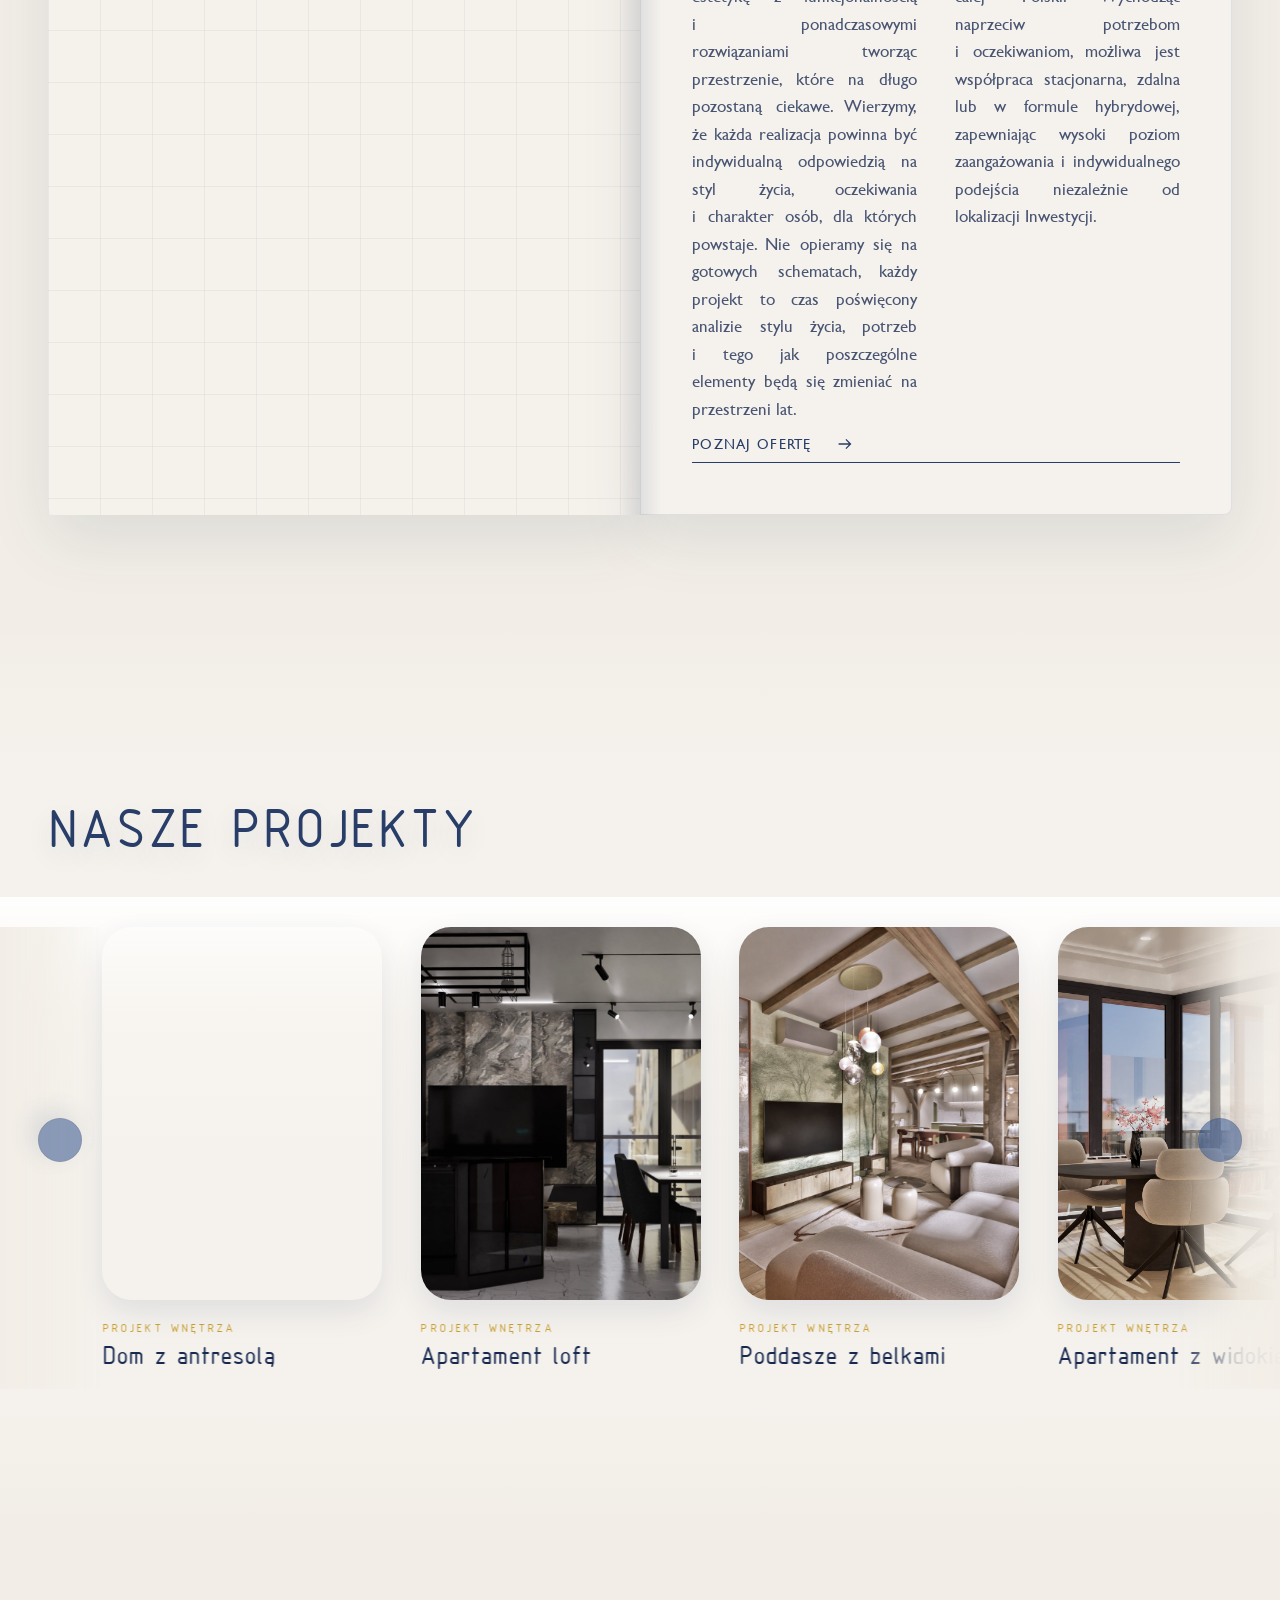
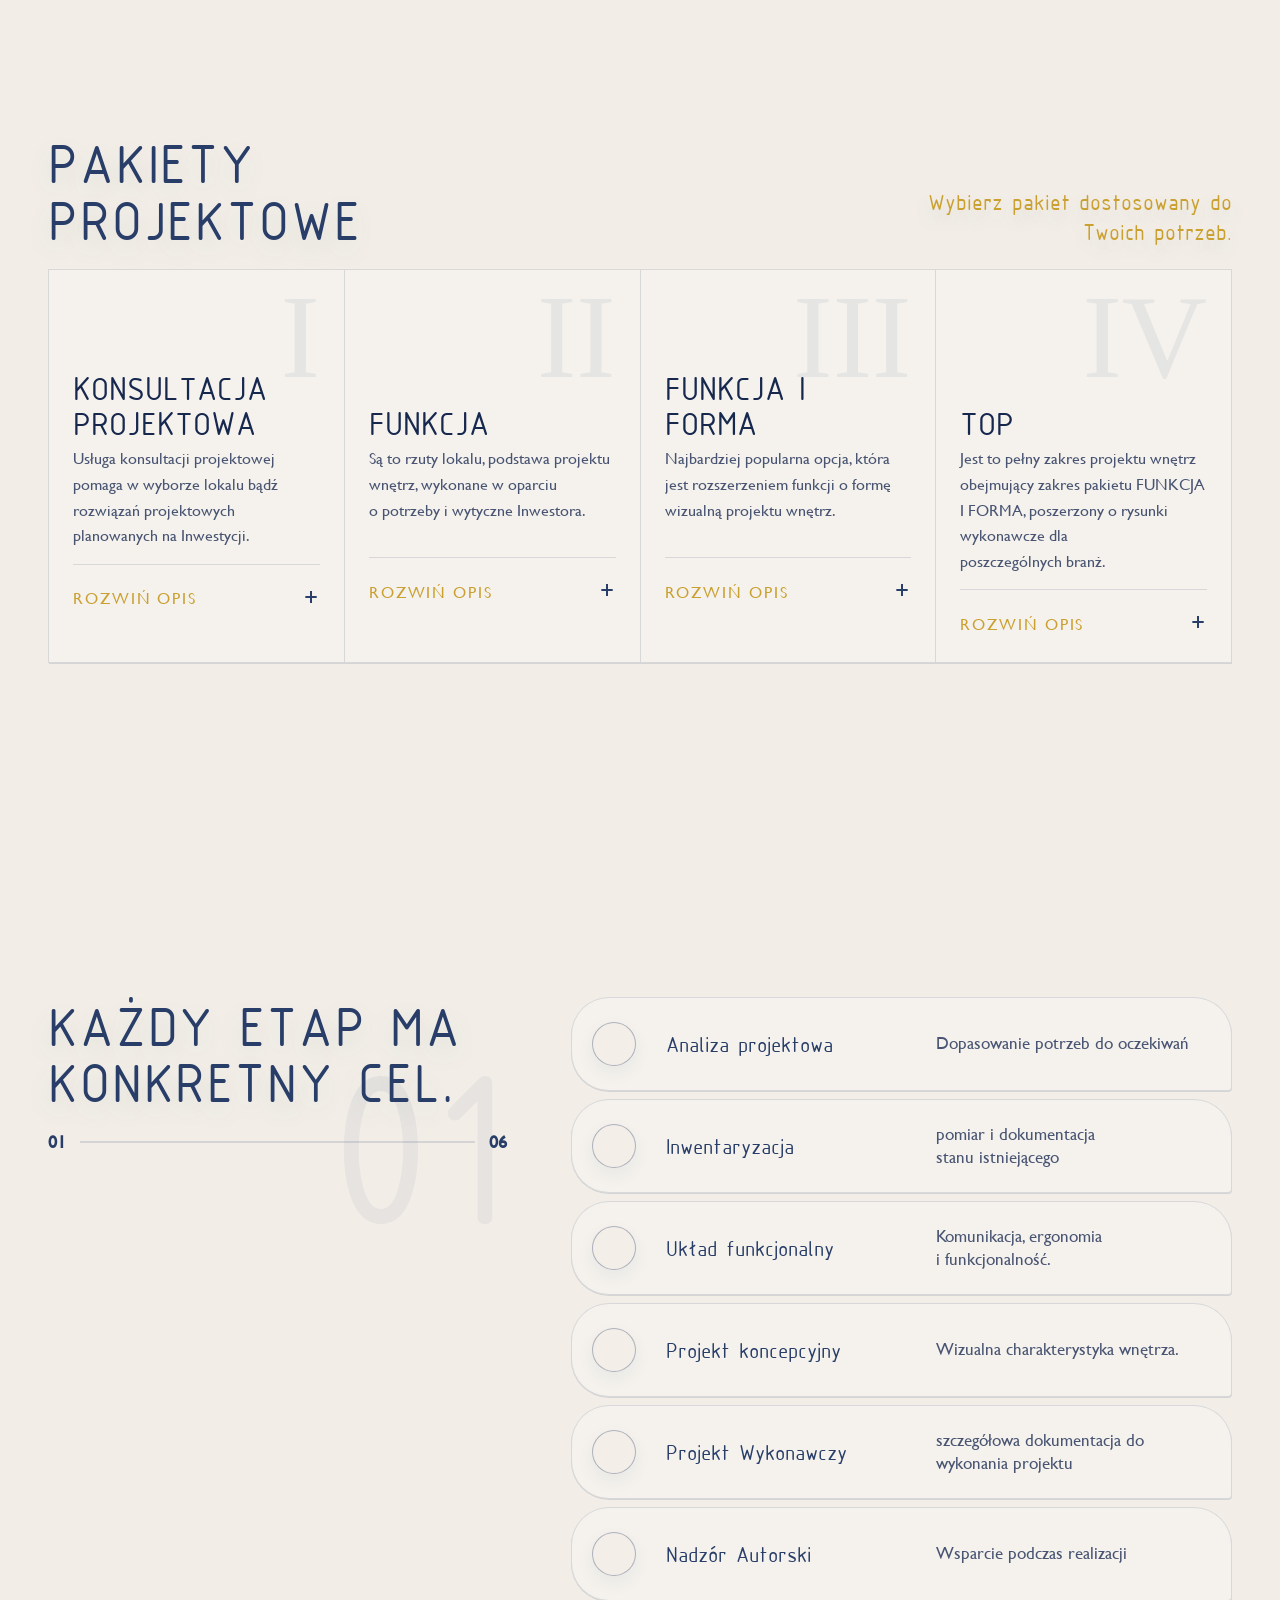
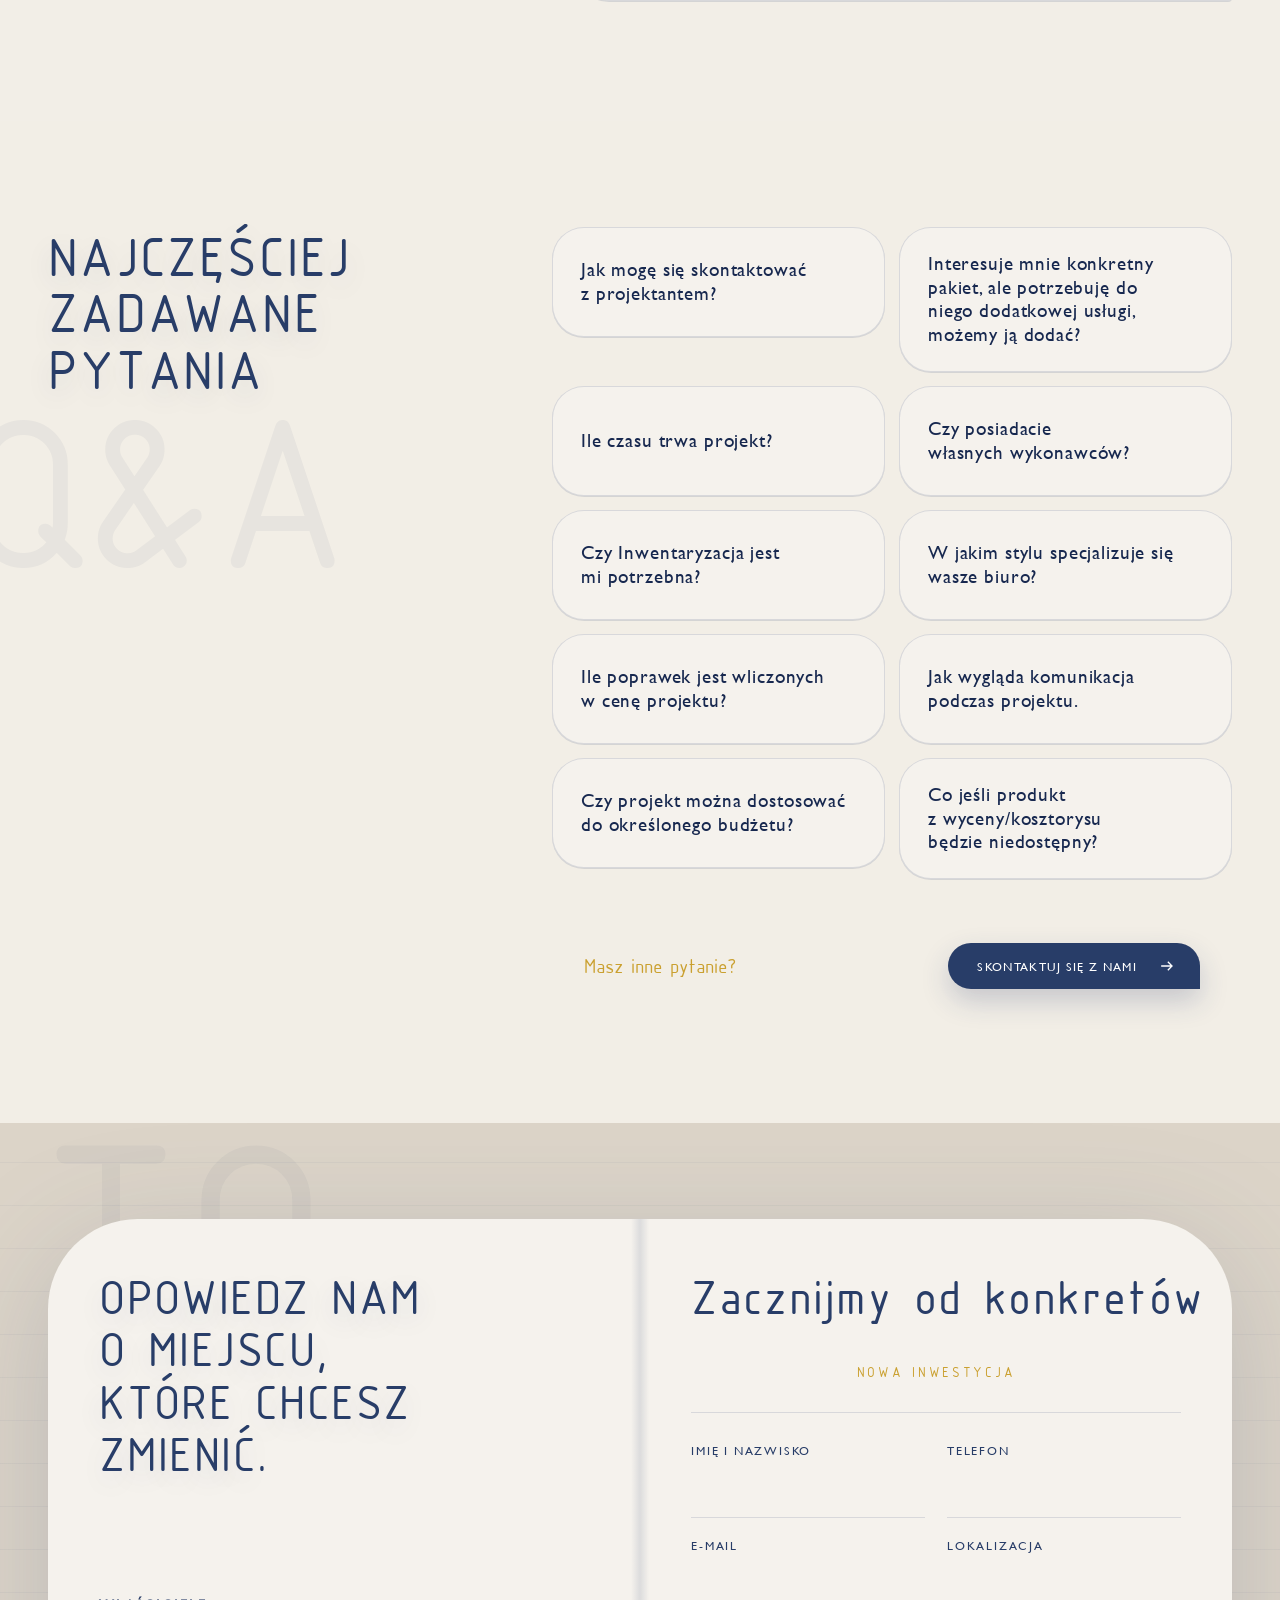
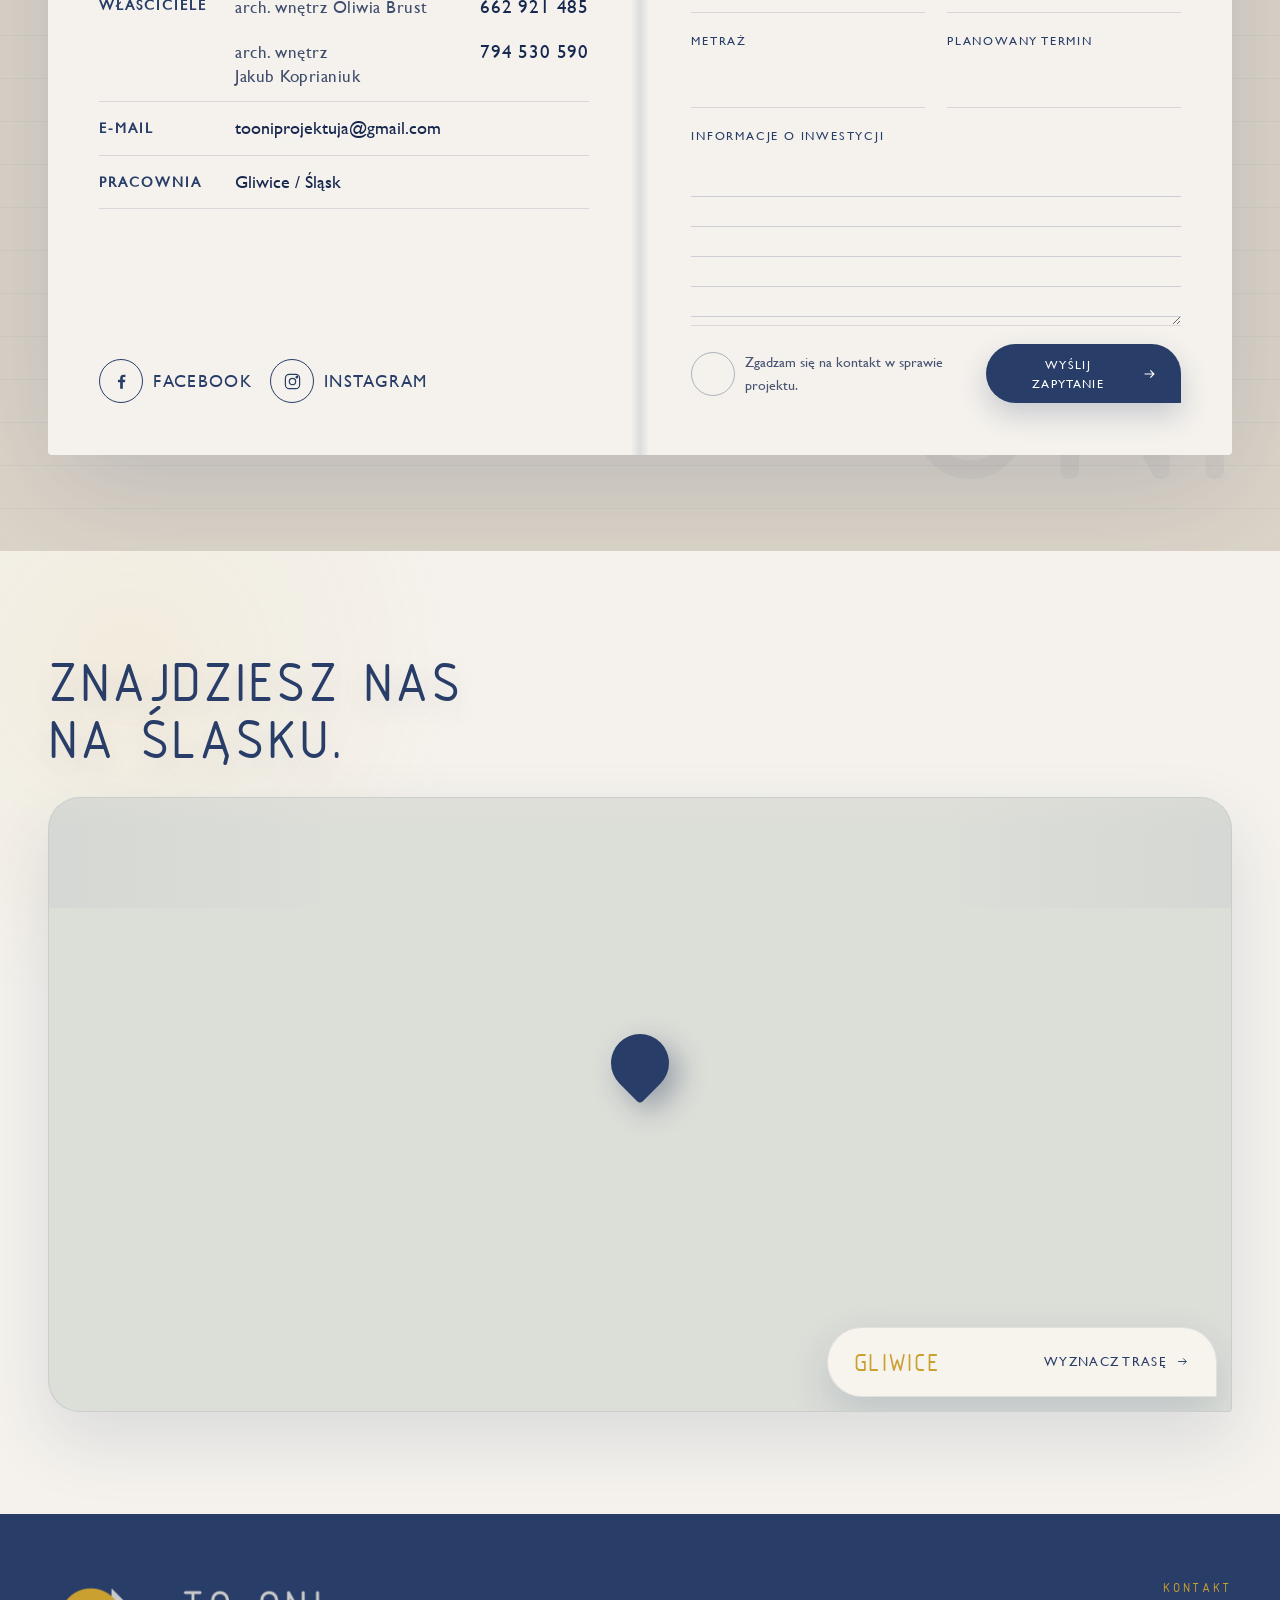
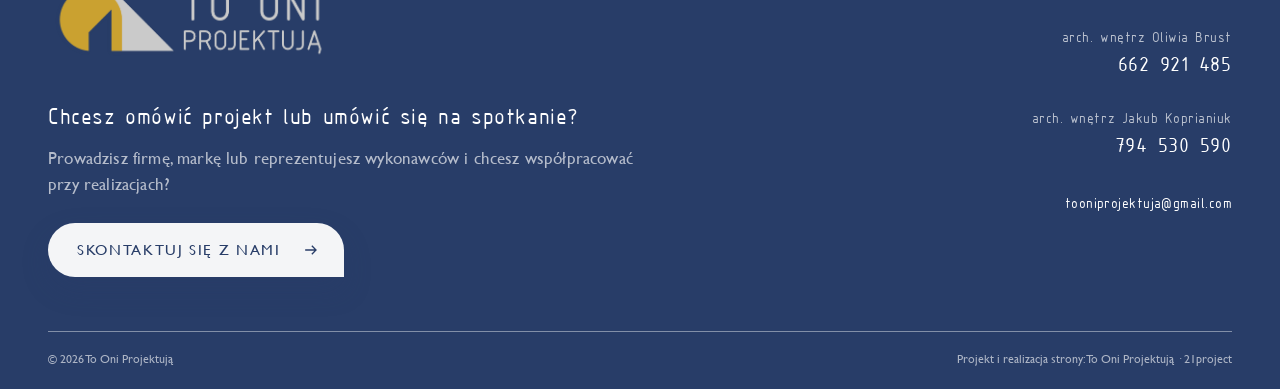
==== commit 40a630c4: "Tytuly realizacji z polskimi znakami, zapis jak w karuzeli Tytuly byly zapisane wersalikami i bez po" ====
--- a/index.html
+++ b/index.html
@@ -185,7 +185,7 @@
 </button>
 <div aria-label="Galeria projektów" class="projects__viewport" data-project-viewport="" tabindex="0">
 <div class="projects__track" data-project-track="">
-<article class="project-card" data-category="PROJEKT WNĘTRZA" data-description="Dwupoziomowa strefa dzienna łączy naturalne drewno, cegłę i czarne stalowe akcenty z jasną, spokojną bazą. Otwarta kuchnia i salon pod antresolą budują przestronne wnętrze, a widoczne belki oraz zieleń dodają mu ciepła i charakteru. Całość uzupełniają proste zabudowy i neutralne materiały w łazience oraz komunikacji." data-focus="50% 50%" data-gallery="01_Dom-z-antresola_00_GLOWNE.jpg,01_Dom-z-antresola_01.jpg,01_Dom-z-antresola_02.jpg,01_Dom-z-antresola_03.jpg,01_Dom-z-antresola_04.jpg,01_Dom-z-antresola_05.jpg,01_Dom-z-antresola_06.jpg,01_Dom-z-antresola_07.jpg,01_Dom-z-antresola_08.jpg,01_Dom-z-antresola_09.jpg" data-gallery-alts="salon i jadalnia pod antresolą|kuchnia z drewnianą zabudową|kuchnia z wyspą|strefa dzienna z antresolą|salon pod wysokim sufitem|schody na antresolę|łazienka z drewnianą zabudową|jasna łazienka z prysznicem|zabudowa gospodarcza|zabudowa w korytarzu" data-image="01_Dom-z-antresola_00_GLOWNE.jpg" data-project-card="" data-title="DOM Z ANTRESOLA">
+<article class="project-card" data-category="PROJEKT WNĘTRZA" data-description="Dwupoziomowa strefa dzienna łączy naturalne drewno, cegłę i czarne stalowe akcenty z jasną, spokojną bazą. Otwarta kuchnia i salon pod antresolą budują przestronne wnętrze, a widoczne belki oraz zieleń dodają mu ciepła i charakteru. Całość uzupełniają proste zabudowy i neutralne materiały w łazience oraz komunikacji." data-focus="50% 50%" data-gallery="01_Dom-z-antresola_00_GLOWNE.jpg,01_Dom-z-antresola_01.jpg,01_Dom-z-antresola_02.jpg,01_Dom-z-antresola_03.jpg,01_Dom-z-antresola_04.jpg,01_Dom-z-antresola_05.jpg,01_Dom-z-antresola_06.jpg,01_Dom-z-antresola_07.jpg,01_Dom-z-antresola_08.jpg,01_Dom-z-antresola_09.jpg" data-gallery-alts="salon i jadalnia pod antresolą|kuchnia z drewnianą zabudową|kuchnia z wyspą|strefa dzienna z antresolą|salon pod wysokim sufitem|schody na antresolę|łazienka z drewnianą zabudową|jasna łazienka z prysznicem|zabudowa gospodarcza|zabudowa w korytarzu" data-image="01_Dom-z-antresola_00_GLOWNE.jpg" data-project-card="" data-title="Dom z antresolą">
 <button aria-label="Otwórz projekt Dom z antresolą" type="button">
 <img alt="Dom z antresolą - salon i jadalnia pod antresolą" decoding="async" loading="lazy" src="01_Dom-z-antresola_00_GLOWNE.jpg"/>
 <span aria-hidden="true" class="project-card__label-top">
@@ -202,7 +202,7 @@
          Dom z antresolą
         </h3>
 </article>
-<article class="project-card" data-category="PROJEKT WNĘTRZA" data-description="Ciemny, loftowy apartament opiera się na graficie, czerni i surowych strukturach przełamanych głębokim bordo. Metalowe detale, kamienne powierzchnie i techniczne oświetlenie podkreślają industrialny charakter strefy dziennej. W prywatnych pomieszczeniach pojawiają się cieplejsze drewno i zieleń, dzięki czemu wnętrze pozostaje wyraziste, ale nie chłodne." data-focus="50% 50%" data-gallery="02_Apartament-loft-dark_00_GLOWNE.jpg,02_Apartament-loft-dark_01.jpg,02_Apartament-loft-dark_02.jpg,02_Apartament-loft-dark_03.jpg,02_Apartament-loft-dark_04.jpg,02_Apartament-loft-dark_05.jpg,02_Apartament-loft-dark_06.jpg,02_Apartament-loft-dark_07.jpg,02_Apartament-loft-dark_08.jpg,02_Apartament-loft-dark_09.jpg" data-gallery-alts="ciemna strefa dzienna z jadalnią|salon i jadalnia w loftowej stylistyce|jadalnia z bordową zabudową|widok na strefę dzienną z góry|gabinet z zieloną zabudową|sypialnia z miejscem do pracy|łazienka z kamiennym akcentem|ciemna garderoba|garderoba z lustrem|minimalistyczny przedpokój" data-image="02_Apartament-loft-dark_00_GLOWNE.jpg" data-project-card="" data-title="APARTAMENT LOFT">
+<article class="project-card" data-category="PROJEKT WNĘTRZA" data-description="Ciemny, loftowy apartament opiera się na graficie, czerni i surowych strukturach przełamanych głębokim bordo. Metalowe detale, kamienne powierzchnie i techniczne oświetlenie podkreślają industrialny charakter strefy dziennej. W prywatnych pomieszczeniach pojawiają się cieplejsze drewno i zieleń, dzięki czemu wnętrze pozostaje wyraziste, ale nie chłodne." data-focus="50% 50%" data-gallery="02_Apartament-loft-dark_00_GLOWNE.jpg,02_Apartament-loft-dark_01.jpg,02_Apartament-loft-dark_02.jpg,02_Apartament-loft-dark_03.jpg,02_Apartament-loft-dark_04.jpg,02_Apartament-loft-dark_05.jpg,02_Apartament-loft-dark_06.jpg,02_Apartament-loft-dark_07.jpg,02_Apartament-loft-dark_08.jpg,02_Apartament-loft-dark_09.jpg" data-gallery-alts="ciemna strefa dzienna z jadalnią|salon i jadalnia w loftowej stylistyce|jadalnia z bordową zabudową|widok na strefę dzienną z góry|gabinet z zieloną zabudową|sypialnia z miejscem do pracy|łazienka z kamiennym akcentem|ciemna garderoba|garderoba z lustrem|minimalistyczny przedpokój" data-image="02_Apartament-loft-dark_00_GLOWNE.jpg" data-project-card="" data-title="Apartament loft">
 <button aria-label="Otwórz projekt Apartament loft" type="button">
 <img alt="Apartament loft - ciemna strefa dzienna z jadalnią" decoding="async" loading="lazy" src="02_Apartament-loft-dark_00_GLOWNE.jpg"/>
 <span aria-hidden="true" class="project-card__label-top">
@@ -219,7 +219,7 @@
          Apartament loft
         </h3>
 </article>
-<article class="project-card" data-category="PROJEKT WNĘTRZA" data-description="Projekt wykorzystuje charakter poddasza i pozostawia drewniane belki jako najważniejszy element wnętrza. Jasne drewno, złamane biele i przygaszona zieleń są zestawione z cegłą oraz roślinnymi motywami, tworząc ciepłą i swobodną całość. Zaokrąglone zabudowy i miękkie formy mebli równoważą wyrazistą konstrukcję dachu." data-focus="50% 50%" data-gallery="03_Poddasze-z-belkami_00_GLOWNE.jpg,03_Poddasze-z-belkami_01.jpg,03_Poddasze-z-belkami_02.jpg,03_Poddasze-z-belkami_03.jpg,03_Poddasze-z-belkami_04.jpg,03_Poddasze-z-belkami_05.jpg,03_Poddasze-z-belkami_06.jpg,03_Poddasze-z-belkami_07.jpg,03_Poddasze-z-belkami_08.jpg" data-gallery-alts="salon pod drewnianymi belkami|salon z ceglaną ścianą|kuchnia i jadalnia na poddaszu|kuchnia z przeszkloną zabudową|sypialnia z roślinną tapetą|sypialnia z jasną zabudową|pokój pod skosem|przedpokój z zieloną wnęką|łazienka z zielonym akcentem" data-image="03_Poddasze-z-belkami_00_GLOWNE.jpg" data-project-card="" data-title="PODDASZE Z BELKAMI">
+<article class="project-card" data-category="PROJEKT WNĘTRZA" data-description="Projekt wykorzystuje charakter poddasza i pozostawia drewniane belki jako najważniejszy element wnętrza. Jasne drewno, złamane biele i przygaszona zieleń są zestawione z cegłą oraz roślinnymi motywami, tworząc ciepłą i swobodną całość. Zaokrąglone zabudowy i miękkie formy mebli równoważą wyrazistą konstrukcję dachu." data-focus="50% 50%" data-gallery="03_Poddasze-z-belkami_00_GLOWNE.jpg,03_Poddasze-z-belkami_01.jpg,03_Poddasze-z-belkami_02.jpg,03_Poddasze-z-belkami_03.jpg,03_Poddasze-z-belkami_04.jpg,03_Poddasze-z-belkami_05.jpg,03_Poddasze-z-belkami_06.jpg,03_Poddasze-z-belkami_07.jpg,03_Poddasze-z-belkami_08.jpg" data-gallery-alts="salon pod drewnianymi belkami|salon z ceglaną ścianą|kuchnia i jadalnia na poddaszu|kuchnia z przeszkloną zabudową|sypialnia z roślinną tapetą|sypialnia z jasną zabudową|pokój pod skosem|przedpokój z zieloną wnęką|łazienka z zielonym akcentem" data-image="03_Poddasze-z-belkami_00_GLOWNE.jpg" data-project-card="" data-title="Poddasze z belkami">
 <button aria-label="Otwórz projekt Poddasze z belkami" type="button">
 <img alt="Poddasze z belkami - salon pod drewnianymi belkami" decoding="async" loading="lazy" src="03_Poddasze-z-belkami_00_GLOWNE.jpg"/>
 <span aria-hidden="true" class="project-card__label-top">
@@ -236,7 +236,7 @@
          Poddasze z belkami
         </h3>
 </article>
-<article class="project-card" data-category="PROJEKT WNĘTRZA" data-description="Jasny apartament został zaprojektowany tak, aby pierwszoplanową rolę odgrywały duże przeszklenia i widok na miasto. Kremowe tkaniny, delikatne drewno i spokojne beże tworzą elegancką bazę, którą przełamują ciemniejsze, kamienne akcenty. Wnętrze jest lekkie i uporządkowane, z subtelną nutą hotelowego charakteru." data-focus="50% 50%" data-gallery="04_Apartament-z-widokiem_00_GLOWNE.jpg,04_Apartament-z-widokiem_01.jpg,04_Apartament-z-widokiem_02.jpg,04_Apartament-z-widokiem_03.jpg,04_Apartament-z-widokiem_04.jpg,04_Apartament-z-widokiem_05.jpg,04_Apartament-z-widokiem_06.jpg,04_Apartament-z-widokiem_07.jpg" data-gallery-alts="jadalnia przy panoramicznym oknie|salon i jadalnia w jasnych barwach|salon z widokiem na miasto|sypialnia z przeszkloną garderobą|zabudowa przy panoramicznym oknie|jasna łazienka|korytarz apartamentu|pralnia w zabudowie" data-image="04_Apartament-z-widokiem_00_GLOWNE.jpg" data-project-card="" data-title="APARTAMENT Z WIDOKIEM">
+<article class="project-card" data-category="PROJEKT WNĘTRZA" data-description="Jasny apartament został zaprojektowany tak, aby pierwszoplanową rolę odgrywały duże przeszklenia i widok na miasto. Kremowe tkaniny, delikatne drewno i spokojne beże tworzą elegancką bazę, którą przełamują ciemniejsze, kamienne akcenty. Wnętrze jest lekkie i uporządkowane, z subtelną nutą hotelowego charakteru." data-focus="50% 50%" data-gallery="04_Apartament-z-widokiem_00_GLOWNE.jpg,04_Apartament-z-widokiem_01.jpg,04_Apartament-z-widokiem_02.jpg,04_Apartament-z-widokiem_03.jpg,04_Apartament-z-widokiem_04.jpg,04_Apartament-z-widokiem_05.jpg,04_Apartament-z-widokiem_06.jpg,04_Apartament-z-widokiem_07.jpg" data-gallery-alts="jadalnia przy panoramicznym oknie|salon i jadalnia w jasnych barwach|salon z widokiem na miasto|sypialnia z przeszkloną garderobą|zabudowa przy panoramicznym oknie|jasna łazienka|korytarz apartamentu|pralnia w zabudowie" data-image="04_Apartament-z-widokiem_00_GLOWNE.jpg" data-project-card="" data-title="Apartament z widokiem">
 <button aria-label="Otwórz projekt Apartament z widokiem" type="button">
 <img alt="Apartament z widokiem - jadalnia przy panoramicznym oknie" decoding="async" loading="lazy" src="04_Apartament-z-widokiem_00_GLOWNE.jpg"/>
 <span aria-hidden="true" class="project-card__label-top">
@@ -253,7 +253,7 @@
          Apartament z widokiem
         </h3>
 </article>
-<article class="project-card" data-category="PROJEKT WNĘTRZA" data-description="Ciepłe drewno i spokojne beże zostały tutaj zestawione z bordowymi detalami oraz czarnymi, metalowymi podziałami. Otwarta strefa dzienna ma graficzny charakter, ale dzięki naturalnym materiałom i miękkim tkaninom pozostaje przytulna. Ten sam język kolorystyczny przechodzi do sypialni, komunikacji i łazienki, tworząc spójną całość." data-focus="50% 50%" data-gallery="05_Mieszkanie-bordo_00_GLOWNE.jpg,05_Mieszkanie-bordo_01.jpg,05_Mieszkanie-bordo_02.jpg,05_Mieszkanie-bordo_03.jpg,05_Mieszkanie-bordo_04.jpg,05_Mieszkanie-bordo_05.jpg,05_Mieszkanie-bordo_06.jpg,05_Mieszkanie-bordo_07.jpg,05_Mieszkanie-bordo_08.jpg,05_Mieszkanie-bordo_09.jpg" data-gallery-alts="salon i jadalnia z bordowymi akcentami|salon z metalowym przepierzeniem|jadalnia i kuchnia z drewnem|jadalnia przy oknie|kuchnia z bordową zabudową|sypialnia z bordowym zagłówkiem|drewniana zabudowa przy sypialni|przedpokój z zabudową|łazienka z bordowym grzejnikiem|łazienka z prysznicem" data-image="05_Mieszkanie-bordo_00_GLOWNE.jpg" data-project-card="" data-title="MIESZKANIE BORDO">
+<article class="project-card" data-category="PROJEKT WNĘTRZA" data-description="Ciepłe drewno i spokojne beże zostały tutaj zestawione z bordowymi detalami oraz czarnymi, metalowymi podziałami. Otwarta strefa dzienna ma graficzny charakter, ale dzięki naturalnym materiałom i miękkim tkaninom pozostaje przytulna. Ten sam język kolorystyczny przechodzi do sypialni, komunikacji i łazienki, tworząc spójną całość." data-focus="50% 50%" data-gallery="05_Mieszkanie-bordo_00_GLOWNE.jpg,05_Mieszkanie-bordo_01.jpg,05_Mieszkanie-bordo_02.jpg,05_Mieszkanie-bordo_03.jpg,05_Mieszkanie-bordo_04.jpg,05_Mieszkanie-bordo_05.jpg,05_Mieszkanie-bordo_06.jpg,05_Mieszkanie-bordo_07.jpg,05_Mieszkanie-bordo_08.jpg,05_Mieszkanie-bordo_09.jpg" data-gallery-alts="salon i jadalnia z bordowymi akcentami|salon z metalowym przepierzeniem|jadalnia i kuchnia z drewnem|jadalnia przy oknie|kuchnia z bordową zabudową|sypialnia z bordowym zagłówkiem|drewniana zabudowa przy sypialni|przedpokój z zabudową|łazienka z bordowym grzejnikiem|łazienka z prysznicem" data-image="05_Mieszkanie-bordo_00_GLOWNE.jpg" data-project-card="" data-title="Mieszkanie bordo">
 <button aria-label="Otwórz projekt Mieszkanie bordo" type="button">
 <img alt="Mieszkanie bordo - salon i jadalnia z bordowymi akcentami" decoding="async" loading="lazy" src="05_Mieszkanie-bordo_00_GLOWNE.jpg"/>
 <span aria-hidden="true" class="project-card__label-top">
@@ -270,7 +270,7 @@
          Mieszkanie bordo
         </h3>
 </article>
-<article class="project-card" data-category="PROJEKT WNĘTRZA" data-description="Loft łączy odsłoniętą konstrukcję dachu, cegłę i surowe struktury z miękkimi, naturalnymi kolorami. Drewniane belki i podłogi ocieplają przestrzeń, a proste meble oraz rzeźbiarskie oświetlenie nadają jej współczesny charakter. Poszczególne pomieszczenia różnią się nastrojem, ale zachowują wspólną, lekko industrialną bazę." data-focus="50% 50%" data-gallery="06_Loft-ceglany_00_GLOWNE.jpg,06_Loft-ceglany_01.jpg,06_Loft-ceglany_02.jpg,06_Loft-ceglany_03.jpg,06_Loft-ceglany_04.jpg,06_Loft-ceglany_05.jpg,06_Loft-ceglany_06.jpg,06_Loft-ceglany_07.jpg,06_Loft-ceglany_08.jpg" data-gallery-alts="salon pod odsłoniętymi belkami|kuchnia otwarta na salon|jadalnia przy kamiennej ścianie|jadalnia z ceglaną ścianą|salon z miękką sofą|sypialnia z ceglaną ścianą|pokój z miejscem do pracy|jasna kuchnia z wyspą|łazienka pod skosem" data-image="06_Loft-ceglany_00_GLOWNE.jpg" data-project-card="" data-title="LOFT CEGLANY">
+<article class="project-card" data-category="PROJEKT WNĘTRZA" data-description="Loft łączy odsłoniętą konstrukcję dachu, cegłę i surowe struktury z miękkimi, naturalnymi kolorami. Drewniane belki i podłogi ocieplają przestrzeń, a proste meble oraz rzeźbiarskie oświetlenie nadają jej współczesny charakter. Poszczególne pomieszczenia różnią się nastrojem, ale zachowują wspólną, lekko industrialną bazę." data-focus="50% 50%" data-gallery="06_Loft-ceglany_00_GLOWNE.jpg,06_Loft-ceglany_01.jpg,06_Loft-ceglany_02.jpg,06_Loft-ceglany_03.jpg,06_Loft-ceglany_04.jpg,06_Loft-ceglany_05.jpg,06_Loft-ceglany_06.jpg,06_Loft-ceglany_07.jpg,06_Loft-ceglany_08.jpg" data-gallery-alts="salon pod odsłoniętymi belkami|kuchnia otwarta na salon|jadalnia przy kamiennej ścianie|jadalnia z ceglaną ścianą|salon z miękką sofą|sypialnia z ceglaną ścianą|pokój z miejscem do pracy|jasna kuchnia z wyspą|łazienka pod skosem" data-image="06_Loft-ceglany_00_GLOWNE.jpg" data-project-card="" data-title="Loft ceglany">
 <button aria-label="Otwórz projekt Loft ceglany" type="button">
 <img alt="Loft ceglany - salon pod odsłoniętymi belkami" decoding="async" loading="lazy" src="06_Loft-ceglany_00_GLOWNE.jpg"/>
 <span aria-hidden="true" class="project-card__label-top">
@@ -287,7 +287,7 @@
          Loft ceglany
         </h3>
 </article>
-<article class="project-card" data-category="PROJEKT WNĘTRZA" data-description="Industrialna baza z betonu, grafitu i czarnych detali została ożywiona głęboką, oliwkową zielenią. Techniczne oświetlenie i metalowe podziały podkreślają zdecydowany charakter kuchni oraz salonu, a drewniana podłoga dodaje im cieplejszego tonu. W łazience ciemne powierzchnie i punktowe światło budują bardziej nastrojową, kompaktową przestrzeń." data-focus="50% 50%" data-gallery="07_Industrial-green_00_GLOWNE.jpg,07_Industrial-green_01.jpg,07_Industrial-green_02.jpg,07_Industrial-green_03.jpg,07_Industrial-green_04.jpg,07_Industrial-green_05.jpg,07_Industrial-green_06.jpg,07_Industrial-green_07.jpg" data-gallery-alts="salon z oliwkową sofą|salon z zieloną sofą|aneks kuchenny z zieloną zabudową|grafitowa kuchnia|kuchnia za czarnymi lamelami|ciemna łazienka z prysznicem|łazienka z grafitową zabudową|detal prysznica" data-image="07_Industrial-green_00_GLOWNE.jpg" data-project-card="" data-title="INDUSTRIAL GREEN">
+<article class="project-card" data-category="PROJEKT WNĘTRZA" data-description="Industrialna baza z betonu, grafitu i czarnych detali została ożywiona głęboką, oliwkową zielenią. Techniczne oświetlenie i metalowe podziały podkreślają zdecydowany charakter kuchni oraz salonu, a drewniana podłoga dodaje im cieplejszego tonu. W łazience ciemne powierzchnie i punktowe światło budują bardziej nastrojową, kompaktową przestrzeń." data-focus="50% 50%" data-gallery="07_Industrial-green_00_GLOWNE.jpg,07_Industrial-green_01.jpg,07_Industrial-green_02.jpg,07_Industrial-green_03.jpg,07_Industrial-green_04.jpg,07_Industrial-green_05.jpg,07_Industrial-green_06.jpg,07_Industrial-green_07.jpg" data-gallery-alts="salon z oliwkową sofą|salon z zieloną sofą|aneks kuchenny z zieloną zabudową|grafitowa kuchnia|kuchnia za czarnymi lamelami|ciemna łazienka z prysznicem|łazienka z grafitową zabudową|detal prysznica" data-image="07_Industrial-green_00_GLOWNE.jpg" data-project-card="" data-title="Industrial green">
 <button aria-label="Otwórz projekt Industrial green" type="button">
 <img alt="Industrial green - salon z oliwkową sofą" decoding="async" loading="lazy" src="07_Industrial-green_00_GLOWNE.jpg"/>
 <span aria-hidden="true" class="project-card__label-top">
@@ -304,7 +304,7 @@
          Industrial green
         </h3>
 </article>
-<article class="project-card" data-category="PROJEKT WNĘTRZA" data-description="Jasny apartament glamour bazuje na kremach, pudrowym różu i delikatnych złotych detalach. Duży roślinny motyw na ścianie staje się dekoracyjnym tłem dla miękkiej strefy wypoczynkowej, a zaokrąglone zabudowy łagodzą geometrię wnętrza. Całość jest lekka, elegancka i celowo pozbawiona ciężkich kontrastów." data-focus="50% 50%" data-gallery="08_Apartament-glamour_00_GLOWNE.jpg,08_Apartament-glamour_01.jpg,08_Apartament-glamour_02.jpg,08_Apartament-glamour_03.jpg,08_Apartament-glamour_04.jpg,08_Apartament-glamour_05.jpg,08_Apartament-glamour_06.jpg" data-gallery-alts="jasny salon z różowym fotelem|salon z roślinną tapetą|salon i kuchnia w jasnej kolorystyce|strefa dzienna od strony telewizora|zaokrąglona zabudowa|przejście przy jasnej kuchni|jasna zabudowa meblowa" data-image="08_Apartament-glamour_00_GLOWNE.jpg" data-project-card="" data-title="APARTAMENT GLAMOUR">
+<article class="project-card" data-category="PROJEKT WNĘTRZA" data-description="Jasny apartament glamour bazuje na kremach, pudrowym różu i delikatnych złotych detalach. Duży roślinny motyw na ścianie staje się dekoracyjnym tłem dla miękkiej strefy wypoczynkowej, a zaokrąglone zabudowy łagodzą geometrię wnętrza. Całość jest lekka, elegancka i celowo pozbawiona ciężkich kontrastów." data-focus="50% 50%" data-gallery="08_Apartament-glamour_00_GLOWNE.jpg,08_Apartament-glamour_01.jpg,08_Apartament-glamour_02.jpg,08_Apartament-glamour_03.jpg,08_Apartament-glamour_04.jpg,08_Apartament-glamour_05.jpg,08_Apartament-glamour_06.jpg" data-gallery-alts="jasny salon z różowym fotelem|salon z roślinną tapetą|salon i kuchnia w jasnej kolorystyce|strefa dzienna od strony telewizora|zaokrąglona zabudowa|przejście przy jasnej kuchni|jasna zabudowa meblowa" data-image="08_Apartament-glamour_00_GLOWNE.jpg" data-project-card="" data-title="Apartament glamour">
 <button aria-label="Otwórz projekt Apartament glamour" type="button">
 <img alt="Apartament glamour - jasny salon z różowym fotelem" decoding="async" loading="lazy" src="08_Apartament-glamour_00_GLOWNE.jpg"/>
 <span aria-hidden="true" class="project-card__label-top">
@@ -321,7 +321,7 @@
          Apartament glamour
         </h3>
 </article>
-<article class="project-card" data-category="PROJEKT WNĘTRZA" data-description="Wnętrze opiera się na ciepłej, eleganckiej bazie z drewnianą podłogą układaną w jodełkę. Beże i złamane biele zestawiono z czarnymi liniami oświetlenia oraz pojedynczymi, głębszymi akcentami kolorystycznymi. Proste zabudowy, marmurowe powierzchnie i oszczędne detale tworzą spokojną, dopracowaną przestrzeń." data-focus="50% 50%" data-gallery="09_Mieszkanie-jodelka_00_GLOWNE.jpg,09_Mieszkanie-jodelka_01.jpg,09_Mieszkanie-jodelka_02.jpg,09_Mieszkanie-jodelka_03.jpg,09_Mieszkanie-jodelka_04.jpg" data-gallery-alts="jadalnia na podłodze w jodełkę|strefa dzienna z bordową zasłoną|sypialnia w ciepłych beżach|łazienka z marmurową okładziną|korytarz z podłogą w jodełkę" data-image="09_Mieszkanie-jodelka_00_GLOWNE.jpg" data-project-card="" data-title="MIESZKANIE Z JODELKA">
+<article class="project-card" data-category="PROJEKT WNĘTRZA" data-description="Wnętrze opiera się na ciepłej, eleganckiej bazie z drewnianą podłogą układaną w jodełkę. Beże i złamane biele zestawiono z czarnymi liniami oświetlenia oraz pojedynczymi, głębszymi akcentami kolorystycznymi. Proste zabudowy, marmurowe powierzchnie i oszczędne detale tworzą spokojną, dopracowaną przestrzeń." data-focus="50% 50%" data-gallery="09_Mieszkanie-jodelka_00_GLOWNE.jpg,09_Mieszkanie-jodelka_01.jpg,09_Mieszkanie-jodelka_02.jpg,09_Mieszkanie-jodelka_03.jpg,09_Mieszkanie-jodelka_04.jpg" data-gallery-alts="jadalnia na podłodze w jodełkę|strefa dzienna z bordową zasłoną|sypialnia w ciepłych beżach|łazienka z marmurową okładziną|korytarz z podłogą w jodełkę" data-image="09_Mieszkanie-jodelka_00_GLOWNE.jpg" data-project-card="" data-title="Mieszkanie z jodełką">
 <button aria-label="Otwórz projekt Mieszkanie z jodełką" type="button">
 <img alt="Mieszkanie z jodełką - jadalnia na podłodze w jodełkę" decoding="async" loading="lazy" src="09_Mieszkanie-jodelka_00_GLOWNE.jpg"/>
 <span aria-hidden="true" class="project-card__label-top">
@@ -338,7 +338,7 @@
          Mieszkanie z jodełką
         </h3>
 </article>
-<article class="project-card" data-category="PROJEKT WNĘTRZA" data-description="Spokojne, beżowe mieszkanie zostało utrzymane w miękkiej, niemal monochromatycznej palecie. Jasne zabudowy, naturalne drewno i ciepłe światło porządkują niewielką przestrzeń, a czarne linie oświetlenia dodają jej nowoczesnego rytmu. Funkcjonalne rozwiązania w kuchni, gabinecie i łazience pozostają dyskretne i spójne z minimalistycznym charakterem całości." data-focus="50% 50%" data-gallery="10_Mieszkanie-bezowe_00_GLOWNE.jpg,10_Mieszkanie-bezowe_01.jpg,10_Mieszkanie-bezowe_02.jpg,10_Mieszkanie-bezowe_03.jpg,10_Mieszkanie-bezowe_04.jpg,10_Mieszkanie-bezowe_05.jpg,10_Mieszkanie-bezowe_06.jpg,10_Mieszkanie-bezowe_07.jpg" data-gallery-alts="salon z otwartą kuchnią|beżowy salon przy oknie|sypialnia w ciepłych beżach|kompaktowa jasna kuchnia|jadalnia w beżowej wnęce|gabinet z miejscem do pracy|jasny korytarz|łazienka z pralnią" data-image="10_Mieszkanie-bezowe_00_GLOWNE.jpg" data-project-card="" data-title="MIESZKANIE BEZOWE">
+<article class="project-card" data-category="PROJEKT WNĘTRZA" data-description="Spokojne, beżowe mieszkanie zostało utrzymane w miękkiej, niemal monochromatycznej palecie. Jasne zabudowy, naturalne drewno i ciepłe światło porządkują niewielką przestrzeń, a czarne linie oświetlenia dodają jej nowoczesnego rytmu. Funkcjonalne rozwiązania w kuchni, gabinecie i łazience pozostają dyskretne i spójne z minimalistycznym charakterem całości." data-focus="50% 50%" data-gallery="10_Mieszkanie-bezowe_00_GLOWNE.jpg,10_Mieszkanie-bezowe_01.jpg,10_Mieszkanie-bezowe_02.jpg,10_Mieszkanie-bezowe_03.jpg,10_Mieszkanie-bezowe_04.jpg,10_Mieszkanie-bezowe_05.jpg,10_Mieszkanie-bezowe_06.jpg,10_Mieszkanie-bezowe_07.jpg" data-gallery-alts="salon z otwartą kuchnią|beżowy salon przy oknie|sypialnia w ciepłych beżach|kompaktowa jasna kuchnia|jadalnia w beżowej wnęce|gabinet z miejscem do pracy|jasny korytarz|łazienka z pralnią" data-image="10_Mieszkanie-bezowe_00_GLOWNE.jpg" data-project-card="" data-title="Mieszkanie beżowe">
 <button aria-label="Otwórz projekt Mieszkanie beżowe" type="button">
 <img alt="Mieszkanie beżowe - salon z otwartą kuchnią" decoding="async" loading="lazy" src="10_Mieszkanie-bezowe_00_GLOWNE.jpg"/>
 <span aria-hidden="true" class="project-card__label-top">
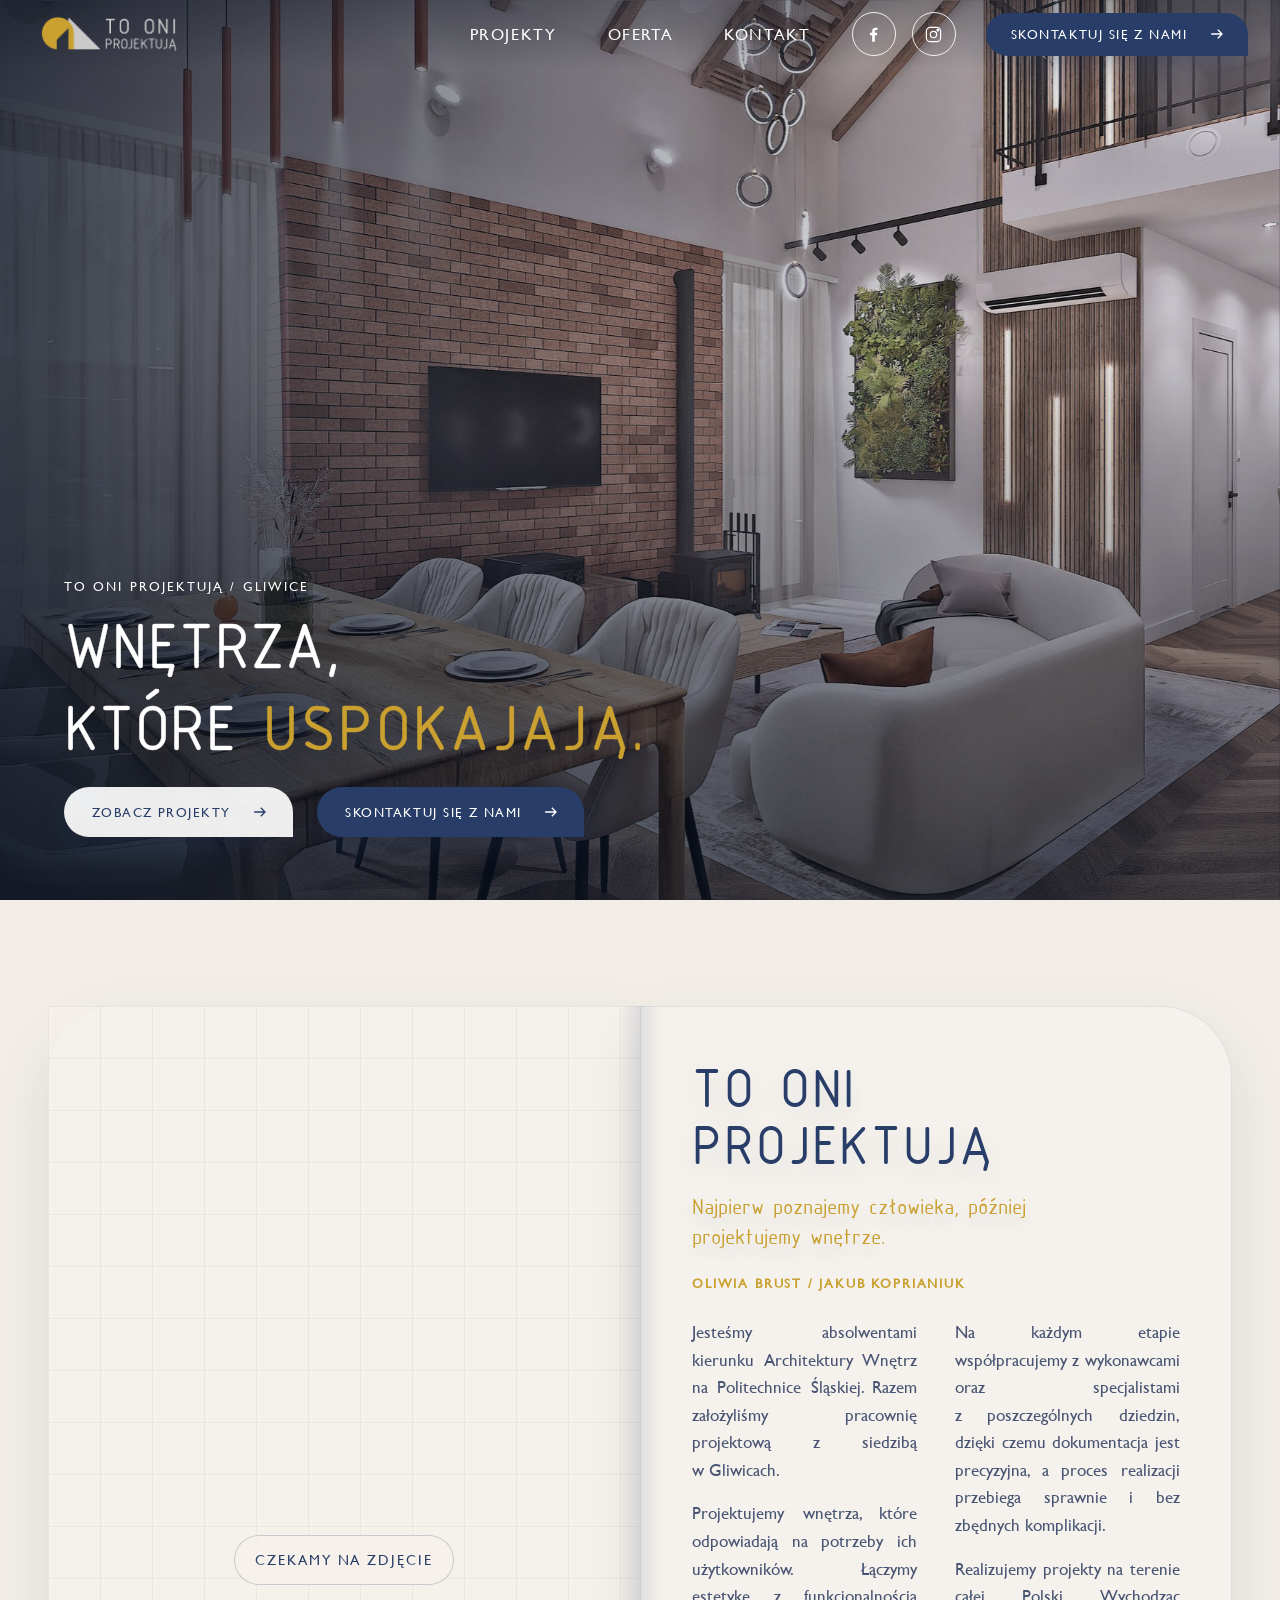
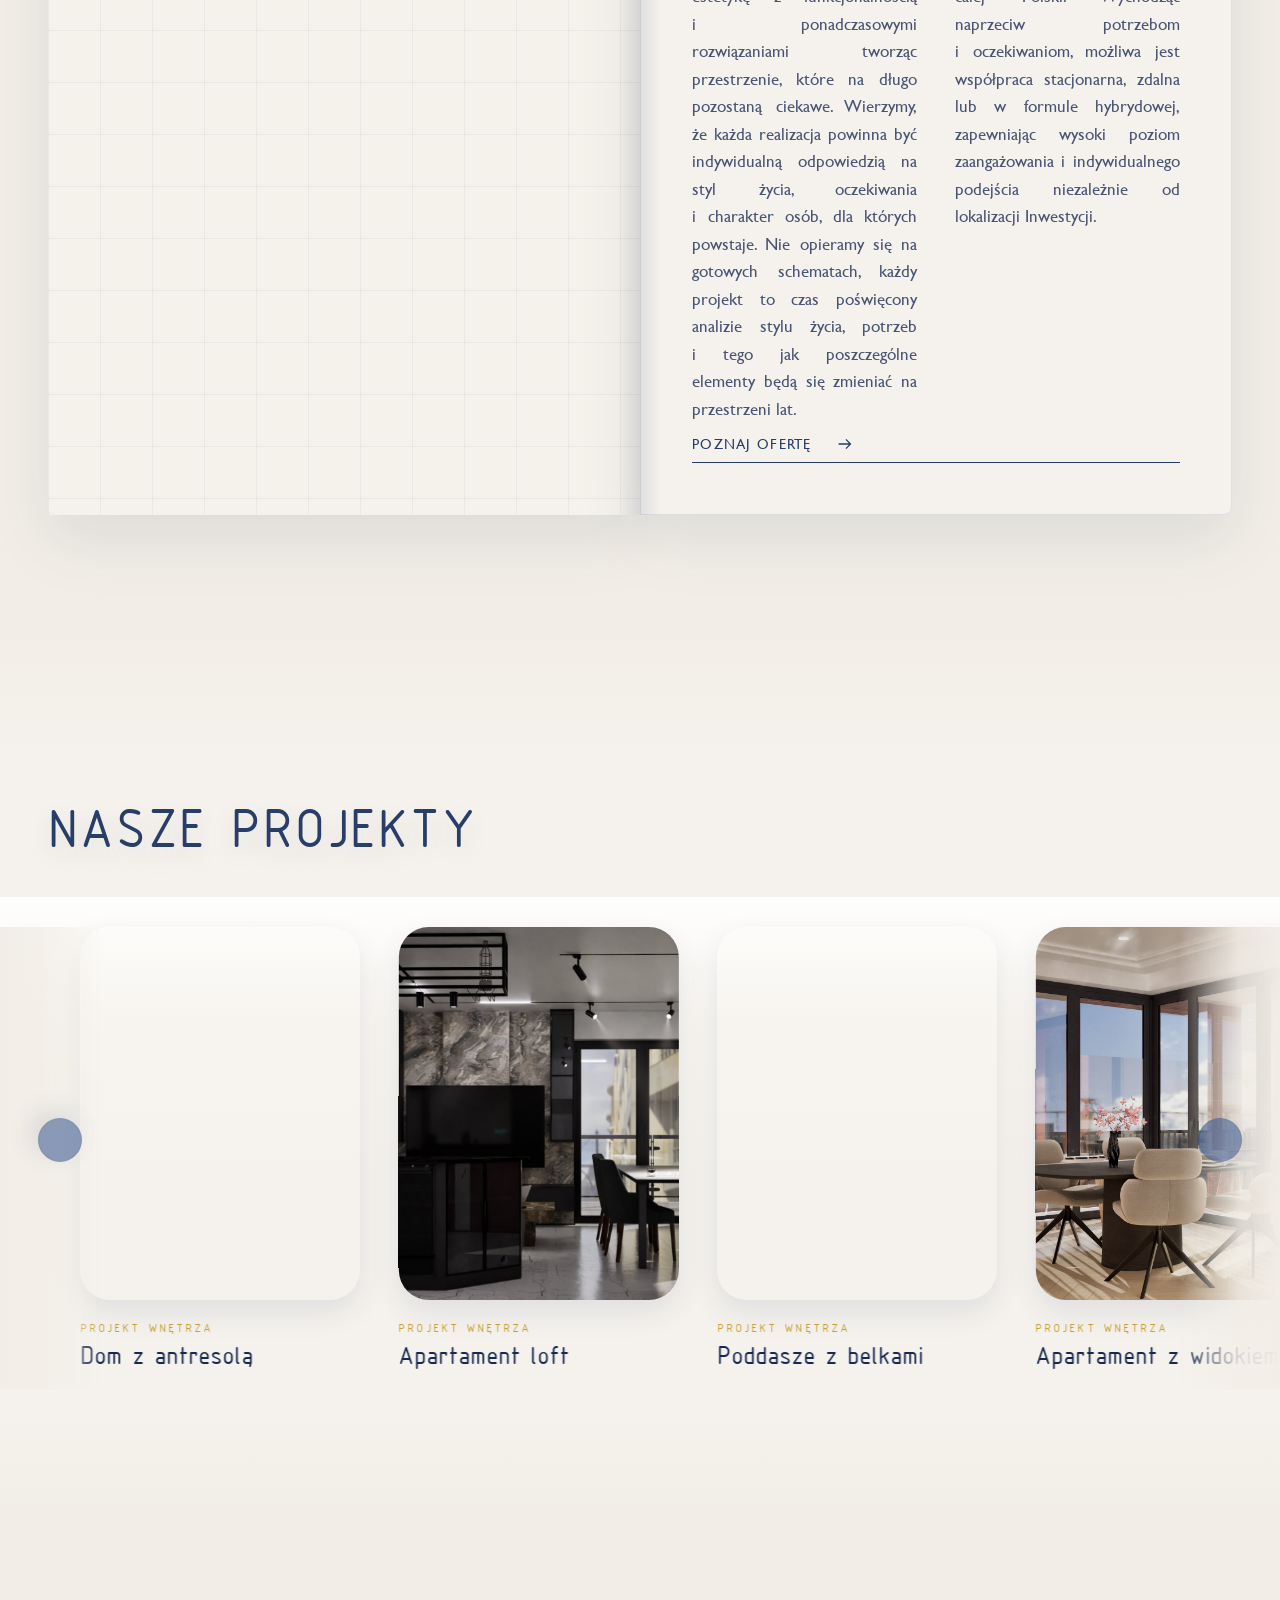
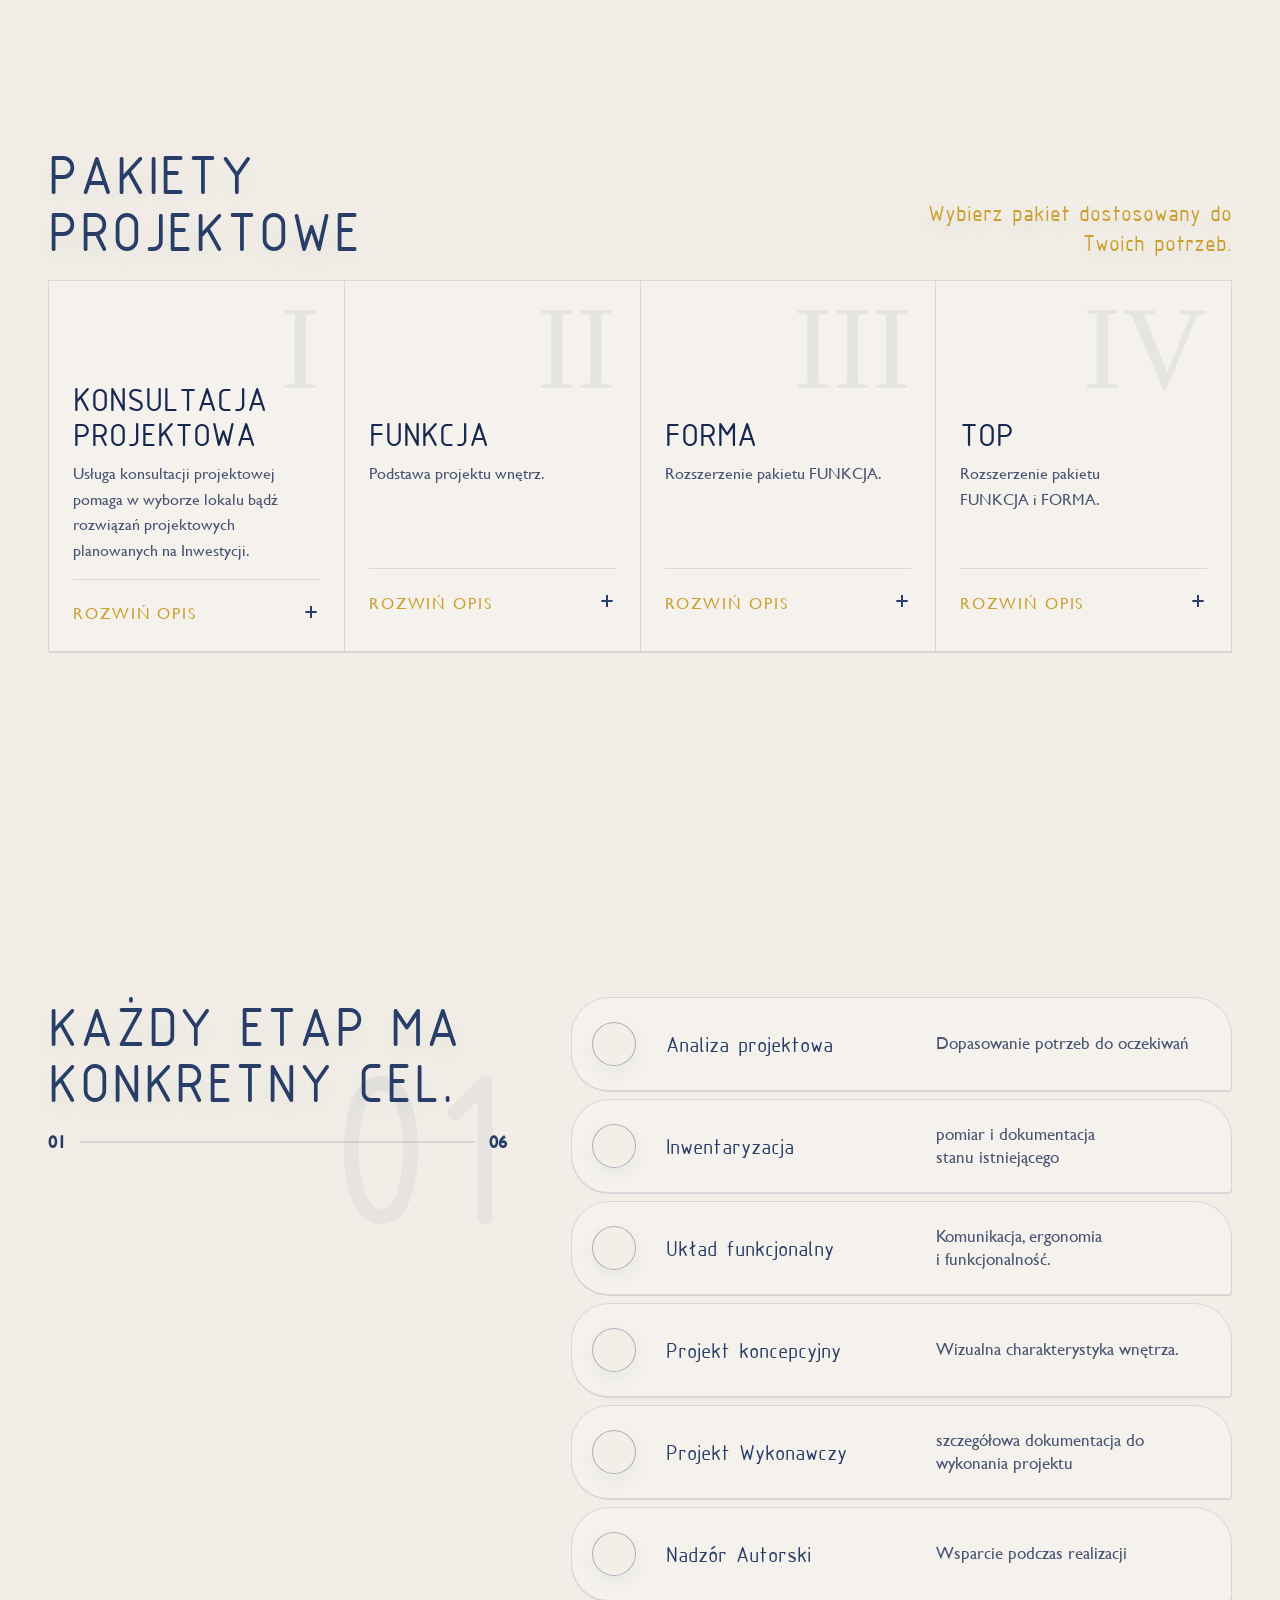
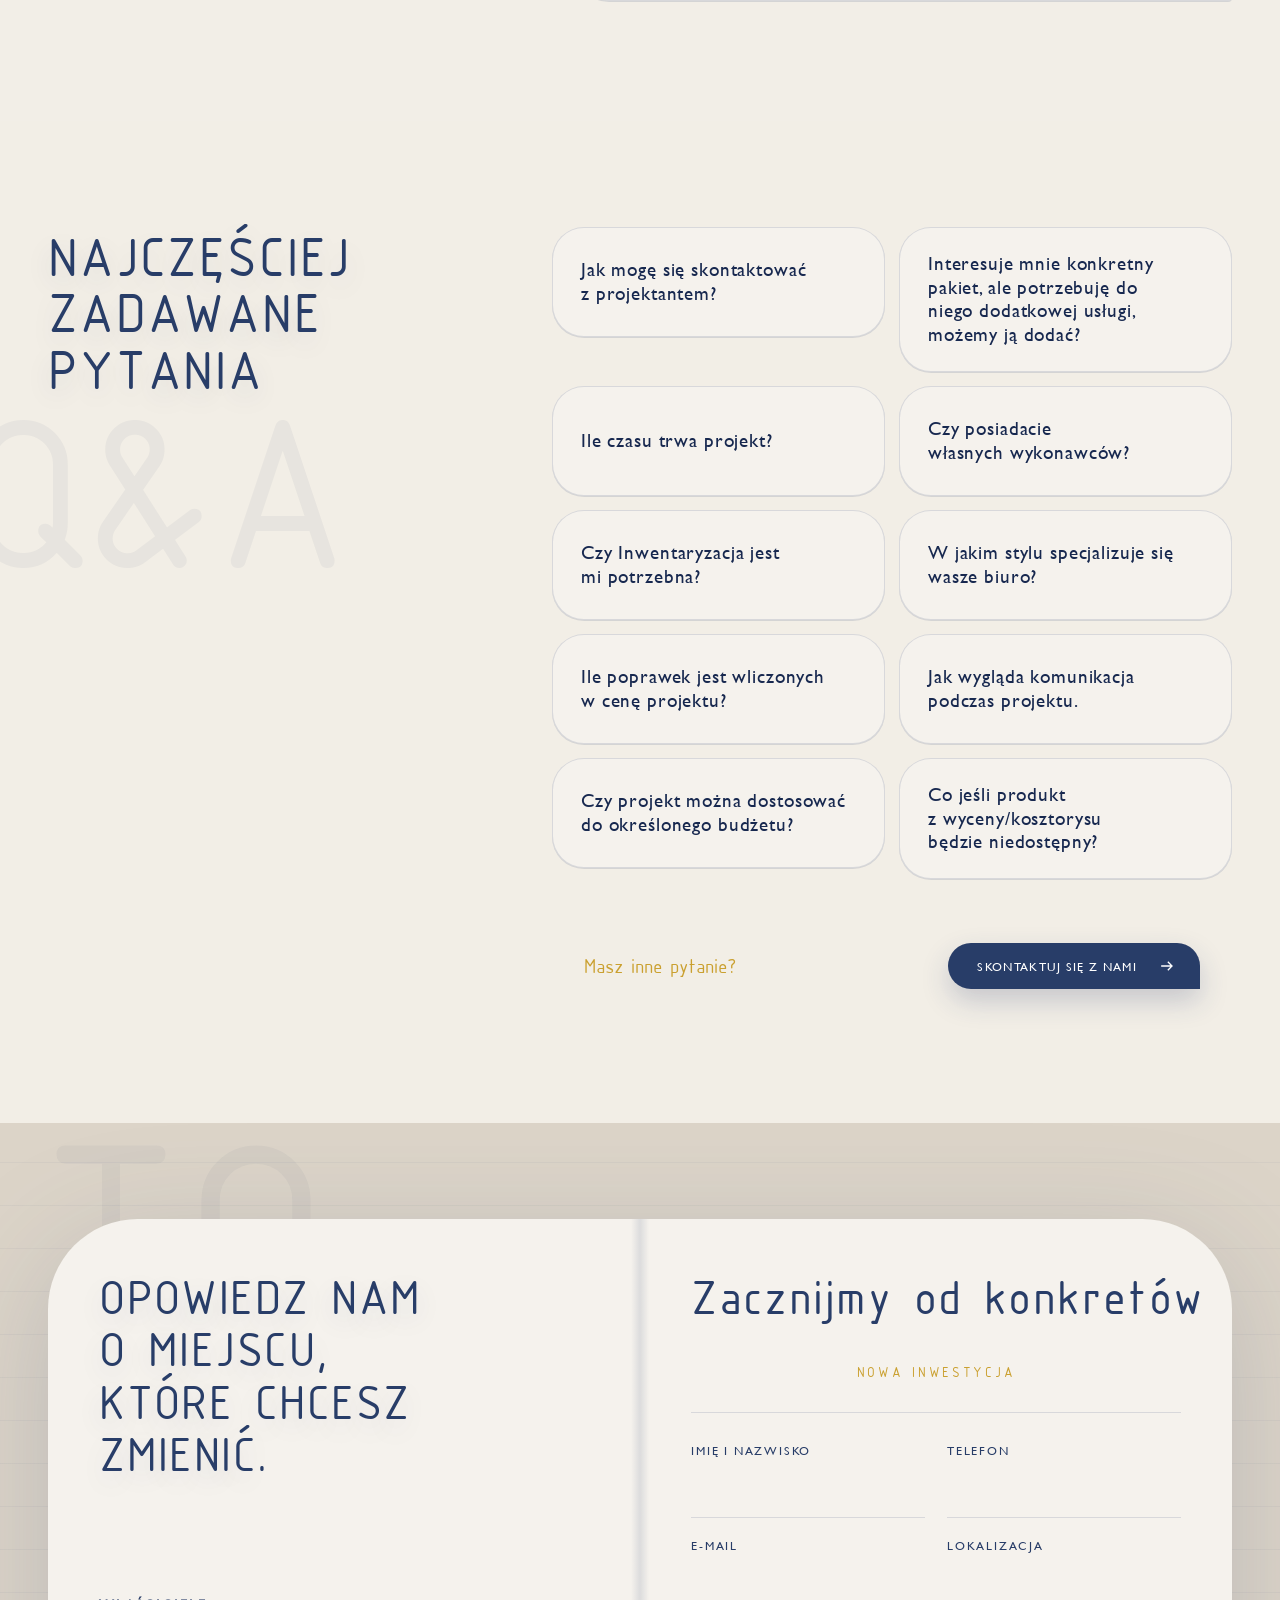
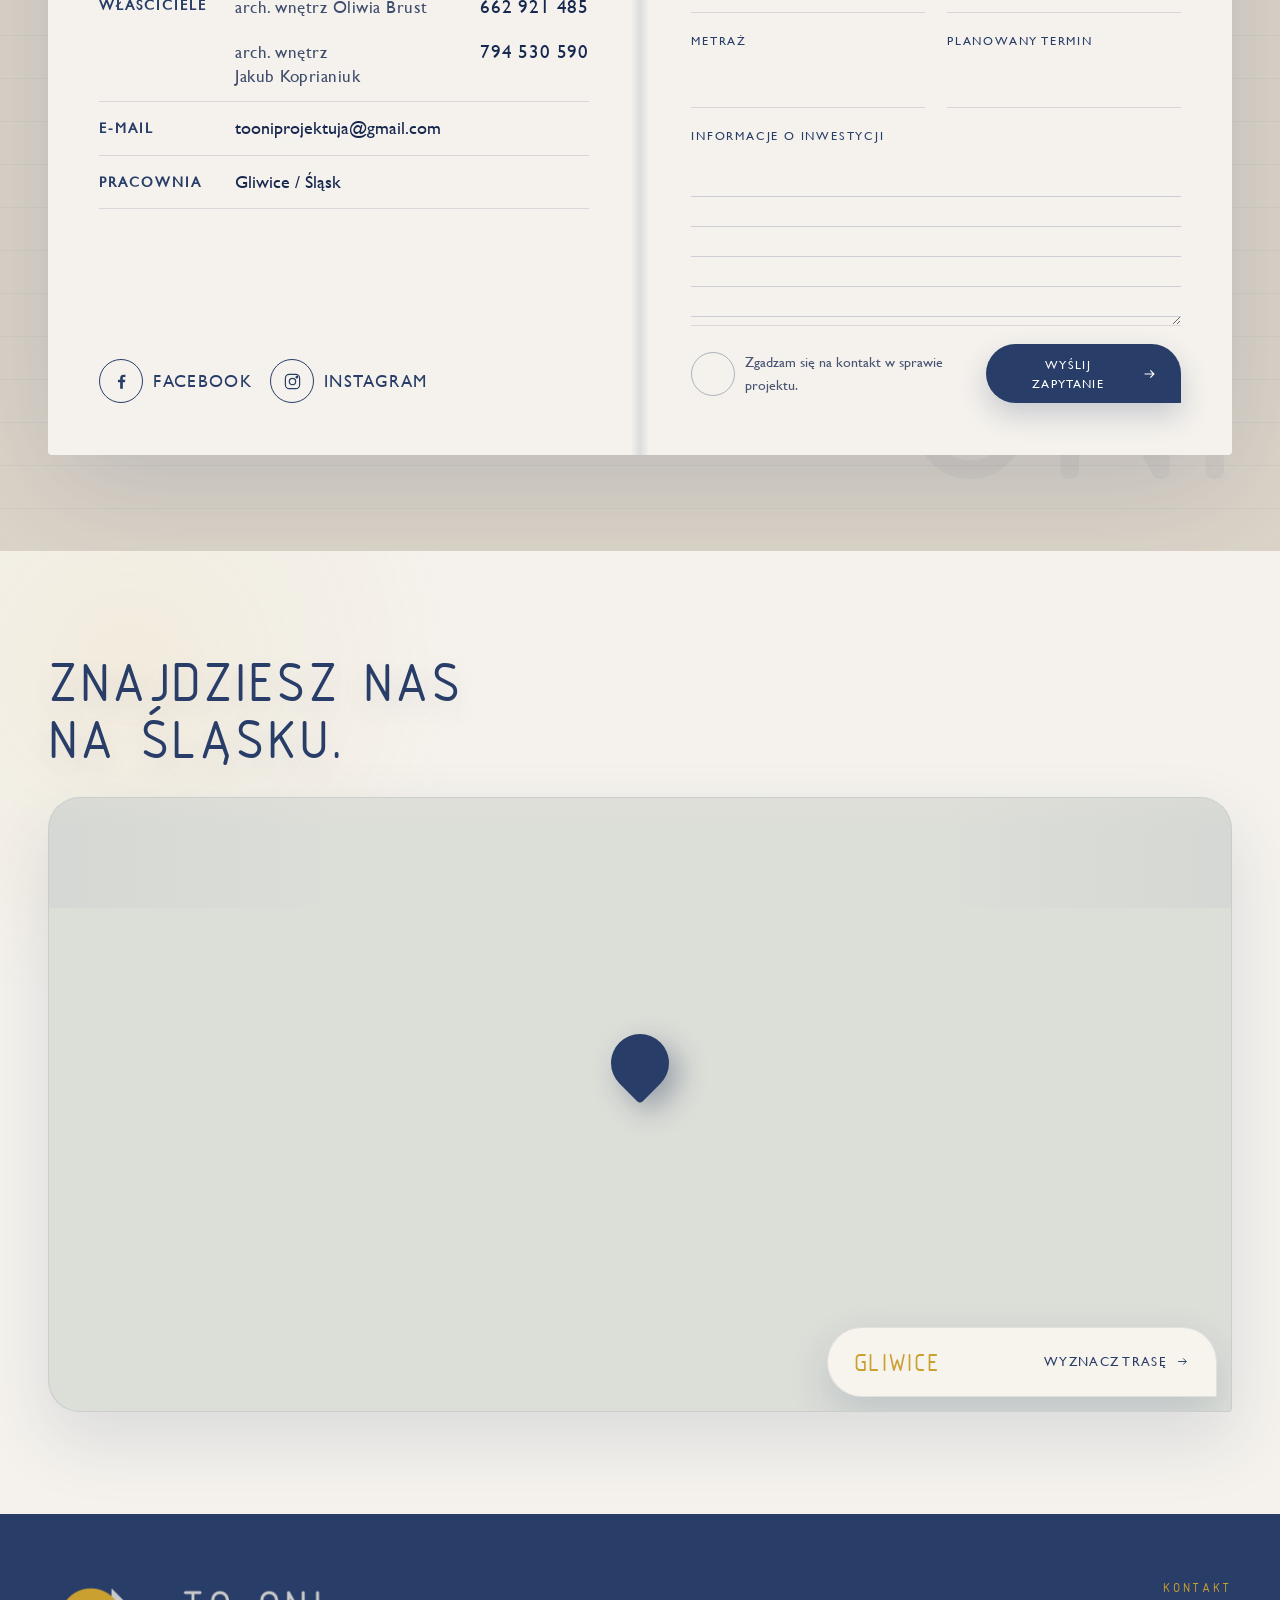
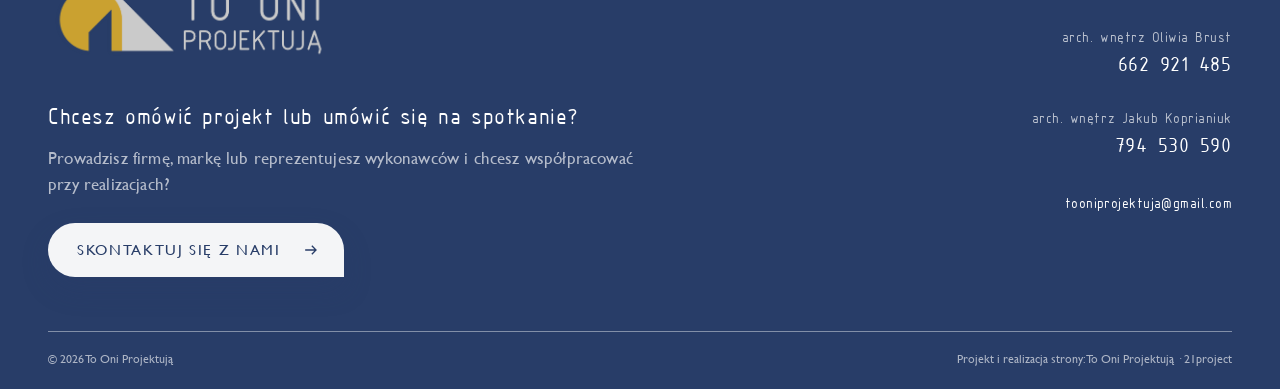
==== commit af55cc3f: "Add files via upload" ====
--- a/index.html
+++ b/index.html
@@ -392,7 +392,7 @@
 <summary>
 <span>II</span>
 <h3>Funkcja</h3>
-<p>Są to rzuty lokalu, podstawa projektu wnętrz, wykonane w oparciu o potrzeby i wytyczne Inwestora.</p>
+<p>Podstawa projektu wnętrz.</p>
 <b>
          Rozwiń opis
          <i>
@@ -400,13 +400,13 @@
          </i>
 </b>
 </summary>
-<div class="package-card__body"><p>Są to rzuty lokalu, podstawa projektu wnętrz, wykonane w oparciu o potrzeby i wytyczne Inwestora, przedstawione w formacie schematu mieszkania i poglądowego rozmieszczenia elementów wyposażenia, bazując na standardowych wymiarach obiektów. Ten element projektu skupia się bezpośrednio na prawidłowym funkcjonowaniu wnętrza i ergonomii, tak aby wnętrza były maksymalnie wygodne i praktyczne w użytkowaniu.</p><div class="package-card__foot"><a class="drop-button drop-button--small" href="oferta.html#porownanie">Zobacz szczegóły pakietu <svg aria-hidden="true"><use href="#icon-arrow"></use></svg></a></div></div>
+<div class="package-card__body"><p>Podstawa projektu wnętrz. Projekt skupia się bezpośrednio na prawidłowym funkcjonowaniu wnętrza i ergonomii, tak aby wnętrza były maksymalnie wygodne i praktyczne w użytkowaniu.</p><div class="package-card__foot"><a class="drop-button drop-button--small" href="oferta.html#porownanie">Zobacz szczegóły pakietu <svg aria-hidden="true"><use href="#icon-arrow"></use></svg></a></div></div>
 </details>
 <details class="package-card panel spotlight reveal">
 <summary>
 <span>III</span>
-<h3>Funkcja i forma</h3>
-<p>Najbardziej popularna opcja, która jest rozszerzeniem funkcji o formę wizualną projektu wnętrz.</p>
+<h3>Forma</h3>
+<p>Rozszerzenie pakietu FUNKCJA.</p>
 <b>
          Rozwiń opis
          <i>
@@ -414,13 +414,13 @@
          </i>
 </b>
 </summary>
-<div class="package-card__body"><p>Najbardziej popularna opcja, która jest rozszerzeniem funkcji o formę wizualną projektu wnętrz. Zakres pakietu obejmuje przygotowanie spójnej aranżacji wnętrz, w tym dobór konkretnych materiałów dostępnych w lokalnych salonach. Elementy estetyczne projektu tworzymy w oparciu o potrzeby i preferencje naszych Inwestorów. Podczas konsultacji wspólnie omawiamy proponowane rozwiązania, przedstawiamy je w modelu 3D, a później na wizualizacjach, wraz z konkretnymi produktami, materiałami i wyposażeniem. Dzięki temu już na etapie projektu można zobaczyć, jak poszczególne elementy współgrają ze sobą i świadomie podejmować kolejne decyzje.</p><p>Dbamy również o możliwość bezpośredniego poznania wybranych materiałów. Uzyskujemy próbki i wzorniki, które pozwalają ocenić kolor, fakturę i charakter materiałów przed dokonaniem ostatecznego wyboru.</p><div class="package-card__foot"><a class="drop-button drop-button--small" href="oferta.html#porownanie">Zobacz szczegóły pakietu <svg aria-hidden="true"><use href="#icon-arrow"></use></svg></a></div></div>
+<div class="package-card__body"><p>Rozszerzenie pakietu FUNKCJA. Zakres pakietu obejmuje przygotowanie spójnej aranżacji wnętrz, dobór konkretnych materiałów i wyposażenia. Rozwiązania projektowe omawiane są na podstawie modelu 3D, a później na wizualizacjach.</p><div class="package-card__foot"><a class="drop-button drop-button--small" href="oferta.html#porownanie">Zobacz szczegóły pakietu <svg aria-hidden="true"><use href="#icon-arrow"></use></svg></a></div></div>
 </details>
 <details class="package-card panel spotlight reveal">
 <summary>
 <span>IV</span>
 <h3>TOP</h3>
-<p>Jest to pełny zakres projektu wnętrz obejmujący zakres pakietu FUNKCJA I FORMA, poszerzony o rysunki wykonawcze dla poszczególnych branż.</p>
+<p>Rozszerzenie pakietu FUNKCJA i FORMA.</p>
 <b>
          Rozwiń opis
          <i>
@@ -428,7 +428,7 @@
          </i>
 </b>
 </summary>
-<div class="package-card__body"><p>Jest to pełny zakres projektu wnętrz obejmujący zakres pakietu FUNKCJA I FORMA, poszerzony o rysunki wykonawcze dla poszczególnych branż. Cała dokumentacja jest przygotowana z dbałością o każdy detal. Już na etapie tworzenia modelu 3D konsultujemy wprowadzane do wnętrz rozwiązania ze specjalistami w danej branży.</p><p>Tym samym częścią pakietu TOP jest koordynacja między wykonawcami, przedstawicielami i salonami a Inwestorem, tak aby realizacja projektu przebiegała bezproblemowo. Zapewniamy również stały kontakt od rozpoczęcia opracowania projektu Inwestycji, aż do dnia zakończenia prac czystych. Chcemy być jak największym wsparciem dla naszych Inwestorów, aby remont nie spędzał snu z powiek.</p><div class="package-card__foot"><a class="drop-button drop-button--small" href="oferta.html#porownanie">Zobacz szczegóły pakietu <svg aria-hidden="true"><use href="#icon-arrow"></use></svg></a></div></div>
+<div class="package-card__body"><p>Rozszerzenie pakietu FUNKCJA i FORMA. Opracowanie dotyczy dokumentacji wykonawczej lokalu, gotowej do przekazania wykonawcom i rozpoczęcia prac remontowych. Wszystkie elementy koordynowane są z branżami wykończenia wnętrz.</p><div class="package-card__foot"><a class="drop-button drop-button--small" href="oferta.html#porownanie">Zobacz szczegóły pakietu <svg aria-hidden="true"><use href="#icon-arrow"></use></svg></a></div></div>
 </details>
 </div>
 </div>
--- a/style.css
+++ b/style.css
@@ -5915,8 +5915,11 @@
   }
 }
 
+/* Kotwiczenie przewijania wlaczone z powrotem: bez niego klikniety etap
+   uciekal spod kursora nawet o 344 px, gdy nad nim zwijal sie poprzedni.
+   Kratka w tle i tak nie skacze, bo body ma background-attachment: fixed. */
 .process {
-  overflow-anchor: none;
+  overflow-anchor: auto;
 }
 
 /* Dłuższe teksty: ładniejsze łamanie także zanim wykona się JS typography fix. */
@@ -8767,3 +8770,35 @@
 .consent > span {
   font-size: 14px !important;
 }
+
+
+/* =========================================================
+   KOREKTA KLIENTA — 06.09.2026 / pakiety na landing page
+   ========================================================= */
+
+/* Wszystkie opisy w kaflach zaczynają się na tej samej wysokości. */
+.home .packages .package-card h3 {
+  min-height: 2.2em !important;
+  margin-bottom: 8px !important;
+}
+
+.home .packages .package-card summary p {
+  margin-top: 0 !important;
+}
+
+/* Mniejsza interlinia przy ewentualnych listach z myślnikami oraz
+   ciaśniejsze odstępy między podnagłówkami w rozwinięciu. */
+.home .packages .package-card__body li {
+  padding-top: 2px !important;
+  padding-bottom: 2px !important;
+  line-height: 1.42 !important;
+}
+
+.home .packages .package-card__body h4:not(:first-child),
+.home .packages .package-card__body > p + h4 {
+  margin-top: 18px !important;
+}
+
+.home .packages .package-card__body h4 {
+  margin-bottom: 8px !important;
+}
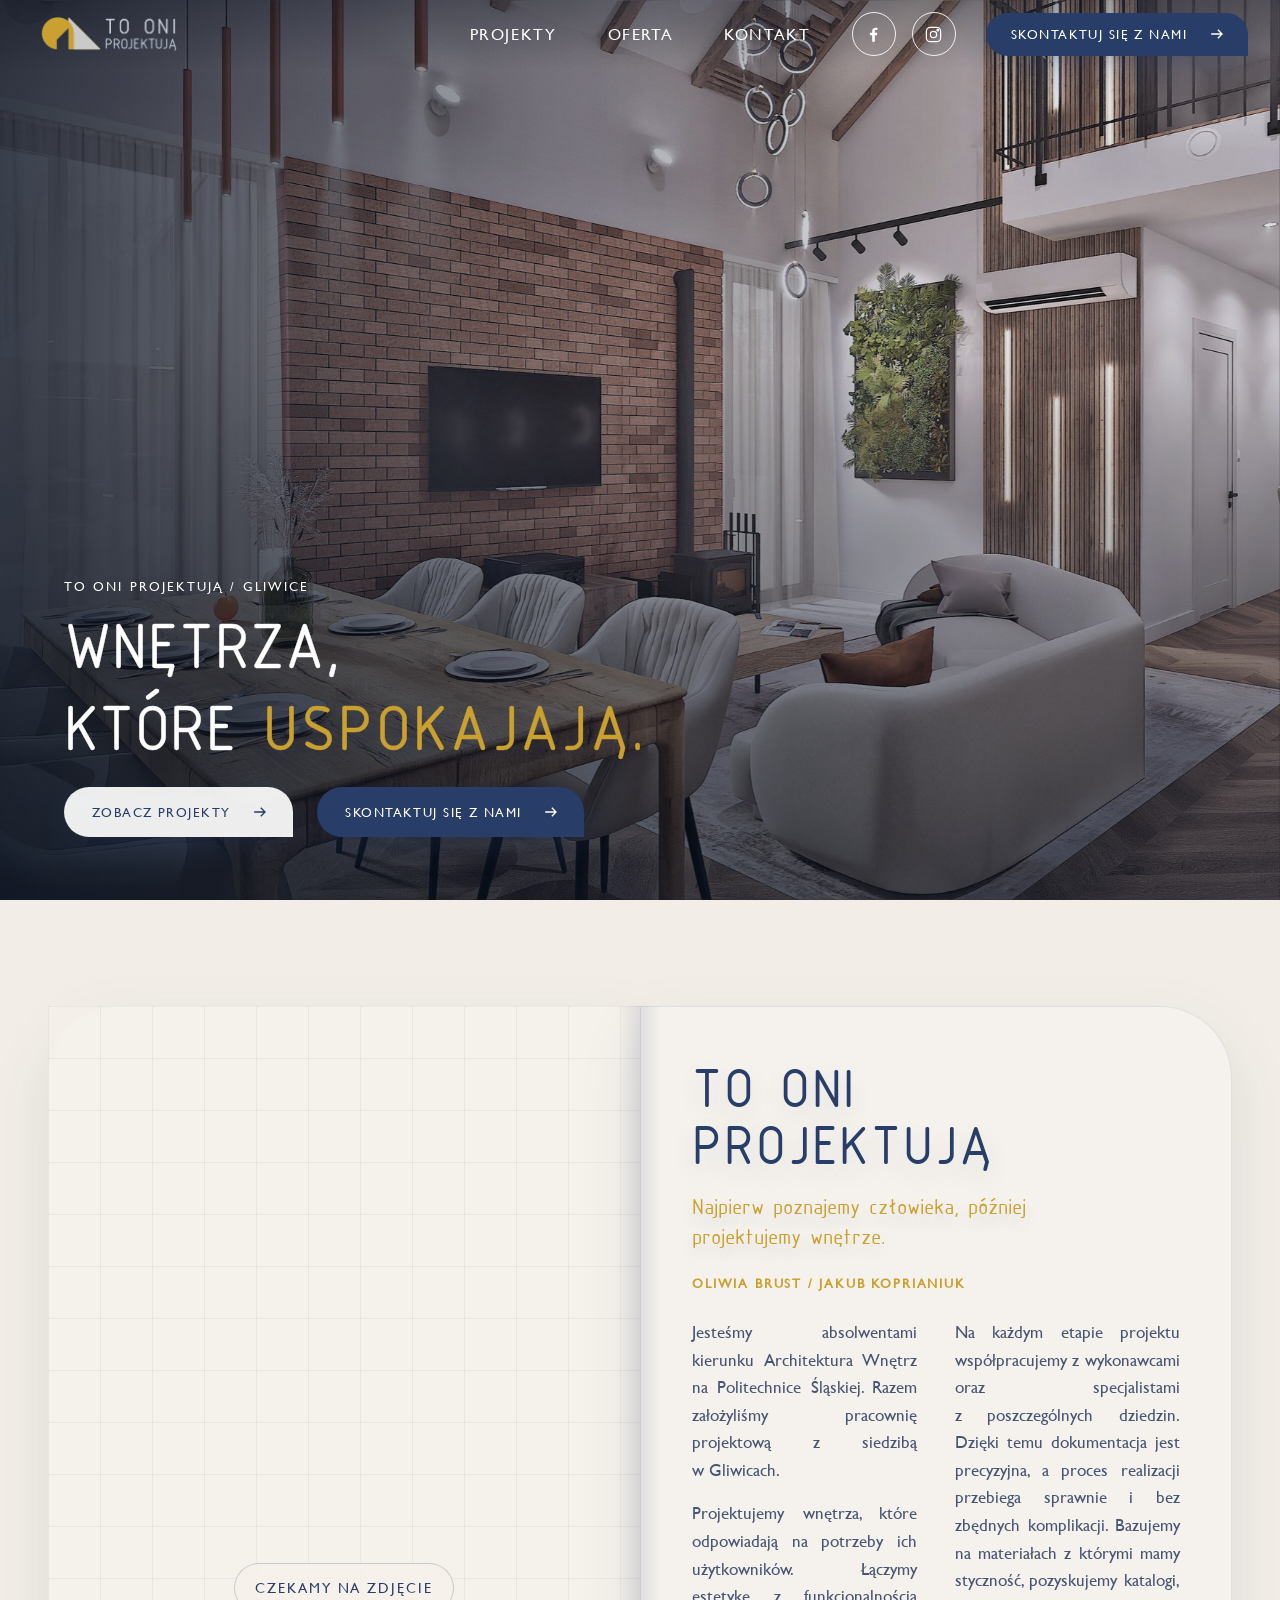
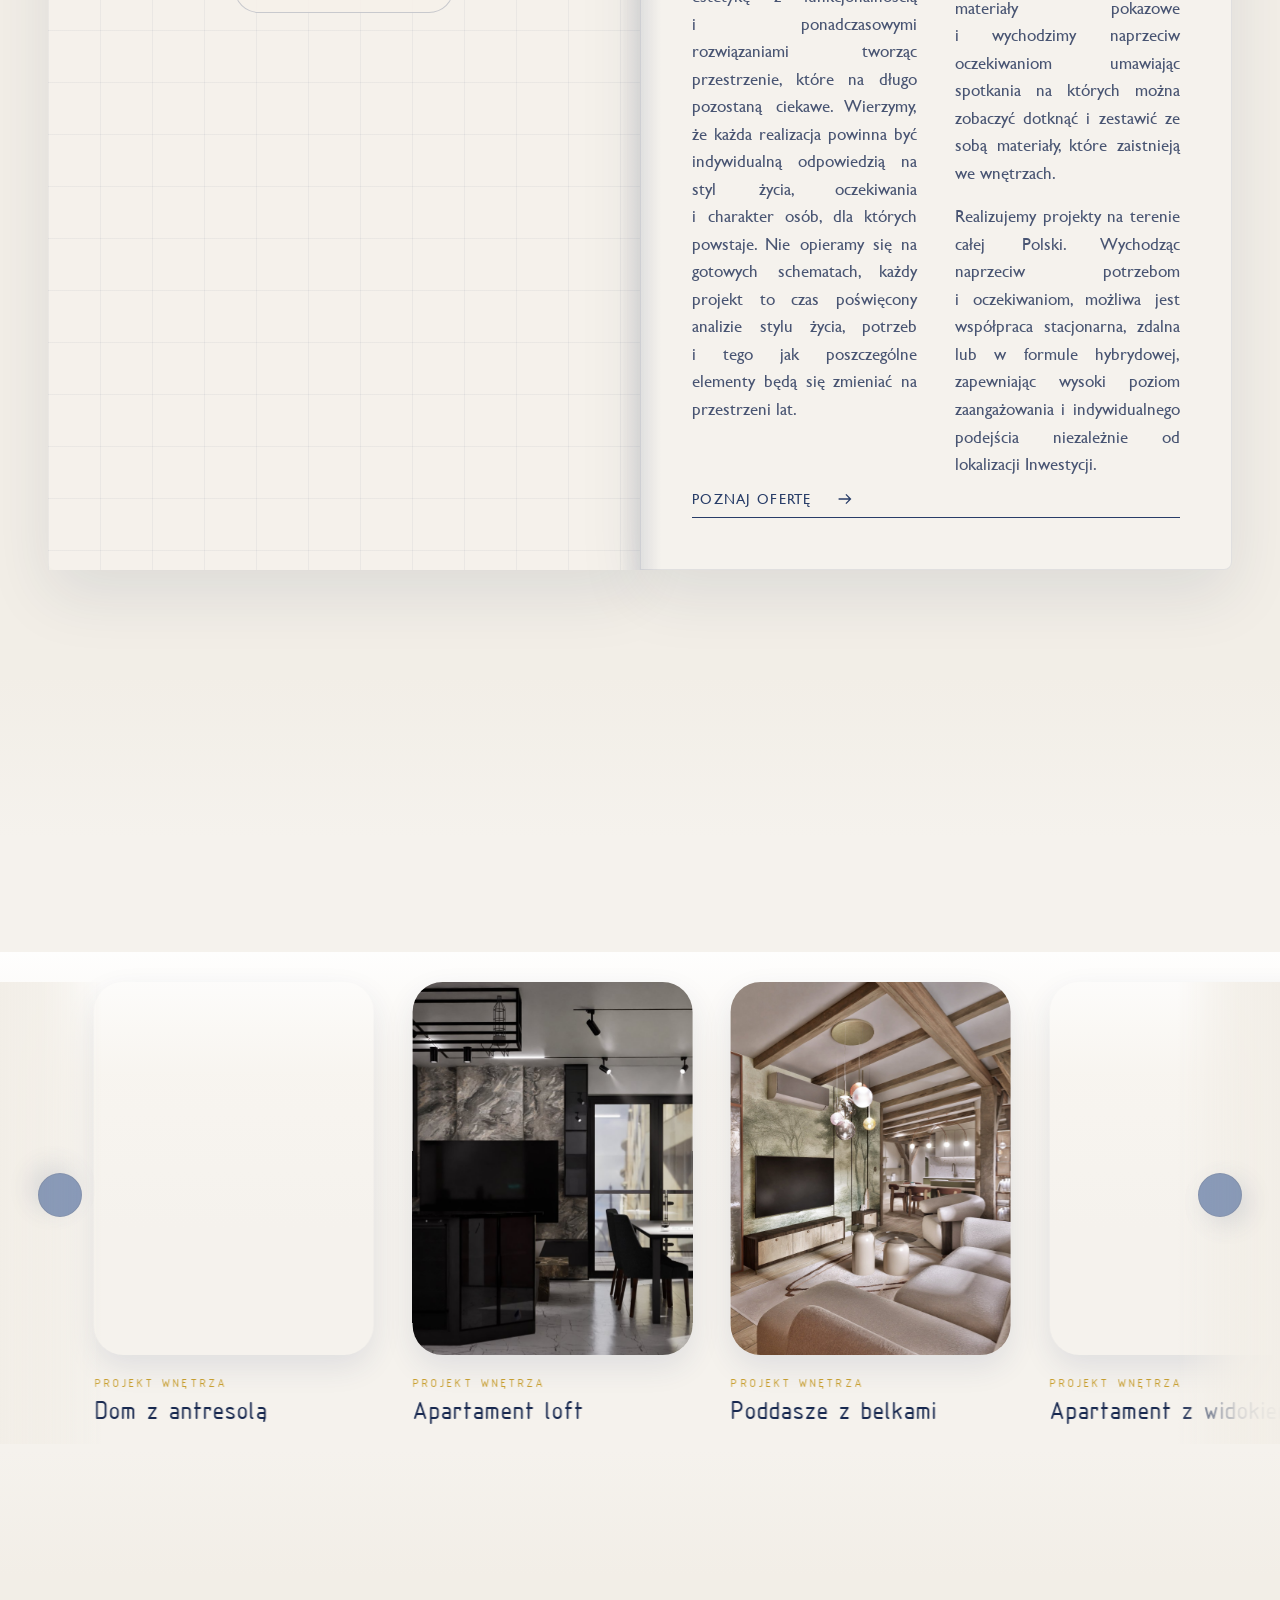
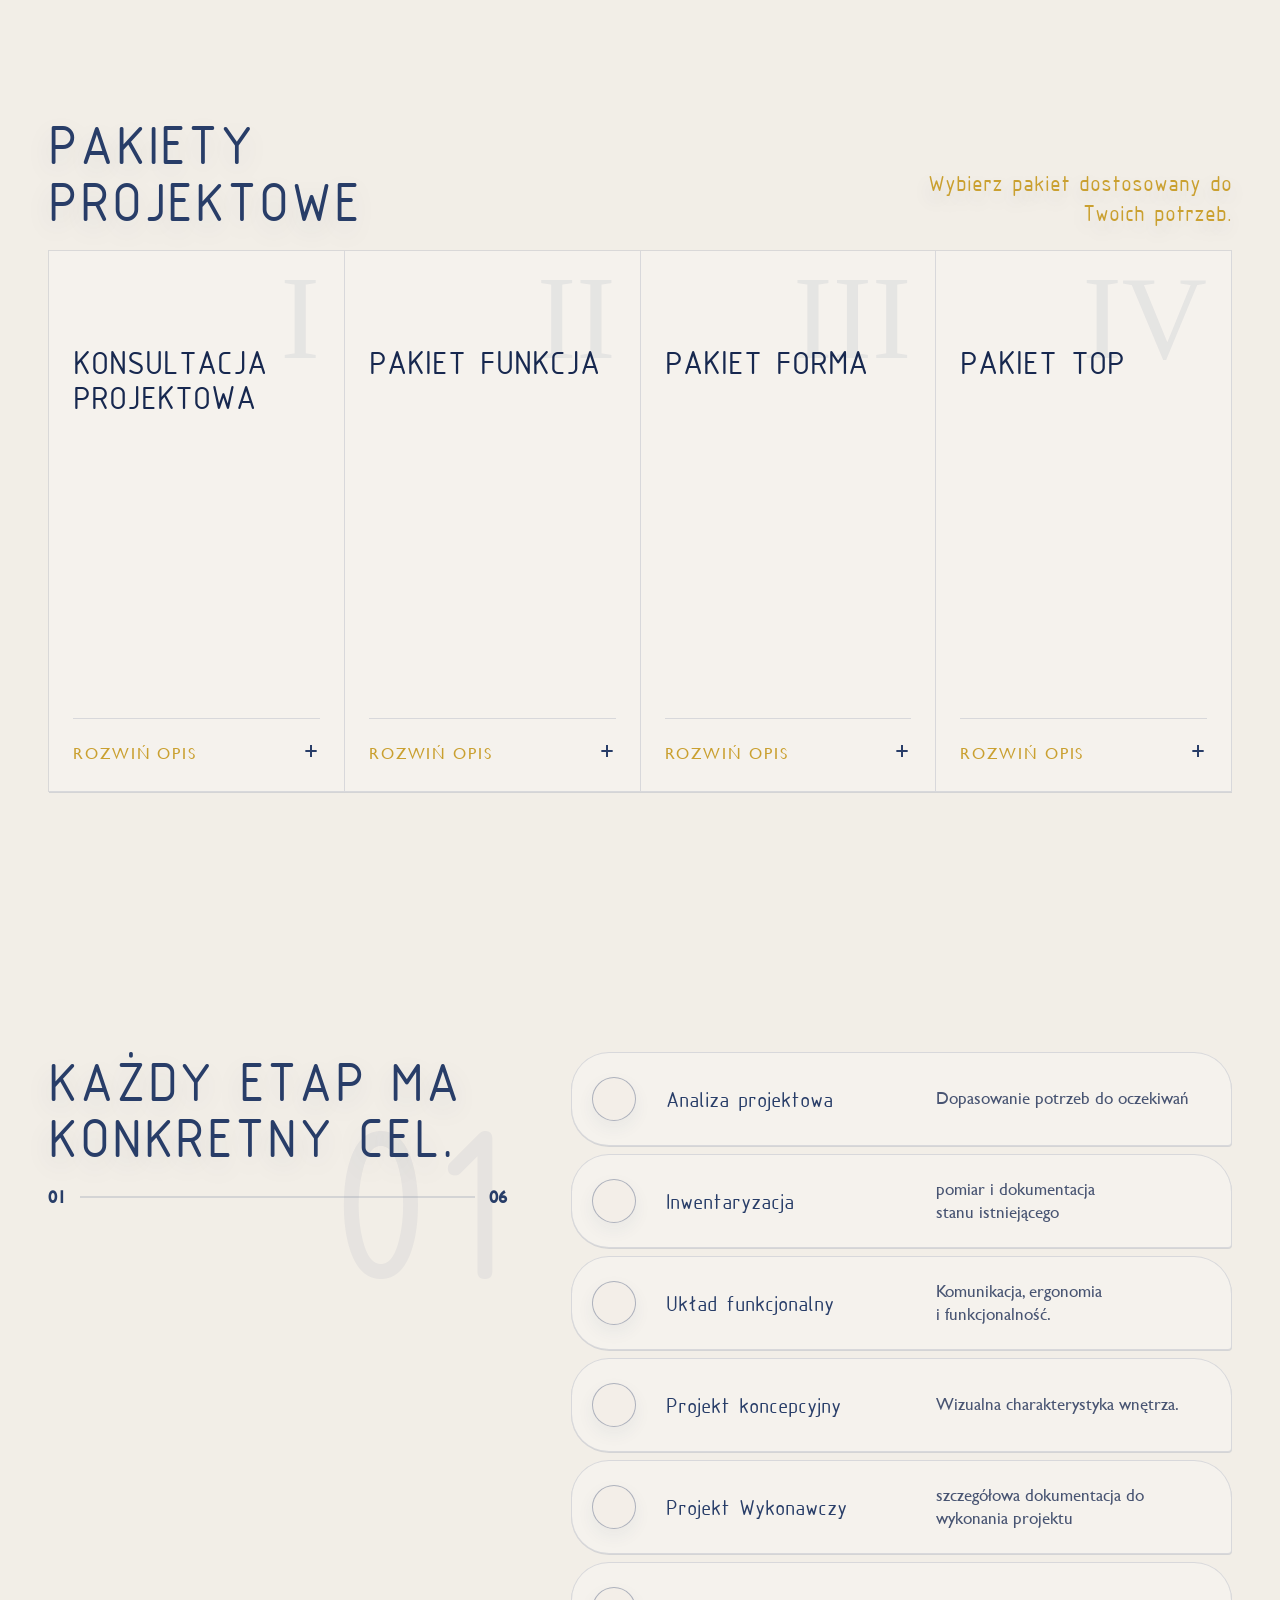
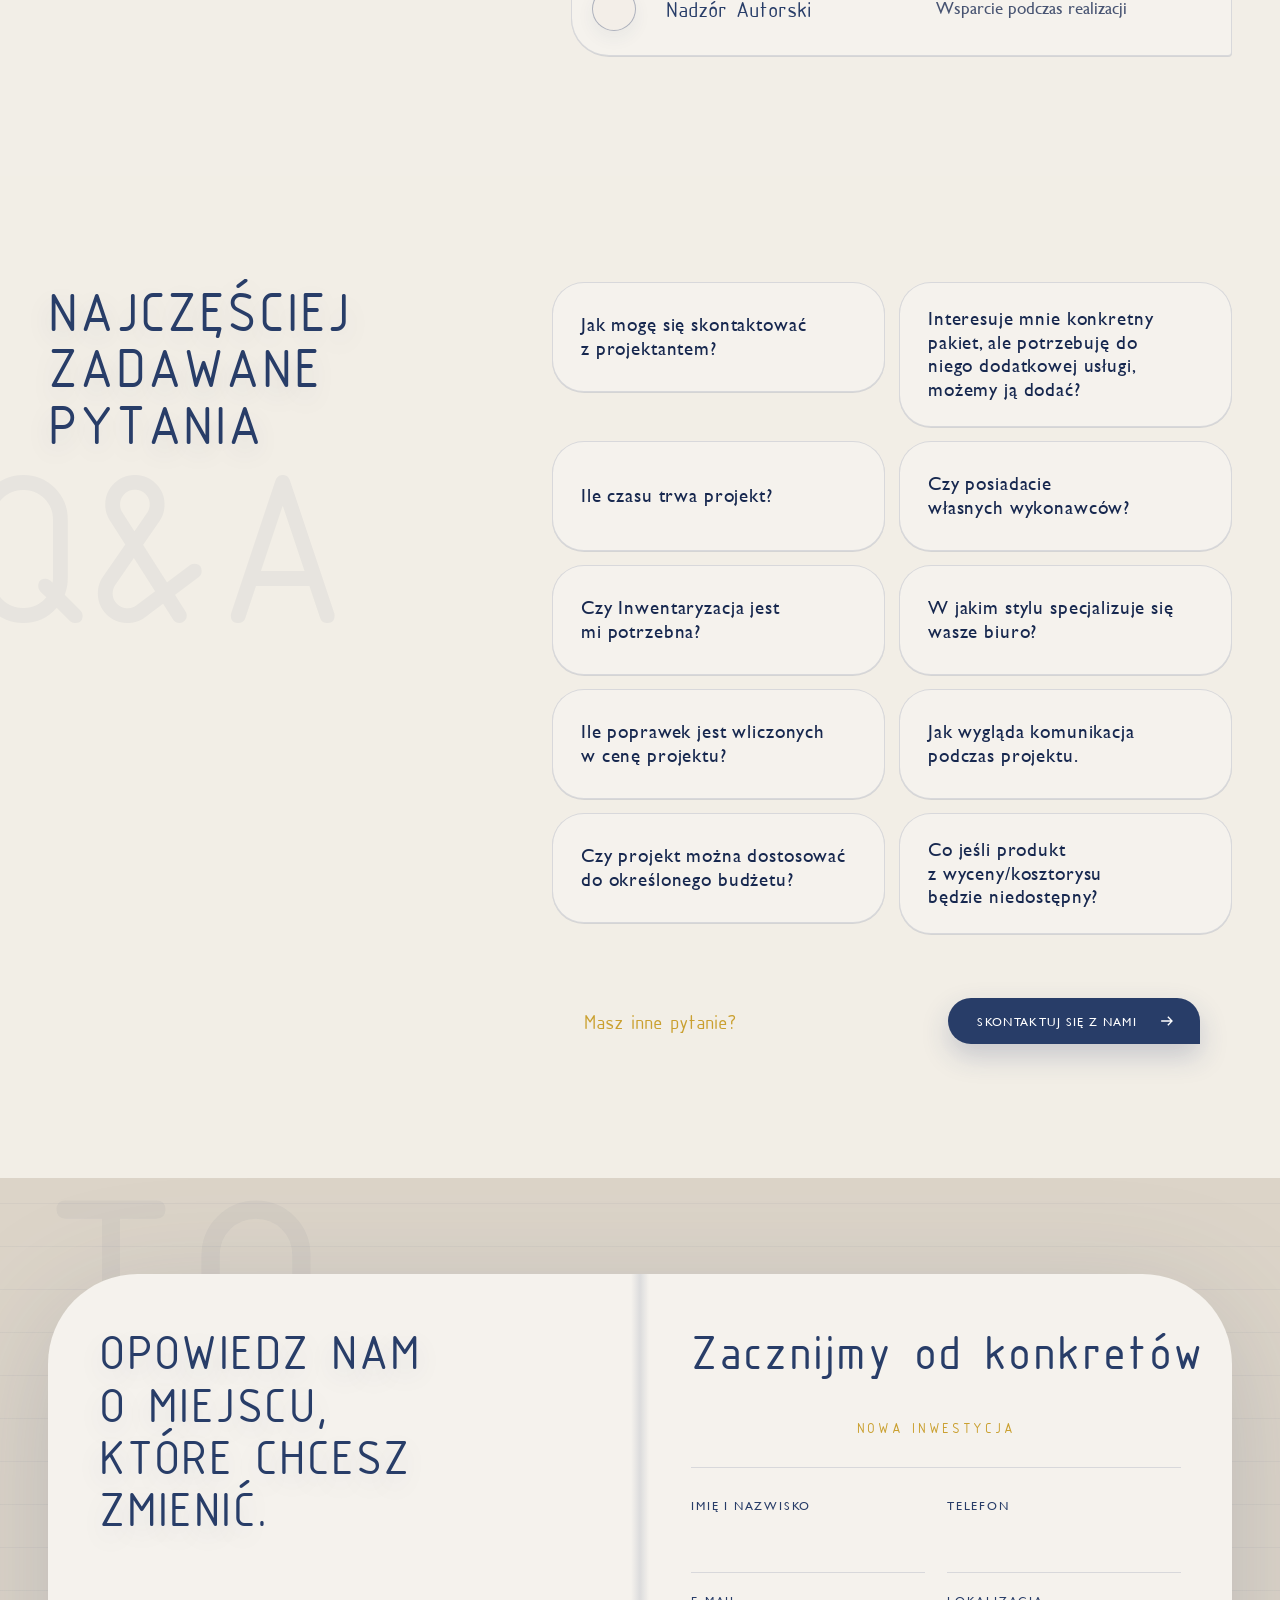
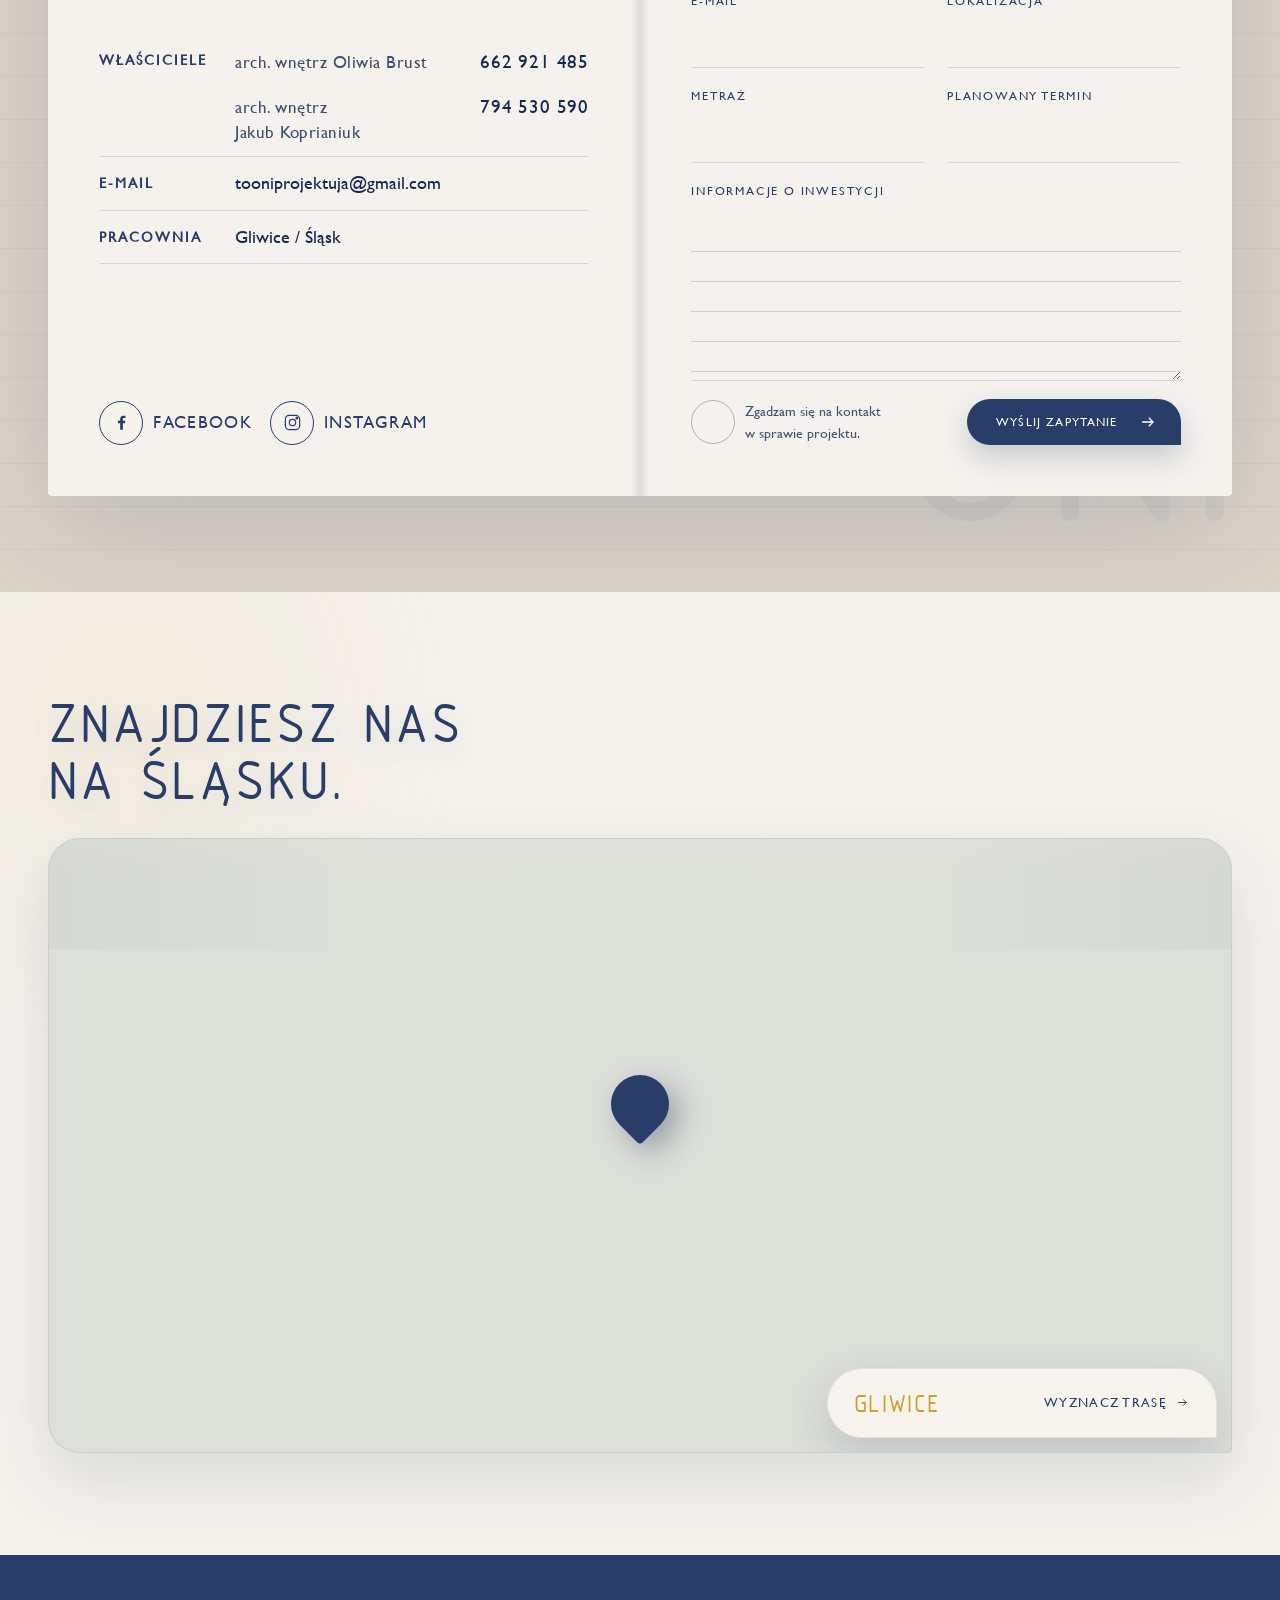
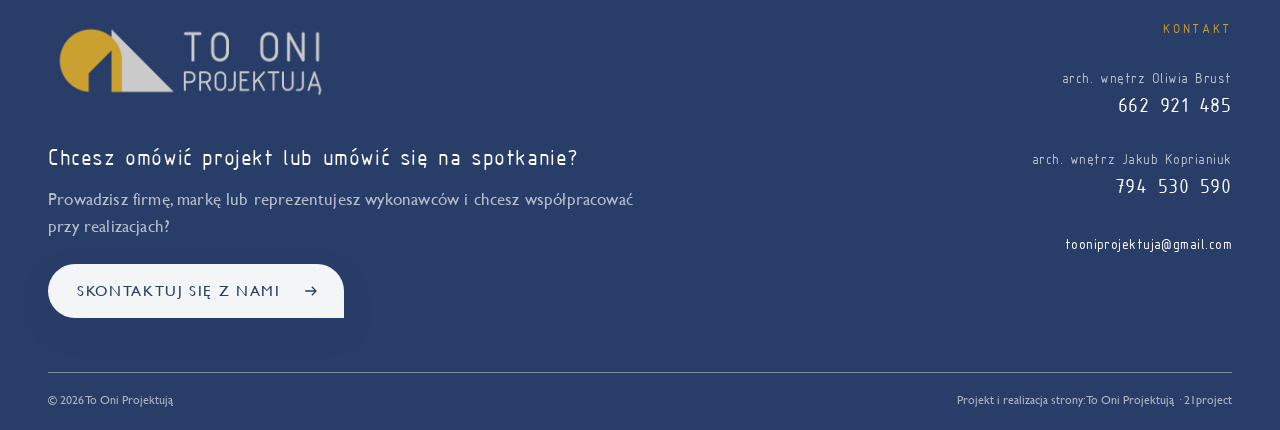
==== commit 740543a4: "Wprowadź poprawki klienta: index.html" ====
--- a/index.html
+++ b/index.html
@@ -157,7 +157,7 @@
 <div class="about__copy panel reveal">
 <h2>To Oni Projektują</h2>
 <p class="section-quote">Najpierw poznajemy człowieka, później projektujemy wnętrze.</p><p class="about__names">Oliwia Brust  /  Jakub Koprianiuk</p>
-<div class="rich-copy"><p>Jesteśmy absolwentami kierunku Architektury Wnętrz na Politechnice Śląskiej. Razem założyliśmy pracownię projektową z siedzibą w Gliwicach.</p><p>Projektujemy wnętrza, które odpowiadają na potrzeby ich użytkowników. Łączymy estetykę z funkcjonalnością i ponadczasowymi rozwiązaniami tworząc przestrzenie, które na długo pozostaną ciekawe. Wierzymy, że każda realizacja powinna być indywidualną odpowiedzią na styl życia, oczekiwania i charakter osób, dla których powstaje. Nie opieramy się na gotowych schematach, każdy projekt to czas poświęcony analizie stylu życia, potrzeb i tego jak poszczególne elementy będą się zmieniać na przestrzeni lat.</p><p>Na każdym etapie współpracujemy z wykonawcami oraz specjalistami z poszczególnych dziedzin, dzięki czemu dokumentacja jest precyzyjna, a proces realizacji przebiega sprawnie i bez zbędnych komplikacji.</p><p>Realizujemy projekty na terenie całej Polski. Wychodząc naprzeciw potrzebom i oczekiwaniom, możliwa jest współpraca stacjonarna, zdalna lub w formule hybrydowej, zapewniając wysoki poziom zaangażowania i indywidualnego podejścia niezależnie od lokalizacji Inwestycji.</p></div>
+<div class="rich-copy"><div><p>Jesteśmy absolwentami kierunku Architektura Wnętrz na Politechnice Śląskiej. Razem założyliśmy pracownię projektową z siedzibą w Gliwicach.</p><p>Projektujemy wnętrza, które odpowiadają na potrzeby ich użytkowników. Łączymy estetykę z funkcjonalnością i ponadczasowymi rozwiązaniami tworząc przestrzenie, które na długo pozostaną ciekawe. Wierzymy, że każda realizacja powinna być indywidualną odpowiedzią na styl życia, oczekiwania i charakter osób, dla których powstaje. Nie opieramy się na gotowych schematach, każdy projekt to czas poświęcony analizie stylu życia, potrzeb i tego jak poszczególne elementy będą się zmieniać na przestrzeni lat.</p></div><div><p>Na każdym etapie projektu współpracujemy z wykonawcami oraz specjalistami z poszczególnych dziedzin. Dzięki temu dokumentacja jest precyzyjna, a proces realizacji przebiega sprawnie i bez zbędnych komplikacji. Bazujemy na materiałach z którymi mamy styczność, pozyskujemy katalogi, materiały pokazowe i wychodzimy naprzeciw oczekiwaniom umawiając spotkania na których można zobaczyć dotknąć i zestawić ze sobą materiały, które zaistnieją we wnętrzach.</p><p>Realizujemy projekty na terenie całej Polski. Wychodząc naprzeciw potrzebom i oczekiwaniom, możliwa jest współpraca stacjonarna, zdalna lub w formule hybrydowej, zapewniając wysoki poziom zaangażowania i indywidualnego podejścia niezależnie od lokalizacji Inwestycji.</p></div></div>
 <a class="line-link" href="oferta.html">
        Poznaj ofertę
        <svg>
@@ -338,23 +338,7 @@
          Mieszkanie z jodełką
         </h3>
 </article>
-<article class="project-card" data-category="PROJEKT WNĘTRZA" data-description="Spokojne, beżowe mieszkanie zostało utrzymane w miękkiej, niemal monochromatycznej palecie. Jasne zabudowy, naturalne drewno i ciepłe światło porządkują niewielką przestrzeń, a czarne linie oświetlenia dodają jej nowoczesnego rytmu. Funkcjonalne rozwiązania w kuchni, gabinecie i łazience pozostają dyskretne i spójne z minimalistycznym charakterem całości." data-focus="50% 50%" data-gallery="10_Mieszkanie-bezowe_00_GLOWNE.jpg,10_Mieszkanie-bezowe_01.jpg,10_Mieszkanie-bezowe_02.jpg,10_Mieszkanie-bezowe_03.jpg,10_Mieszkanie-bezowe_04.jpg,10_Mieszkanie-bezowe_05.jpg,10_Mieszkanie-bezowe_06.jpg,10_Mieszkanie-bezowe_07.jpg" data-gallery-alts="salon z otwartą kuchnią|beżowy salon przy oknie|sypialnia w ciepłych beżach|kompaktowa jasna kuchnia|jadalnia w beżowej wnęce|gabinet z miejscem do pracy|jasny korytarz|łazienka z pralnią" data-image="10_Mieszkanie-bezowe_00_GLOWNE.jpg" data-project-card="" data-title="Mieszkanie beżowe">
-<button aria-label="Otwórz projekt Mieszkanie beżowe" type="button">
-<img alt="Mieszkanie beżowe - salon z otwartą kuchnią" decoding="async" loading="lazy" src="10_Mieszkanie-bezowe_00_GLOWNE.jpg"/>
-<span aria-hidden="true" class="project-card__label-top">
-          TOP
-         </span>
-<span class="project-card__top">
-          TO ONI PROJEKTUJĄ
-         </span>
-</button>
-<p>
-         Projekt wnętrza
-        </p>
-<h3>
-         Mieszkanie beżowe
-        </h3>
-</article>
+
 </div>
 </div>
 <button aria-label="Następne projekty" class="slider-arrow slider-arrow--next" data-project-next="" type="button">
@@ -378,7 +362,6 @@
 <summary>
 <span>I</span>
 <h3>Konsultacja projektowa</h3>
-<p>Usługa konsultacji projektowej pomaga w wyborze lokalu bądź rozwiązań projektowych planowanych na Inwestycji.</p>
 <b>
          Rozwiń opis
          <i>
@@ -386,13 +369,12 @@
          </i>
 </b>
 </summary>
-<div class="package-card__body"><p>Usługa konsultacji projektowej pomaga w wyborze lokalu bądź rozwiązań projektowych planowanych na Inwestycji. Są to spotkania, na których analizujemy wady, zalety i możliwości Inwestycji, tak aby przyszła realizacja jak najlepiej odzwierciedlała oczekiwania Inwestora.</p><div class="package-card__foot"><a class="drop-button drop-button--small" href="oferta.html#porownanie">Zobacz szczegóły pakietu <svg aria-hidden="true"><use href="#icon-arrow"></use></svg></a></div></div>
+<div class="package-card__body"><p>Usługa konsultacji projektowej pomaga w wyborze lokalu bądź rozwiązań projektowych planowanych na Inwestycji. Są to spotkania, na których analizujemy wady, zalety i możliwości Inwestycji, tak aby przyszła realizacja jak najlepiej odzwierciedlała oczekiwania Inwestora.</p><h4>Pakiet obejmuje</h4><ul><li>Analizę lokalu</li><li>Analizę planów Inwestycyjnych</li><li>Zalecenia i wskazówki projektowe</li></ul><h4>Otrzymujesz</h4><ul><li>Sugerowane rozwiązania projektowe</li><li>Odnośniki do omawianych materiałów i wyposażenia</li></ul><div class="package-card__foot"><a class="drop-button drop-button--small" href="oferta.html#porownanie">Zobacz szczegóły pakietu <svg aria-hidden="true"><use href="#icon-arrow"></use></svg></a></div></div>
 </details>
 <details class="package-card panel spotlight reveal">
 <summary>
 <span>II</span>
-<h3>Funkcja</h3>
-<p>Podstawa projektu wnętrz.</p>
+<h3>Pakiet Funkcja</h3>
 <b>
          Rozwiń opis
          <i>
@@ -400,13 +382,12 @@
          </i>
 </b>
 </summary>
-<div class="package-card__body"><p>Podstawa projektu wnętrz. Projekt skupia się bezpośrednio na prawidłowym funkcjonowaniu wnętrza i ergonomii, tak aby wnętrza były maksymalnie wygodne i praktyczne w użytkowaniu.</p><div class="package-card__foot"><a class="drop-button drop-button--small" href="oferta.html#porownanie">Zobacz szczegóły pakietu <svg aria-hidden="true"><use href="#icon-arrow"></use></svg></a></div></div>
+<div class="package-card__body"><p>Podstawa projektu wnętrz. Projekt skupia się bezpośrednio na prawidłowym funkcjonowaniu wnętrza i ergonomii, tak aby wnętrza były maksymalnie wygodne i praktyczne w użytkowaniu.</p><h4>Pakiet obejmuje</h4><ul><li>Rzut układu funkcjonalnego</li><li>Analizę funkcjonalną</li><li>Konsultacje online</li><li>Uwzględnia 2 korekty</li></ul><h4>Otrzymujesz</h4><ul><li>Rzut układu funkcjonalnego</li><li>Analizę funkcjonalną</li><li>Notatki ze spotkań</li></ul><div class="package-card__foot"><a class="drop-button drop-button--small" href="oferta.html#porownanie">Zobacz szczegóły pakietu <svg aria-hidden="true"><use href="#icon-arrow"></use></svg></a></div></div>
 </details>
 <details class="package-card panel spotlight reveal">
 <summary>
 <span>III</span>
-<h3>Forma</h3>
-<p>Rozszerzenie pakietu FUNKCJA.</p>
+<h3>Pakiet Forma</h3>
 <b>
          Rozwiń opis
          <i>
@@ -414,13 +395,12 @@
          </i>
 </b>
 </summary>
-<div class="package-card__body"><p>Rozszerzenie pakietu FUNKCJA. Zakres pakietu obejmuje przygotowanie spójnej aranżacji wnętrz, dobór konkretnych materiałów i wyposażenia. Rozwiązania projektowe omawiane są na podstawie modelu 3D, a później na wizualizacjach.</p><div class="package-card__foot"><a class="drop-button drop-button--small" href="oferta.html#porownanie">Zobacz szczegóły pakietu <svg aria-hidden="true"><use href="#icon-arrow"></use></svg></a></div></div>
+<div class="package-card__body"><p>Rozszerzenie pakietu FUNKCJA. Zakres pakietu obejmuje przygotowanie spójnej aranżacji wnętrz, dobór konkretnych materiałów i wyposażenia. Rozwiązania projektowe omawiane są na podstawie modelu 3D, a później na wizualizacjach.</p><h4>Pakiet obejmuje</h4><ul><li>Zakres pakietu FUNKCJA</li><li>Opracowanie modelu 3D</li><li>Realistyczne wizualizacje</li><li>Zestawienie materiałów</li><li>Konsultacje online</li><li>Wsparcie podczas wykonawstwa</li><li>2 korekty modelu 3D</li></ul><h4>Otrzymujesz</h4><ul><li>Zakres pakietu FUNKCJA</li><li>Realistyczne wizualizacje</li><li>Zestawienie materiałów</li><li>Notatki ze spotkań</li></ul><div class="package-card__foot"><a class="drop-button drop-button--small" href="oferta.html#porownanie">Zobacz szczegóły pakietu <svg aria-hidden="true"><use href="#icon-arrow"></use></svg></a></div></div>
 </details>
 <details class="package-card panel spotlight reveal">
 <summary>
 <span>IV</span>
-<h3>TOP</h3>
-<p>Rozszerzenie pakietu FUNKCJA i FORMA.</p>
+<h3>Pakiet TOP</h3>
 <b>
          Rozwiń opis
          <i>
@@ -428,7 +408,7 @@
          </i>
 </b>
 </summary>
-<div class="package-card__body"><p>Rozszerzenie pakietu FUNKCJA i FORMA. Opracowanie dotyczy dokumentacji wykonawczej lokalu, gotowej do przekazania wykonawcom i rozpoczęcia prac remontowych. Wszystkie elementy koordynowane są z branżami wykończenia wnętrz.</p><div class="package-card__foot"><a class="drop-button drop-button--small" href="oferta.html#porownanie">Zobacz szczegóły pakietu <svg aria-hidden="true"><use href="#icon-arrow"></use></svg></a></div></div>
+<div class="package-card__body"><p>Rozszerzenie pakietu FUNKCJA i FORMA. Opracowanie dotyczy dokumentacji wykonawczej lokalu, gotowej do przekazania wykonawcom i rozpoczęcia prac remontowych. Wszystkie elementy koordynowane są z branżami wykończenia wnętrz.</p><h4>Pakiet obejmuje</h4><ul><li>Zakres pakietu FUNKCJA i FORMA</li><li>Pełną dokumentację wykonawczą</li><li>Kontakt i koordynację z Wykonawcami</li><li>Kosztorys projektowy</li><li>Wsparcie podczas wykonawstwa</li></ul><h4>Otrzymujesz</h4><ul><li>Zakres pakietu FUNKCJA i FORMA</li><li>Dokumentację wykonawczą</li><li>Kosztorys projektowy z ofertami</li><li>Kontakty do Wykonawców</li></ul><div class="package-card__foot"><a class="drop-button drop-button--small" href="oferta.html#porownanie">Zobacz szczegóły pakietu <svg aria-hidden="true"><use href="#icon-arrow"></use></svg></a></div></div>
 </details>
 </div>
 </div>
@@ -652,8 +632,9 @@
 </div>
 <form action="https://formsubmit.co/tooniprojektuja@gmail.com" class="contact-form" method="POST">
 <input name="_subject" type="hidden" value="Nowe zapytanie - To Oni Projektują"/>
-<input name="_next" type="hidden" value="https://jakubskrzypiec.github.io/tooniprojektujaa/?wyslano=1#kontakt"/>
+<input name="_next" type="hidden" value="https://jakubskrzypiec.github.io/projektant/?wyslano=1#kontakt"/>
 <input name="_template" type="hidden" value="table"/>
+<input name="_autoresponse" type="hidden" value="Dziękujemy za kontakt z To Oni Projektują. Otrzymaliśmy Twoją wiadomość i odezwiemy się w sprawie projektu."/>
 <input name="_captcha" type="hidden" value="false"/>
 <input autocomplete="off" class="honey" name="_honey" tabindex="-1" type="text"/>
 <div class="form-row">
@@ -675,7 +656,7 @@
 <span>
           E-mail
          </span>
-<input autocomplete="email" name="_replyto" required="" type="email"/>
+<input autocomplete="email" name="email" required="" type="email"/>
 </label>
 <label>
 <span>
@@ -710,7 +691,7 @@
 <i>
 </i>
 <span>
-          Zgadzam się na kontakt w sprawie projektu.
+          Zgadzam się na kontakt<br/>w sprawie projektu.
          </span>
 </label>
 <button class="drop-button" type="submit">
@@ -835,6 +816,8 @@
 <div class="modal__gallery">
 <div class="modal__main">
 <img alt="" class="modal__image" data-modal-image="" loading="lazy"/>
+<button class="modal__image-nav modal__image-nav--prev" data-image-prev type="button" aria-label="Poprzednie zdjęcie">‹</button>
+<button class="modal__image-nav modal__image-nav--next" data-image-next type="button" aria-label="Następne zdjęcie">›</button>
 </div>
 <div aria-label="Pozostałe zdjęcia realizacji" class="modal__thumbs" data-modal-thumbs="">
 </div>
--- a/style.css
+++ b/style.css
@@ -8802,3 +8802,79 @@
 .home .packages .package-card__body h4 {
   margin-bottom: 8px !important;
 }
+
+
+/* =========================================================
+   KOREKTA KLIENTA — 06.09.2026 / finalne wyrównanie pakietów
+   ========================================================= */
+
+/* Wszystkie nazwy pakietów zaczynają się dokładnie na tej samej wysokości.
+   Dwuwierszowa „Konsultacja projektowa” nie jest już podciągnięta do góry. */
+.home .packages .package-card h3 {
+  align-items: flex-start !important;
+}
+
+/* Desktop: przyciski „Zobacz szczegóły pakietu” są przypięte do jednej osi
+   niezależnie od długości opisu w poszczególnych pakietach. */
+@media (min-width: 901px) {
+  .home .packages .packages__grid {
+    align-items: stretch !important;
+  }
+
+}
+
+/* =========================================================
+   FIX 06.09.2026 — pakiety: równe nagłówki i CTA bez nakładania
+   ========================================================= */
+@media (min-width: 901px) {
+  /* Cofnięcie wcześniejszego absolutnego pozycjonowania przycisków. */
+  .home .packages .package-card[open] {
+    position: relative !important;
+    display: grid !important;
+    grid-template-rows: auto 1fr !important;
+    height: auto !important;
+    min-height: 0 !important;
+    padding-bottom: 0 !important;
+    box-sizing: border-box !important;
+  }
+
+  /* Summary nie może się kurczyć po otwarciu karty. */
+  .home .packages .package-card > summary {
+    min-height: 540px !important;
+    height: auto !important;
+    flex-shrink: 0 !important;
+  }
+
+  /* Treść rozwinięcia wypełnia pozostałą wysokość całego rzędu.
+     `height: 100%` jest tu konieczne — samo rozciąganie grida nie działa,
+     bo rozwinięcie <details> nie dostaje wysokości wiersza 1fr. */
+  .home .packages .package-card[open] > .package-card__body {
+    position: static !important;
+    display: flex !important;
+    flex-direction: column !important;
+    height: 100% !important;
+    min-height: 0 !important;
+    padding: 0 30px 34px !important;
+    box-sizing: border-box !important;
+  }
+
+  /* CTA ląduje na dole najdłuższej karty, ale pozostaje w normalnym flow. */
+  .home .packages .package-card[open] .package-card__foot {
+    position: static !important;
+    left: auto !important;
+    right: auto !important;
+    bottom: auto !important;
+    width: auto !important;
+    margin-top: auto !important;
+    padding-top: 20px !important;
+  }
+
+  /* Jedna linia startowa nazw pakietów. */
+  .home .packages .package-card h3 {
+    min-height: 2.2em !important;
+    display: flex !important;
+    align-items: flex-start !important;
+    margin-top: 0 !important;
+    margin-bottom: 8px !important;
+  }
+}
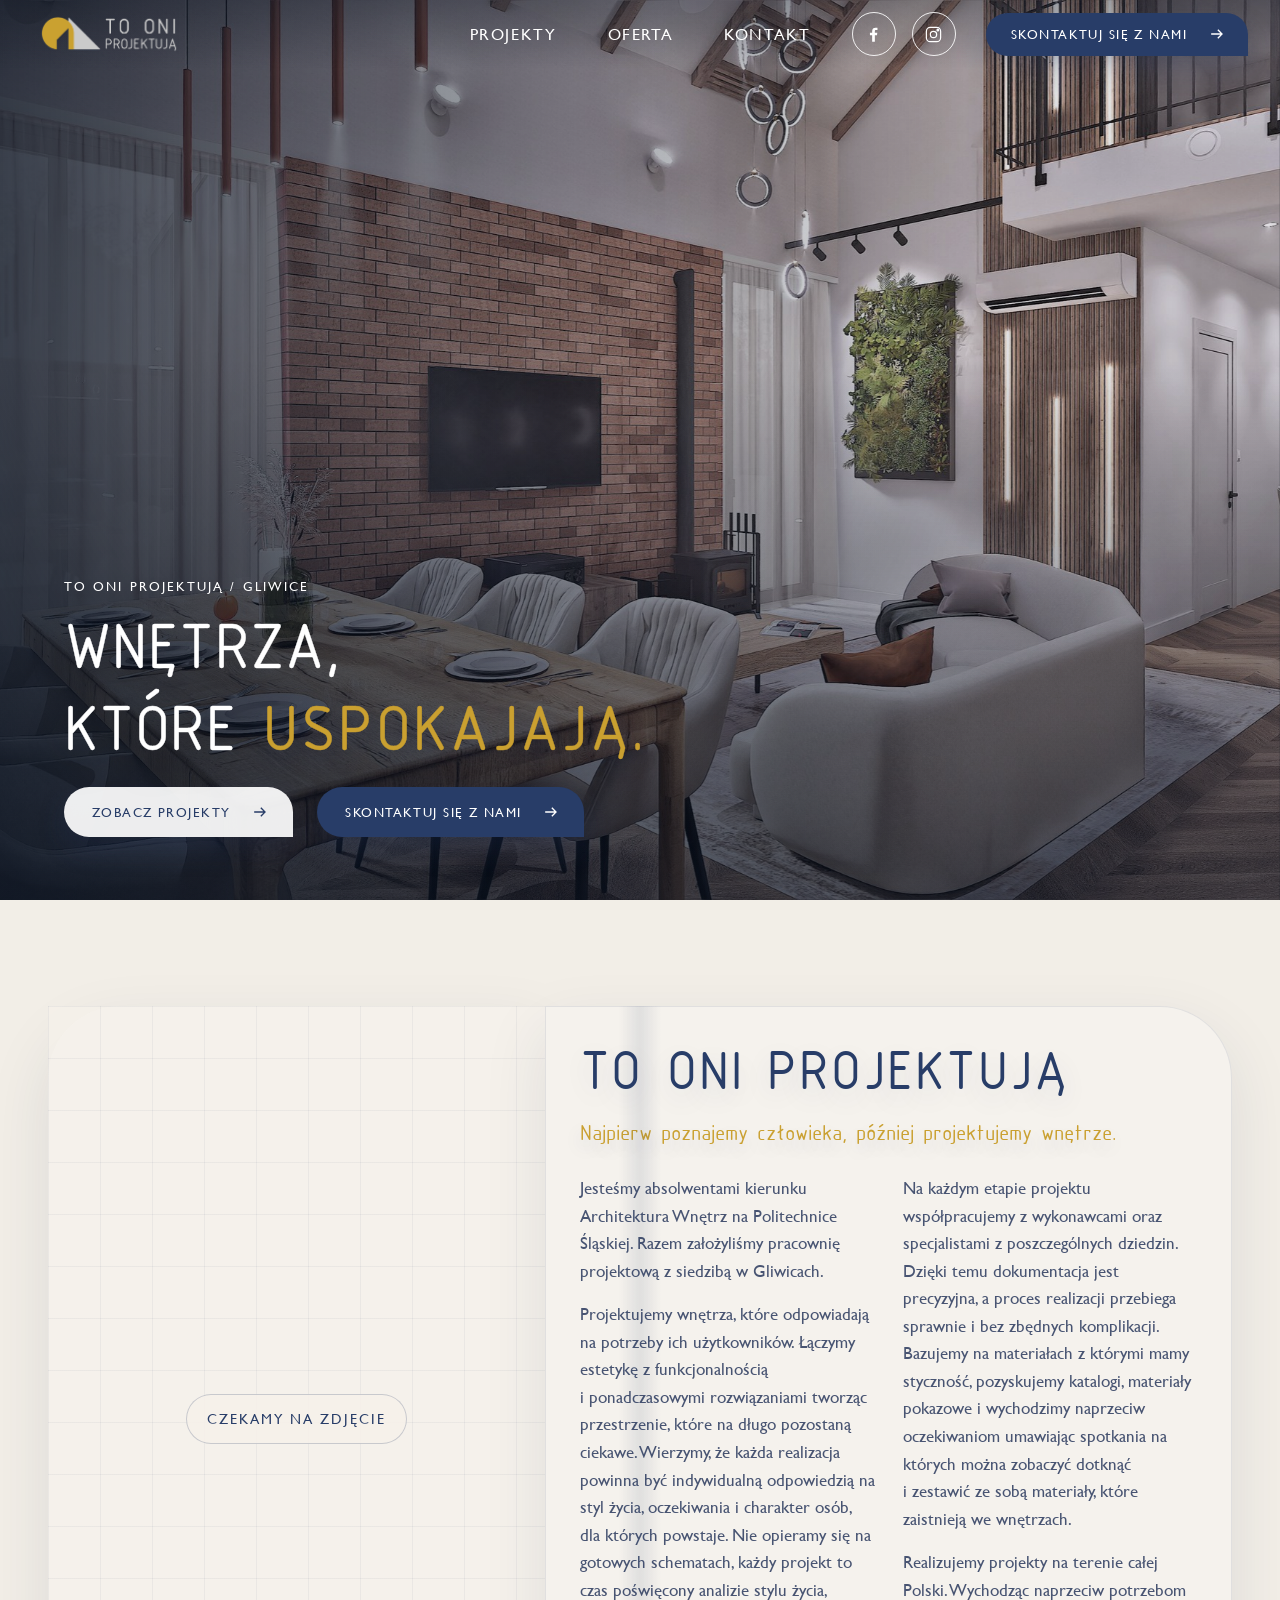
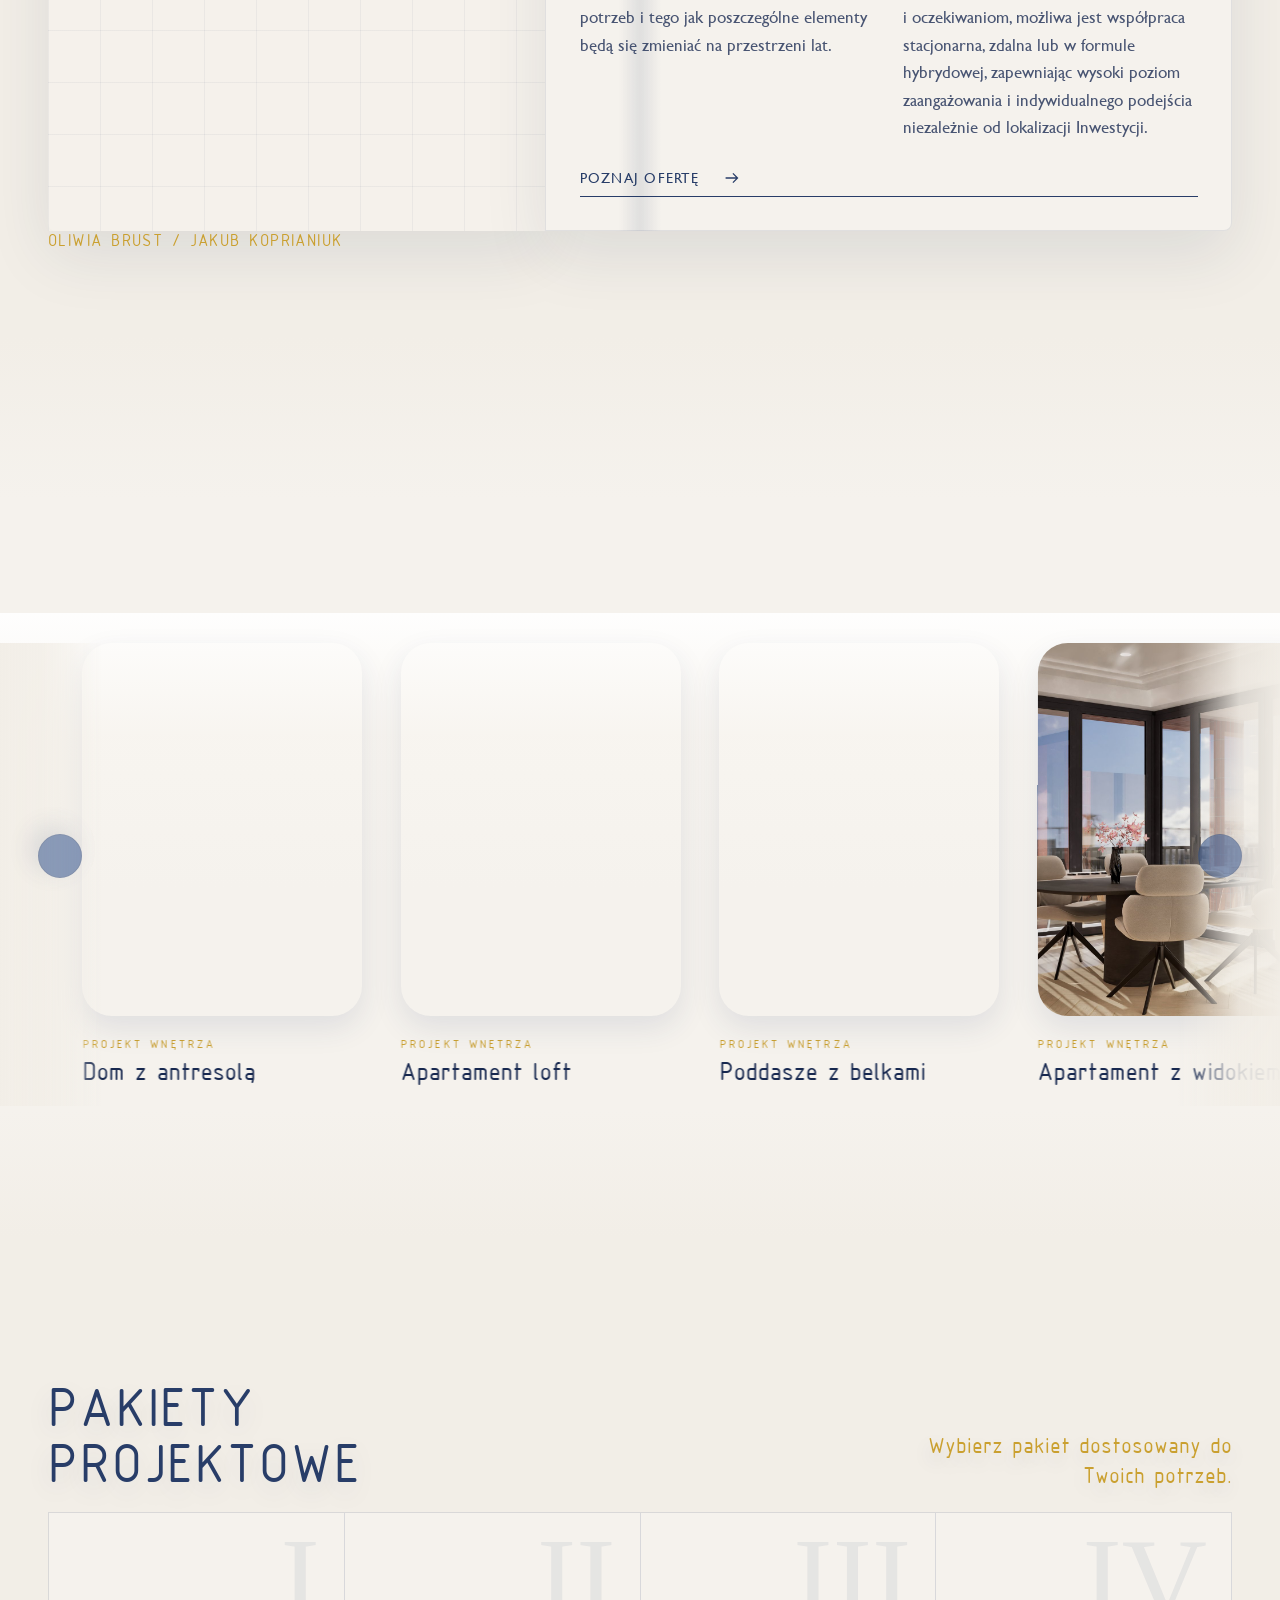
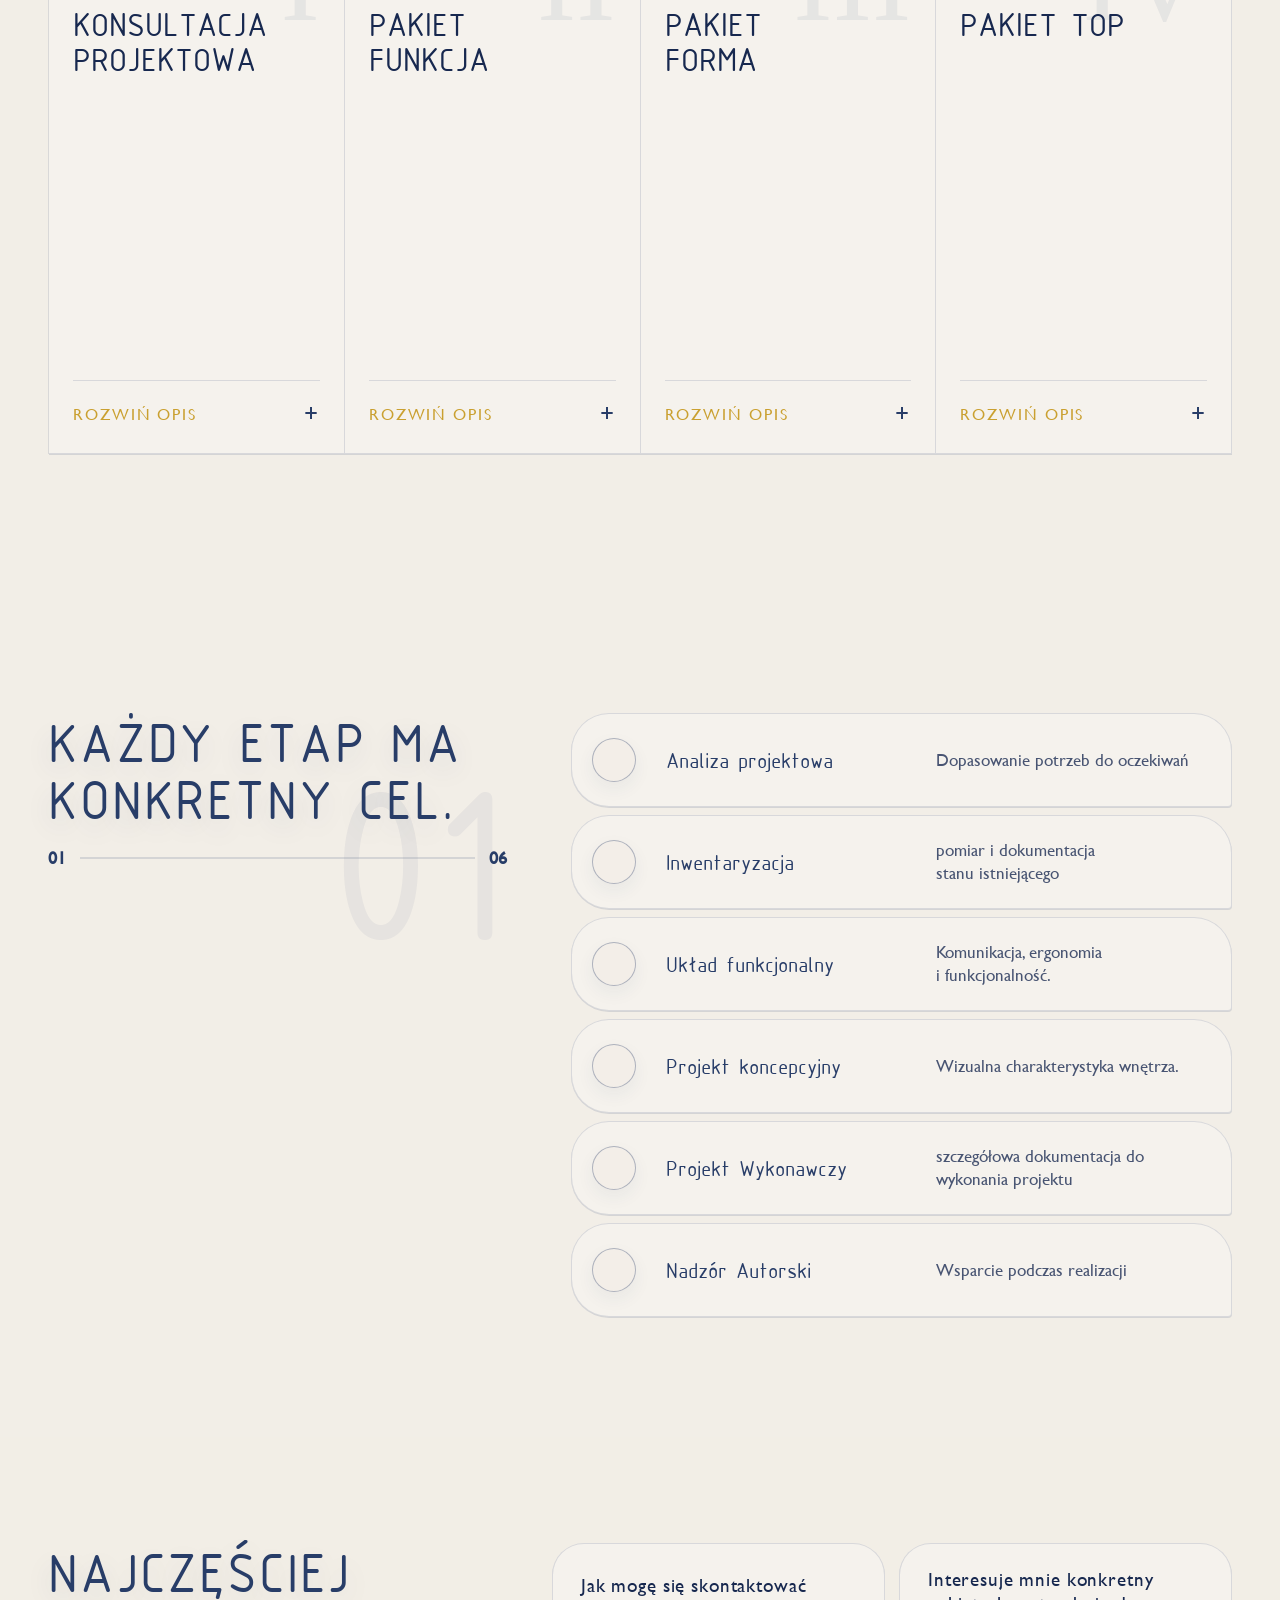
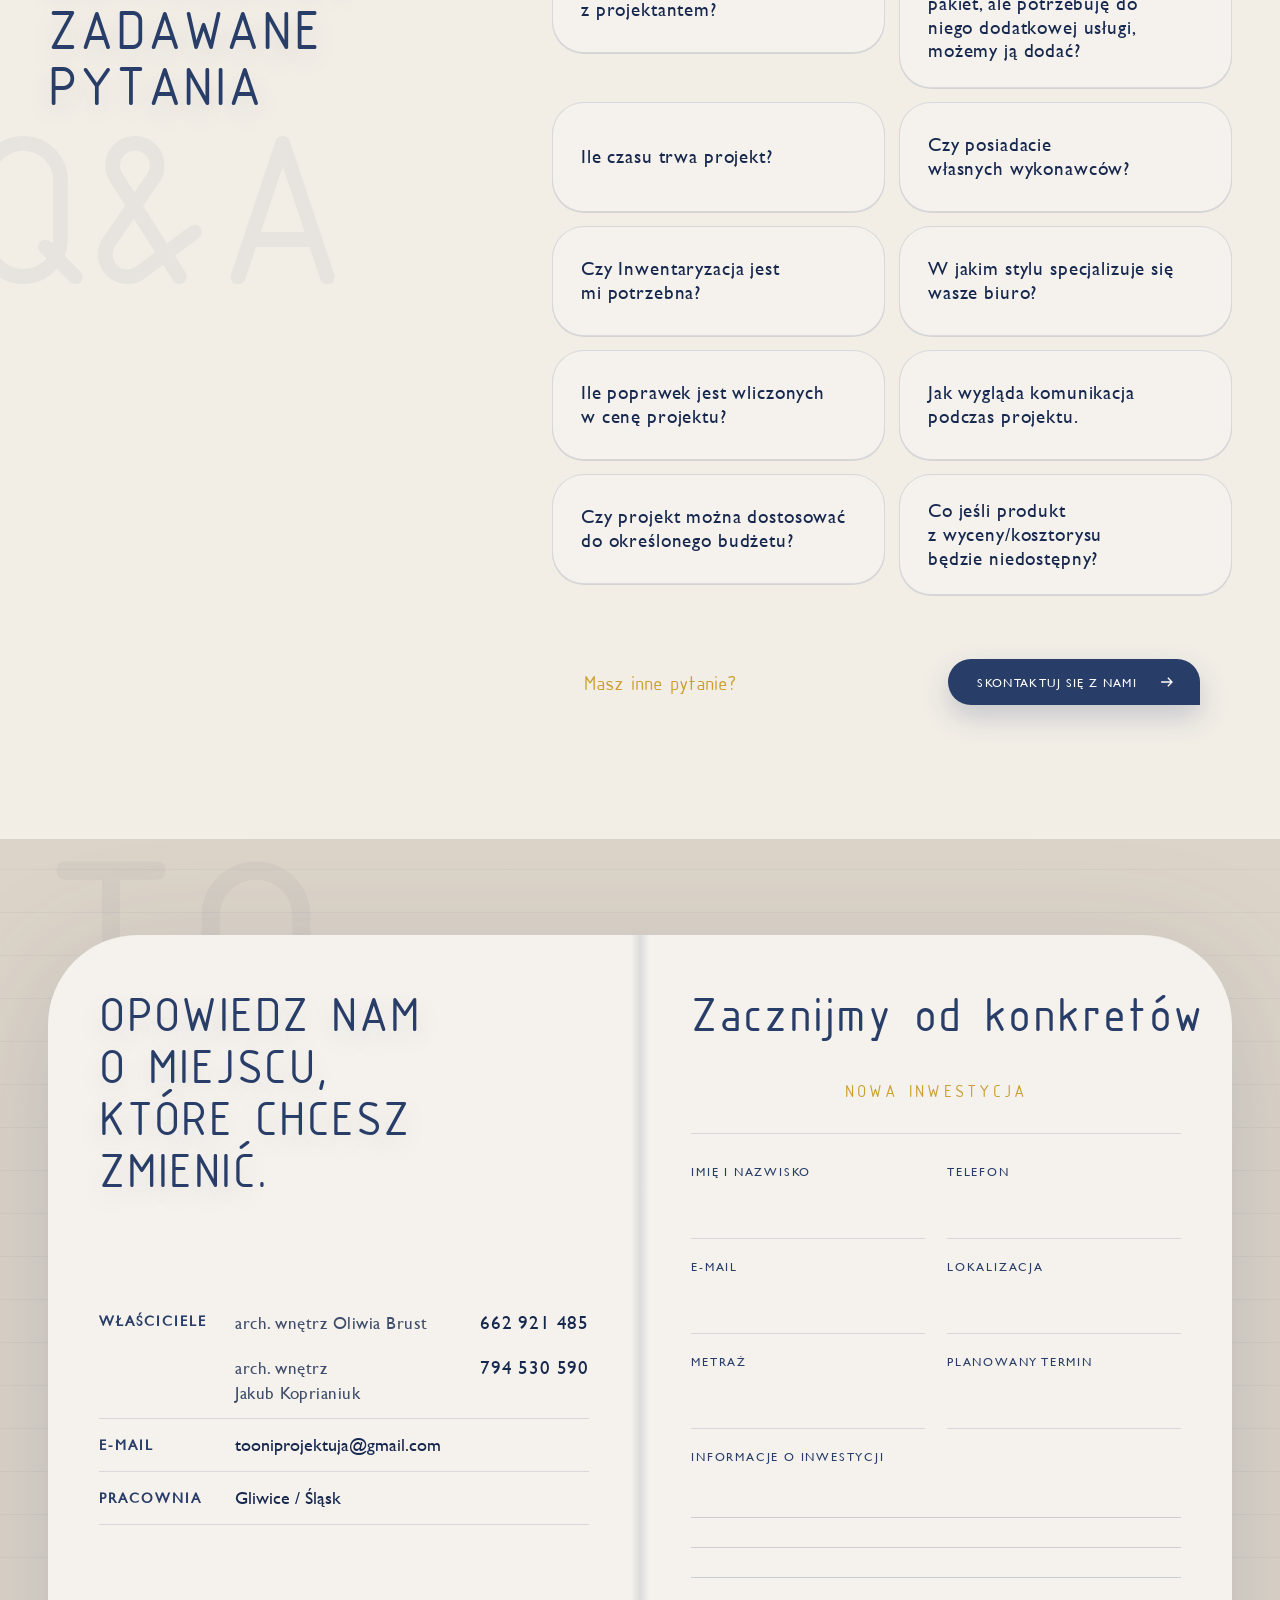
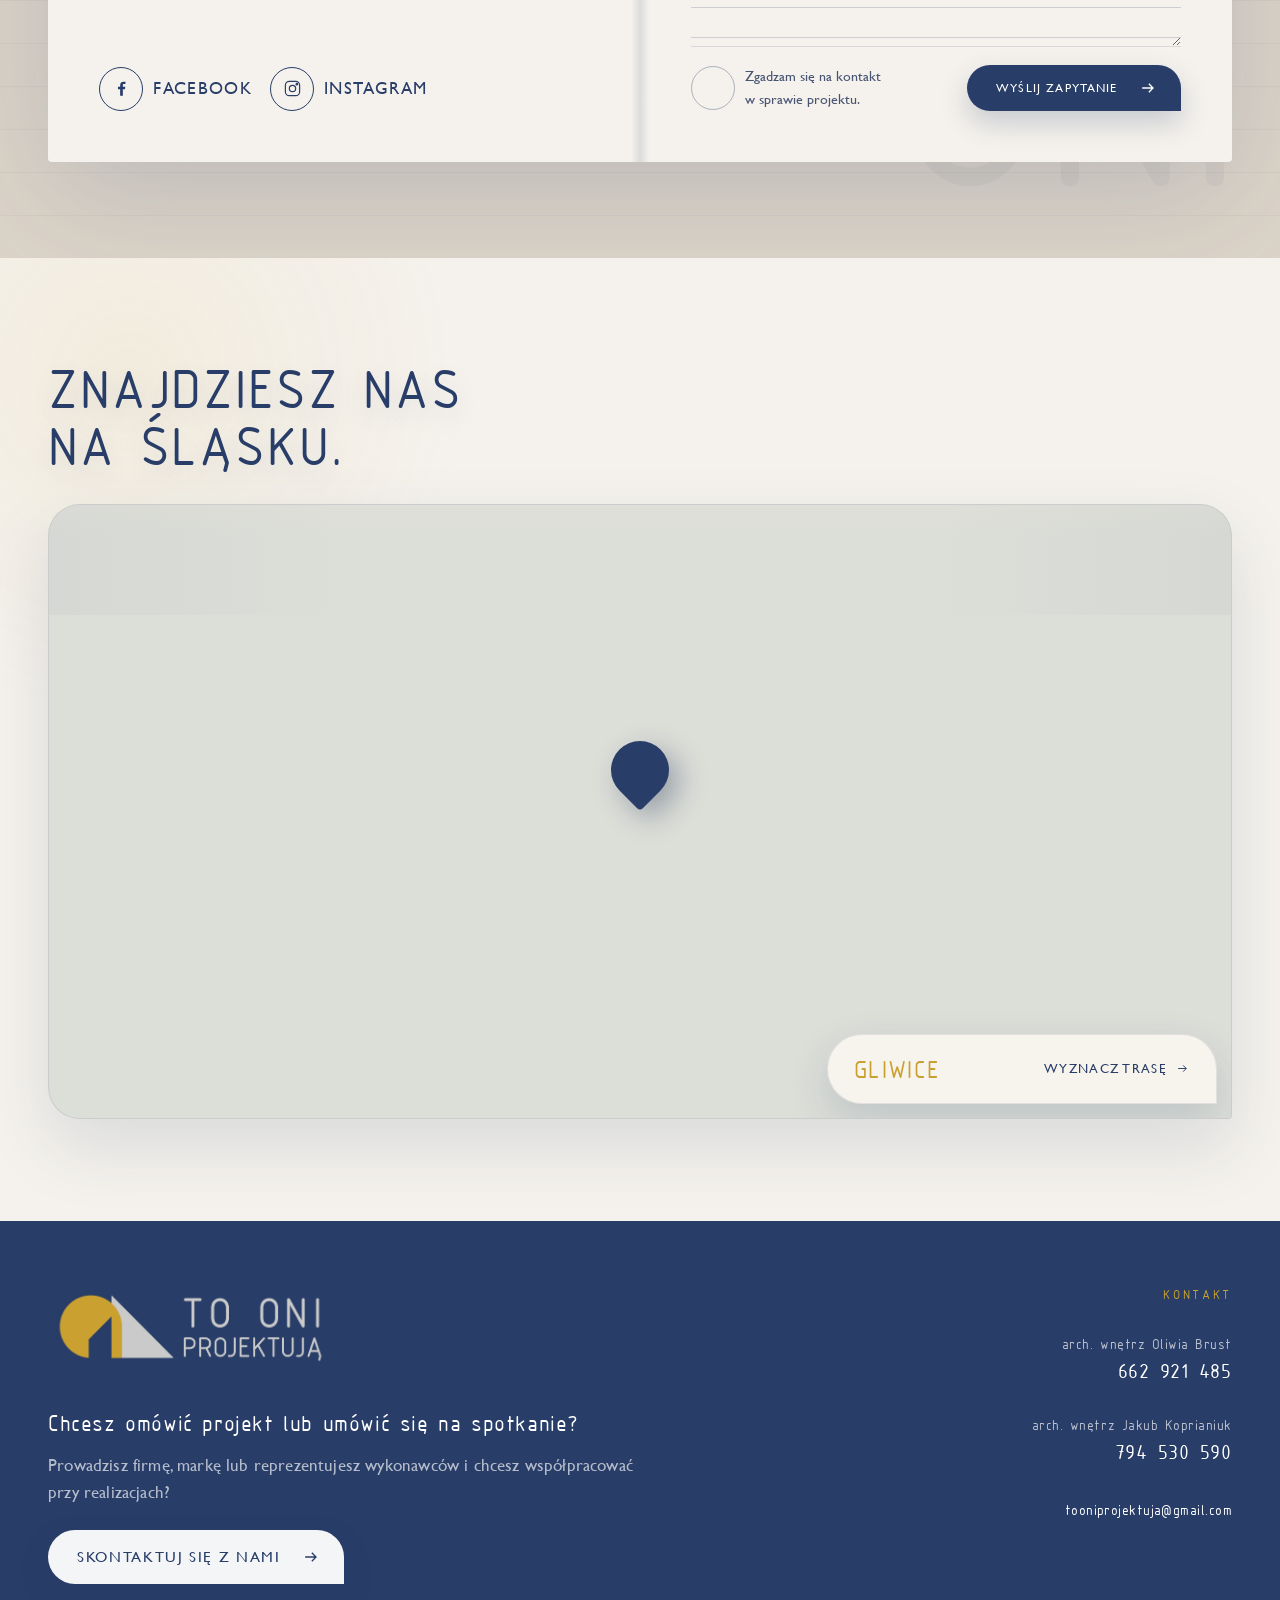
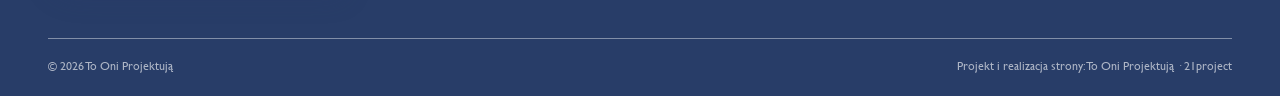
==== commit 2b3b4b46: "Umieść podpisy właścicieli na polu zdjęcia" ====
--- a/index.html
+++ b/index.html
@@ -153,10 +153,11 @@
         Czekamy na zdjęcie
        </span>
 </div>
+<p class="about__names">Oliwia Brust / Jakub Koprianiuk</p>
 </figure>
 <div class="about__copy panel reveal">
 <h2>To Oni Projektują</h2>
-<p class="section-quote">Najpierw poznajemy człowieka, później projektujemy wnętrze.</p><p class="about__names">Oliwia Brust  /  Jakub Koprianiuk</p>
+<p class="section-quote">Najpierw poznajemy człowieka, później projektujemy wnętrze.</p>
 <div class="rich-copy"><div><p>Jesteśmy absolwentami kierunku Architektura Wnętrz na Politechnice Śląskiej. Razem założyliśmy pracownię projektową z siedzibą w Gliwicach.</p><p>Projektujemy wnętrza, które odpowiadają na potrzeby ich użytkowników. Łączymy estetykę z funkcjonalnością i ponadczasowymi rozwiązaniami tworząc przestrzenie, które na długo pozostaną ciekawe. Wierzymy, że każda realizacja powinna być indywidualną odpowiedzią na styl życia, oczekiwania i charakter osób, dla których powstaje. Nie opieramy się na gotowych schematach, każdy projekt to czas poświęcony analizie stylu życia, potrzeb i tego jak poszczególne elementy będą się zmieniać na przestrzeni lat.</p></div><div><p>Na każdym etapie projektu współpracujemy z wykonawcami oraz specjalistami z poszczególnych dziedzin. Dzięki temu dokumentacja jest precyzyjna, a proces realizacji przebiega sprawnie i bez zbędnych komplikacji. Bazujemy na materiałach z którymi mamy styczność, pozyskujemy katalogi, materiały pokazowe i wychodzimy naprzeciw oczekiwaniom umawiając spotkania na których można zobaczyć dotknąć i zestawić ze sobą materiały, które zaistnieją we wnętrzach.</p><p>Realizujemy projekty na terenie całej Polski. Wychodząc naprzeciw potrzebom i oczekiwaniom, możliwa jest współpraca stacjonarna, zdalna lub w formule hybrydowej, zapewniając wysoki poziom zaangażowania i indywidualnego podejścia niezależnie od lokalizacji Inwestycji.</p></div></div>
 <a class="line-link" href="oferta.html">
        Poznaj ofertę
--- a/style.css
+++ b/style.css
@@ -8878,3 +8878,91 @@
     margin-bottom: 8px !important;
   }
 }
+
+/* Poprawki klienta: czytelność „O nas”, pakiety, formularz i galeria. */
+.contact-form[hidden] { display: none !important; }
+.consultation-date {
+  min-width: 0;
+  margin: 10px 0 24px;
+  padding: 18px 20px;
+  border: 1px solid var(--line);
+  border-radius: 24px 24px 4px 24px;
+}
+.consultation-date legend { color: var(--navy); font: 20px var(--display); }
+.consultation-date p { margin: 0 0 16px; font-size: 15px; line-height: 1.5; }
+.consultation-date .form-row { margin: 0; }
+#termin-konsultacji { scroll-margin-top: calc(var(--header-h) + 22px); }
+@media (min-width: 821px) {
+  .about__grid { grid-template-columns: minmax(0, 42%) minmax(0, 58%); }
+  .about__copy { padding: clamp(28px, 2.6vw, 42px); }
+  .about__copy .rich-copy {
+    display: grid !important;
+    grid-template-columns: repeat(2, minmax(0, 1fr)) !important;
+    gap: clamp(18px, 2.2vw, 36px) !important;
+  }
+}
+.about__copy .rich-copy p {
+  text-align: left !important;
+  hyphens: none !important;
+  overflow-wrap: normal !important;
+}
+.about__names {
+  font-family: var(--display) !important;
+  font-weight: 400 !important;
+  font-size: 18px !important;
+  letter-spacing: .08em !important;
+}
+.home .packages .package-card h3 { max-width: 11ch; }
+.home .packages .package-card__body ul {
+  margin: 0 0 12px;
+  padding-left: 20px;
+}
+.home .packages .package-card__body li {
+  margin: 0 0 2px;
+}
+.contact__form-head p.section-label {
+  font-size: clamp(17px, 1.4vw, 22px) !important;
+}
+.contact__form-head.is-sent h3 { font-size: clamp(34px, 3vw, 48px) !important; }
+.modal { padding: max(18px, 4vh) max(18px, 4vw) !important; }
+.modal__inner {
+  width: min(88vw, 1240px) !important;
+  height: min(80vh, 760px) !important;
+  max-width: calc(100vw - 36px) !important;
+  max-height: calc(100dvh - 48px) !important;
+  grid-template-columns: minmax(0, 2.25fr) minmax(245px, .75fr) !important;
+}
+.modal__main { position: relative !important; }
+.modal__copy { padding: 56px 26px 32px !important; overflow-y: auto !important; }
+.modal__copy h2 { font-size: clamp(26px, 2.15vw, 40px) !important; }
+.modal__close {
+  top: max(20px, calc((100dvh - min(80vh, 760px)) / 2 + 8px)) !important;
+  right: max(20px, calc((100vw - min(88vw, 1240px)) / 2 + 8px)) !important;
+}
+.modal__image-nav {
+  position: absolute;
+  z-index: 2;
+  top: 50%;
+  width: 40px;
+  height: 40px;
+  border: 1px solid rgba(40,61,104,.2);
+  border-radius: 50%;
+  background: rgba(255,255,255,.92);
+  color: var(--navy);
+  font: 28px/1 var(--body);
+  transform: translateY(-50%);
+  cursor: pointer;
+}
+.modal__image-nav--prev { left: 10px; }
+.modal__image-nav--next { right: 10px; }
+@media (max-width: 900px) {
+  .modal__inner {
+    width: min(94vw, 720px) !important;
+    height: auto !important;
+    max-height: calc(100dvh - 32px) !important;
+    grid-template-columns: 1fr !important;
+  }
+  .modal__copy { padding: 22px 20px !important; }
+  .modal__main { height: min(42vh, 460px) !important; }
+  .modal__close { top: calc(4vh + 8px) !important; right: calc(3vw + 8px) !important; }
+}
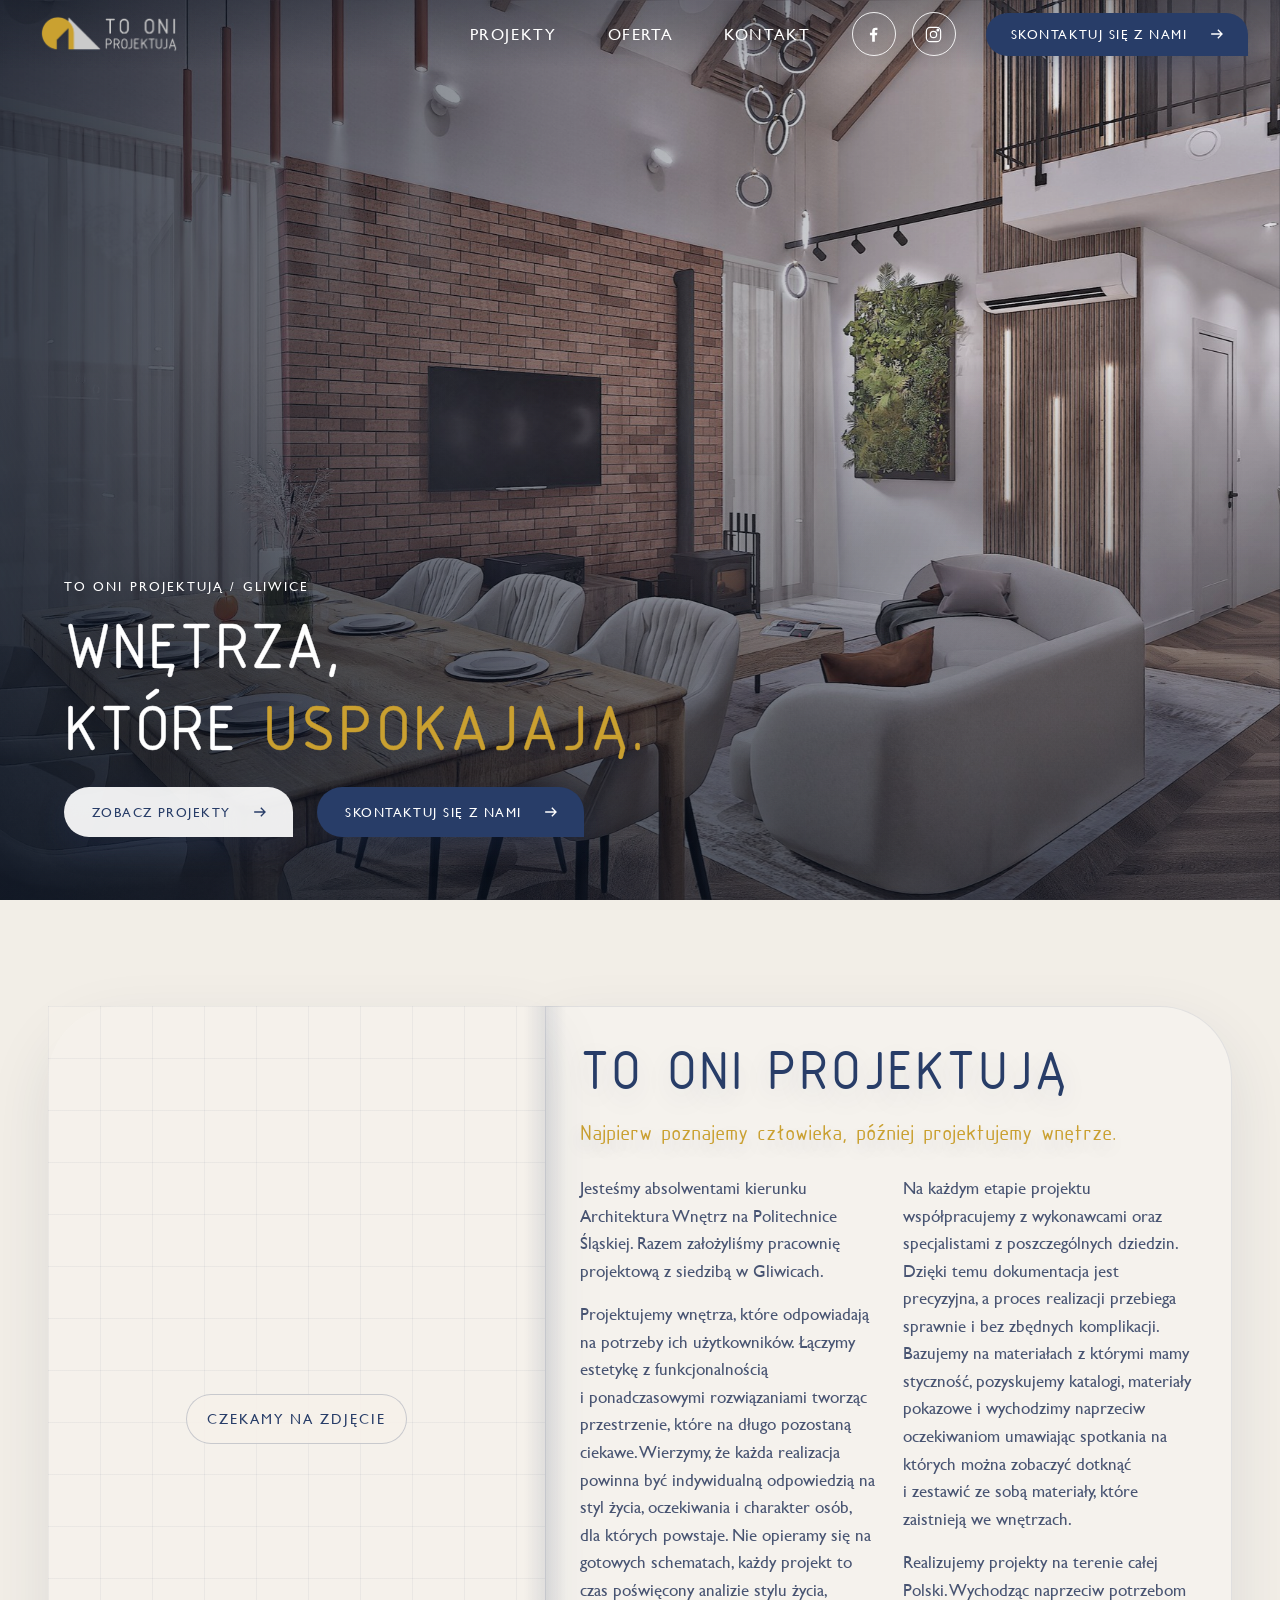
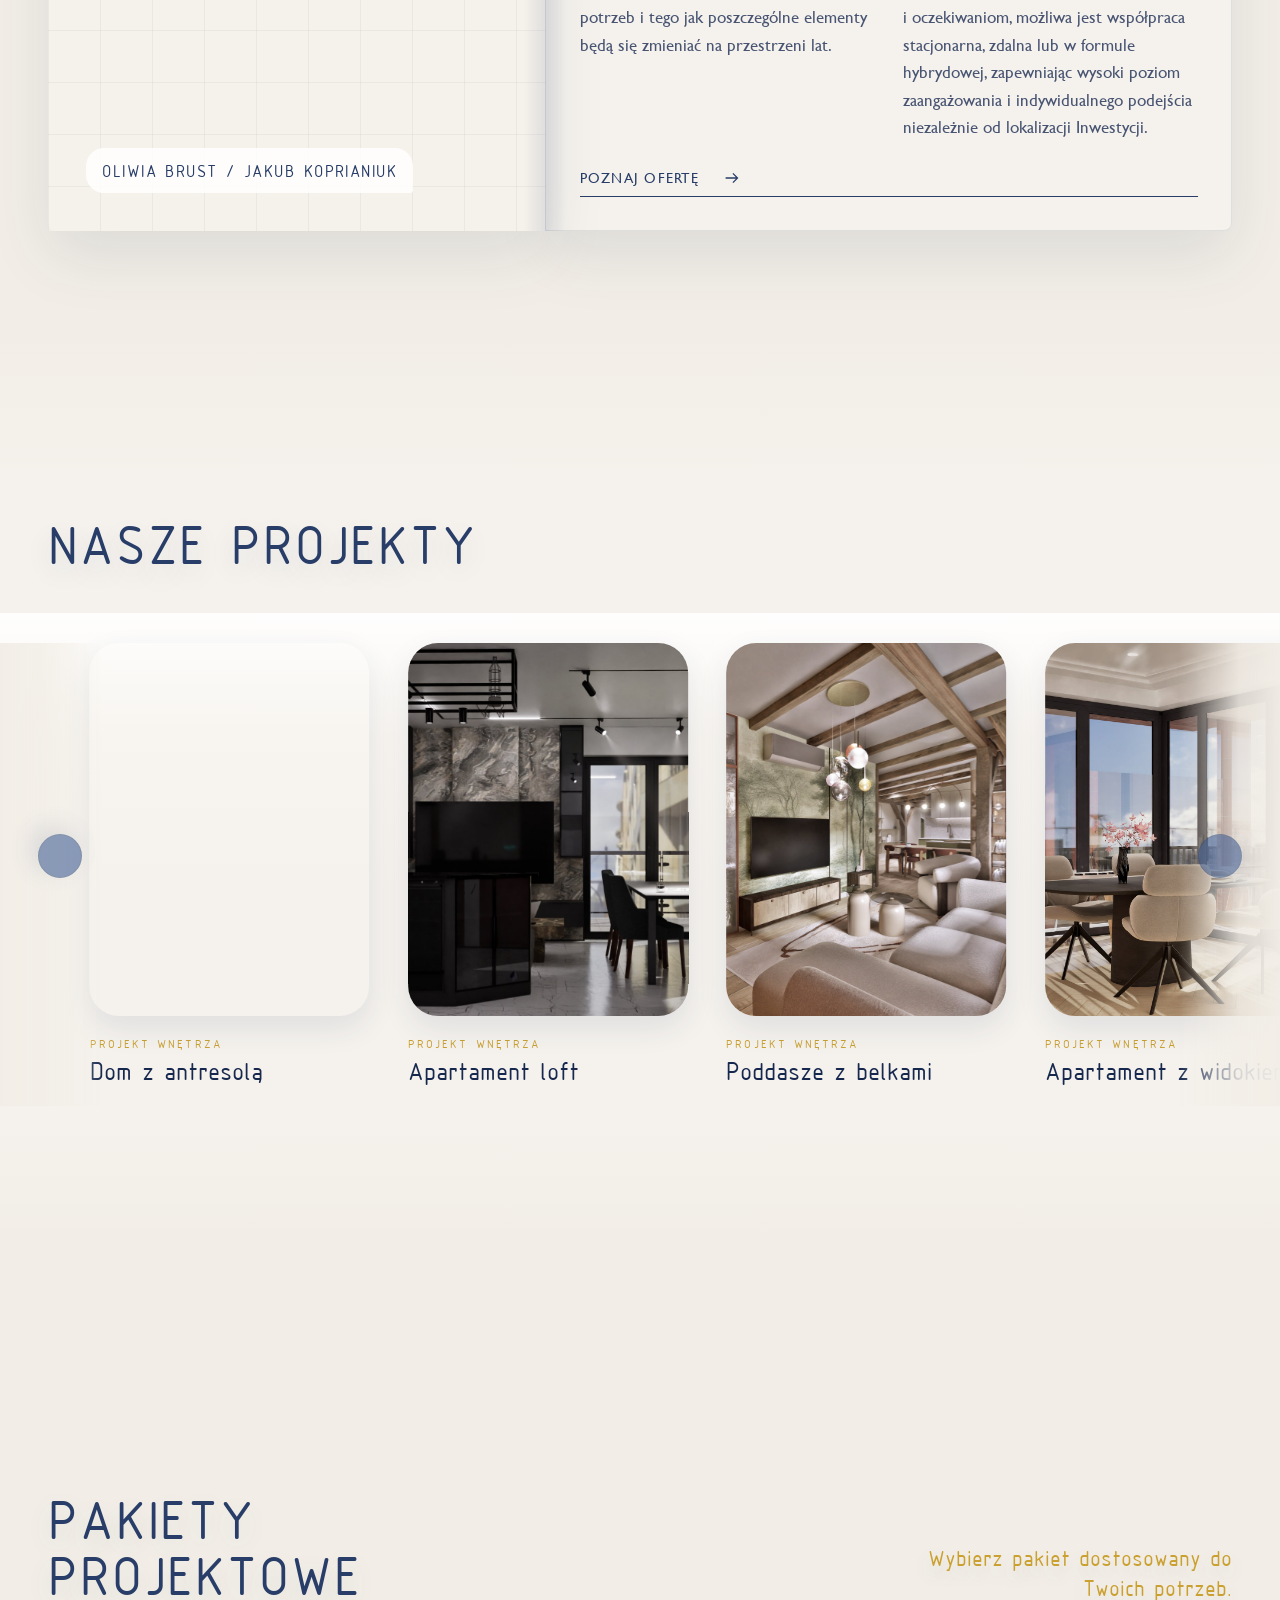
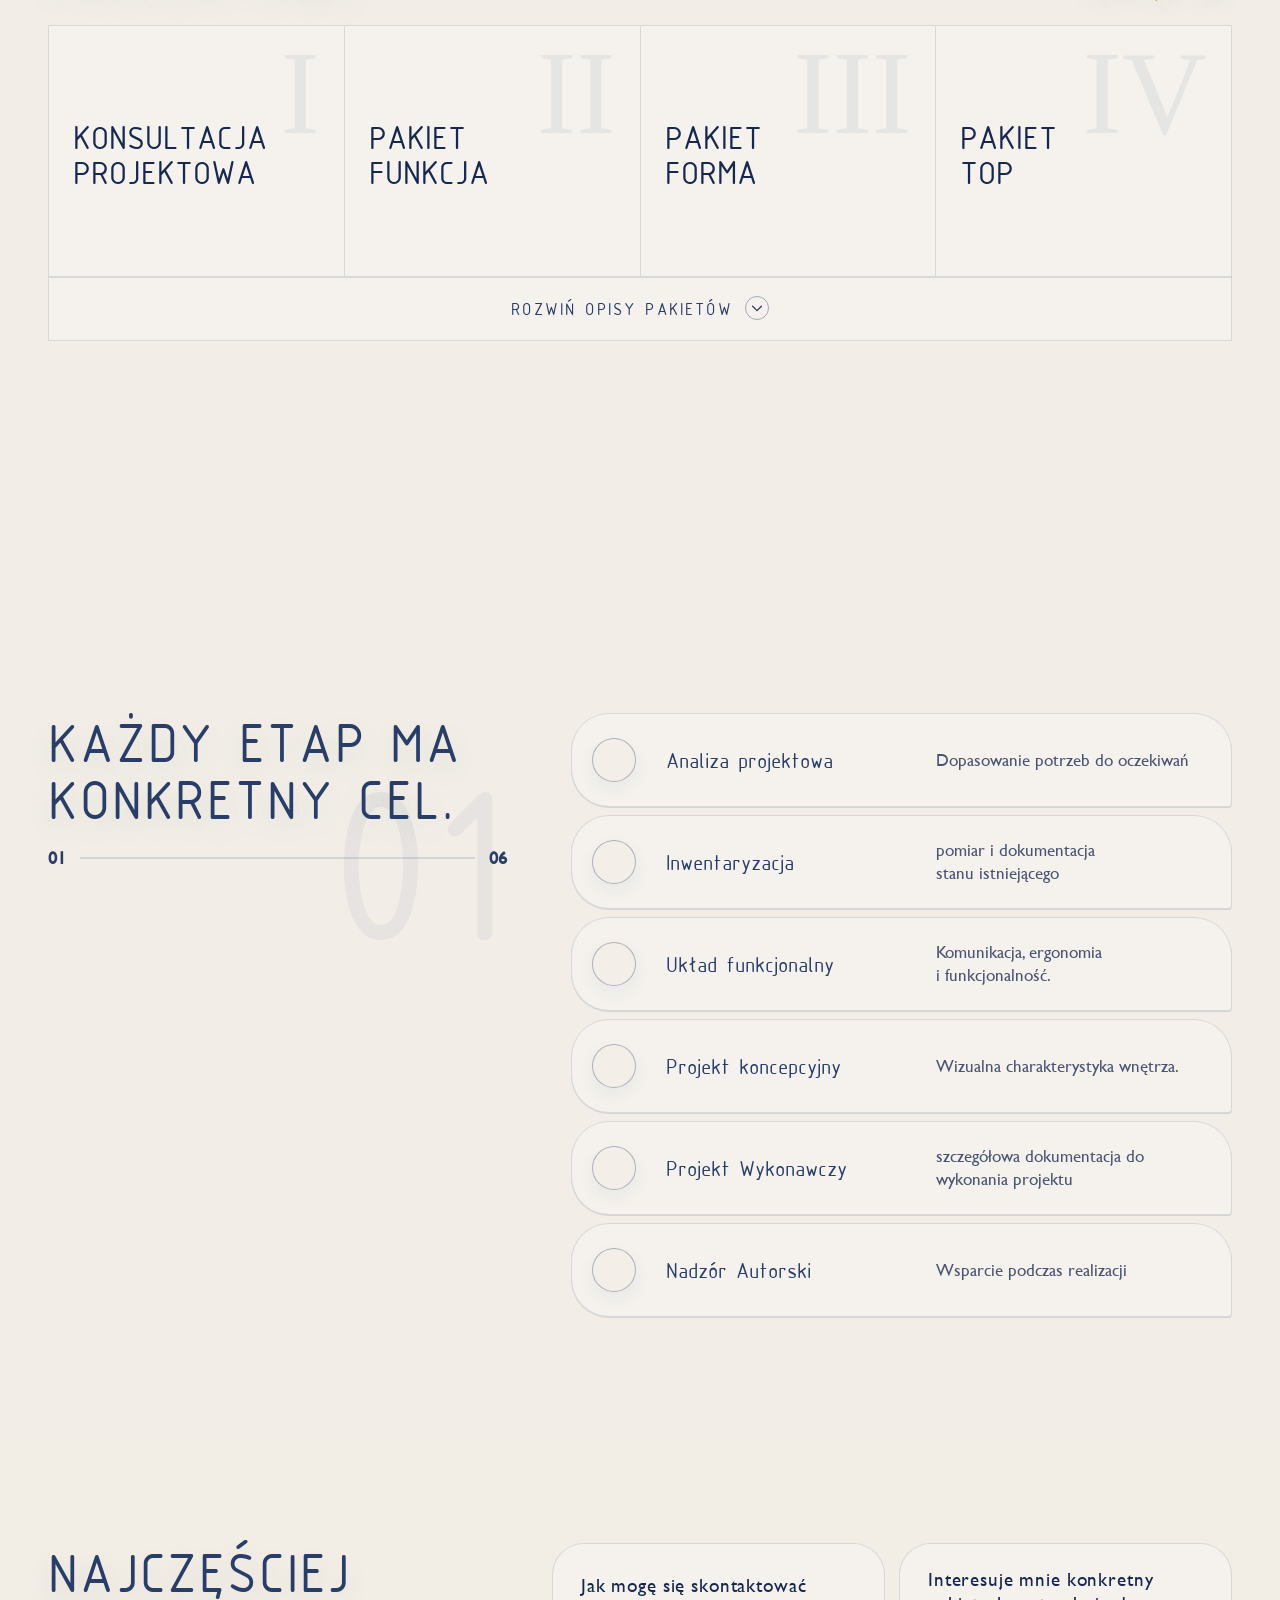
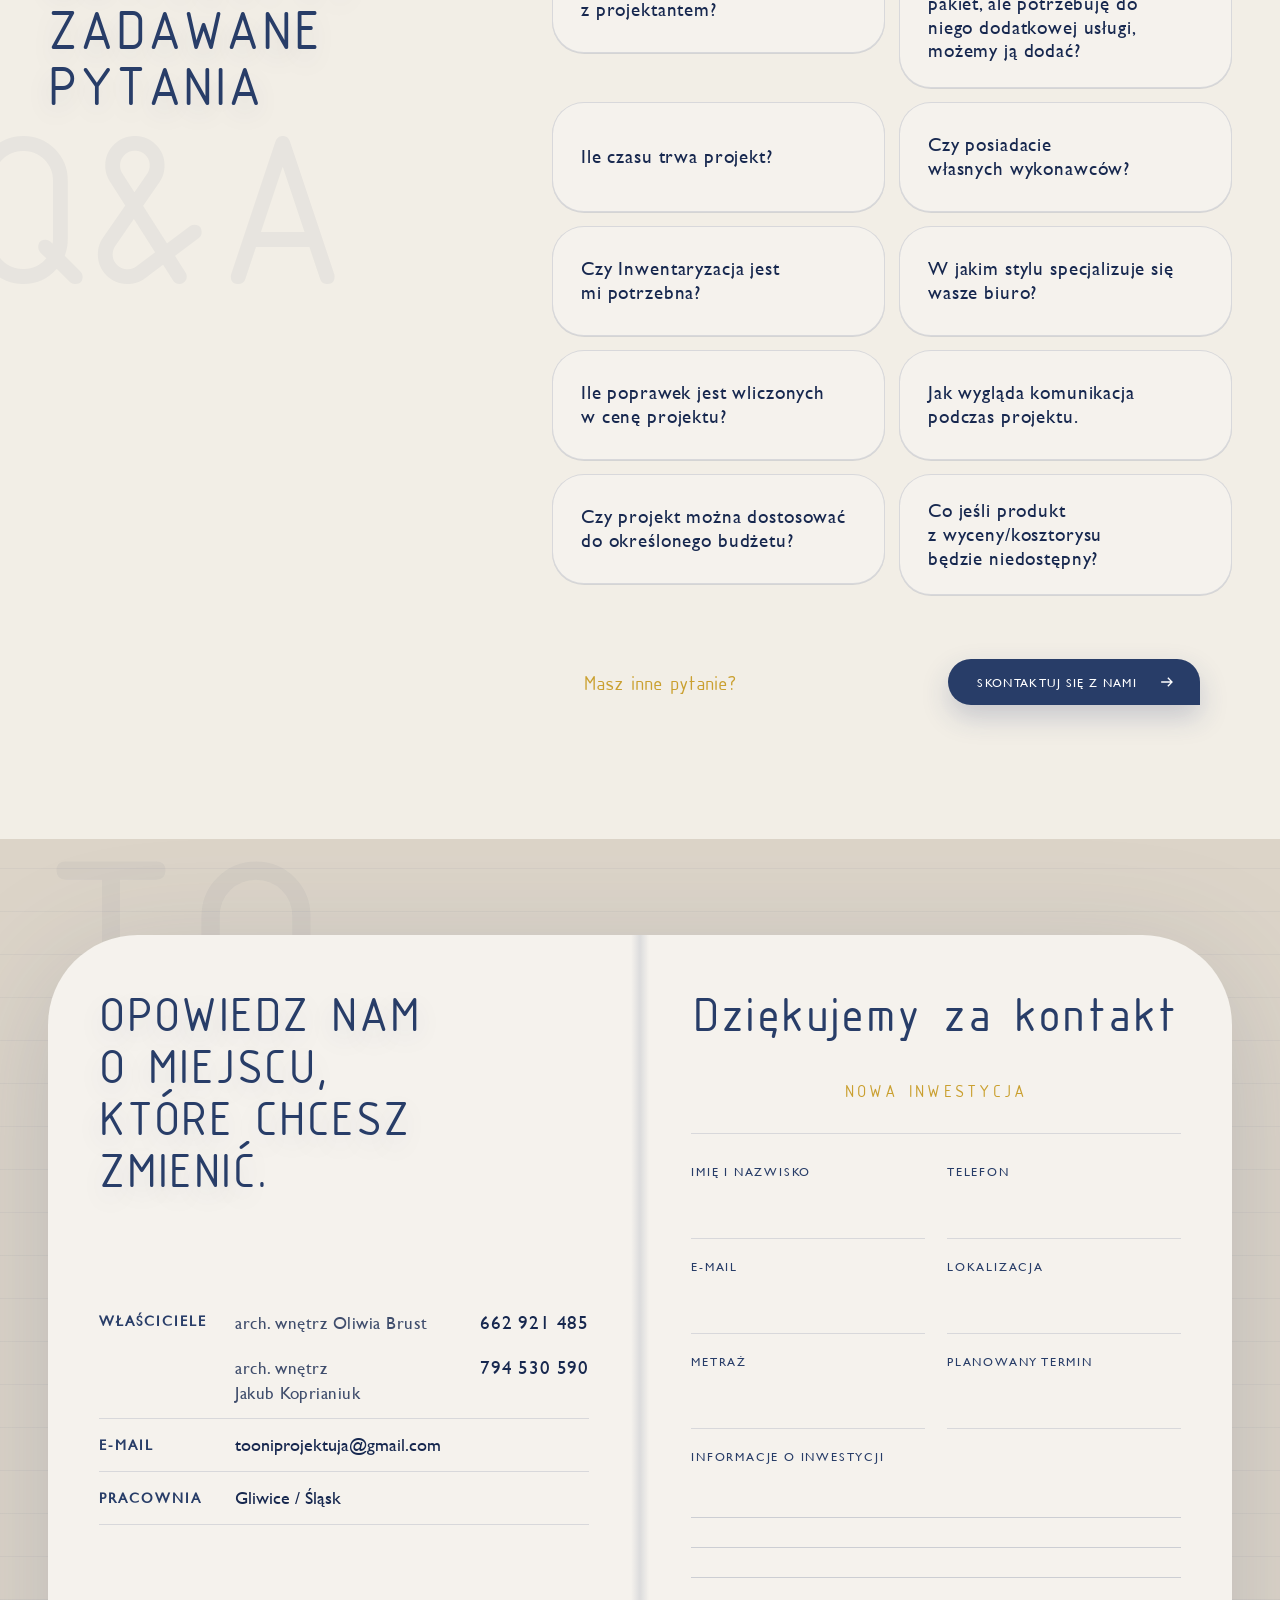
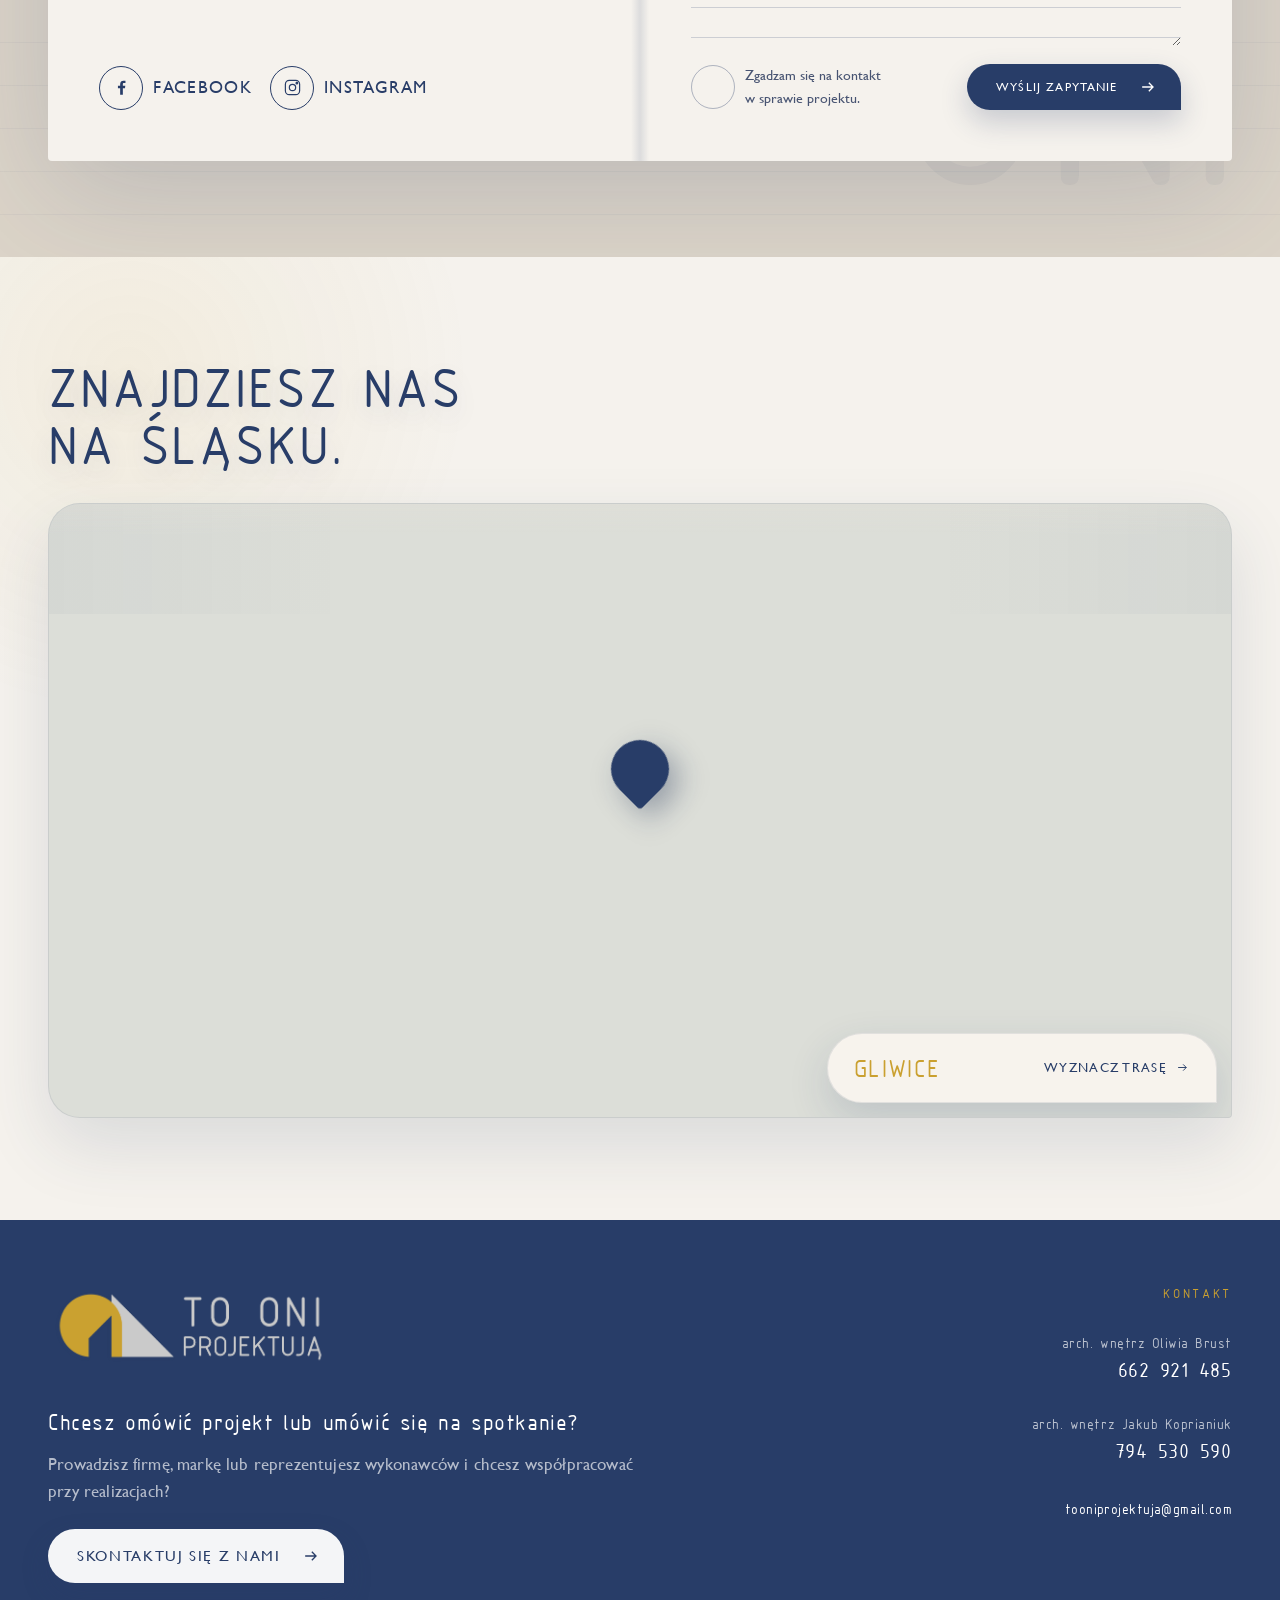
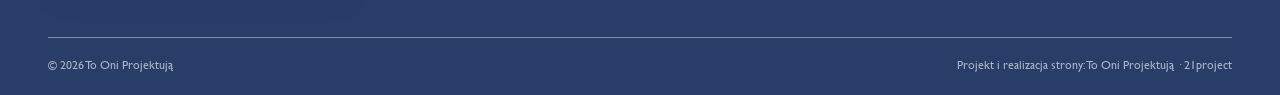
==== commit 30017d0a: "Przenieś kompletną wersję strony z gałęzi poprawek" ====
--- a/index.html
+++ b/index.html
@@ -358,17 +358,12 @@
 </div>
 <p class="section-quote">Wybierz pakiet dostosowany do Twoich potrzeb.</p>
 </header>
-<div class="packages__grid">
+<div class="packages__grid" id="package-details">
 <details class="package-card panel spotlight reveal">
 <summary>
 <span>I</span>
 <h3>Konsultacja projektowa</h3>
-<b>
-         Rozwiń opis
-         <i>
-          +
-         </i>
-</b>
+
 </summary>
 <div class="package-card__body"><p>Usługa konsultacji projektowej pomaga w wyborze lokalu bądź rozwiązań projektowych planowanych na Inwestycji. Są to spotkania, na których analizujemy wady, zalety i możliwości Inwestycji, tak aby przyszła realizacja jak najlepiej odzwierciedlała oczekiwania Inwestora.</p><h4>Pakiet obejmuje</h4><ul><li>Analizę lokalu</li><li>Analizę planów Inwestycyjnych</li><li>Zalecenia i wskazówki projektowe</li></ul><h4>Otrzymujesz</h4><ul><li>Sugerowane rozwiązania projektowe</li><li>Odnośniki do omawianych materiałów i wyposażenia</li></ul><div class="package-card__foot"><a class="drop-button drop-button--small" href="oferta.html#porownanie">Zobacz szczegóły pakietu <svg aria-hidden="true"><use href="#icon-arrow"></use></svg></a></div></div>
 </details>
@@ -376,12 +371,7 @@
 <summary>
 <span>II</span>
 <h3>Pakiet Funkcja</h3>
-<b>
-         Rozwiń opis
-         <i>
-          +
-         </i>
-</b>
+
 </summary>
 <div class="package-card__body"><p>Podstawa projektu wnętrz. Projekt skupia się bezpośrednio na prawidłowym funkcjonowaniu wnętrza i ergonomii, tak aby wnętrza były maksymalnie wygodne i praktyczne w użytkowaniu.</p><h4>Pakiet obejmuje</h4><ul><li>Rzut układu funkcjonalnego</li><li>Analizę funkcjonalną</li><li>Konsultacje online</li><li>Uwzględnia 2 korekty</li></ul><h4>Otrzymujesz</h4><ul><li>Rzut układu funkcjonalnego</li><li>Analizę funkcjonalną</li><li>Notatki ze spotkań</li></ul><div class="package-card__foot"><a class="drop-button drop-button--small" href="oferta.html#porownanie">Zobacz szczegóły pakietu <svg aria-hidden="true"><use href="#icon-arrow"></use></svg></a></div></div>
 </details>
@@ -389,29 +379,20 @@
 <summary>
 <span>III</span>
 <h3>Pakiet Forma</h3>
-<b>
-         Rozwiń opis
-         <i>
-          +
-         </i>
-</b>
+
 </summary>
 <div class="package-card__body"><p>Rozszerzenie pakietu FUNKCJA. Zakres pakietu obejmuje przygotowanie spójnej aranżacji wnętrz, dobór konkretnych materiałów i wyposażenia. Rozwiązania projektowe omawiane są na podstawie modelu 3D, a później na wizualizacjach.</p><h4>Pakiet obejmuje</h4><ul><li>Zakres pakietu FUNKCJA</li><li>Opracowanie modelu 3D</li><li>Realistyczne wizualizacje</li><li>Zestawienie materiałów</li><li>Konsultacje online</li><li>Wsparcie podczas wykonawstwa</li><li>2 korekty modelu 3D</li></ul><h4>Otrzymujesz</h4><ul><li>Zakres pakietu FUNKCJA</li><li>Realistyczne wizualizacje</li><li>Zestawienie materiałów</li><li>Notatki ze spotkań</li></ul><div class="package-card__foot"><a class="drop-button drop-button--small" href="oferta.html#porownanie">Zobacz szczegóły pakietu <svg aria-hidden="true"><use href="#icon-arrow"></use></svg></a></div></div>
 </details>
 <details class="package-card panel spotlight reveal">
 <summary>
 <span>IV</span>
-<h3>Pakiet TOP</h3>
-<b>
-         Rozwiń opis
-         <i>
-          +
-         </i>
-</b>
+<h3>Pakiet<br/>TOP</h3>
+
 </summary>
 <div class="package-card__body"><p>Rozszerzenie pakietu FUNKCJA i FORMA. Opracowanie dotyczy dokumentacji wykonawczej lokalu, gotowej do przekazania wykonawcom i rozpoczęcia prac remontowych. Wszystkie elementy koordynowane są z branżami wykończenia wnętrz.</p><h4>Pakiet obejmuje</h4><ul><li>Zakres pakietu FUNKCJA i FORMA</li><li>Pełną dokumentację wykonawczą</li><li>Kontakt i koordynację z Wykonawcami</li><li>Kosztorys projektowy</li><li>Wsparcie podczas wykonawstwa</li></ul><h4>Otrzymujesz</h4><ul><li>Zakres pakietu FUNKCJA i FORMA</li><li>Dokumentację wykonawczą</li><li>Kosztorys projektowy z ofertami</li><li>Kontakty do Wykonawców</li></ul><div class="package-card__foot"><a class="drop-button drop-button--small" href="oferta.html#porownanie">Zobacz szczegóły pakietu <svg aria-hidden="true"><use href="#icon-arrow"></use></svg></a></div></div>
 </details>
 </div>
+<button class="packages__toggle" data-packages-toggle aria-controls="package-details" aria-expanded="false" type="button"><span data-packages-toggle-label>Rozwiń opisy pakietów</span><span class="packages__toggle-icon" aria-hidden="true"><svg viewBox="0 0 16 16"><path d="m3 6 5 5 5-5"/></svg></span></button>
 </div>
 </section>
 <section class="process section" id="proces">
@@ -625,7 +606,7 @@
 <div class="contact__page contact__page--right reveal">
 <div class="contact__form-head">
 <h3>
-        Zacznijmy od konkretów
+        Dziękujemy za kontakt
        </h3>
 <p class="section-label">
         Nowa inwestycja
@@ -817,8 +798,8 @@
 <div class="modal__gallery">
 <div class="modal__main">
 <img alt="" class="modal__image" data-modal-image="" loading="lazy"/>
-<button class="modal__image-nav modal__image-nav--prev" data-image-prev type="button" aria-label="Poprzednie zdjęcie">‹</button>
-<button class="modal__image-nav modal__image-nav--next" data-image-next type="button" aria-label="Następne zdjęcie">›</button>
+<button class="modal__image-nav modal__image-nav--prev" data-image-prev type="button" aria-label="Poprzednie zdjęcie"><svg aria-hidden="true" viewBox="0 0 24 24"><use href="#icon-arrow"></use></svg></button>
+<button class="modal__image-nav modal__image-nav--next" data-image-next type="button" aria-label="Następne zdjęcie"><svg aria-hidden="true" viewBox="0 0 24 24"><use href="#icon-arrow"></use></svg></button>
 </div>
 <div aria-label="Pozostałe zdjęcia realizacji" class="modal__thumbs" data-modal-thumbs="">
 </div>
--- a/style.css
+++ b/style.css
@@ -8912,6 +8912,19 @@
   font-size: 18px !important;
   letter-spacing: .08em !important;
 }
+.about__visual { position: relative; }
+.about__visual .about__names {
+  position: absolute;
+  z-index: 2;
+  left: clamp(20px, 3vw, 44px);
+  bottom: clamp(20px, 3vw, 44px);
+  margin: 0;
+  padding: 10px 16px;
+  max-width: calc(100% - 40px);
+  border-radius: 18px 18px 3px 18px;
+  background: rgba(255,255,255,.84);
+  color: var(--navy);
+}
 .home .packages .package-card h3 { max-width: 11ch; }
 .home .packages .package-card__body ul {
   margin: 0 0 12px;
@@ -8966,3 +8979,155 @@
   .modal__main { height: min(42vh, 460px) !important; }
   .modal__close { top: calc(4vh + 8px) !important; right: calc(3vw + 8px) !important; }
 }
+
+/* Korekty rozmieszczenia w zeszycie i galerii. */
+@media (min-width: 821px) {
+  .about__grid::after { left: 42%; }
+}
+.home .packages .package-card summary { min-height: 250px !important; }
+.home .packages .package-card > summary { min-height: 250px !important; }
+.home .packages .package-card summary b { display: none; }
+.packages__toggle {
+  display: flex;
+  align-items: center;
+  justify-content: center;
+  gap: 12px;
+  width: 100%;
+  min-height: 64px;
+  border: 1px solid var(--line);
+  border-top: 0;
+  background: var(--paper);
+  color: var(--navy);
+  font: 18px var(--display);
+  letter-spacing: .12em;
+  text-transform: uppercase;
+  cursor: pointer;
+}
+.packages__toggle span { font-size: 28px; line-height: 1; transition: transform .25s ease; }
+.packages__toggle[aria-expanded="true"] span { transform: rotate(180deg); }
+.packages__toggle:hover, .packages__toggle:focus-visible { background: var(--cream); }
+.modal__inner { grid-template-columns: minmax(0, 4fr) minmax(205px, 1fr) !important; }
+.modal__copy { padding: 56px 20px 28px !important; }
+.modal__copy h2 { font-size: clamp(22px, 1.85vw, 34px) !important; overflow-wrap: anywhere !important; }
+.modal__image { cursor: ew-resize; }
+@media (max-width: 900px) {
+  .modal__inner { grid-template-columns: 1fr !important; }
+  .modal__copy { padding: 22px 20px !important; }
+}
+
+/* Kalendarz kontaktu jest osobnym segmentem pod formularzem. */
+.consultation-section {
+  min-height: 0;
+  padding: clamp(56px, 7vw, 96px) 0;
+  background: var(--cream);
+}
+.consultation-section .consultation-date {
+  max-width: 760px;
+  margin: 0 auto;
+  padding: clamp(24px, 4vw, 48px);
+  border: 1px solid var(--line);
+  border-radius: 28px;
+  background: var(--paper);
+}
+.consultation-section .consultation-date legend { padding: 0 12px; font-size: clamp(24px, 3vw, 36px); }
+.consultation-section .consultation-date label > span {
+  margin-bottom: 8px;
+  color: var(--navy);
+  font: 12px var(--display);
+  letter-spacing: .15em;
+  text-transform: uppercase;
+}
+.consultation-section .consultation-date input {
+  width: 100%;
+  padding: 11px 2px;
+  border: 0;
+  border-bottom: 1px solid var(--line);
+  background: transparent;
+  color: var(--navy-dark);
+  font: inherit;
+}
+.consultation-section .consultation-date input:focus { outline: none; border-color: var(--gold); }
+.consultation-section__link { display: inline-block; margin-top: 24px; }
+
+/* Wspólne rozwinięcie kart bez skoku układu; strzałka w stabilnym okręgu. */
+.packages__toggle { gap: 12px; }
+.packages__toggle [data-packages-toggle-label] { font-size: inherit; line-height: inherit; transform: none !important; }
+.packages__toggle-icon {
+  width: 24px;
+  height: 24px;
+  flex: 0 0 24px;
+  border: 1px solid rgba(40,61,104,.4);
+  border-radius: 50%;
+  display: grid;
+  place-items: center;
+  transition: background .25s ease, color .25s ease;
+}
+.packages__toggle-icon::after {
+  content: "";
+  width: 6px;
+  height: 6px;
+  border-right: 1.5px solid currentColor;
+  border-bottom: 1.5px solid currentColor;
+  transform: translateY(-2px) rotate(45deg);
+  transition: transform .25s ease;
+}
+.packages__toggle[aria-expanded="true"] .packages__toggle-icon { background: var(--navy); color: #fff; }
+.packages__toggle[aria-expanded="true"] .packages__toggle-icon::after { transform: translateY(2px) rotate(225deg); }
+.home .packages .package-card > summary { cursor: pointer; }
+
+/* Galeria: zdjęcie zajmuje poprzednią proporcję; białe strzałki jak w karuzeli. */
+.modal__inner { grid-template-columns: minmax(0, 2.25fr) minmax(245px, .75fr) !important; }
+.modal__copy { padding: 56px 26px 32px !important; }
+.modal__copy h2 { font-size: clamp(26px, 2.15vw, 40px) !important; overflow-wrap: normal !important; }
+.modal__image-nav {
+  display: grid;
+  place-items: center;
+  width: 44px;
+  height: 44px;
+  border: 1px solid rgba(40,61,104,.25);
+  border-radius: 50% 50% 4px 50%;
+  background: #fff;
+  color: var(--navy);
+  box-shadow: 0 8px 24px rgba(20,35,60,.15);
+  font-size: 0;
+  transition: background .2s ease, transform .2s ease;
+}
+.modal__image-nav:hover { background: var(--cream); transform: translateY(-50%) scale(1.06); }
+.modal__image-nav svg { width: 20px; height: 20px; fill: none; stroke: currentColor; stroke-width: 1.5; }
+.modal__image-nav--prev svg { transform: rotate(180deg); }
+@media (max-width: 900px) {
+  .modal__inner { grid-template-columns: 1fr !important; }
+  .modal__copy { padding: 22px 20px !important; }
+}
+
+/* Miejsce na terminarz Calendly w osobnym segmencie kontaktu. */
+.consultation-section__calendar { max-width: 860px; margin: 0 auto; }
+.consultation-section__calendar h2 { margin: 0 0 20px; font: clamp(28px, 3vw, 42px) var(--display); color: var(--navy); }
+.consultation-section__calendar .calendly-inline-widget { min-width: 320px; height: 720px; }
+.consultation-section__pending { padding: 28px; border: 1px solid var(--line); border-radius: 28px 28px 4px 28px; background: var(--paper); }
+.consultation-section__pending p { margin: 0 0 20px; }
+
+/* W czasie rozwijania nagłówek karty zachowuje tę samą wysokość. */
+.packages__grid { scroll-margin-top: calc(var(--header-h) + 20px); }
+@media (min-width: 901px) {
+  .home .packages .package-card[open] > summary { min-height: 250px !important; }
+  .home .packages .package-card[open] { grid-template-rows: 250px minmax(0, 1fr) !important; }
+}
+.packages__toggle:disabled { opacity: 1; cursor: wait; }
+.packages__toggle-icon { transform: none !important; }
+.packages__toggle-icon::after { content: none !important; }
+.packages__toggle-icon svg {
+  display: block;
+  width: 14px;
+  height: 14px;
+  fill: none;
+  stroke: currentColor;
+  stroke-width: 1.5;
+  stroke-linecap: round;
+  stroke-linejoin: round;
+  transition: transform .25s ease;
+}
+.packages__toggle[aria-expanded="true"] .packages__toggle-icon svg { transform: rotate(180deg); }
+
+/* Pole wiadomości ma własne linie; nie dokładaj obramowania pod ostatnią. */
+.contact-form textarea { border-bottom: 0 !important; }
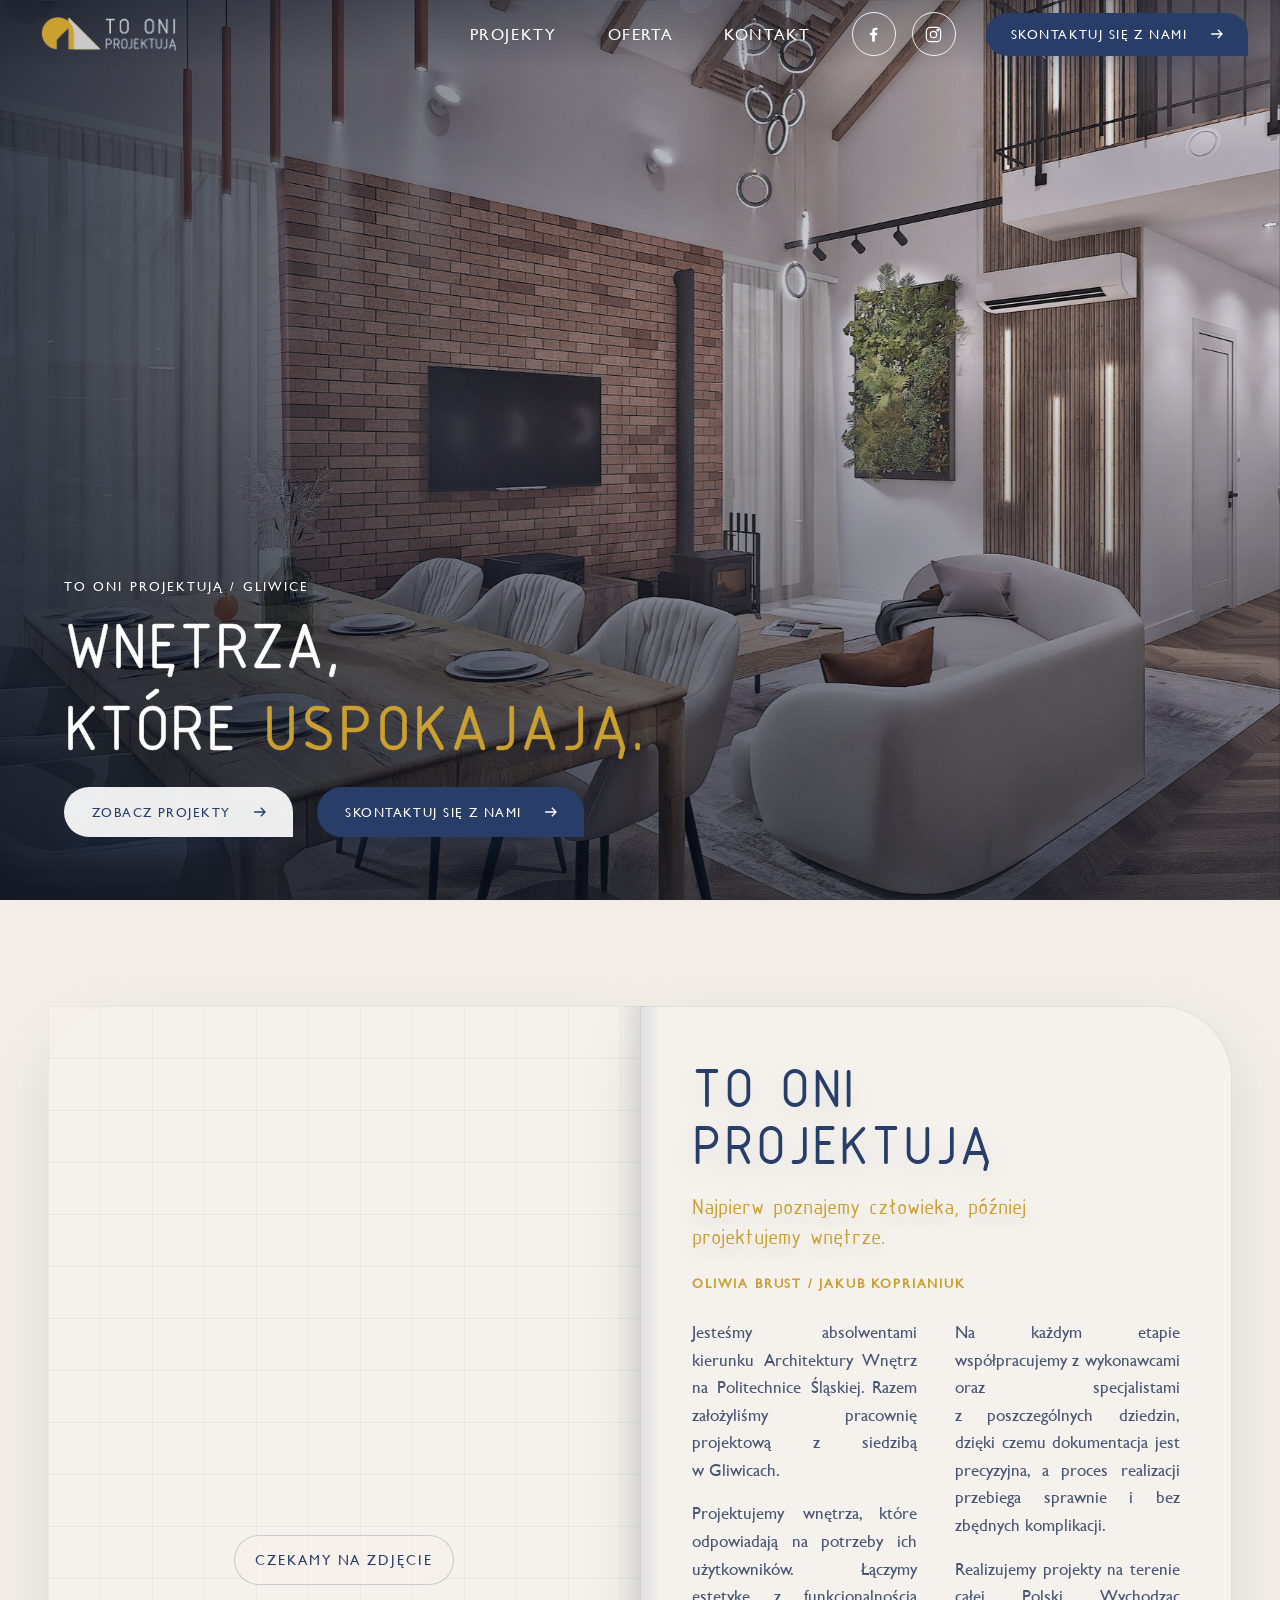
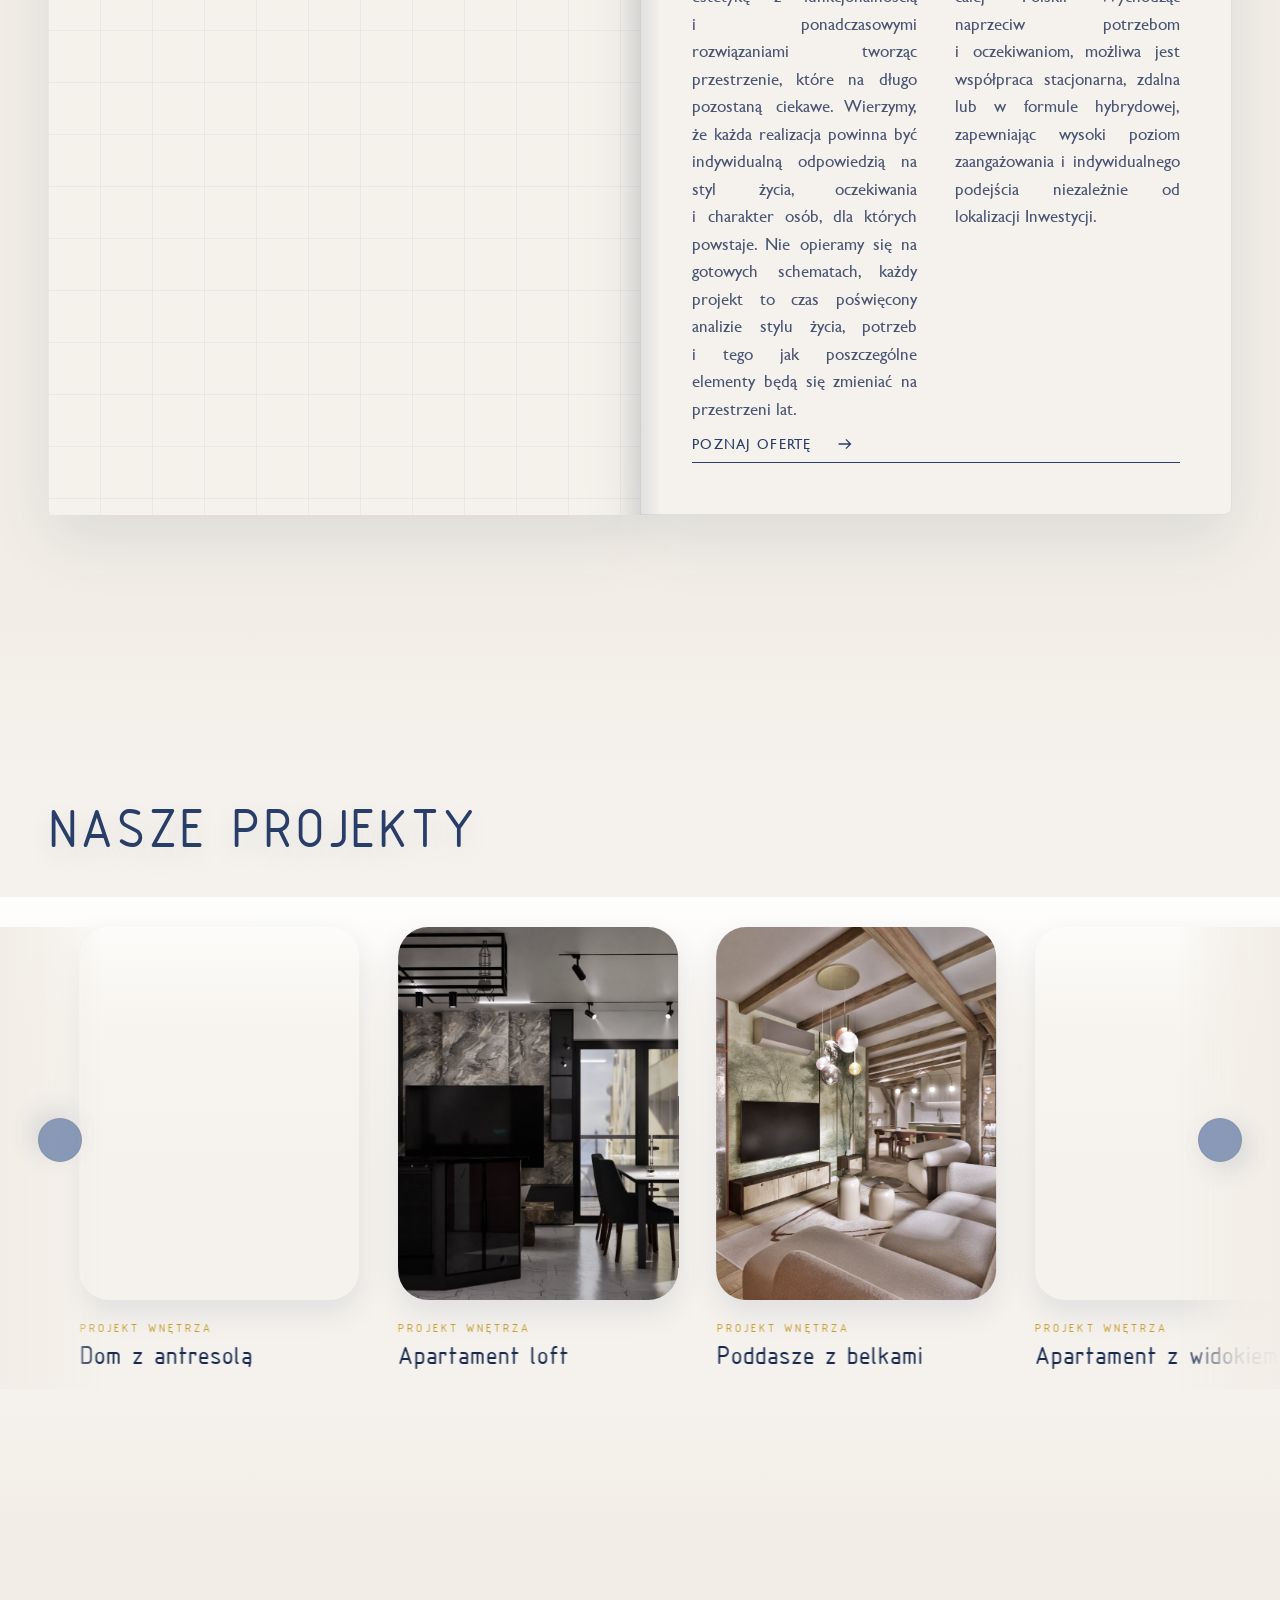
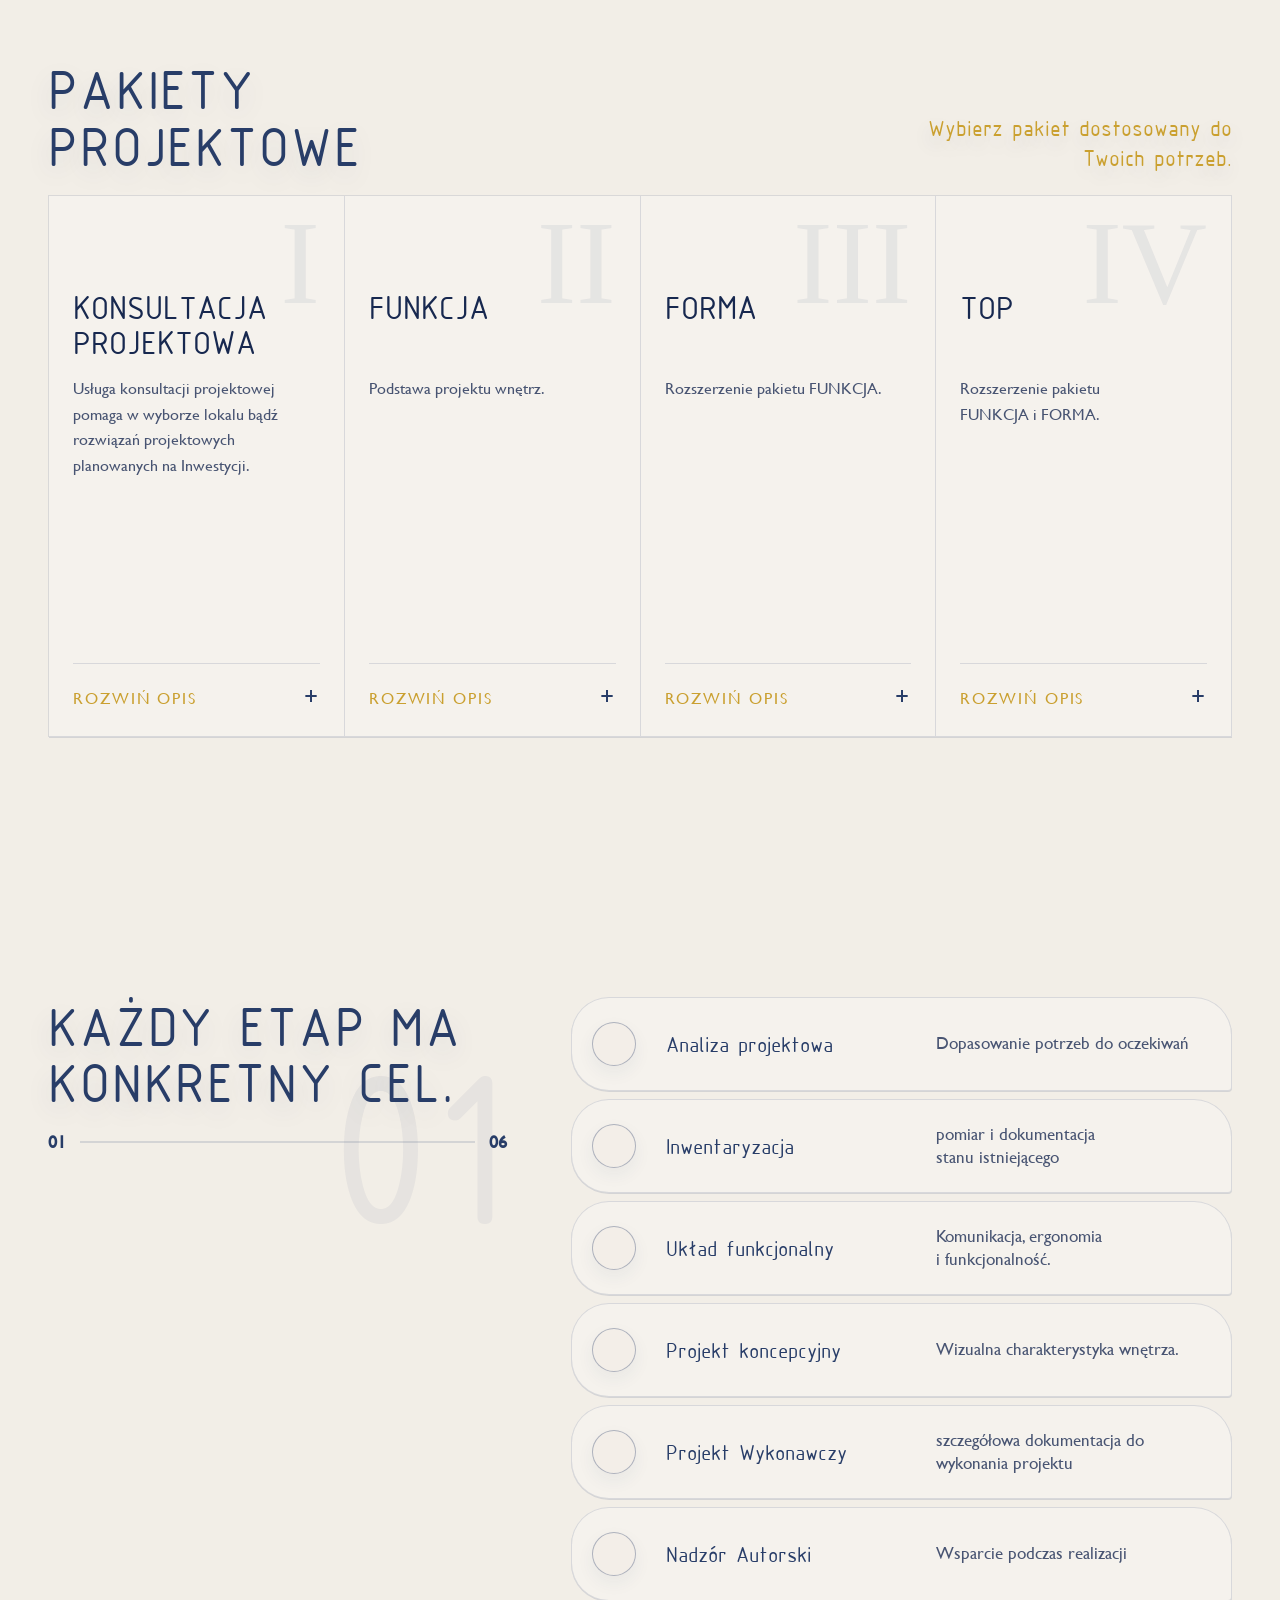
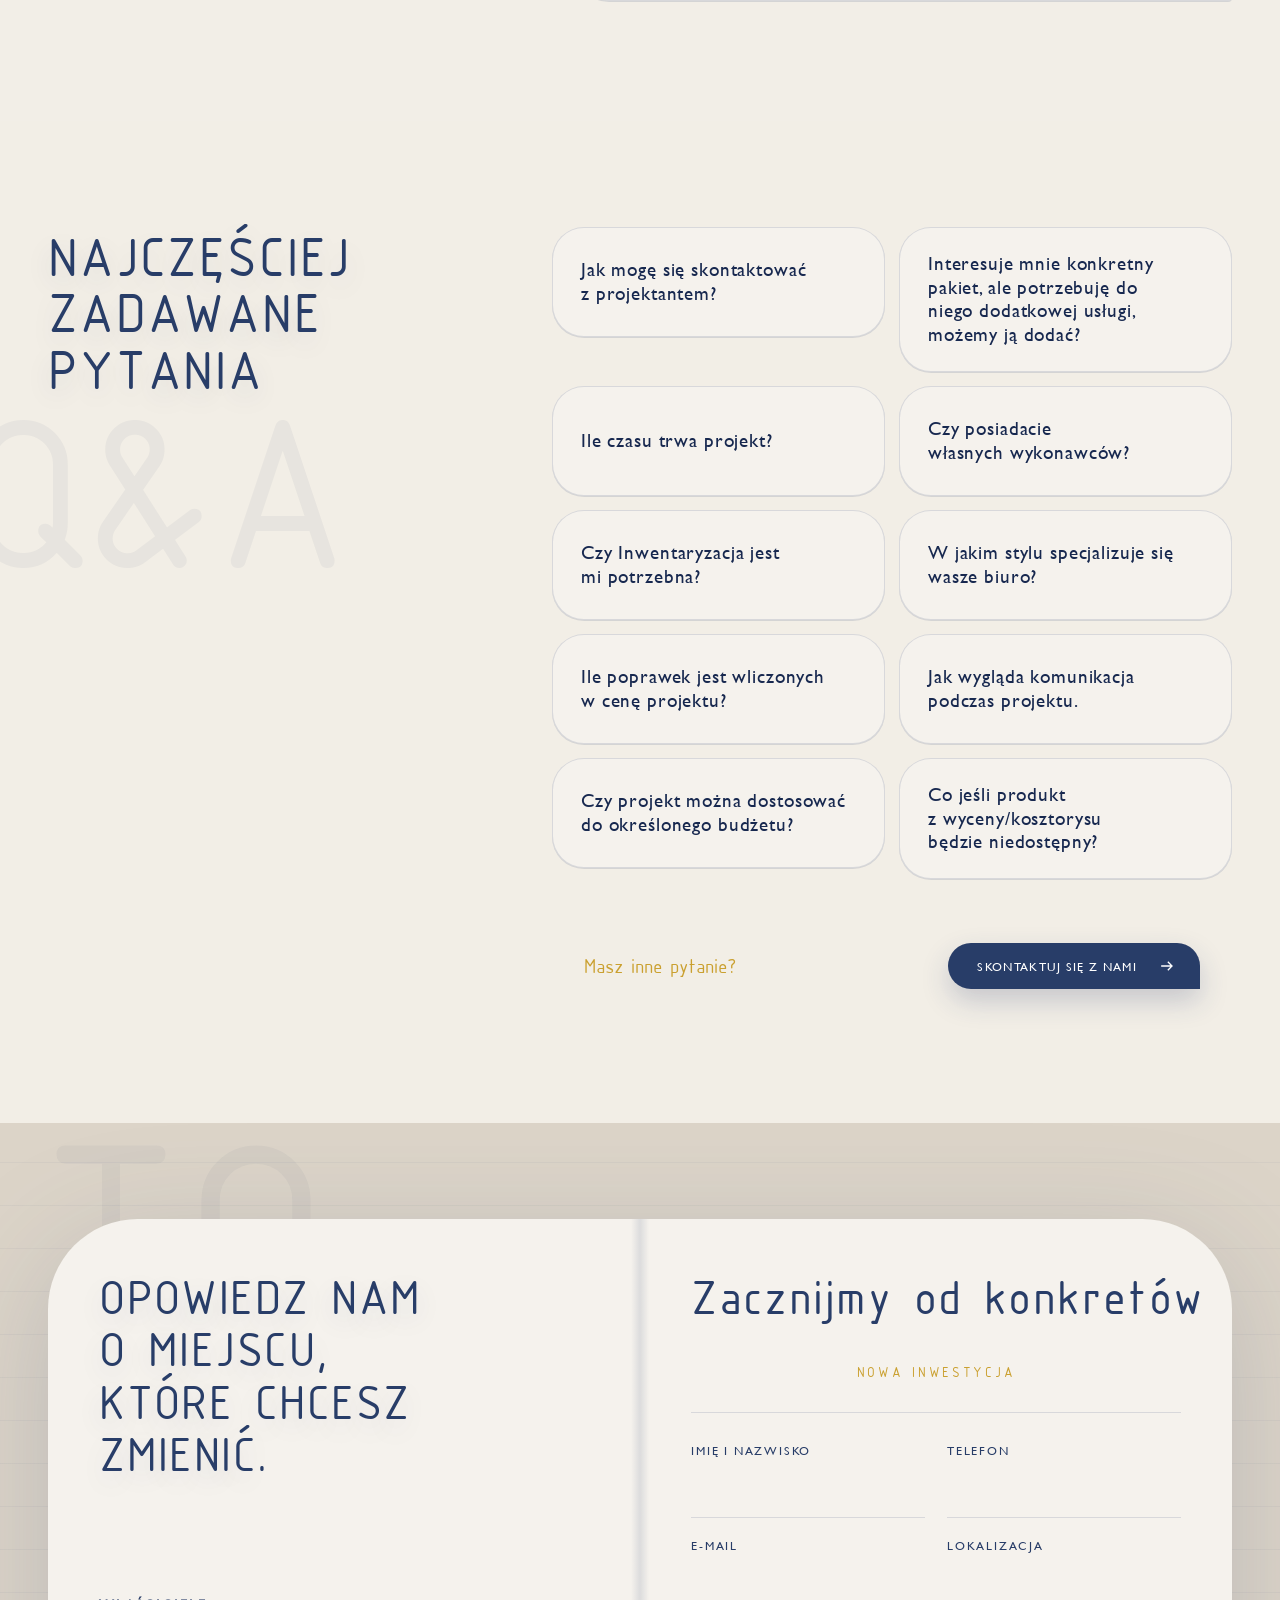
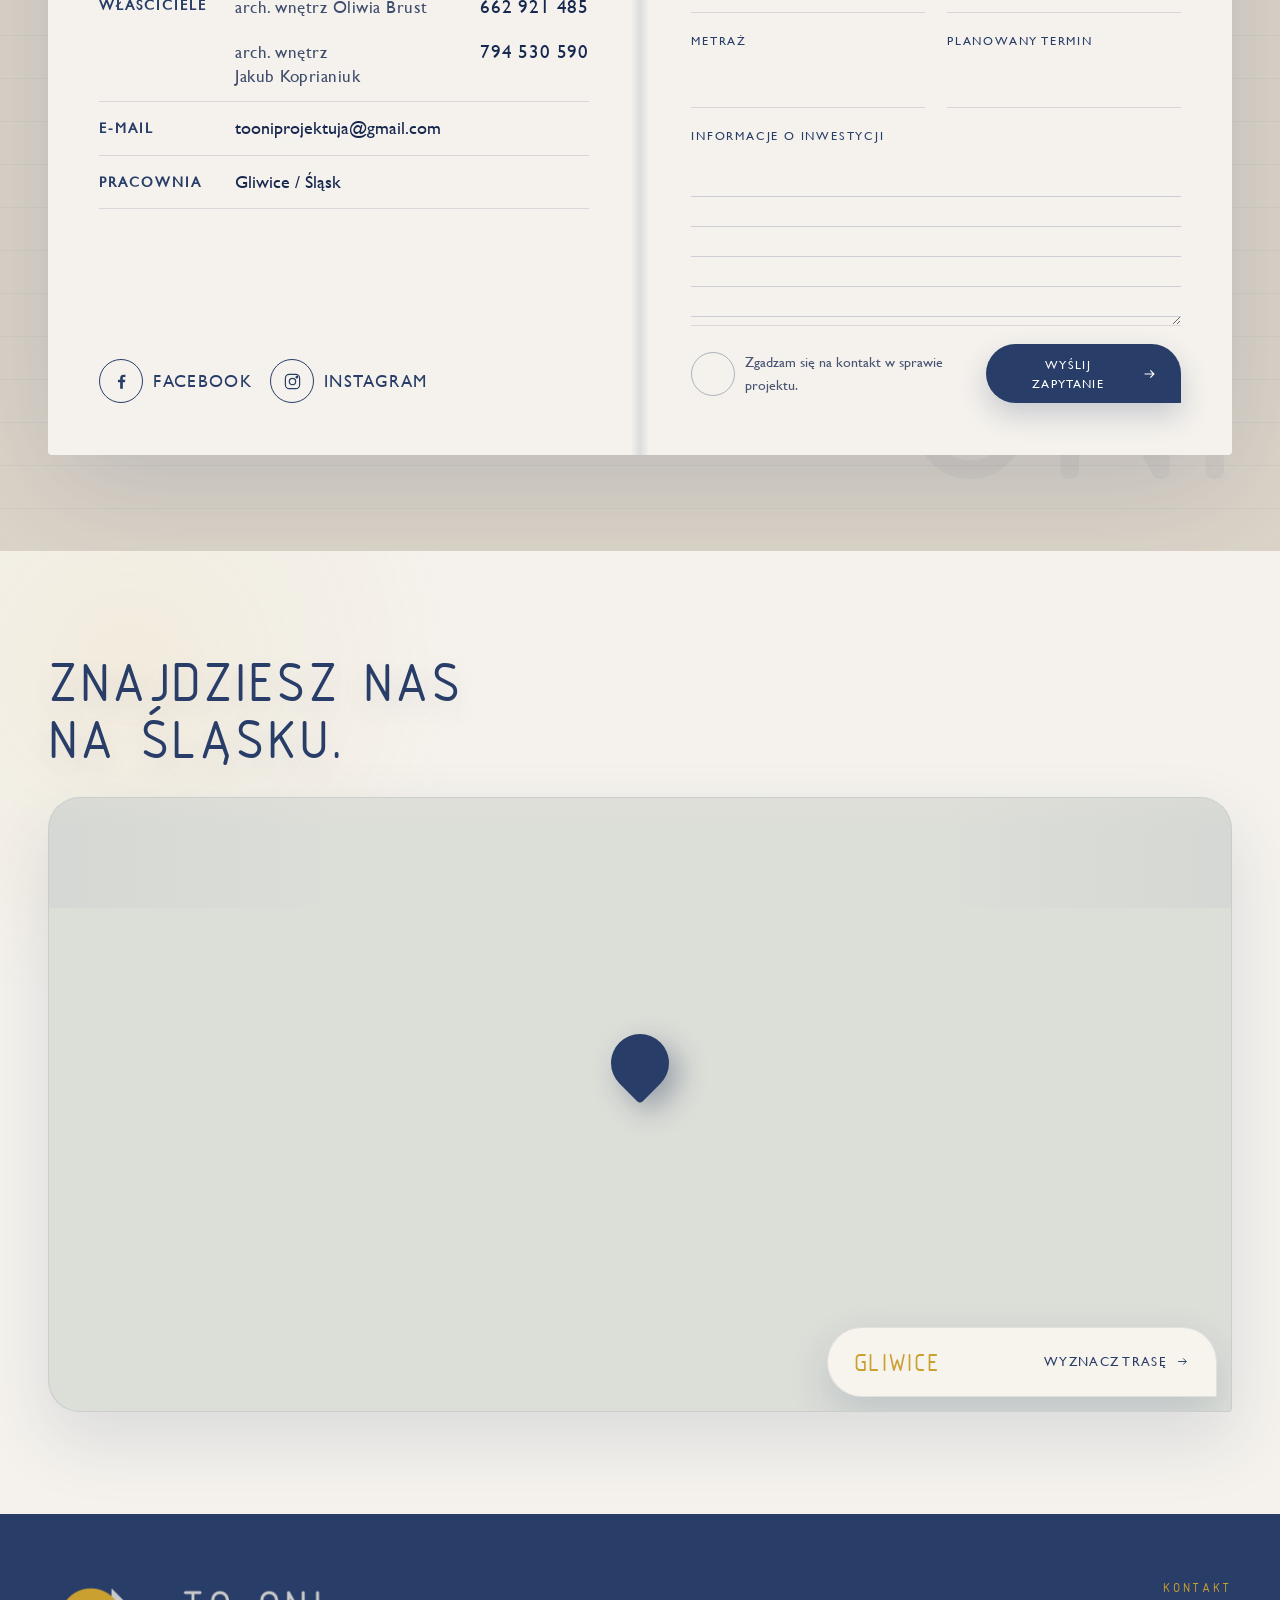
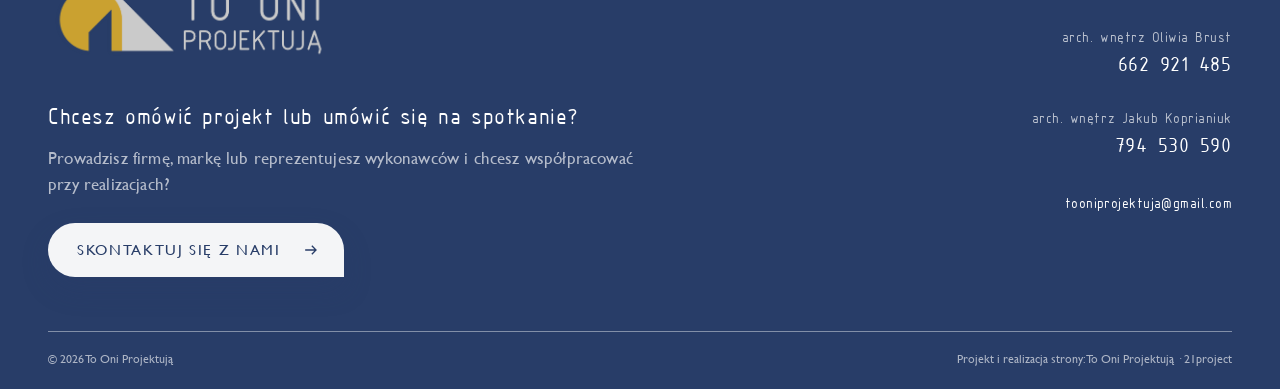
==== commit 162476d5: "Add files via upload" ====
--- a/index.html
+++ b/index.html
@@ -153,12 +153,11 @@
         Czekamy na zdjęcie
        </span>
 </div>
-<p class="about__names">Oliwia Brust / Jakub Koprianiuk</p>
 </figure>
 <div class="about__copy panel reveal">
 <h2>To Oni Projektują</h2>
-<p class="section-quote">Najpierw poznajemy człowieka, później projektujemy wnętrze.</p>
-<div class="rich-copy"><div><p>Jesteśmy absolwentami kierunku Architektura Wnętrz na Politechnice Śląskiej. Razem założyliśmy pracownię projektową z siedzibą w Gliwicach.</p><p>Projektujemy wnętrza, które odpowiadają na potrzeby ich użytkowników. Łączymy estetykę z funkcjonalnością i ponadczasowymi rozwiązaniami tworząc przestrzenie, które na długo pozostaną ciekawe. Wierzymy, że każda realizacja powinna być indywidualną odpowiedzią na styl życia, oczekiwania i charakter osób, dla których powstaje. Nie opieramy się na gotowych schematach, każdy projekt to czas poświęcony analizie stylu życia, potrzeb i tego jak poszczególne elementy będą się zmieniać na przestrzeni lat.</p></div><div><p>Na każdym etapie projektu współpracujemy z wykonawcami oraz specjalistami z poszczególnych dziedzin. Dzięki temu dokumentacja jest precyzyjna, a proces realizacji przebiega sprawnie i bez zbędnych komplikacji. Bazujemy na materiałach z którymi mamy styczność, pozyskujemy katalogi, materiały pokazowe i wychodzimy naprzeciw oczekiwaniom umawiając spotkania na których można zobaczyć dotknąć i zestawić ze sobą materiały, które zaistnieją we wnętrzach.</p><p>Realizujemy projekty na terenie całej Polski. Wychodząc naprzeciw potrzebom i oczekiwaniom, możliwa jest współpraca stacjonarna, zdalna lub w formule hybrydowej, zapewniając wysoki poziom zaangażowania i indywidualnego podejścia niezależnie od lokalizacji Inwestycji.</p></div></div>
+<p class="section-quote">Najpierw poznajemy człowieka, później projektujemy wnętrze.</p><p class="about__names">Oliwia Brust  /  Jakub Koprianiuk</p>
+<div class="rich-copy"><p>Jesteśmy absolwentami kierunku Architektury Wnętrz na Politechnice Śląskiej. Razem założyliśmy pracownię projektową z siedzibą w Gliwicach.</p><p>Projektujemy wnętrza, które odpowiadają na potrzeby ich użytkowników. Łączymy estetykę z funkcjonalnością i ponadczasowymi rozwiązaniami tworząc przestrzenie, które na długo pozostaną ciekawe. Wierzymy, że każda realizacja powinna być indywidualną odpowiedzią na styl życia, oczekiwania i charakter osób, dla których powstaje. Nie opieramy się na gotowych schematach, każdy projekt to czas poświęcony analizie stylu życia, potrzeb i tego jak poszczególne elementy będą się zmieniać na przestrzeni lat.</p><p>Na każdym etapie współpracujemy z wykonawcami oraz specjalistami z poszczególnych dziedzin, dzięki czemu dokumentacja jest precyzyjna, a proces realizacji przebiega sprawnie i bez zbędnych komplikacji.</p><p>Realizujemy projekty na terenie całej Polski. Wychodząc naprzeciw potrzebom i oczekiwaniom, możliwa jest współpraca stacjonarna, zdalna lub w formule hybrydowej, zapewniając wysoki poziom zaangażowania i indywidualnego podejścia niezależnie od lokalizacji Inwestycji.</p></div>
 <a class="line-link" href="oferta.html">
        Poznaj ofertę
        <svg>
@@ -339,7 +338,23 @@
          Mieszkanie z jodełką
         </h3>
 </article>
-
+<article class="project-card" data-category="PROJEKT WNĘTRZA" data-description="Spokojne, beżowe mieszkanie zostało utrzymane w miękkiej, niemal monochromatycznej palecie. Jasne zabudowy, naturalne drewno i ciepłe światło porządkują niewielką przestrzeń, a czarne linie oświetlenia dodają jej nowoczesnego rytmu. Funkcjonalne rozwiązania w kuchni, gabinecie i łazience pozostają dyskretne i spójne z minimalistycznym charakterem całości." data-focus="50% 50%" data-gallery="10_Mieszkanie-bezowe_00_GLOWNE.jpg,10_Mieszkanie-bezowe_01.jpg,10_Mieszkanie-bezowe_02.jpg,10_Mieszkanie-bezowe_03.jpg,10_Mieszkanie-bezowe_04.jpg,10_Mieszkanie-bezowe_05.jpg,10_Mieszkanie-bezowe_06.jpg,10_Mieszkanie-bezowe_07.jpg" data-gallery-alts="salon z otwartą kuchnią|beżowy salon przy oknie|sypialnia w ciepłych beżach|kompaktowa jasna kuchnia|jadalnia w beżowej wnęce|gabinet z miejscem do pracy|jasny korytarz|łazienka z pralnią" data-image="10_Mieszkanie-bezowe_00_GLOWNE.jpg" data-project-card="" data-title="Mieszkanie beżowe">
+<button aria-label="Otwórz projekt Mieszkanie beżowe" type="button">
+<img alt="Mieszkanie beżowe - salon z otwartą kuchnią" decoding="async" loading="lazy" src="10_Mieszkanie-bezowe_00_GLOWNE.jpg"/>
+<span aria-hidden="true" class="project-card__label-top">
+          TOP
+         </span>
+<span class="project-card__top">
+          TO ONI PROJEKTUJĄ
+         </span>
+</button>
+<p>
+         Projekt wnętrza
+        </p>
+<h3>
+         Mieszkanie beżowe
+        </h3>
+</article>
 </div>
 </div>
 <button aria-label="Następne projekty" class="slider-arrow slider-arrow--next" data-project-next="" type="button">
@@ -358,41 +373,64 @@
 </div>
 <p class="section-quote">Wybierz pakiet dostosowany do Twoich potrzeb.</p>
 </header>
-<div class="packages__grid" id="package-details">
+<div class="packages__grid">
 <details class="package-card panel spotlight reveal">
 <summary>
 <span>I</span>
 <h3>Konsultacja projektowa</h3>
-
+<p>Usługa konsultacji projektowej pomaga w wyborze lokalu bądź rozwiązań projektowych planowanych na Inwestycji.</p>
+<b>
+         Rozwiń opis
+         <i>
+          +
+         </i>
+</b>
 </summary>
-<div class="package-card__body"><p>Usługa konsultacji projektowej pomaga w wyborze lokalu bądź rozwiązań projektowych planowanych na Inwestycji. Są to spotkania, na których analizujemy wady, zalety i możliwości Inwestycji, tak aby przyszła realizacja jak najlepiej odzwierciedlała oczekiwania Inwestora.</p><h4>Pakiet obejmuje</h4><ul><li>Analizę lokalu</li><li>Analizę planów Inwestycyjnych</li><li>Zalecenia i wskazówki projektowe</li></ul><h4>Otrzymujesz</h4><ul><li>Sugerowane rozwiązania projektowe</li><li>Odnośniki do omawianych materiałów i wyposażenia</li></ul><div class="package-card__foot"><a class="drop-button drop-button--small" href="oferta.html#porownanie">Zobacz szczegóły pakietu <svg aria-hidden="true"><use href="#icon-arrow"></use></svg></a></div></div>
+<div class="package-card__body"><p>Usługa konsultacji projektowej pomaga w wyborze lokalu bądź rozwiązań projektowych planowanych na Inwestycji. Są to spotkania, na których analizujemy wady, zalety i możliwości Inwestycji, tak aby przyszła realizacja jak najlepiej odzwierciedlała oczekiwania Inwestora.</p><div class="package-card__foot"><a class="drop-button drop-button--small" href="oferta.html#porownanie">Zobacz szczegóły pakietu <svg aria-hidden="true"><use href="#icon-arrow"></use></svg></a></div></div>
 </details>
 <details class="package-card panel spotlight reveal">
 <summary>
 <span>II</span>
-<h3>Pakiet Funkcja</h3>
-
+<h3>Funkcja</h3>
+<p>Podstawa projektu wnętrz.</p>
+<b>
+         Rozwiń opis
+         <i>
+          +
+         </i>
+</b>
 </summary>
-<div class="package-card__body"><p>Podstawa projektu wnętrz. Projekt skupia się bezpośrednio na prawidłowym funkcjonowaniu wnętrza i ergonomii, tak aby wnętrza były maksymalnie wygodne i praktyczne w użytkowaniu.</p><h4>Pakiet obejmuje</h4><ul><li>Rzut układu funkcjonalnego</li><li>Analizę funkcjonalną</li><li>Konsultacje online</li><li>Uwzględnia 2 korekty</li></ul><h4>Otrzymujesz</h4><ul><li>Rzut układu funkcjonalnego</li><li>Analizę funkcjonalną</li><li>Notatki ze spotkań</li></ul><div class="package-card__foot"><a class="drop-button drop-button--small" href="oferta.html#porownanie">Zobacz szczegóły pakietu <svg aria-hidden="true"><use href="#icon-arrow"></use></svg></a></div></div>
+<div class="package-card__body"><p>Podstawa projektu wnętrz. Projekt skupia się bezpośrednio na prawidłowym funkcjonowaniu wnętrza i ergonomii, tak aby wnętrza były maksymalnie wygodne i praktyczne w użytkowaniu.</p><div class="package-card__foot"><a class="drop-button drop-button--small" href="oferta.html#porownanie">Zobacz szczegóły pakietu <svg aria-hidden="true"><use href="#icon-arrow"></use></svg></a></div></div>
 </details>
 <details class="package-card panel spotlight reveal">
 <summary>
 <span>III</span>
-<h3>Pakiet Forma</h3>
-
+<h3>Forma</h3>
+<p>Rozszerzenie pakietu FUNKCJA.</p>
+<b>
+         Rozwiń opis
+         <i>
+          +
+         </i>
+</b>
 </summary>
-<div class="package-card__body"><p>Rozszerzenie pakietu FUNKCJA. Zakres pakietu obejmuje przygotowanie spójnej aranżacji wnętrz, dobór konkretnych materiałów i wyposażenia. Rozwiązania projektowe omawiane są na podstawie modelu 3D, a później na wizualizacjach.</p><h4>Pakiet obejmuje</h4><ul><li>Zakres pakietu FUNKCJA</li><li>Opracowanie modelu 3D</li><li>Realistyczne wizualizacje</li><li>Zestawienie materiałów</li><li>Konsultacje online</li><li>Wsparcie podczas wykonawstwa</li><li>2 korekty modelu 3D</li></ul><h4>Otrzymujesz</h4><ul><li>Zakres pakietu FUNKCJA</li><li>Realistyczne wizualizacje</li><li>Zestawienie materiałów</li><li>Notatki ze spotkań</li></ul><div class="package-card__foot"><a class="drop-button drop-button--small" href="oferta.html#porownanie">Zobacz szczegóły pakietu <svg aria-hidden="true"><use href="#icon-arrow"></use></svg></a></div></div>
+<div class="package-card__body"><p>Rozszerzenie pakietu FUNKCJA. Zakres pakietu obejmuje przygotowanie spójnej aranżacji wnętrz, dobór konkretnych materiałów i wyposażenia. Rozwiązania projektowe omawiane są na podstawie modelu 3D, a później na wizualizacjach.</p><div class="package-card__foot"><a class="drop-button drop-button--small" href="oferta.html#porownanie">Zobacz szczegóły pakietu <svg aria-hidden="true"><use href="#icon-arrow"></use></svg></a></div></div>
 </details>
 <details class="package-card panel spotlight reveal">
 <summary>
 <span>IV</span>
-<h3>Pakiet<br/>TOP</h3>
-
+<h3>TOP</h3>
+<p>Rozszerzenie pakietu FUNKCJA i FORMA.</p>
+<b>
+         Rozwiń opis
+         <i>
+          +
+         </i>
+</b>
 </summary>
-<div class="package-card__body"><p>Rozszerzenie pakietu FUNKCJA i FORMA. Opracowanie dotyczy dokumentacji wykonawczej lokalu, gotowej do przekazania wykonawcom i rozpoczęcia prac remontowych. Wszystkie elementy koordynowane są z branżami wykończenia wnętrz.</p><h4>Pakiet obejmuje</h4><ul><li>Zakres pakietu FUNKCJA i FORMA</li><li>Pełną dokumentację wykonawczą</li><li>Kontakt i koordynację z Wykonawcami</li><li>Kosztorys projektowy</li><li>Wsparcie podczas wykonawstwa</li></ul><h4>Otrzymujesz</h4><ul><li>Zakres pakietu FUNKCJA i FORMA</li><li>Dokumentację wykonawczą</li><li>Kosztorys projektowy z ofertami</li><li>Kontakty do Wykonawców</li></ul><div class="package-card__foot"><a class="drop-button drop-button--small" href="oferta.html#porownanie">Zobacz szczegóły pakietu <svg aria-hidden="true"><use href="#icon-arrow"></use></svg></a></div></div>
+<div class="package-card__body"><p>Rozszerzenie pakietu FUNKCJA i FORMA. Opracowanie dotyczy dokumentacji wykonawczej lokalu, gotowej do przekazania wykonawcom i rozpoczęcia prac remontowych. Wszystkie elementy koordynowane są z branżami wykończenia wnętrz.</p><div class="package-card__foot"><a class="drop-button drop-button--small" href="oferta.html#porownanie">Zobacz szczegóły pakietu <svg aria-hidden="true"><use href="#icon-arrow"></use></svg></a></div></div>
 </details>
 </div>
-<button class="packages__toggle" data-packages-toggle aria-controls="package-details" aria-expanded="false" type="button"><span data-packages-toggle-label>Rozwiń opisy pakietów</span><span class="packages__toggle-icon" aria-hidden="true"><svg viewBox="0 0 16 16"><path d="m3 6 5 5 5-5"/></svg></span></button>
 </div>
 </section>
 <section class="process section" id="proces">
@@ -606,7 +644,7 @@
 <div class="contact__page contact__page--right reveal">
 <div class="contact__form-head">
 <h3>
-        Dziękujemy za kontakt
+        Zacznijmy od konkretów
        </h3>
 <p class="section-label">
         Nowa inwestycja
@@ -614,9 +652,8 @@
 </div>
 <form action="https://formsubmit.co/tooniprojektuja@gmail.com" class="contact-form" method="POST">
 <input name="_subject" type="hidden" value="Nowe zapytanie - To Oni Projektują"/>
-<input name="_next" type="hidden" value="https://jakubskrzypiec.github.io/projektant/?wyslano=1#kontakt"/>
+<input name="_next" type="hidden" value="https://jakubskrzypiec.github.io/tooniprojektujaa/?wyslano=1#kontakt"/>
 <input name="_template" type="hidden" value="table"/>
-<input name="_autoresponse" type="hidden" value="Dziękujemy za kontakt z To Oni Projektują. Otrzymaliśmy Twoją wiadomość i odezwiemy się w sprawie projektu."/>
 <input name="_captcha" type="hidden" value="false"/>
 <input autocomplete="off" class="honey" name="_honey" tabindex="-1" type="text"/>
 <div class="form-row">
@@ -638,7 +675,7 @@
 <span>
           E-mail
          </span>
-<input autocomplete="email" name="email" required="" type="email"/>
+<input autocomplete="email" name="_replyto" required="" type="email"/>
 </label>
 <label>
 <span>
@@ -673,7 +710,7 @@
 <i>
 </i>
 <span>
-          Zgadzam się na kontakt<br/>w sprawie projektu.
+          Zgadzam się na kontakt w sprawie projektu.
          </span>
 </label>
 <button class="drop-button" type="submit">
@@ -798,8 +835,6 @@
 <div class="modal__gallery">
 <div class="modal__main">
 <img alt="" class="modal__image" data-modal-image="" loading="lazy"/>
-<button class="modal__image-nav modal__image-nav--prev" data-image-prev type="button" aria-label="Poprzednie zdjęcie"><svg aria-hidden="true" viewBox="0 0 24 24"><use href="#icon-arrow"></use></svg></button>
-<button class="modal__image-nav modal__image-nav--next" data-image-next type="button" aria-label="Następne zdjęcie"><svg aria-hidden="true" viewBox="0 0 24 24"><use href="#icon-arrow"></use></svg></button>
 </div>
 <div aria-label="Pozostałe zdjęcia realizacji" class="modal__thumbs" data-modal-thumbs="">
 </div>
--- a/style.css
+++ b/style.css
@@ -8878,256 +8878,3 @@
     margin-bottom: 8px !important;
   }
 }
-
-/* Poprawki klienta: czytelność „O nas”, pakiety, formularz i galeria. */
-.contact-form[hidden] { display: none !important; }
-.consultation-date {
-  min-width: 0;
-  margin: 10px 0 24px;
-  padding: 18px 20px;
-  border: 1px solid var(--line);
-  border-radius: 24px 24px 4px 24px;
-}
-.consultation-date legend { color: var(--navy); font: 20px var(--display); }
-.consultation-date p { margin: 0 0 16px; font-size: 15px; line-height: 1.5; }
-.consultation-date .form-row { margin: 0; }
-#termin-konsultacji { scroll-margin-top: calc(var(--header-h) + 22px); }
-@media (min-width: 821px) {
-  .about__grid { grid-template-columns: minmax(0, 42%) minmax(0, 58%); }
-  .about__copy { padding: clamp(28px, 2.6vw, 42px); }
-  .about__copy .rich-copy {
-    display: grid !important;
-    grid-template-columns: repeat(2, minmax(0, 1fr)) !important;
-    gap: clamp(18px, 2.2vw, 36px) !important;
-  }
-}
-.about__copy .rich-copy p {
-  text-align: left !important;
-  hyphens: none !important;
-  overflow-wrap: normal !important;
-}
-.about__names {
-  font-family: var(--display) !important;
-  font-weight: 400 !important;
-  font-size: 18px !important;
-  letter-spacing: .08em !important;
-}
-.about__visual { position: relative; }
-.about__visual .about__names {
-  position: absolute;
-  z-index: 2;
-  left: clamp(20px, 3vw, 44px);
-  bottom: clamp(20px, 3vw, 44px);
-  margin: 0;
-  padding: 10px 16px;
-  max-width: calc(100% - 40px);
-  border-radius: 18px 18px 3px 18px;
-  background: rgba(255,255,255,.84);
-  color: var(--navy);
-}
-.home .packages .package-card h3 { max-width: 11ch; }
-.home .packages .package-card__body ul {
-  margin: 0 0 12px;
-  padding-left: 20px;
-}
-.home .packages .package-card__body li {
-  margin: 0 0 2px;
-}
-.contact__form-head p.section-label {
-  font-size: clamp(17px, 1.4vw, 22px) !important;
-}
-.contact__form-head.is-sent h3 { font-size: clamp(34px, 3vw, 48px) !important; }
-.modal { padding: max(18px, 4vh) max(18px, 4vw) !important; }
-.modal__inner {
-  width: min(88vw, 1240px) !important;
-  height: min(80vh, 760px) !important;
-  max-width: calc(100vw - 36px) !important;
-  max-height: calc(100dvh - 48px) !important;
-  grid-template-columns: minmax(0, 2.25fr) minmax(245px, .75fr) !important;
-}
-.modal__main { position: relative !important; }
-.modal__copy { padding: 56px 26px 32px !important; overflow-y: auto !important; }
-.modal__copy h2 { font-size: clamp(26px, 2.15vw, 40px) !important; }
-.modal__close {
-  top: max(20px, calc((100dvh - min(80vh, 760px)) / 2 + 8px)) !important;
-  right: max(20px, calc((100vw - min(88vw, 1240px)) / 2 + 8px)) !important;
-}
-.modal__image-nav {
-  position: absolute;
-  z-index: 2;
-  top: 50%;
-  width: 40px;
-  height: 40px;
-  border: 1px solid rgba(40,61,104,.2);
-  border-radius: 50%;
-  background: rgba(255,255,255,.92);
-  color: var(--navy);
-  font: 28px/1 var(--body);
-  transform: translateY(-50%);
-  cursor: pointer;
-}
-.modal__image-nav--prev { left: 10px; }
-.modal__image-nav--next { right: 10px; }
-@media (max-width: 900px) {
-  .modal__inner {
-    width: min(94vw, 720px) !important;
-    height: auto !important;
-    max-height: calc(100dvh - 32px) !important;
-    grid-template-columns: 1fr !important;
-  }
-  .modal__copy { padding: 22px 20px !important; }
-  .modal__main { height: min(42vh, 460px) !important; }
-  .modal__close { top: calc(4vh + 8px) !important; right: calc(3vw + 8px) !important; }
-}
-
-/* Korekty rozmieszczenia w zeszycie i galerii. */
-@media (min-width: 821px) {
-  .about__grid::after { left: 42%; }
-}
-.home .packages .package-card summary { min-height: 250px !important; }
-.home .packages .package-card > summary { min-height: 250px !important; }
-.home .packages .package-card summary b { display: none; }
-.packages__toggle {
-  display: flex;
-  align-items: center;
-  justify-content: center;
-  gap: 12px;
-  width: 100%;
-  min-height: 64px;
-  border: 1px solid var(--line);
-  border-top: 0;
-  background: var(--paper);
-  color: var(--navy);
-  font: 18px var(--display);
-  letter-spacing: .12em;
-  text-transform: uppercase;
-  cursor: pointer;
-}
-.packages__toggle span { font-size: 28px; line-height: 1; transition: transform .25s ease; }
-.packages__toggle[aria-expanded="true"] span { transform: rotate(180deg); }
-.packages__toggle:hover, .packages__toggle:focus-visible { background: var(--cream); }
-.modal__inner { grid-template-columns: minmax(0, 4fr) minmax(205px, 1fr) !important; }
-.modal__copy { padding: 56px 20px 28px !important; }
-.modal__copy h2 { font-size: clamp(22px, 1.85vw, 34px) !important; overflow-wrap: anywhere !important; }
-.modal__image { cursor: ew-resize; }
-@media (max-width: 900px) {
-  .modal__inner { grid-template-columns: 1fr !important; }
-  .modal__copy { padding: 22px 20px !important; }
-}
-
-/* Kalendarz kontaktu jest osobnym segmentem pod formularzem. */
-.consultation-section {
-  min-height: 0;
-  padding: clamp(56px, 7vw, 96px) 0;
-  background: var(--cream);
-}
-.consultation-section .consultation-date {
-  max-width: 760px;
-  margin: 0 auto;
-  padding: clamp(24px, 4vw, 48px);
-  border: 1px solid var(--line);
-  border-radius: 28px;
-  background: var(--paper);
-}
-.consultation-section .consultation-date legend { padding: 0 12px; font-size: clamp(24px, 3vw, 36px); }
-.consultation-section .consultation-date label > span {
-  margin-bottom: 8px;
-  color: var(--navy);
-  font: 12px var(--display);
-  letter-spacing: .15em;
-  text-transform: uppercase;
-}
-.consultation-section .consultation-date input {
-  width: 100%;
-  padding: 11px 2px;
-  border: 0;
-  border-bottom: 1px solid var(--line);
-  background: transparent;
-  color: var(--navy-dark);
-  font: inherit;
-}
-.consultation-section .consultation-date input:focus { outline: none; border-color: var(--gold); }
-.consultation-section__link { display: inline-block; margin-top: 24px; }
-
-/* Wspólne rozwinięcie kart bez skoku układu; strzałka w stabilnym okręgu. */
-.packages__toggle { gap: 12px; }
-.packages__toggle [data-packages-toggle-label] { font-size: inherit; line-height: inherit; transform: none !important; }
-.packages__toggle-icon {
-  width: 24px;
-  height: 24px;
-  flex: 0 0 24px;
-  border: 1px solid rgba(40,61,104,.4);
-  border-radius: 50%;
-  display: grid;
-  place-items: center;
-  transition: background .25s ease, color .25s ease;
-}
-.packages__toggle-icon::after {
-  content: "";
-  width: 6px;
-  height: 6px;
-  border-right: 1.5px solid currentColor;
-  border-bottom: 1.5px solid currentColor;
-  transform: translateY(-2px) rotate(45deg);
-  transition: transform .25s ease;
-}
-.packages__toggle[aria-expanded="true"] .packages__toggle-icon { background: var(--navy); color: #fff; }
-.packages__toggle[aria-expanded="true"] .packages__toggle-icon::after { transform: translateY(2px) rotate(225deg); }
-.home .packages .package-card > summary { cursor: pointer; }
-
-/* Galeria: zdjęcie zajmuje poprzednią proporcję; białe strzałki jak w karuzeli. */
-.modal__inner { grid-template-columns: minmax(0, 2.25fr) minmax(245px, .75fr) !important; }
-.modal__copy { padding: 56px 26px 32px !important; }
-.modal__copy h2 { font-size: clamp(26px, 2.15vw, 40px) !important; overflow-wrap: normal !important; }
-.modal__image-nav {
-  display: grid;
-  place-items: center;
-  width: 44px;
-  height: 44px;
-  border: 1px solid rgba(40,61,104,.25);
-  border-radius: 50% 50% 4px 50%;
-  background: #fff;
-  color: var(--navy);
-  box-shadow: 0 8px 24px rgba(20,35,60,.15);
-  font-size: 0;
-  transition: background .2s ease, transform .2s ease;
-}
-.modal__image-nav:hover { background: var(--cream); transform: translateY(-50%) scale(1.06); }
-.modal__image-nav svg { width: 20px; height: 20px; fill: none; stroke: currentColor; stroke-width: 1.5; }
-.modal__image-nav--prev svg { transform: rotate(180deg); }
-@media (max-width: 900px) {
-  .modal__inner { grid-template-columns: 1fr !important; }
-  .modal__copy { padding: 22px 20px !important; }
-}
-
-/* Miejsce na terminarz Calendly w osobnym segmencie kontaktu. */
-.consultation-section__calendar { max-width: 860px; margin: 0 auto; }
-.consultation-section__calendar h2 { margin: 0 0 20px; font: clamp(28px, 3vw, 42px) var(--display); color: var(--navy); }
-.consultation-section__calendar .calendly-inline-widget { min-width: 320px; height: 720px; }
-.consultation-section__pending { padding: 28px; border: 1px solid var(--line); border-radius: 28px 28px 4px 28px; background: var(--paper); }
-.consultation-section__pending p { margin: 0 0 20px; }
-
-/* W czasie rozwijania nagłówek karty zachowuje tę samą wysokość. */
-.packages__grid { scroll-margin-top: calc(var(--header-h) + 20px); }
-@media (min-width: 901px) {
-  .home .packages .package-card[open] > summary { min-height: 250px !important; }
-  .home .packages .package-card[open] { grid-template-rows: 250px minmax(0, 1fr) !important; }
-}
-.packages__toggle:disabled { opacity: 1; cursor: wait; }
-.packages__toggle-icon { transform: none !important; }
-.packages__toggle-icon::after { content: none !important; }
-.packages__toggle-icon svg {
-  display: block;
-  width: 14px;
-  height: 14px;
-  fill: none;
-  stroke: currentColor;
-  stroke-width: 1.5;
-  stroke-linecap: round;
-  stroke-linejoin: round;
-  transition: transform .25s ease;
-}
-.packages__toggle[aria-expanded="true"] .packages__toggle-icon svg { transform: rotate(180deg); }
-
-/* Pole wiadomości ma własne linie; nie dokładaj obramowania pod ostatnią. */
-.contact-form textarea { border-bottom: 0 !important; }
